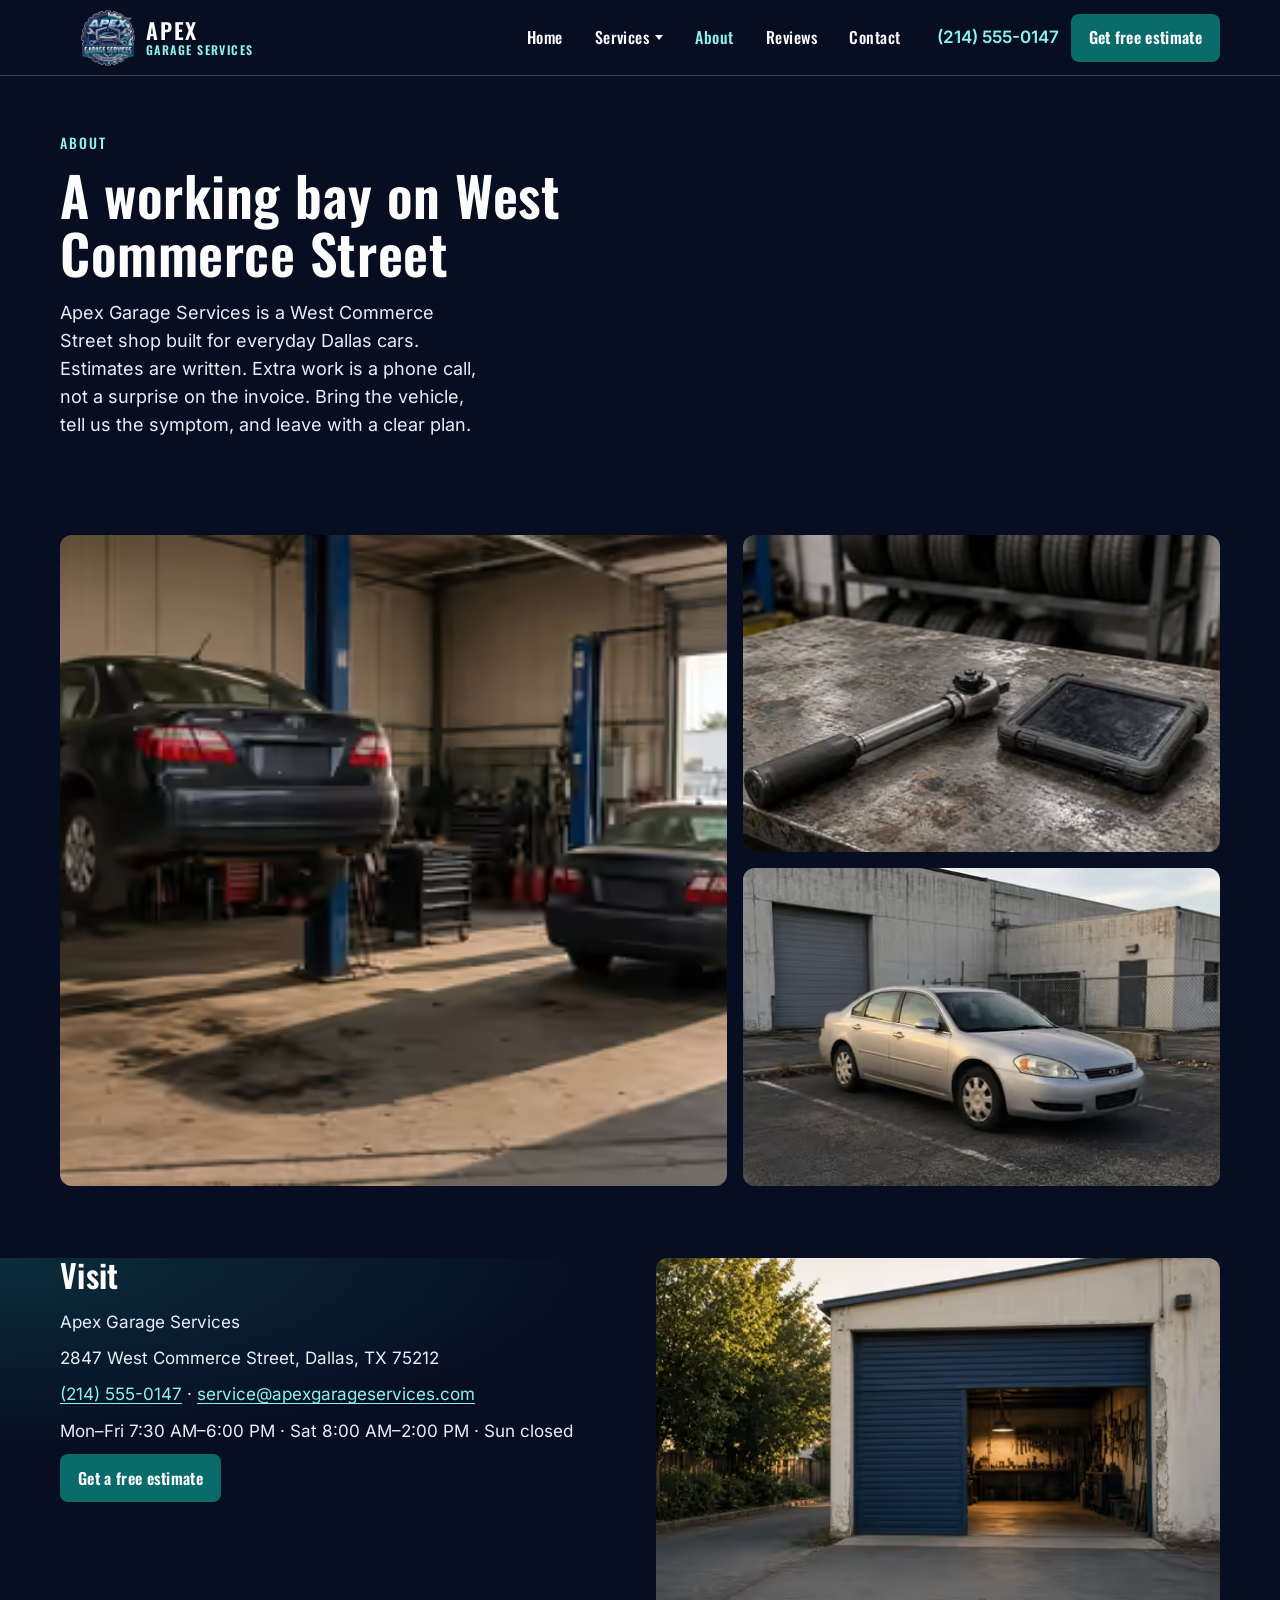
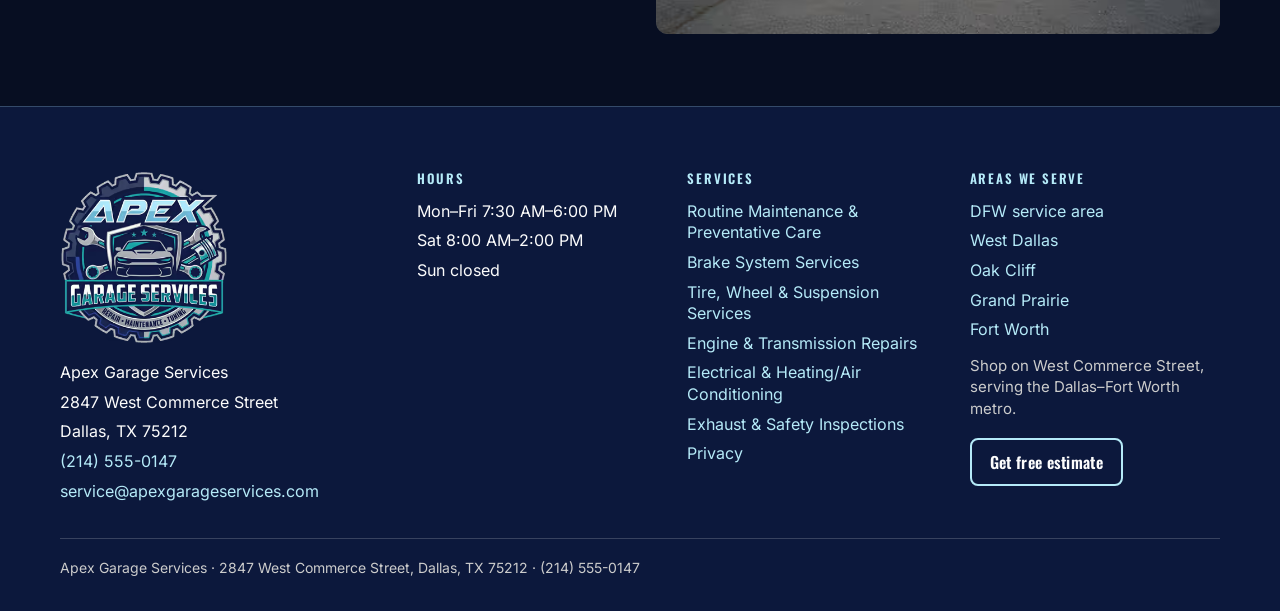
==== about/index.html @ 8681dbf9 "Show each service on a labeled cutaway of the sedan. The services stage opens on a cutaway with six " ====
<!DOCTYPE html>
<html lang="en">
<head>
<meta charset="utf-8">
<meta name="viewport" content="width=device-width, initial-scale=1">
<meta name="robots" content="noindex, nofollow">
<title>About the Shop in Dallas, TX | Apex Garage Services</title>
<meta name="description" content="Apex Garage Services is a Dallas auto shop at 2847 West Commerce Street. Maintenance, brakes, tires, engine work, electrical, and inspections, with insured work and a written estimate.">
<link rel="canonical" href="https://apex-garage-services.vercel.app/about/">
<meta property="og:title" content="About the Shop in Dallas, TX | Apex Garage Services">
<meta property="og:description" content="Apex Garage Services is a Dallas auto shop at 2847 West Commerce Street. Maintenance, brakes, tires, engine work, electrical, and inspections, with insured work and a written estimate.">
<meta property="og:type" content="website">
<meta property="og:url" content="https://apex-garage-services.vercel.app/about/">
<meta property="og:image" content="https://apex-garage-services.vercel.app/assets/img/og-default.jpg">
<meta name="twitter:card" content="summary_large_image">
<meta name="twitter:title" content="About the Shop in Dallas, TX | Apex Garage Services">
<meta name="twitter:description" content="Apex Garage Services is a Dallas auto shop at 2847 West Commerce Street. Maintenance, brakes, tires, engine work, electrical, and inspections, with insured work and a written estimate.">
<meta name="twitter:image" content="https://apex-garage-services.vercel.app/assets/img/og-default.jpg">
<meta name="theme-color" content="#0C183C">
<link rel="icon" href="../favicon.png" type="image/png">
<link rel="preload" as="image" type="image/avif" imagesrcset="../assets/img/about-bay-480.avif 480w, ../assets/img/about-bay-768.avif 768w, ../assets/img/about-bay-960.avif 960w, ../assets/img/about-bay.avif 1280w" imagesizes="(max-width: 900px) calc(100vw - 32px), 658px" fetchpriority="high">
<link rel="preload" href="../assets/fonts/oswald-latin.woff2" as="font" type="font/woff2" crossorigin>
<style id="apex-css">@keyframes hero-drift{0%{transform:scale(1.07)}to{transform:scale(1)}}@keyframes rise-in{0%{opacity:0;transform:translateY(16px)}to{opacity:1;transform:none}}@keyframes pin-pulse{0%{transform:scale(.7);opacity:.9}to{transform:scale(1.5);opacity:0}}@font-face{font-family:Inter;font-style:normal;font-weight:400 600;font-display:swap;src:url(/assets/fonts/inter-latin.woff2)format("woff2");unicode-range:U+0000-00FF,U+0131,U+0152-0153,U+02BB-02BC,U+02C6,U+02DA,U+02DC,U+0304,U+0308,U+0329,U+2000-206F,U+20AC,U+2122,U+2191,U+2193,U+2212,U+2215,U+FEFF,U+FFFD}@font-face{font-family:Oswald;font-style:normal;font-weight:500 600;font-display:swap;src:url(/assets/fonts/oswald-latin.woff2)format("woff2");unicode-range:U+0000-00FF,U+0131,U+0152-0153,U+02BB-02BC,U+02C6,U+02DA,U+02DC,U+0304,U+0308,U+0329,U+2000-206F,U+20AC,U+2122,U+2191,U+2193,U+2212,U+2215,U+FEFF,U+FFFD}:root{--apex-navy:#0c183c;--apex-slate:#30394a;--apex-cyan:#b5eaf8;--apex-teal:#189c9c;--apex-teal-deep:#0c8490;--apex-teal-text:#8cf3ec;--apex-teal-text-hover:#d8fbff;--apex-teal-btn:#0a6b6b;--apex-teal-btn-hover:#084f52;--apex-silver:#acb1b7;--apex-silver-light:#cccccc;--apex-white:#fcfcfc;--apex-ground:#070e22;--apex-surface:#1b2c54;--apex-surface-2:#243664;--apex-line:rgba(181, 234, 248, 0.24);--apex-ink:#e8eef6;--apex-muted:#c9d3e2;--apex-navy-hover:#08122c;--apex-danger:#ffb7c3;--shadow:0 12px 28px rgba(0, 0, 0, 0.4);--radius-card:12px;--radius-ctl:8px;--max:1160px;--header:76px;--ease-out:cubic-bezier(0.2, 0.7, 0.2, 1);--motion-hover:220ms;--motion-reveal:520ms;--motion-menu:200ms}*,::after,::before{box-sizing:border-box}body,html{overflow-x:clip}html{scroll-behavior:smooth;color-scheme:dark}body{margin:0;background:var(--apex-ground);color:var(--apex-ink);font-family:Inter,system-ui,-apple-system,"Segoe UI",sans-serif;font-size:17px;line-height:1.55}img{max-width:100%;display:block}a{text-underline-offset:.18em}.bay-show .lane.is-on .lane-main strong,.site-nav a[aria-current=page],.site-nav a[aria-current=true],a,a:visited{color:var(--apex-teal-text)}.card h2 a:hover,.card h3 a:hover,a:hover{color:var(--apex-teal-text-hover)}.btn,.eyebrow,.menu-btn,.site-nav a,h1,h2,h3{font-family:Oswald,"Arial Narrow",Impact,sans-serif}.skip,h1,h2,h3{color:var(--apex-white)}h1,h2,h3{margin:0 0 16px;font-weight:600;letter-spacing:.01em;line-height:1.08}h1{font-size:clamp(36px,5vw,56px);max-width:16ch}h2{font-size:clamp(28px,3vw,32px)}h3{font-size:22px}p{margin:0 0 16px}.skip{position:absolute;left:16px;top:-40px;z-index:20;background:var(--apex-surface);padding:8px 12px}.skip:focus{top:8px}:focus-visible{outline:2px solid var(--apex-cyan);outline-offset:3px}.wrap{width:min(var(--max),calc(100% - 32px));margin-inline:auto}.site-header{position:sticky;top:0;z-index:30;height:var(--header);background:var(--apex-ground);border-bottom:1px solid var(--apex-line)}.header-bar,.logo{display:flex;align-items:center}.header-bar{height:100%;gap:24px}.logo{flex:none;gap:10px;color:var(--apex-white);text-decoration:none}.logo img{width:56px;height:56px;object-fit:contain}.logo-text{display:flex;flex-direction:column;gap:3px;line-height:1;font-family:Oswald,"Arial Narrow",Impact,sans-serif;font-weight:600}.logo-text span:first-child{font-size:22px;letter-spacing:.08em;text-transform:uppercase}.logo-text span:last-child{font-size:12px;letter-spacing:.12em;text-transform:uppercase;color:var(--apex-teal-text)}.site-nav{display:flex;align-items:center;gap:8px;margin-left:auto}.site-nav a{color:var(--apex-white);text-decoration:none;font-size:16px;letter-spacing:.03em;padding:10px 12px;border-radius:var(--radius-ctl)}.site-nav a:hover{background:var(--apex-surface-2);color:var(--apex-white)}.nav-drop{position:relative}.nav-drop>a{display:inline-flex;align-items:center;gap:6px}.nav-drop>a::after{content:"";width:0;height:0;border-left:4px solid transparent;border-right:4px solid transparent;border-top:5px solid currentColor}.nav-menu{display:flex;flex-direction:column;gap:4px;position:absolute;top:calc(100% + 4px);left:0;z-index:5;width:max-content;min-width:260px;max-width:min(26rem,calc(100vw - 24px));padding:8px;background:var(--apex-surface);border:1px solid var(--apex-line);border-radius:var(--radius-card);box-shadow:var(--shadow);visibility:hidden;opacity:0;transform:translateY(4px);pointer-events:none}.nav-menu::before{content:"";position:absolute;left:0;right:0;top:-12px;height:12px}.nav-drop:focus-within .nav-menu,.nav-drop:hover .nav-menu,.nav-drop[data-open=true] .nav-menu{visibility:visible;opacity:1;transform:none;pointer-events:auto;transition:opacity var(--motion-menu) var(--ease-out),transform var(--motion-menu) var(--ease-out)}.nav-menu a{display:flex;padding:10px 18px;line-height:1.25;letter-spacing:.02em;white-space:normal}.header-actions{display:flex;align-items:center;gap:12px}.call,.nav-menu a{min-height:44px;align-items:center}.call{color:var(--apex-teal-text);font-weight:600;text-decoration:none;display:inline-flex}.btn,.menu-btn{min-height:48px;border-radius:var(--radius-ctl);color:var(--apex-white);font-size:16px}.menu-btn{display:none;min-width:48px;border:1px solid var(--apex-line);background:var(--apex-surface);letter-spacing:.04em}.btn{position:relative;isolation:isolate;display:inline-flex;align-items:center;justify-content:center;padding:0 18px;border:0;font-weight:600;letter-spacing:.02em;text-decoration:none;cursor:pointer}.btn-teal:hover,.btn:hover{background:var(--apex-teal-btn-hover);color:var(--apex-white)}.btn,.btn-teal{background:var(--apex-teal-btn)}.btn-ghost{background:0 0;color:var(--apex-cyan);border:2px solid var(--apex-cyan)}.btn-ghost:hover{background:rgba(181,234,248,.12);color:var(--apex-cyan)}.hero{display:grid;min-height:min(88vh,780px);background:var(--apex-navy);overflow:visible}.cards>*,.footer-grid>*,.gallery>*,.hero>*,.split>*,.steps>*{min-width:0}.hero-media{grid-area:1/1;min-height:100%;background:var(--apex-slate);overflow:hidden}.hero-shade{grid-area:1/1;z-index:1;background:linear-gradient(90deg,rgba(7,14,34,.92)0,rgba(7,14,34,.88) 40%,rgba(7,14,34,.28) 58%,rgba(7,14,34,0) 72%);pointer-events:none}.hero-media img{width:100%;height:100%;object-fit:cover}.hero-copy{grid-area:1/1;z-index:2;display:flex;flex-direction:column;justify-content:center;width:min(var(--max),calc(100% - 32px));margin-inline:auto;padding:56px 0 148px;background:0 0;color:var(--apex-white)}.hero-copy h1{font-size:clamp(2.75rem,4vw + 1rem,5rem);max-width:none;letter-spacing:.04em;line-height:1.24}.hero-copy h1 span{display:block}.hero-actions{display:flex;flex-wrap:wrap;align-items:center;gap:12px 20px;margin:4px 0 12px}.hero-actions .btn{margin:0}.hero-call{color:var(--apex-white);font-weight:600;text-decoration:none;min-height:48px;display:inline-flex;align-items:center}.hero-call:hover,.scroll-cue{color:var(--apex-cyan)}.scroll-cue{margin:12px 0 0;font-family:Oswald,"Arial Narrow",Impact,sans-serif;font-size:13px;letter-spacing:.18em;text-transform:uppercase}.chips a,.promise-card{background:var(--apex-surface)}.promise-card{grid-area:1/1;z-index:3;align-self:end;width:min(var(--max),calc(100% - 32px));margin:0 auto -36px;padding:18px 22px;color:var(--apex-ink);border:1px solid var(--apex-line);border-radius:var(--radius-card);box-shadow:var(--shadow)}.promise-card .trust li{padding-top:0;border-top:0;color:var(--apex-muted)}.promise-card .trust strong{color:var(--apex-white)}.area-band{padding:52px 0 16px;background:var(--apex-ground)}.area-band p{margin-block:0}.chips,.cta-band .wrap{display:flex;flex-wrap:wrap}.chips{gap:10px;margin:0;padding:0;list-style:none}.chips a{display:inline-flex;align-items:center;min-height:44px;padding:0 16px;border:1.5px solid var(--apex-teal);border-radius:999px;color:var(--apex-teal-text);font-weight:600;text-decoration:none}.chips a:hover{background:var(--apex-surface-2);color:var(--apex-teal-text-hover)}.cta-band{padding:36px 0}.cta-band .wrap{align-items:center;justify-content:space-between;gap:16px 24px}.cta-band h2{margin:0}#estimate{scroll-margin-top:calc(var(--header) + 8px)}.band .step h3,.band>.wrap>.section-head h2,.cta-band .btn,.cta-band h2,.hero-copy h1,.trust strong{color:var(--apex-white)}.band-navy{background:var(--apex-navy)}.band .step span{font-size:clamp(42px,5vw,68px);line-height:.85;margin-bottom:12px;color:transparent;-webkit-text-stroke:1.5px var(--apex-teal-text)}.band .step{color:var(--apex-ink);background:#3a4560;border-color:rgba(181,234,248,.28)}.eyebrow{margin:0 0 12px;color:var(--apex-teal-text);font-size:14px;letter-spacing:.14em;text-transform:uppercase}.hero-copy .eyebrow{color:var(--apex-cyan)}.lede{font-size:18px;max-width:38ch}.hero-copy .btn{align-self:flex-start;margin:8px 0 24px}.trust{display:grid;grid-template-columns:repeat(3,1fr);gap:12px;margin:0;padding:0;list-style:none}.trust li{margin:0;padding-top:12px;border-top:1px solid rgba(252,252,252,.28);color:var(--apex-silver-light);font-size:16px}.trust strong{display:block;font-size:16px}.section{padding:72px 0}.section-head{max-width:640px;margin-bottom:32px}.cards{display:grid;grid-template-columns:repeat(3,1fr);gap:24px}.lane-list{display:grid;grid-template-columns:1fr 1fr;gap:12px;margin:0;padding:0;list-style:none}.lane{display:flex;flex-direction:column;align-items:flex-start;gap:12px;position:relative;isolation:isolate;min-height:100%;padding:18px 18px 16px;background:var(--apex-surface);border:1px solid var(--apex-line);border-radius:var(--radius-card);box-shadow:var(--shadow);--spot-x:50%;--spot-y:20%}.lane::after,.lane::before{content:"";position:absolute;pointer-events:none}.lane::before{inset:0;border-radius:inherit;background:radial-gradient(240px circle at var(--spot-x) var(--spot-y),rgba(140,243,236,.22),transparent 70%);opacity:0}.lane::after{left:16px;right:16px;top:0;height:1px;background:linear-gradient(90deg,transparent,var(--apex-teal-text),transparent);opacity:0;transform:scaleX(.4);transform-origin:center}.lane:focus-within{border-color:rgba(140,243,236,.55)}.lane-est,.lane-main{position:relative;z-index:1}.lane-main{text-decoration:none}.lane-main strong{display:block;margin-bottom:6px;font-family:Oswald,"Arial Narrow",Impact,sans-serif;font-weight:600;font-size:22px;letter-spacing:.02em;line-height:1.2}.lane-main span{display:block;color:var(--apex-muted);font-size:16px;line-height:1.45}.lane-main,.lane-main:hover{color:var(--apex-white)}.lane-est{display:inline-flex;align-items:center;gap:6px;font-weight:600}.lane-est::after{content:"";width:7px;height:7px;border-top:1.5px solid currentColor;border-right:1.5px solid currentColor;transform:rotate(45deg)}@media (max-width:800px){.lane-list{grid-template-columns:1fr}}.card,.card>a{position:relative}.card{display:flex;flex-direction:column;isolation:isolate;background:var(--apex-surface);border:1px solid var(--apex-line);border-radius:var(--radius-card);box-shadow:var(--shadow);overflow:visible}.card>a{display:block;aspect-ratio:3/2;overflow:hidden;border-radius:calc(var(--radius-card) - 1px) calc(var(--radius-card) - 1px)0 0}.card img{position:absolute;inset:0;width:100%;height:100%;object-fit:cover}.card h2{margin:0;font-size:22px}.card h2 a,.card h3 a{color:inherit;text-decoration:none}.logo picture,.site-footer picture{display:contents}.card>a picture,.card>picture,.frame picture,.hero-media picture{display:block;height:100%}.lead-form button:disabled{opacity:.65;cursor:wait}.form-status{margin:0 0 12px}.card-body{padding:20px 20px 24px;display:flex;flex-direction:column;gap:8px;flex:1}.card-body p{flex:1}.icon{width:36px;height:36px;color:var(--apex-teal)}.faq,.gallery .stack,.quotes,.steps{display:grid;gap:16px}.steps{grid-template-columns:repeat(3,1fr)}.faq details,.note,.quote,.step{background:var(--apex-surface);border:1px solid var(--apex-line);border-radius:var(--radius-card);padding:20px}.step span{display:block;margin-bottom:8px;color:var(--apex-teal-text);font-family:Oswald,"Arial Narrow",sans-serif;font-size:20px}.band{background:var(--apex-slate);color:var(--apex-white)}.band a,.site-footer a{color:var(--apex-cyan)}.split{display:grid;grid-template-columns:1fr 1fr;gap:32px;align-items:start}.frame{border-radius:var(--radius-card);overflow:hidden;min-height:240px;background:var(--apex-slate)}.frame img{width:100%;height:100%;object-fit:cover;min-height:240px}.nap{margin:0;padding:0;list-style:none}.nap li{margin:0 0 10px}.lead-form{background:var(--apex-surface);border:1px solid var(--apex-line);border-radius:var(--radius-card);box-shadow:var(--shadow);padding:24px}.form-grid,label{display:grid;gap:14px}label{gap:6px;font-size:14px;font-weight:600}input,select,textarea{width:100%;min-height:48px;padding:10px 12px;border:1px solid var(--apex-line);border-radius:var(--radius-ctl);background:var(--apex-surface-2);color:var(--apex-ink);font:inherit;font-weight:400}textarea{min-height:112px;resize:vertical}input:focus,select:focus,textarea:focus{outline:2px solid var(--apex-cyan);outline-offset:1px;border-color:var(--apex-teal)}.check{grid-template-columns:20px 1fr;align-items:start;font-weight:400}.check input{width:20px;min-height:20px;margin-top:2px;accent-color:var(--apex-teal)}.hp{position:absolute;left:-9999px;height:0;overflow:hidden}.field-error{margin:0;color:var(--apex-danger);font-size:14px;font-weight:600}::placeholder{color:var(--apex-muted);opacity:1}::selection{background:var(--apex-cyan);color:var(--apex-navy)}input:-webkit-autofill,select:-webkit-autofill,textarea:-webkit-autofill{-webkit-text-fill-color:var(--apex-ink);caret-color:var(--apex-ink);box-shadow:0 0 0 1000px var(--apex-surface-2) inset}.is-invalid{border-color:var(--apex-danger)}.help{margin:0 0 16px;font-size:14px}.site-footer{background:var(--apex-navy);color:var(--apex-white);padding:64px 0 32px;border-top:1px solid var(--apex-line)}.footer-grid{display:grid;grid-template-columns:minmax(220px,1.3fr) minmax(190px,.95fr) minmax(200px,1fr) minmax(200px,1fr);gap:36px 32px;align-items:start}.lockup{width:168px;height:auto}.fine{margin-top:36px;padding-top:18px;border-top:1px solid rgba(252,252,252,.18);color:var(--apex-silver-light);font-size:14px}.mobile-bar{display:none}.page-hero{padding:56px 0 8px}.page-hero h1{max-width:18ch;font-size:clamp(2.25rem,3vw + 1rem,3.4rem)}.prose{max-width:68ch}.breadcrumbs ol,.related{display:flex;flex-wrap:wrap;gap:12px}.gallery{display:grid;grid-template-columns:1.4fr 1fr;gap:16px}details summary{cursor:pointer;font-weight:600;color:var(--apex-white)}details p{margin:12px 0 0}@media (max-width:900px){.cards,.footer-grid,.gallery,.split,.steps,.trust{grid-template-columns:1fr}.section{padding:48px 0}.nav-drop,.nav-menu,.site-nav{flex-direction:column;align-items:stretch}.site-nav{display:none;position:absolute;top:var(--header);left:0;right:0;gap:0;padding:8px 16px 16px;background:var(--apex-surface);border-bottom:1px solid var(--apex-line)}.site-nav[data-open=true]{display:flex}.nav-drop,.nav-menu{display:flex}.nav-menu{position:static;width:auto;min-width:0;margin:4px 0 8px;padding:6px;gap:4px;border:1px solid var(--apex-line);border-radius:var(--radius-ctl);box-shadow:none;background:var(--apex-ground);visibility:visible;opacity:1;transform:none;pointer-events:auto}.nav-menu a{white-space:normal}.menu-btn{display:inline-flex;align-items:center;justify-content:center}.logo img{width:44px;height:44px}.logo-text span:first-child{font-size:18px}.logo-text span:last-child{font-size:10px}.header-actions .btn,.header-actions .call{display:none}.mobile-bar{display:grid;grid-template-columns:1fr 1fr;gap:8px;position:fixed;left:0;right:0;bottom:0;z-index:40;padding:8px 12px calc(8px + env(safe-area-inset-bottom));background:var(--apex-surface);border-top:1px solid var(--apex-line)}html{scroll-padding-bottom:112px}body{padding-bottom:112px}#estimate,.lead-form,.lead-form button,.lead-form input,.lead-form select,.lead-form textarea{scroll-margin-bottom:112px}}@media (prefers-reduced-motion:reduce){html{scroll-behavior:auto}*,::after,::before{animation:none!important;transition:none!important}[data-reveal],[data-reveal].is-pending,[data-reveal].is-shown{opacity:1!important;transform:none!important}.nav-drop:focus-within .nav-menu,.nav-drop:hover .nav-menu,.nav-drop[data-open=true] .nav-menu{opacity:1!important;visibility:visible!important;transform:none!important}}.trust-line{margin:0 0 20px;color:var(--apex-cyan);font-size:16px;max-width:36ch}.breadcrumbs{padding:16px 0 0;font-size:14px}.breadcrumbs ol{gap:8px;margin:0;padding:0;list-style:none;color:var(--apex-muted)}.breadcrumbs li:not(:last-child)::after{content:"/";margin-left:8px;color:var(--apex-silver)}.breadcrumbs a{color:var(--apex-teal-text);text-decoration:none}.breadcrumbs a:hover,.site-footer a:hover{text-decoration:underline}.map-embed{margin:16px 0;border-radius:var(--radius-card);overflow:hidden;border:1px solid var(--apex-line);background:var(--apex-slate);aspect-ratio:4/3}.map-embed iframe{display:block;width:100%;height:100%;border:0}.neighborhoods{display:grid;gap:28px;max-width:72ch}.neighborhood h2{margin-bottom:10px}.bio-slots,.cert-slots{display:grid;gap:12px;margin:0 0 24px;padding:0}.cert-slots{list-style:disc;padding-left:1.2em}#google-reviews .prose,.bio-slot{padding:16px;border:1px dashed var(--apex-line);border-radius:var(--radius-card);background:var(--apex-surface)}.bio-slot h3{margin-bottom:8px;font-size:18px}.area-links a{white-space:nowrap}.mobile-bar.is-hidden{transform:translateY(110%);pointer-events:none}.mobile-bar{transition:transform .2s ease}.mobile-bar .btn{width:100%}@media (max-width:900px){.hero{display:flex;flex-direction:column;min-height:0}.hero-shade{display:none}.hero-media{position:relative;height:26vh;min-height:160px;max-height:220px}.hero-media img,.hero-media picture{max-height:none;height:100%;aspect-ratio:auto}.hero-copy{width:auto;margin:0;padding:22px 20px 16px;background:var(--apex-navy)}.hero-copy h1{font-size:clamp(1.85rem,7.2vw,2.5rem);max-width:none;letter-spacing:.03em;line-height:1.12}.hero-copy .lede{font-size:16.5px}.promise-card{position:relative;width:min(var(--max),calc(100% - 32px));margin:16px auto 0}.area-band{padding-top:28px}.scroll-cue{display:none}.trust-line{margin-bottom:12px}}@media (max-width:900px) and (max-height:700px){.hero-media{height:22vh;min-height:140px;max-height:180px}.hero-copy{padding-top:16px;padding-bottom:8px}}.site-footer h2{margin:0 0 14px;color:var(--apex-cyan);font-size:13px;font-weight:600;letter-spacing:.14em;text-transform:uppercase;line-height:1.2}.footer-list{display:grid;gap:8px;margin:0;padding:0;list-style:none}.footer-brand .footer-list{margin-top:18px}.site-footer .footer-list li{margin:0;color:var(--apex-white);font-size:16px;line-height:1.35}.site-footer a{text-decoration:none}.footer-note{margin:14px 0 0;color:var(--apex-silver-light);font-size:15px;line-height:1.45;max-width:32ch}.site-footer .btn{margin-top:18px;color:var(--apex-white)}.site-footer .btn:hover{text-decoration:none;color:var(--apex-white)}@media (max-width:1100px){.footer-grid{grid-template-columns:1fr 1fr}}@media (max-width:900px){.footer-grid{grid-template-columns:1fr}}#estimate{background:radial-gradient(820px 260px at 0% 0%,rgba(24,156,156,.22),transparent 72%),var(--apex-ground)}.reviews-hero{background:var(--apex-navy);padding:72px 0}.reviews-hero,.reviews-hero .lede,.reviews-hero h1{color:var(--apex-white)}.reviews-hero .eyebrow{color:var(--apex-cyan)}.reviews-hero .lede{max-width:40ch}#google-reviews{padding-top:0}#google-reviews .prose{border:1px solid var(--apex-line);box-shadow:var(--shadow);padding:32px 28px;margin-top:-36px}.nav-drop>a,.site-nav>a,details summary{position:relative}.nav-drop>a::before,.site-nav>a::before,details summary::after{content:"";position:absolute;left:12px;right:12px;bottom:4px;height:2px;background:var(--apex-teal);transform:scaleX(0);transform-origin:left center;pointer-events:none}.btn::before,.card::after{content:"";position:absolute;inset:0;border-radius:inherit;pointer-events:none;opacity:0}.btn::before{z-index:-1;box-shadow:0 8px 18px rgba(12,24,60,.18)}.card::after{z-index:-1;box-shadow:0 16px 32px rgba(12,24,60,.16)}details summary::after{left:0;right:0;bottom:0}.card>a:focus-visible{outline-offset:-4px}@media (hover:hover) and (pointer:fine){.btn,.card,.chips a{transition:transform var(--motion-hover) var(--ease-out)}.btn::before,.card::after,.lane-est::after,.lane::after,.lane::before,.nav-drop>a::before,.site-nav>a::before,details summary::after{transition:opacity var(--motion-hover) var(--ease-out),transform var(--motion-hover) var(--ease-out)}.card>a img{transition:transform 300ms var(--ease-out)}.chips a:hover{transform:translateY(-2px)}.btn:hover:not(:disabled){transform:translateY(-2px)}.btn:hover:not(:disabled)::before,.card:hover:not(.is-pending)::after{opacity:1}.btn-ghost:hover:not(:disabled){transform:translateY(-1px)}.btn:disabled,.btn:disabled:hover,.mobile-bar .btn,.mobile-bar .btn:hover{transform:none}.btn:disabled::before,.mobile-bar .btn::before{opacity:0}.nav-drop>a:hover::before,.site-nav>a:hover::before,details summary:hover::after{transform:scaleX(1)}.card:hover:not(.is-pending){transform:translateY(-4px)}.card:hover:not(.is-pending)>a img{transform:scale(1.025)}html.js-motion .card[data-reveal].is-shown:hover{transform:translateY(-4px);transition:transform var(--motion-hover) var(--ease-out),opacity var(--motion-reveal) var(--ease-out)}.lane{transition:transform var(--motion-hover) var(--ease-out),border-color var(--motion-hover) var(--ease-out)}.lane:focus-within:not(.is-pending),.lane:hover:not(.is-pending){transform:translateY(-6px);border-color:rgba(140,243,236,.55)}.lane:focus-within::after,.lane:focus-within::before,.lane:hover::after,.lane:hover::before{opacity:1}.lane:focus-within::after,.lane:hover::after{transform:scaleX(1)}.lane:focus-within .lane-est::after,.lane:hover .lane-est::after{transform:rotate(45deg) translate(2px,-2px)}html.js-motion .lane[data-reveal].is-shown:focus-within,html.js-motion .lane[data-reveal].is-shown:hover{transform:translateY(-6px);transition:transform var(--motion-hover) var(--ease-out),border-color var(--motion-hover) var(--ease-out),opacity var(--motion-reveal) var(--ease-out)}.frame img{transition:transform 420ms var(--ease-out)}.frame:hover img{transform:scale(1.035)}}@media (prefers-reduced-motion:no-preference){.hero-media img{transform-origin:68% 42%;animation:hero-drift 18s var(--ease-out) both}.hero-copy .eyebrow,.page-hero .wrap>*,.promise-card .trust li{animation:rise-in 520ms var(--ease-out) backwards}.hero-copy h1 span:nth-child(1),.page-hero .wrap>:nth-child(2){animation-delay:80ms}.page-hero .wrap>:nth-child(3){animation-delay:150ms}.hero-copy h1 span{animation:rise-in 560ms var(--ease-out) backwards}.hero-copy h1 span:nth-child(2){animation-delay:170ms}.hero-copy h1 span:nth-child(3){animation-delay:260ms}.hero-copy .lede{animation:rise-in 520ms var(--ease-out) 340ms backwards}.hero-actions{animation:rise-in 520ms var(--ease-out) 420ms backwards}.trust-line{animation:rise-in 520ms var(--ease-out) 500ms backwards}.scroll-cue{animation:rise-in 520ms var(--ease-out) 580ms backwards}.promise-card .trust li:nth-child(2){animation-delay:90ms}.promise-card .trust li:nth-child(3){animation-delay:170ms}.area-band p{animation:rise-in 520ms var(--ease-out) 180ms backwards}}html.js-motion [data-reveal].is-pending{opacity:0;transform:translateY(16px);transition:none}html.js-motion [data-reveal].is-shown{opacity:1;transform:none;transition:opacity var(--motion-reveal) var(--ease-out) var(--reveal-delay, 0ms),transform var(--motion-reveal) var(--ease-out) var(--reveal-delay, 0ms)}html.js-motion .lane[data-reveal].is-pending{transform:translateY(22px) scale(.98)}@media (max-width:900px){html.js-motion [data-reveal-group]>[data-reveal]{transition-delay:0ms!important}html.js-motion .lane-list>[data-reveal]{transition-delay:var(--reveal-delay, 0ms)!important}.nav-menu{visibility:visible;opacity:1;transform:none;pointer-events:auto}}#on-the-car{scroll-margin-top:calc(var(--header) + 8px)}.bay{display:grid;grid-template-columns:minmax(0,1fr) minmax(300px,460px);gap:28px;align-items:start}.bay-stage{position:sticky;top:calc(var(--header) + 12px);z-index:2}.bay-viewport{position:relative;overflow:hidden;aspect-ratio:16/9;border:1px solid var(--apex-line);border-radius:var(--radius-card);background:#15233f}.spin{position:absolute;inset:0;touch-action:pan-y;cursor:grab;user-select:none}.spin:focus-visible{outline:2px solid var(--apex-teal-text);outline-offset:-3px}.spin.is-dragging{cursor:grabbing}.spin-frame{position:absolute;inset:0;width:100%;height:100%;object-fit:cover;opacity:0;pointer-events:none;transition:opacity 420ms cubic-bezier(.4,0,.2,1)}.spin.is-dragging .spin-frame{transition-duration:70ms}.spin-frame.is-on{opacity:1}.spin-hint{margin:10px 0 0;color:var(--apex-muted);font-size:14px}.callout b,.pin{border-radius:50%}.pin{position:absolute;left:68%;top:63%;width:14px;height:14px;background:#8cf3ec;transform:translate(-50%,-50%);pointer-events:none;transition:opacity 320ms var(--ease-out)}.spin.is-dragging .cutaway,.spin.is-dragging .pin,.spin.is-free .cutaway,.spin.is-free .pin,.spin.is-turning .pin{opacity:0}.pin::after,.pin::before{content:"";position:absolute}.pin::before{left:50%;bottom:100%;width:2px;height:28px;background:#8cf3ec;transform:translateX(-50%)}.pin::after{inset:-8px;border:2px solid rgba(140,243,236,.7);border-radius:50%;animation:pin-pulse 1.6s var(--ease-out) infinite}.bay-status{margin:14px 0 0;min-height:3.4em}.bay-where{display:block;color:var(--apex-white);font-family:Oswald,"Arial Narrow",Impact,sans-serif;font-size:22px;font-weight:600;letter-spacing:.03em;line-height:1.15}.bay-name{display:block;margin-top:4px;color:var(--apex-cyan);font-size:15px}.svc-group{margin:0 0 22px;scroll-margin-top:calc(var(--header) + 12px)}.svc span,.svc strong,.svc-title span{display:block}.page-hero .svc-lede{max-width:48ch}.svc-group h3{margin:0 0 10px;color:var(--apex-cyan);font-size:18px;letter-spacing:.02em;line-height:1.25;text-transform:none}.cutaway img,.svc{width:100%;display:block}.svc{margin:0 0 6px;padding:10px 12px;border:1px solid transparent;border-radius:var(--radius-ctl);background:0 0;color:inherit;font:inherit;text-align:left;cursor:pointer}.svc strong{color:var(--apex-white);font-family:Oswald,"Arial Narrow",Impact,sans-serif;font-size:17px;font-weight:600;letter-spacing:.02em}.svc span{margin-top:2px;color:var(--apex-muted);font-size:14.5px;line-height:1.4}.svc:hover,.svc[aria-pressed=true]{background:var(--apex-surface-2);border-color:var(--apex-line);box-shadow:inset 3px 0 0 var(--apex-teal)}.bay-cta{margin:8px 0 0}@media (max-width:900px){.bay{grid-template-columns:1fr}.bay-stage{order:-1;position:sticky;top:calc(var(--header) + 4px);padding-bottom:8px;background:var(--apex-ground)}}.bay-show{display:flex;flex-direction:column;gap:22px}.bay-show .bay-stage{position:relative;top:auto;order:0;width:100%;padding:0;background:0 0}.bay-show .bay-viewport{aspect-ratio:auto;min-height:0;border-radius:20px;background:#152240;box-shadow:0 28px 70px rgba(0,0,0,.45)}.bay-show .spin-stage{position:relative;aspect-ratio:16/11;background:radial-gradient(70% 42%at 50% 100%,rgba(24,156,156,.22),transparent 70%),#152240}.bay-show .spin{top:auto;right:0;bottom:0;left:0;height:calc(100%*9/11)}.callout-lines,.cutaway{position:absolute;inset:0}.cutaway{z-index:2;margin:0;pointer-events:none;transition:opacity 320ms var(--ease-out)}.cutaway img{height:100%;object-fit:cover}.callout-lines{width:100%;height:100%;overflow:visible}.cline{stroke:rgba(181,234,248,.75);stroke-width:1.5px;vector-effect:non-scaling-stroke;fill:none}.cline.is-on{stroke:#8cf3ec;stroke-width:2px}.callout,.cdot{position:absolute}.cdot{z-index:3;width:10px;height:10px;margin:-5px 0 0-5px;border-radius:50%;background:#8cf3ec;box-shadow:0 0 0 4px rgba(140,243,236,.22)}.cdot.is-on{box-shadow:0 0 0 6px rgba(140,243,236,.38)}.callout{z-index:4;display:inline-flex;align-items:center;gap:8px;min-height:36px;margin:0;padding:4px 12px 4px 4px;border:1px solid transparent;border-radius:999px;background:#fff;color:#10203f;box-shadow:0 8px 18px rgba(0,0,0,.28);cursor:pointer;font-family:Oswald,"Arial Narrow",Impact,sans-serif;font-size:14px;font-weight:600;letter-spacing:.04em;line-height:1;text-transform:uppercase;pointer-events:auto}.callout b{display:grid;place-items:center;width:28px;height:28px;background:#149c9c;color:#fff;font-size:13px}.callout.is-on{border-color:#8cf3ec;box-shadow:0 0 0 3px rgba(140,243,236,.35),0 8px 18px rgba(0,0,0,.28)}.callout:focus-visible{outline:2px solid #10203f;outline-offset:3px}.bay-show .spin:not(.is-dragging):not(.is-free) .bay-status,.bay-show .spin:not(.is-dragging):not(.is-free) .pin{opacity:0}.bay-show .pin{width:16px;height:16px}.bay-show .pin::before{height:42px}.bay-show .bay-status,.bay-show .spin-hint{position:absolute;z-index:3;margin:0;pointer-events:none}.bay-show .spin-hint{top:16px;right:16px;padding:6px 12px;border:1px solid var(--apex-line);border-radius:999px;background:rgba(7,14,34,.62);color:var(--apex-cyan);font-size:13px;letter-spacing:.08em;text-transform:uppercase}.bay-show .bay-status{left:16px;bottom:16px;min-height:0;max-width:min(420px,calc(100% - 32px));padding:14px 16px;border:1px solid var(--apex-line);border-radius:14px;background:rgba(7,14,34,.78)}.job-dock{gap:10px}.job-dock,.job-sets{display:grid}.bay-show .job-dock{position:absolute;z-index:4;top:16px;left:16px;right:156px;width:auto;margin:0;padding:12px;border:1px solid rgba(181,234,248,.18);border-radius:16px;background:rgba(7,14,34,.58);backdrop-filter:blur(10px)}.bay-show .job-dock .svc{padding:8px 10px}.bay-show .job-dock .svc span{margin-top:1px;font-size:13.5px;line-height:1.35}.job-kicker{margin:0;color:var(--apex-cyan);font-family:Oswald,"Arial Narrow",Impact,sans-serif;font-size:13px;font-weight:600;letter-spacing:.14em;text-transform:uppercase}.job-set{display:grid;grid-template-columns:1fr 1fr;gap:8px;transition:opacity 400ms var(--ease-out)}.job-set.is-out,.job-set.is-shown{grid-area:1/1}.job-set.is-out{opacity:0;pointer-events:none}.job-set[hidden]{display:none}.bay-show .lane.svc-group,.job-set .svc{margin:0}.bay-show .pick-list{gap:14px}.bay-show .lane{align-items:stretch;padding:0;border-left-width:3px;border-left-color:rgba(181,234,248,.28);background:linear-gradient(180deg,rgba(181,234,248,.05),transparent 42%),var(--apex-surface);border-radius:18px}.bay-show .lane.is-on{border-color:rgba(140,243,236,.4);border-left-color:var(--apex-teal-text);background:linear-gradient(100deg,rgba(140,243,236,.12),transparent 48%),var(--apex-surface)}.bay-show .lane.is-on,.bay-show .lane:focus-within,.bay-show .lane:hover{border-left-color:var(--apex-teal-text)}.bay-show .lane::after{left:20px;right:20px;top:auto;bottom:0;width:auto;height:2px;opacity:1;transform:scaleX(0);transform-origin:left center;background:linear-gradient(90deg,var(--apex-teal-text),transparent 78%)}.bay-show .lane.is-on::after,.bay-show .lane:focus-within::after,.bay-show .lane:hover::after{transform:scaleX(1)}.bay-show .svc-lead,.bay-show .svc-lead:hover,.bay-show .svc-lead[aria-pressed=true]{display:grid;grid-template-columns:58px minmax(0,1fr);gap:10px 14px;align-items:start;width:100%;height:100%;margin:0;padding:22px 20px 20px;border:0;background:0 0;box-shadow:none;cursor:pointer}.pick-no{padding-top:2px;font-family:Oswald,"Arial Narrow",Impact,sans-serif;font-size:32px;font-weight:600;letter-spacing:.04em;line-height:1;color:#9bb6cc}.bay-show .lane.is-on .pick-no,.bay-show .lane.is-on .pick-where,.bay-show .lane:focus-within .pick-no,.bay-show .lane:focus-within .pick-where,.bay-show .lane:hover .pick-no,.bay-show .lane:hover .pick-where{color:var(--apex-teal-text)}.bay-show .pick-copy{display:block;min-width:0}.bay-show .pick-copy strong{margin-bottom:6px;font-size:22px;line-height:1.15}.bay-show .pick-copy>span{margin-top:0;font-size:16px;line-height:1.45}.pick-where{display:flex;align-items:center;gap:8px;margin-top:14px;color:var(--apex-muted);font-family:Oswald,"Arial Narrow",Impact,sans-serif;font-size:13px;font-style:normal;font-weight:600;letter-spacing:.14em;line-height:1;text-transform:uppercase}.pick-where::before{content:"";width:6px;height:6px;flex:0 0 6px;border-radius:50%;background:currentColor;box-shadow:0 0 0 3px rgba(140,243,236,.16)}@media (max-width:1000px){.bay-show .spin-stage{display:flex;flex-direction:column;aspect-ratio:auto;min-height:0;background:0 0}.bay-show .spin{position:relative;inset:auto;width:100%;height:auto;aspect-ratio:16/11;min-height:230px}.bay-show .spin-frame{object-fit:contain;object-position:center bottom}.bay-show .spin-hint{top:8px;right:8px}.callout{font-size:11px;gap:6px;padding:3px 8px 3px 3px}.callout b{width:22px;height:22px;font-size:11px}.bay-show .bay-status{max-width:46%;padding:10px 12px}.bay-show .bay-name{font-size:13px}.bay-show .job-dock{position:relative;top:auto;left:auto;right:auto;order:-1;margin:12px 12px 8px;padding:0;border:0;background:0 0;backdrop-filter:none}.job-set{grid-template-columns:1fr}.bay-show .bay-where{font-size:18px}.bay-show .svc-lead,.bay-show .svc-lead:hover,.bay-show .svc-lead[aria-pressed=true]{grid-template-columns:46px minmax(0,1fr);padding:18px 16px 16px}.pick-no{font-size:26px}.bay-show .pick-copy strong{font-size:20px}}</style>
<script type="application/ld+json">{"@context":"https://schema.org","@type":"AutoRepair","@id":"https://apex-garage-services.vercel.app/#business","name":"Apex Garage Services","url":"https://apex-garage-services.vercel.app/","image":"https://apex-garage-services.vercel.app/assets/img/og-default.jpg","telephone":"(214) 555-0147","email":"service@apexgarageservices.com","priceRange":"$$","address":{"@type":"PostalAddress","streetAddress":"2847 West Commerce Street","addressLocality":"Dallas","addressRegion":"TX","postalCode":"75212","addressCountry":"US"},"geo":{"@type":"GeoCoordinates","latitude":32.7767,"longitude":-96.851},"hasMap":"https://maps.google.com/?q=2847+West+Commerce+Street,+Dallas,+TX+75212","openingHoursSpecification":[{"@type":"OpeningHoursSpecification","dayOfWeek":["Monday","Tuesday","Wednesday","Thursday","Friday"],"opens":"07:30","closes":"18:00"},{"@type":"OpeningHoursSpecification","dayOfWeek":"Saturday","opens":"08:00","closes":"14:00"}],"areaServed":[{"@type":"City","name":"Dallas"},{"@type":"Place","name":"West Dallas"},{"@type":"Place","name":"Oak Cliff"},{"@type":"Place","name":"Grand Prairie"},{"@type":"City","name":"Fort Worth"}]}</script>

</head>
<body>
<a class="skip" href="#main">Skip to content</a>
<header class="site-header">
  <div class="wrap header-bar">
    <a class="logo" href="../"><picture><source srcset="../assets/logo-112.avif" type="image/avif"><source srcset="../assets/logo-112.webp" type="image/webp"><img src="../assets/logo-112.png" width="56" height="56" alt="Apex Garage Services"></picture><span class="logo-text"><span>Apex</span><span>Garage Services</span></span></a>
    <nav class="site-nav" id="site-nav" aria-label="Primary"><a href="../">Home</a><div class="nav-drop"><a href="../services/" aria-haspopup="true" aria-expanded="false">Services</a><div class="nav-menu"><a href="../services/#routine">Routine Maintenance &amp; Preventative Care</a><a href="../services/#brakes">Brake System Services</a><a href="../services/#tires">Tire, Wheel &amp; Suspension Services</a><a href="../services/#engine">Engine &amp; Transmission Repairs</a><a href="../services/#electrical">Electrical &amp; Heating/Air Conditioning</a><a href="../services/#exhaust">Exhaust &amp; Safety Inspections</a></div></div><a href="../about/" aria-current="page">About</a><a href="../reviews/">Reviews</a><a href="../contact/">Contact</a></nav>
    <div class="header-actions">
      <a class="call" href="tel:+12145550147">(214) 555-0147</a>
      <a class="btn" href="../contact/">Get free estimate</a>
      <button class="menu-btn" type="button" aria-expanded="false" aria-controls="site-nav">Menu</button>
    </div>
  </div>
</header>
<main id="main">

<section class="page-hero"><div class="wrap"><p class="eyebrow">About</p><h1>A working bay on West Commerce Street</h1><p class="lede">Apex Garage Services is a West Commerce Street shop built for everyday Dallas cars. Estimates are written. Extra work is a phone call, not a surprise on the invoice. Bring the vehicle, tell us the symptom, and leave with a clear plan.</p></div></section>
<section class="section">
  <div class="wrap gallery">
    <div class="frame"><picture><source type="image/avif" srcset="../assets/img/about-bay-480.avif 480w, ../assets/img/about-bay-768.avif 768w, ../assets/img/about-bay-960.avif 960w, ../assets/img/about-bay.avif 1280w" sizes="(max-width: 900px) calc(100vw - 32px), 658px"><source type="image/webp" srcset="../assets/img/about-bay-480.webp 480w, ../assets/img/about-bay-768.webp 768w, ../assets/img/about-bay-960.webp 960w, ../assets/img/about-bay.webp 1280w" sizes="(max-width: 900px) calc(100vw - 32px), 658px"><img src="../assets/img/about-bay.jpg" alt="The shop bay from the open door, with two sedans on the lifts" width="1280" height="720" fetchpriority="high"></picture></div>
    <div class="stack">
      <div class="frame"><picture><source type="image/avif" srcset="../assets/img/tools-480.avif 480w, ../assets/img/tools-768.avif 768w, ../assets/img/tools-960.avif 960w, ../assets/img/tools.avif 1248w" sizes="(max-width: 900px) calc(100vw - 32px), 470px"><source type="image/webp" srcset="../assets/img/tools-480.webp 480w, ../assets/img/tools-768.webp 768w, ../assets/img/tools-960.webp 960w, ../assets/img/tools.webp 1248w" sizes="(max-width: 900px) calc(100vw - 32px), 470px"><img src="../assets/img/tools.jpg" alt="A torque wrench and a diagnostic tablet on a steel bench" width="1248" height="832" loading="lazy" decoding="async"></picture></div>
      <div class="frame"><picture><source type="image/avif" srcset="../assets/img/lot-car-480.avif 480w, ../assets/img/lot-car-768.avif 768w, ../assets/img/lot-car-960.avif 960w, ../assets/img/lot-car.avif 1248w" sizes="(max-width: 900px) calc(100vw - 32px), 564px"><source type="image/webp" srcset="../assets/img/lot-car-480.webp 480w, ../assets/img/lot-car-768.webp 768w, ../assets/img/lot-car-960.webp 960w, ../assets/img/lot-car.webp 1248w" sizes="(max-width: 900px) calc(100vw - 32px), 564px"><img src="../assets/img/lot-car.jpg" alt="A silver sedan in the shop lot" width="1248" height="832" loading="lazy" decoding="async"></picture></div>
    </div>
  </div>
</section>
<section class="section" id="estimate" style="padding-top:0">
  <div class="wrap split">
    <div class="prose">
      <h2>Visit</h2>
      <ul class="nap">
        <li>Apex Garage Services</li>
        <li>2847 West Commerce Street, Dallas, TX 75212</li>
        <li><a href="tel:+12145550147">(214) 555-0147</a> · <a href="mailto:service@apexgarageservices.com">service@apexgarageservices.com</a></li>
        <li>Mon–Fri 7:30 AM–6:00 PM · Sat 8:00 AM–2:00 PM · Sun closed</li>
      </ul>
      <p><a class="btn" href="../contact/">Get a free estimate</a></p>
    </div>
    <div class="frame"><picture><source type="image/avif" srcset="../assets/img/visit-front-480.avif 480w, ../assets/img/visit-front-768.avif 768w, ../assets/img/visit-front-960.avif 960w, ../assets/img/visit-front.avif 1248w" sizes="(max-width: 900px) calc(100vw - 32px), 564px"><source type="image/webp" srcset="../assets/img/visit-front-480.webp 480w, ../assets/img/visit-front-768.webp 768w, ../assets/img/visit-front-960.webp 960w, ../assets/img/visit-front.webp 1248w" sizes="(max-width: 900px) calc(100vw - 32px), 564px"><img src="../assets/img/visit-front.jpg" alt="The shop roll-up door from the street" width="1248" height="832" loading="lazy" decoding="async"></picture></div>
  </div>
</section>
</main>
<footer class="site-footer">
  <div class="wrap footer-grid">
    <div class="footer-brand">
      <picture><source srcset="../assets/logo-lockup-300.avif" type="image/avif"><source srcset="../assets/logo-lockup-300.webp" type="image/webp"><img class="lockup" src="../assets/logo-lockup-300.png" width="168" height="174" loading="lazy" decoding="async" alt="Apex Garage Services"></picture>
      <ul class="footer-list">
        <li>Apex Garage Services</li>
        <li>2847 West Commerce Street</li>
        <li>Dallas, TX 75212</li>
        <li><a href="tel:+12145550147">(214) 555-0147</a></li>
        <li><a href="mailto:service@apexgarageservices.com">service@apexgarageservices.com</a></li>
      </ul>
    </div>
    <div>
      <h2>Hours</h2>
      <ul class="footer-list">
        <li>Mon–Fri 7:30 AM–6:00 PM</li>
        <li>Sat 8:00 AM–2:00 PM</li>
        <li>Sun closed</li>
      </ul>
    </div>
    <div>
      <h2>Services</h2>
      <ul class="footer-list">
        <li><a href="../services/#routine">Routine Maintenance &amp; Preventative Care</a></li>
        <li><a href="../services/#brakes">Brake System Services</a></li>
        <li><a href="../services/#tires">Tire, Wheel &amp; Suspension Services</a></li>
        <li><a href="../services/#engine">Engine &amp; Transmission Repairs</a></li>
        <li><a href="../services/#electrical">Electrical &amp; Heating/Air Conditioning</a></li>
        <li><a href="../services/#exhaust">Exhaust &amp; Safety Inspections</a></li>
        <li><a href="../privacy/">Privacy</a></li>
      </ul>
    </div>
    <div>
      <h2>Areas we serve</h2>
      <ul class="footer-list">
        <li><a href="../dallas-tx/">DFW service area</a></li>
        <li><a href="../locations/west-dallas/">West Dallas</a></li>
        <li><a href="../locations/oak-cliff/">Oak Cliff</a></li>
        <li><a href="../locations/grand-prairie/">Grand Prairie</a></li>
        <li><a href="../locations/fort-worth/">Fort Worth</a></li>
      </ul>
      <p class="footer-note">Shop on West Commerce Street, serving the Dallas–Fort Worth metro.</p>
      <a class="btn btn-ghost" href="../contact/">Get free estimate</a>
    </div>
  </div>
  <div class="wrap fine">Apex Garage Services · 2847 West Commerce Street, Dallas, TX 75212 · (214) 555-0147</div>
</footer>
<div class="mobile-bar" id="mobile-bar">
  <a class="btn btn-teal" href="tel:+12145550147">Call</a>
  <a class="btn" href="#estimate">Estimate</a>
</div>
<script src="../assets/js/main.js?v=d9a1d710" defer></script>
</body>
</html>
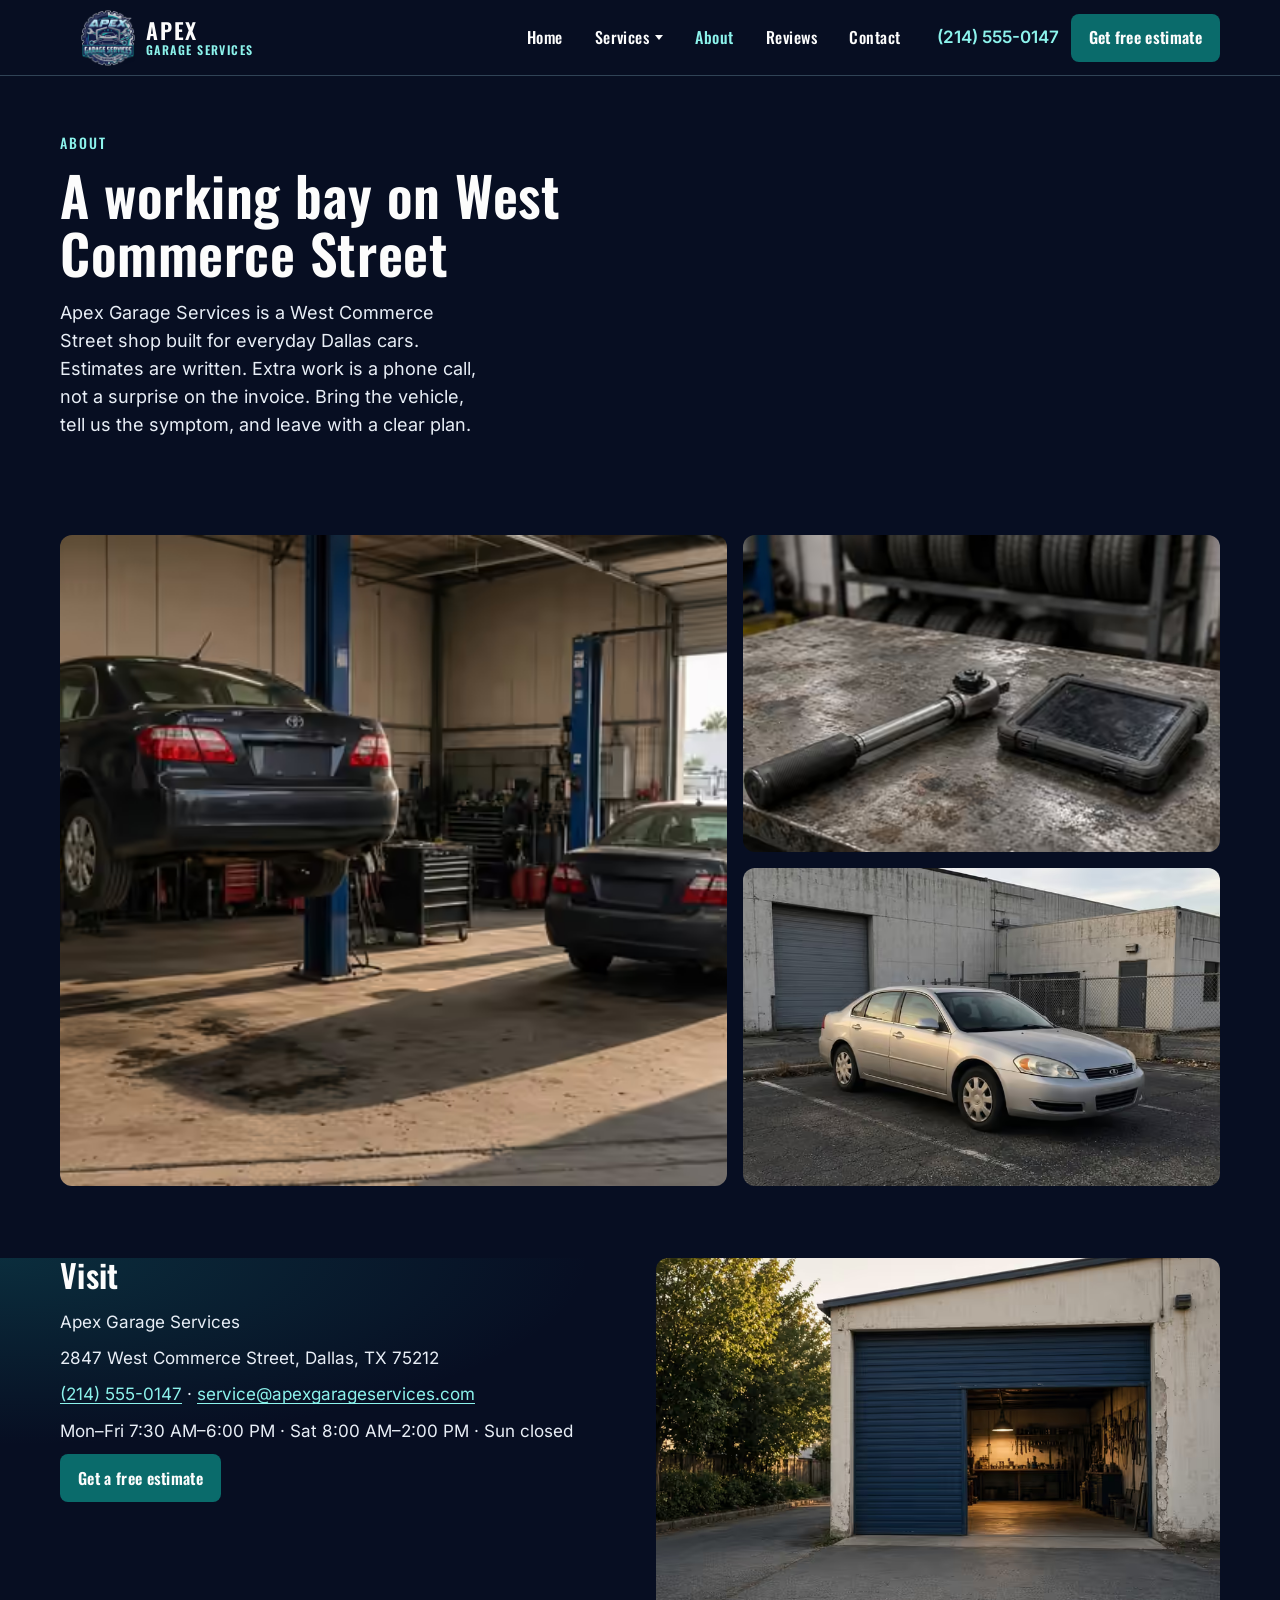
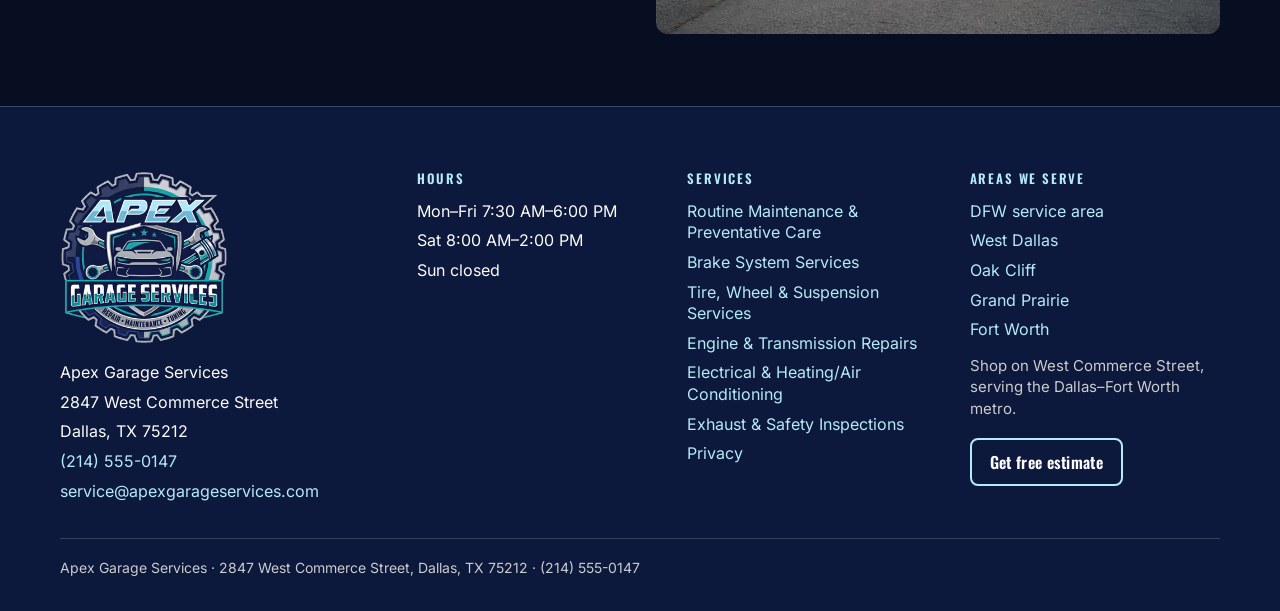
==== commit f9afd949: "Show the picked service's work on the car. Choosing a number opens that service's job list on the pi" ====
--- a/about/index.html
+++ b/about/index.html
@@ -20,7 +20,7 @@
 <link rel="icon" href="../favicon.png" type="image/png">
 <link rel="preload" as="image" type="image/avif" imagesrcset="../assets/img/about-bay-480.avif 480w, ../assets/img/about-bay-768.avif 768w, ../assets/img/about-bay-960.avif 960w, ../assets/img/about-bay.avif 1280w" imagesizes="(max-width: 900px) calc(100vw - 32px), 658px" fetchpriority="high">
 <link rel="preload" href="../assets/fonts/oswald-latin.woff2" as="font" type="font/woff2" crossorigin>
-<style id="apex-css">@keyframes hero-drift{0%{transform:scale(1.07)}to{transform:scale(1)}}@keyframes rise-in{0%{opacity:0;transform:translateY(16px)}to{opacity:1;transform:none}}@keyframes pin-pulse{0%{transform:scale(.7);opacity:.9}to{transform:scale(1.5);opacity:0}}@font-face{font-family:Inter;font-style:normal;font-weight:400 600;font-display:swap;src:url(/assets/fonts/inter-latin.woff2)format("woff2");unicode-range:U+0000-00FF,U+0131,U+0152-0153,U+02BB-02BC,U+02C6,U+02DA,U+02DC,U+0304,U+0308,U+0329,U+2000-206F,U+20AC,U+2122,U+2191,U+2193,U+2212,U+2215,U+FEFF,U+FFFD}@font-face{font-family:Oswald;font-style:normal;font-weight:500 600;font-display:swap;src:url(/assets/fonts/oswald-latin.woff2)format("woff2");unicode-range:U+0000-00FF,U+0131,U+0152-0153,U+02BB-02BC,U+02C6,U+02DA,U+02DC,U+0304,U+0308,U+0329,U+2000-206F,U+20AC,U+2122,U+2191,U+2193,U+2212,U+2215,U+FEFF,U+FFFD}:root{--apex-navy:#0c183c;--apex-slate:#30394a;--apex-cyan:#b5eaf8;--apex-teal:#189c9c;--apex-teal-deep:#0c8490;--apex-teal-text:#8cf3ec;--apex-teal-text-hover:#d8fbff;--apex-teal-btn:#0a6b6b;--apex-teal-btn-hover:#084f52;--apex-silver:#acb1b7;--apex-silver-light:#cccccc;--apex-white:#fcfcfc;--apex-ground:#070e22;--apex-surface:#1b2c54;--apex-surface-2:#243664;--apex-line:rgba(181, 234, 248, 0.24);--apex-ink:#e8eef6;--apex-muted:#c9d3e2;--apex-navy-hover:#08122c;--apex-danger:#ffb7c3;--shadow:0 12px 28px rgba(0, 0, 0, 0.4);--radius-card:12px;--radius-ctl:8px;--max:1160px;--header:76px;--ease-out:cubic-bezier(0.2, 0.7, 0.2, 1);--motion-hover:220ms;--motion-reveal:520ms;--motion-menu:200ms}*,::after,::before{box-sizing:border-box}body,html{overflow-x:clip}html{scroll-behavior:smooth;color-scheme:dark}body{margin:0;background:var(--apex-ground);color:var(--apex-ink);font-family:Inter,system-ui,-apple-system,"Segoe UI",sans-serif;font-size:17px;line-height:1.55}img{max-width:100%;display:block}a{text-underline-offset:.18em}.bay-show .lane.is-on .lane-main strong,.site-nav a[aria-current=page],.site-nav a[aria-current=true],a,a:visited{color:var(--apex-teal-text)}.card h2 a:hover,.card h3 a:hover,a:hover{color:var(--apex-teal-text-hover)}.btn,.eyebrow,.menu-btn,.site-nav a,h1,h2,h3{font-family:Oswald,"Arial Narrow",Impact,sans-serif}.skip,h1,h2,h3{color:var(--apex-white)}h1,h2,h3{margin:0 0 16px;font-weight:600;letter-spacing:.01em;line-height:1.08}h1{font-size:clamp(36px,5vw,56px);max-width:16ch}h2{font-size:clamp(28px,3vw,32px)}h3{font-size:22px}p{margin:0 0 16px}.skip{position:absolute;left:16px;top:-40px;z-index:20;background:var(--apex-surface);padding:8px 12px}.skip:focus{top:8px}:focus-visible{outline:2px solid var(--apex-cyan);outline-offset:3px}.wrap{width:min(var(--max),calc(100% - 32px));margin-inline:auto}.site-header{position:sticky;top:0;z-index:30;height:var(--header);background:var(--apex-ground);border-bottom:1px solid var(--apex-line)}.header-bar,.logo{display:flex;align-items:center}.header-bar{height:100%;gap:24px}.logo{flex:none;gap:10px;color:var(--apex-white);text-decoration:none}.logo img{width:56px;height:56px;object-fit:contain}.logo-text{display:flex;flex-direction:column;gap:3px;line-height:1;font-family:Oswald,"Arial Narrow",Impact,sans-serif;font-weight:600}.logo-text span:first-child{font-size:22px;letter-spacing:.08em;text-transform:uppercase}.logo-text span:last-child{font-size:12px;letter-spacing:.12em;text-transform:uppercase;color:var(--apex-teal-text)}.site-nav{display:flex;align-items:center;gap:8px;margin-left:auto}.site-nav a{color:var(--apex-white);text-decoration:none;font-size:16px;letter-spacing:.03em;padding:10px 12px;border-radius:var(--radius-ctl)}.site-nav a:hover{background:var(--apex-surface-2);color:var(--apex-white)}.nav-drop{position:relative}.nav-drop>a{display:inline-flex;align-items:center;gap:6px}.nav-drop>a::after{content:"";width:0;height:0;border-left:4px solid transparent;border-right:4px solid transparent;border-top:5px solid currentColor}.nav-menu{display:flex;flex-direction:column;gap:4px;position:absolute;top:calc(100% + 4px);left:0;z-index:5;width:max-content;min-width:260px;max-width:min(26rem,calc(100vw - 24px));padding:8px;background:var(--apex-surface);border:1px solid var(--apex-line);border-radius:var(--radius-card);box-shadow:var(--shadow);visibility:hidden;opacity:0;transform:translateY(4px);pointer-events:none}.nav-menu::before{content:"";position:absolute;left:0;right:0;top:-12px;height:12px}.nav-drop:focus-within .nav-menu,.nav-drop:hover .nav-menu,.nav-drop[data-open=true] .nav-menu{visibility:visible;opacity:1;transform:none;pointer-events:auto;transition:opacity var(--motion-menu) var(--ease-out),transform var(--motion-menu) var(--ease-out)}.nav-menu a{display:flex;padding:10px 18px;line-height:1.25;letter-spacing:.02em;white-space:normal}.header-actions{display:flex;align-items:center;gap:12px}.call,.nav-menu a{min-height:44px;align-items:center}.call{color:var(--apex-teal-text);font-weight:600;text-decoration:none;display:inline-flex}.btn,.menu-btn{min-height:48px;border-radius:var(--radius-ctl);color:var(--apex-white);font-size:16px}.menu-btn{display:none;min-width:48px;border:1px solid var(--apex-line);background:var(--apex-surface);letter-spacing:.04em}.btn{position:relative;isolation:isolate;display:inline-flex;align-items:center;justify-content:center;padding:0 18px;border:0;font-weight:600;letter-spacing:.02em;text-decoration:none;cursor:pointer}.btn-teal:hover,.btn:hover{background:var(--apex-teal-btn-hover);color:var(--apex-white)}.btn,.btn-teal{background:var(--apex-teal-btn)}.btn-ghost{background:0 0;color:var(--apex-cyan);border:2px solid var(--apex-cyan)}.btn-ghost:hover{background:rgba(181,234,248,.12);color:var(--apex-cyan)}.hero{display:grid;min-height:min(88vh,780px);background:var(--apex-navy);overflow:visible}.cards>*,.footer-grid>*,.gallery>*,.hero>*,.split>*,.steps>*{min-width:0}.hero-media{grid-area:1/1;min-height:100%;background:var(--apex-slate);overflow:hidden}.hero-shade{grid-area:1/1;z-index:1;background:linear-gradient(90deg,rgba(7,14,34,.92)0,rgba(7,14,34,.88) 40%,rgba(7,14,34,.28) 58%,rgba(7,14,34,0) 72%);pointer-events:none}.hero-media img{width:100%;height:100%;object-fit:cover}.hero-copy{grid-area:1/1;z-index:2;display:flex;flex-direction:column;justify-content:center;width:min(var(--max),calc(100% - 32px));margin-inline:auto;padding:56px 0 148px;background:0 0;color:var(--apex-white)}.hero-copy h1{font-size:clamp(2.75rem,4vw + 1rem,5rem);max-width:none;letter-spacing:.04em;line-height:1.24}.hero-copy h1 span{display:block}.hero-actions{display:flex;flex-wrap:wrap;align-items:center;gap:12px 20px;margin:4px 0 12px}.hero-actions .btn{margin:0}.hero-call{color:var(--apex-white);font-weight:600;text-decoration:none;min-height:48px;display:inline-flex;align-items:center}.hero-call:hover,.scroll-cue{color:var(--apex-cyan)}.scroll-cue{margin:12px 0 0;font-family:Oswald,"Arial Narrow",Impact,sans-serif;font-size:13px;letter-spacing:.18em;text-transform:uppercase}.chips a,.promise-card{background:var(--apex-surface)}.promise-card{grid-area:1/1;z-index:3;align-self:end;width:min(var(--max),calc(100% - 32px));margin:0 auto -36px;padding:18px 22px;color:var(--apex-ink);border:1px solid var(--apex-line);border-radius:var(--radius-card);box-shadow:var(--shadow)}.promise-card .trust li{padding-top:0;border-top:0;color:var(--apex-muted)}.promise-card .trust strong{color:var(--apex-white)}.area-band{padding:52px 0 16px;background:var(--apex-ground)}.area-band p{margin-block:0}.chips,.cta-band .wrap{display:flex;flex-wrap:wrap}.chips{gap:10px;margin:0;padding:0;list-style:none}.chips a{display:inline-flex;align-items:center;min-height:44px;padding:0 16px;border:1.5px solid var(--apex-teal);border-radius:999px;color:var(--apex-teal-text);font-weight:600;text-decoration:none}.chips a:hover{background:var(--apex-surface-2);color:var(--apex-teal-text-hover)}.cta-band{padding:36px 0}.cta-band .wrap{align-items:center;justify-content:space-between;gap:16px 24px}.cta-band h2{margin:0}#estimate{scroll-margin-top:calc(var(--header) + 8px)}.band .step h3,.band>.wrap>.section-head h2,.cta-band .btn,.cta-band h2,.hero-copy h1,.trust strong{color:var(--apex-white)}.band-navy{background:var(--apex-navy)}.band .step span{font-size:clamp(42px,5vw,68px);line-height:.85;margin-bottom:12px;color:transparent;-webkit-text-stroke:1.5px var(--apex-teal-text)}.band .step{color:var(--apex-ink);background:#3a4560;border-color:rgba(181,234,248,.28)}.eyebrow{margin:0 0 12px;color:var(--apex-teal-text);font-size:14px;letter-spacing:.14em;text-transform:uppercase}.hero-copy .eyebrow{color:var(--apex-cyan)}.lede{font-size:18px;max-width:38ch}.hero-copy .btn{align-self:flex-start;margin:8px 0 24px}.trust{display:grid;grid-template-columns:repeat(3,1fr);gap:12px;margin:0;padding:0;list-style:none}.trust li{margin:0;padding-top:12px;border-top:1px solid rgba(252,252,252,.28);color:var(--apex-silver-light);font-size:16px}.trust strong{display:block;font-size:16px}.section{padding:72px 0}.section-head{max-width:640px;margin-bottom:32px}.cards{display:grid;grid-template-columns:repeat(3,1fr);gap:24px}.lane-list{display:grid;grid-template-columns:1fr 1fr;gap:12px;margin:0;padding:0;list-style:none}.lane{display:flex;flex-direction:column;align-items:flex-start;gap:12px;position:relative;isolation:isolate;min-height:100%;padding:18px 18px 16px;background:var(--apex-surface);border:1px solid var(--apex-line);border-radius:var(--radius-card);box-shadow:var(--shadow);--spot-x:50%;--spot-y:20%}.lane::after,.lane::before{content:"";position:absolute;pointer-events:none}.lane::before{inset:0;border-radius:inherit;background:radial-gradient(240px circle at var(--spot-x) var(--spot-y),rgba(140,243,236,.22),transparent 70%);opacity:0}.lane::after{left:16px;right:16px;top:0;height:1px;background:linear-gradient(90deg,transparent,var(--apex-teal-text),transparent);opacity:0;transform:scaleX(.4);transform-origin:center}.lane:focus-within{border-color:rgba(140,243,236,.55)}.lane-est,.lane-main{position:relative;z-index:1}.lane-main{text-decoration:none}.lane-main strong{display:block;margin-bottom:6px;font-family:Oswald,"Arial Narrow",Impact,sans-serif;font-weight:600;font-size:22px;letter-spacing:.02em;line-height:1.2}.lane-main span{display:block;color:var(--apex-muted);font-size:16px;line-height:1.45}.lane-main,.lane-main:hover{color:var(--apex-white)}.lane-est{display:inline-flex;align-items:center;gap:6px;font-weight:600}.lane-est::after{content:"";width:7px;height:7px;border-top:1.5px solid currentColor;border-right:1.5px solid currentColor;transform:rotate(45deg)}@media (max-width:800px){.lane-list{grid-template-columns:1fr}}.card,.card>a{position:relative}.card{display:flex;flex-direction:column;isolation:isolate;background:var(--apex-surface);border:1px solid var(--apex-line);border-radius:var(--radius-card);box-shadow:var(--shadow);overflow:visible}.card>a{display:block;aspect-ratio:3/2;overflow:hidden;border-radius:calc(var(--radius-card) - 1px) calc(var(--radius-card) - 1px)0 0}.card img{position:absolute;inset:0;width:100%;height:100%;object-fit:cover}.card h2{margin:0;font-size:22px}.card h2 a,.card h3 a{color:inherit;text-decoration:none}.logo picture,.site-footer picture{display:contents}.card>a picture,.card>picture,.frame picture,.hero-media picture{display:block;height:100%}.lead-form button:disabled{opacity:.65;cursor:wait}.form-status{margin:0 0 12px}.card-body{padding:20px 20px 24px;display:flex;flex-direction:column;gap:8px;flex:1}.card-body p{flex:1}.icon{width:36px;height:36px;color:var(--apex-teal)}.faq,.gallery .stack,.quotes,.steps{display:grid;gap:16px}.steps{grid-template-columns:repeat(3,1fr)}.faq details,.note,.quote,.step{background:var(--apex-surface);border:1px solid var(--apex-line);border-radius:var(--radius-card);padding:20px}.step span{display:block;margin-bottom:8px;color:var(--apex-teal-text);font-family:Oswald,"Arial Narrow",sans-serif;font-size:20px}.band{background:var(--apex-slate);color:var(--apex-white)}.band a,.site-footer a{color:var(--apex-cyan)}.split{display:grid;grid-template-columns:1fr 1fr;gap:32px;align-items:start}.frame{border-radius:var(--radius-card);overflow:hidden;min-height:240px;background:var(--apex-slate)}.frame img{width:100%;height:100%;object-fit:cover;min-height:240px}.nap{margin:0;padding:0;list-style:none}.nap li{margin:0 0 10px}.lead-form{background:var(--apex-surface);border:1px solid var(--apex-line);border-radius:var(--radius-card);box-shadow:var(--shadow);padding:24px}.form-grid,label{display:grid;gap:14px}label{gap:6px;font-size:14px;font-weight:600}input,select,textarea{width:100%;min-height:48px;padding:10px 12px;border:1px solid var(--apex-line);border-radius:var(--radius-ctl);background:var(--apex-surface-2);color:var(--apex-ink);font:inherit;font-weight:400}textarea{min-height:112px;resize:vertical}input:focus,select:focus,textarea:focus{outline:2px solid var(--apex-cyan);outline-offset:1px;border-color:var(--apex-teal)}.check{grid-template-columns:20px 1fr;align-items:start;font-weight:400}.check input{width:20px;min-height:20px;margin-top:2px;accent-color:var(--apex-teal)}.hp{position:absolute;left:-9999px;height:0;overflow:hidden}.field-error{margin:0;color:var(--apex-danger);font-size:14px;font-weight:600}::placeholder{color:var(--apex-muted);opacity:1}::selection{background:var(--apex-cyan);color:var(--apex-navy)}input:-webkit-autofill,select:-webkit-autofill,textarea:-webkit-autofill{-webkit-text-fill-color:var(--apex-ink);caret-color:var(--apex-ink);box-shadow:0 0 0 1000px var(--apex-surface-2) inset}.is-invalid{border-color:var(--apex-danger)}.help{margin:0 0 16px;font-size:14px}.site-footer{background:var(--apex-navy);color:var(--apex-white);padding:64px 0 32px;border-top:1px solid var(--apex-line)}.footer-grid{display:grid;grid-template-columns:minmax(220px,1.3fr) minmax(190px,.95fr) minmax(200px,1fr) minmax(200px,1fr);gap:36px 32px;align-items:start}.lockup{width:168px;height:auto}.fine{margin-top:36px;padding-top:18px;border-top:1px solid rgba(252,252,252,.18);color:var(--apex-silver-light);font-size:14px}.mobile-bar{display:none}.page-hero{padding:56px 0 8px}.page-hero h1{max-width:18ch;font-size:clamp(2.25rem,3vw + 1rem,3.4rem)}.prose{max-width:68ch}.breadcrumbs ol,.related{display:flex;flex-wrap:wrap;gap:12px}.gallery{display:grid;grid-template-columns:1.4fr 1fr;gap:16px}details summary{cursor:pointer;font-weight:600;color:var(--apex-white)}details p{margin:12px 0 0}@media (max-width:900px){.cards,.footer-grid,.gallery,.split,.steps,.trust{grid-template-columns:1fr}.section{padding:48px 0}.nav-drop,.nav-menu,.site-nav{flex-direction:column;align-items:stretch}.site-nav{display:none;position:absolute;top:var(--header);left:0;right:0;gap:0;padding:8px 16px 16px;background:var(--apex-surface);border-bottom:1px solid var(--apex-line)}.site-nav[data-open=true]{display:flex}.nav-drop,.nav-menu{display:flex}.nav-menu{position:static;width:auto;min-width:0;margin:4px 0 8px;padding:6px;gap:4px;border:1px solid var(--apex-line);border-radius:var(--radius-ctl);box-shadow:none;background:var(--apex-ground);visibility:visible;opacity:1;transform:none;pointer-events:auto}.nav-menu a{white-space:normal}.menu-btn{display:inline-flex;align-items:center;justify-content:center}.logo img{width:44px;height:44px}.logo-text span:first-child{font-size:18px}.logo-text span:last-child{font-size:10px}.header-actions .btn,.header-actions .call{display:none}.mobile-bar{display:grid;grid-template-columns:1fr 1fr;gap:8px;position:fixed;left:0;right:0;bottom:0;z-index:40;padding:8px 12px calc(8px + env(safe-area-inset-bottom));background:var(--apex-surface);border-top:1px solid var(--apex-line)}html{scroll-padding-bottom:112px}body{padding-bottom:112px}#estimate,.lead-form,.lead-form button,.lead-form input,.lead-form select,.lead-form textarea{scroll-margin-bottom:112px}}@media (prefers-reduced-motion:reduce){html{scroll-behavior:auto}*,::after,::before{animation:none!important;transition:none!important}[data-reveal],[data-reveal].is-pending,[data-reveal].is-shown{opacity:1!important;transform:none!important}.nav-drop:focus-within .nav-menu,.nav-drop:hover .nav-menu,.nav-drop[data-open=true] .nav-menu{opacity:1!important;visibility:visible!important;transform:none!important}}.trust-line{margin:0 0 20px;color:var(--apex-cyan);font-size:16px;max-width:36ch}.breadcrumbs{padding:16px 0 0;font-size:14px}.breadcrumbs ol{gap:8px;margin:0;padding:0;list-style:none;color:var(--apex-muted)}.breadcrumbs li:not(:last-child)::after{content:"/";margin-left:8px;color:var(--apex-silver)}.breadcrumbs a{color:var(--apex-teal-text);text-decoration:none}.breadcrumbs a:hover,.site-footer a:hover{text-decoration:underline}.map-embed{margin:16px 0;border-radius:var(--radius-card);overflow:hidden;border:1px solid var(--apex-line);background:var(--apex-slate);aspect-ratio:4/3}.map-embed iframe{display:block;width:100%;height:100%;border:0}.neighborhoods{display:grid;gap:28px;max-width:72ch}.neighborhood h2{margin-bottom:10px}.bio-slots,.cert-slots{display:grid;gap:12px;margin:0 0 24px;padding:0}.cert-slots{list-style:disc;padding-left:1.2em}#google-reviews .prose,.bio-slot{padding:16px;border:1px dashed var(--apex-line);border-radius:var(--radius-card);background:var(--apex-surface)}.bio-slot h3{margin-bottom:8px;font-size:18px}.area-links a{white-space:nowrap}.mobile-bar.is-hidden{transform:translateY(110%);pointer-events:none}.mobile-bar{transition:transform .2s ease}.mobile-bar .btn{width:100%}@media (max-width:900px){.hero{display:flex;flex-direction:column;min-height:0}.hero-shade{display:none}.hero-media{position:relative;height:26vh;min-height:160px;max-height:220px}.hero-media img,.hero-media picture{max-height:none;height:100%;aspect-ratio:auto}.hero-copy{width:auto;margin:0;padding:22px 20px 16px;background:var(--apex-navy)}.hero-copy h1{font-size:clamp(1.85rem,7.2vw,2.5rem);max-width:none;letter-spacing:.03em;line-height:1.12}.hero-copy .lede{font-size:16.5px}.promise-card{position:relative;width:min(var(--max),calc(100% - 32px));margin:16px auto 0}.area-band{padding-top:28px}.scroll-cue{display:none}.trust-line{margin-bottom:12px}}@media (max-width:900px) and (max-height:700px){.hero-media{height:22vh;min-height:140px;max-height:180px}.hero-copy{padding-top:16px;padding-bottom:8px}}.site-footer h2{margin:0 0 14px;color:var(--apex-cyan);font-size:13px;font-weight:600;letter-spacing:.14em;text-transform:uppercase;line-height:1.2}.footer-list{display:grid;gap:8px;margin:0;padding:0;list-style:none}.footer-brand .footer-list{margin-top:18px}.site-footer .footer-list li{margin:0;color:var(--apex-white);font-size:16px;line-height:1.35}.site-footer a{text-decoration:none}.footer-note{margin:14px 0 0;color:var(--apex-silver-light);font-size:15px;line-height:1.45;max-width:32ch}.site-footer .btn{margin-top:18px;color:var(--apex-white)}.site-footer .btn:hover{text-decoration:none;color:var(--apex-white)}@media (max-width:1100px){.footer-grid{grid-template-columns:1fr 1fr}}@media (max-width:900px){.footer-grid{grid-template-columns:1fr}}#estimate{background:radial-gradient(820px 260px at 0% 0%,rgba(24,156,156,.22),transparent 72%),var(--apex-ground)}.reviews-hero{background:var(--apex-navy);padding:72px 0}.reviews-hero,.reviews-hero .lede,.reviews-hero h1{color:var(--apex-white)}.reviews-hero .eyebrow{color:var(--apex-cyan)}.reviews-hero .lede{max-width:40ch}#google-reviews{padding-top:0}#google-reviews .prose{border:1px solid var(--apex-line);box-shadow:var(--shadow);padding:32px 28px;margin-top:-36px}.nav-drop>a,.site-nav>a,details summary{position:relative}.nav-drop>a::before,.site-nav>a::before,details summary::after{content:"";position:absolute;left:12px;right:12px;bottom:4px;height:2px;background:var(--apex-teal);transform:scaleX(0);transform-origin:left center;pointer-events:none}.btn::before,.card::after{content:"";position:absolute;inset:0;border-radius:inherit;pointer-events:none;opacity:0}.btn::before{z-index:-1;box-shadow:0 8px 18px rgba(12,24,60,.18)}.card::after{z-index:-1;box-shadow:0 16px 32px rgba(12,24,60,.16)}details summary::after{left:0;right:0;bottom:0}.card>a:focus-visible{outline-offset:-4px}@media (hover:hover) and (pointer:fine){.btn,.card,.chips a{transition:transform var(--motion-hover) var(--ease-out)}.btn::before,.card::after,.lane-est::after,.lane::after,.lane::before,.nav-drop>a::before,.site-nav>a::before,details summary::after{transition:opacity var(--motion-hover) var(--ease-out),transform var(--motion-hover) var(--ease-out)}.card>a img{transition:transform 300ms var(--ease-out)}.chips a:hover{transform:translateY(-2px)}.btn:hover:not(:disabled){transform:translateY(-2px)}.btn:hover:not(:disabled)::before,.card:hover:not(.is-pending)::after{opacity:1}.btn-ghost:hover:not(:disabled){transform:translateY(-1px)}.btn:disabled,.btn:disabled:hover,.mobile-bar .btn,.mobile-bar .btn:hover{transform:none}.btn:disabled::before,.mobile-bar .btn::before{opacity:0}.nav-drop>a:hover::before,.site-nav>a:hover::before,details summary:hover::after{transform:scaleX(1)}.card:hover:not(.is-pending){transform:translateY(-4px)}.card:hover:not(.is-pending)>a img{transform:scale(1.025)}html.js-motion .card[data-reveal].is-shown:hover{transform:translateY(-4px);transition:transform var(--motion-hover) var(--ease-out),opacity var(--motion-reveal) var(--ease-out)}.lane{transition:transform var(--motion-hover) var(--ease-out),border-color var(--motion-hover) var(--ease-out)}.lane:focus-within:not(.is-pending),.lane:hover:not(.is-pending){transform:translateY(-6px);border-color:rgba(140,243,236,.55)}.lane:focus-within::after,.lane:focus-within::before,.lane:hover::after,.lane:hover::before{opacity:1}.lane:focus-within::after,.lane:hover::after{transform:scaleX(1)}.lane:focus-within .lane-est::after,.lane:hover .lane-est::after{transform:rotate(45deg) translate(2px,-2px)}html.js-motion .lane[data-reveal].is-shown:focus-within,html.js-motion .lane[data-reveal].is-shown:hover{transform:translateY(-6px);transition:transform var(--motion-hover) var(--ease-out),border-color var(--motion-hover) var(--ease-out),opacity var(--motion-reveal) var(--ease-out)}.frame img{transition:transform 420ms var(--ease-out)}.frame:hover img{transform:scale(1.035)}}@media (prefers-reduced-motion:no-preference){.hero-media img{transform-origin:68% 42%;animation:hero-drift 18s var(--ease-out) both}.hero-copy .eyebrow,.page-hero .wrap>*,.promise-card .trust li{animation:rise-in 520ms var(--ease-out) backwards}.hero-copy h1 span:nth-child(1),.page-hero .wrap>:nth-child(2){animation-delay:80ms}.page-hero .wrap>:nth-child(3){animation-delay:150ms}.hero-copy h1 span{animation:rise-in 560ms var(--ease-out) backwards}.hero-copy h1 span:nth-child(2){animation-delay:170ms}.hero-copy h1 span:nth-child(3){animation-delay:260ms}.hero-copy .lede{animation:rise-in 520ms var(--ease-out) 340ms backwards}.hero-actions{animation:rise-in 520ms var(--ease-out) 420ms backwards}.trust-line{animation:rise-in 520ms var(--ease-out) 500ms backwards}.scroll-cue{animation:rise-in 520ms var(--ease-out) 580ms backwards}.promise-card .trust li:nth-child(2){animation-delay:90ms}.promise-card .trust li:nth-child(3){animation-delay:170ms}.area-band p{animation:rise-in 520ms var(--ease-out) 180ms backwards}}html.js-motion [data-reveal].is-pending{opacity:0;transform:translateY(16px);transition:none}html.js-motion [data-reveal].is-shown{opacity:1;transform:none;transition:opacity var(--motion-reveal) var(--ease-out) var(--reveal-delay, 0ms),transform var(--motion-reveal) var(--ease-out) var(--reveal-delay, 0ms)}html.js-motion .lane[data-reveal].is-pending{transform:translateY(22px) scale(.98)}@media (max-width:900px){html.js-motion [data-reveal-group]>[data-reveal]{transition-delay:0ms!important}html.js-motion .lane-list>[data-reveal]{transition-delay:var(--reveal-delay, 0ms)!important}.nav-menu{visibility:visible;opacity:1;transform:none;pointer-events:auto}}#on-the-car{scroll-margin-top:calc(var(--header) + 8px)}.bay{display:grid;grid-template-columns:minmax(0,1fr) minmax(300px,460px);gap:28px;align-items:start}.bay-stage{position:sticky;top:calc(var(--header) + 12px);z-index:2}.bay-viewport{position:relative;overflow:hidden;aspect-ratio:16/9;border:1px solid var(--apex-line);border-radius:var(--radius-card);background:#15233f}.spin{position:absolute;inset:0;touch-action:pan-y;cursor:grab;user-select:none}.spin:focus-visible{outline:2px solid var(--apex-teal-text);outline-offset:-3px}.spin.is-dragging{cursor:grabbing}.spin-frame{position:absolute;inset:0;width:100%;height:100%;object-fit:cover;opacity:0;pointer-events:none;transition:opacity 420ms cubic-bezier(.4,0,.2,1)}.spin.is-dragging .spin-frame{transition-duration:70ms}.spin-frame.is-on{opacity:1}.spin-hint{margin:10px 0 0;color:var(--apex-muted);font-size:14px}.callout b,.pin{border-radius:50%}.pin{position:absolute;left:68%;top:63%;width:14px;height:14px;background:#8cf3ec;transform:translate(-50%,-50%);pointer-events:none;transition:opacity 320ms var(--ease-out)}.spin.is-dragging .cutaway,.spin.is-dragging .pin,.spin.is-free .cutaway,.spin.is-free .pin,.spin.is-turning .pin{opacity:0}.pin::after,.pin::before{content:"";position:absolute}.pin::before{left:50%;bottom:100%;width:2px;height:28px;background:#8cf3ec;transform:translateX(-50%)}.pin::after{inset:-8px;border:2px solid rgba(140,243,236,.7);border-radius:50%;animation:pin-pulse 1.6s var(--ease-out) infinite}.bay-status{margin:14px 0 0;min-height:3.4em}.bay-where{display:block;color:var(--apex-white);font-family:Oswald,"Arial Narrow",Impact,sans-serif;font-size:22px;font-weight:600;letter-spacing:.03em;line-height:1.15}.bay-name{display:block;margin-top:4px;color:var(--apex-cyan);font-size:15px}.svc-group{margin:0 0 22px;scroll-margin-top:calc(var(--header) + 12px)}.svc span,.svc strong,.svc-title span{display:block}.page-hero .svc-lede{max-width:48ch}.svc-group h3{margin:0 0 10px;color:var(--apex-cyan);font-size:18px;letter-spacing:.02em;line-height:1.25;text-transform:none}.cutaway img,.svc{width:100%;display:block}.svc{margin:0 0 6px;padding:10px 12px;border:1px solid transparent;border-radius:var(--radius-ctl);background:0 0;color:inherit;font:inherit;text-align:left;cursor:pointer}.svc strong{color:var(--apex-white);font-family:Oswald,"Arial Narrow",Impact,sans-serif;font-size:17px;font-weight:600;letter-spacing:.02em}.svc span{margin-top:2px;color:var(--apex-muted);font-size:14.5px;line-height:1.4}.svc:hover,.svc[aria-pressed=true]{background:var(--apex-surface-2);border-color:var(--apex-line);box-shadow:inset 3px 0 0 var(--apex-teal)}.bay-cta{margin:8px 0 0}@media (max-width:900px){.bay{grid-template-columns:1fr}.bay-stage{order:-1;position:sticky;top:calc(var(--header) + 4px);padding-bottom:8px;background:var(--apex-ground)}}.bay-show{display:flex;flex-direction:column;gap:22px}.bay-show .bay-stage{position:relative;top:auto;order:0;width:100%;padding:0;background:0 0}.bay-show .bay-viewport{aspect-ratio:auto;min-height:0;border-radius:20px;background:#152240;box-shadow:0 28px 70px rgba(0,0,0,.45)}.bay-show .spin-stage{position:relative;aspect-ratio:16/11;background:radial-gradient(70% 42%at 50% 100%,rgba(24,156,156,.22),transparent 70%),#152240}.bay-show .spin{top:auto;right:0;bottom:0;left:0;height:calc(100%*9/11)}.callout-lines,.cutaway{position:absolute;inset:0}.cutaway{z-index:2;margin:0;pointer-events:none;transition:opacity 320ms var(--ease-out)}.cutaway img{height:100%;object-fit:cover}.callout-lines{width:100%;height:100%;overflow:visible}.cline{stroke:rgba(181,234,248,.75);stroke-width:1.5px;vector-effect:non-scaling-stroke;fill:none}.cline.is-on{stroke:#8cf3ec;stroke-width:2px}.callout,.cdot{position:absolute}.cdot{z-index:3;width:10px;height:10px;margin:-5px 0 0-5px;border-radius:50%;background:#8cf3ec;box-shadow:0 0 0 4px rgba(140,243,236,.22)}.cdot.is-on{box-shadow:0 0 0 6px rgba(140,243,236,.38)}.callout{z-index:4;display:inline-flex;align-items:center;gap:8px;min-height:36px;margin:0;padding:4px 12px 4px 4px;border:1px solid transparent;border-radius:999px;background:#fff;color:#10203f;box-shadow:0 8px 18px rgba(0,0,0,.28);cursor:pointer;font-family:Oswald,"Arial Narrow",Impact,sans-serif;font-size:14px;font-weight:600;letter-spacing:.04em;line-height:1;text-transform:uppercase;pointer-events:auto}.callout b{display:grid;place-items:center;width:28px;height:28px;background:#149c9c;color:#fff;font-size:13px}.callout.is-on{border-color:#8cf3ec;box-shadow:0 0 0 3px rgba(140,243,236,.35),0 8px 18px rgba(0,0,0,.28)}.callout:focus-visible{outline:2px solid #10203f;outline-offset:3px}.bay-show .spin:not(.is-dragging):not(.is-free) .bay-status,.bay-show .spin:not(.is-dragging):not(.is-free) .pin{opacity:0}.bay-show .pin{width:16px;height:16px}.bay-show .pin::before{height:42px}.bay-show .bay-status,.bay-show .spin-hint{position:absolute;z-index:3;margin:0;pointer-events:none}.bay-show .spin-hint{top:16px;right:16px;padding:6px 12px;border:1px solid var(--apex-line);border-radius:999px;background:rgba(7,14,34,.62);color:var(--apex-cyan);font-size:13px;letter-spacing:.08em;text-transform:uppercase}.bay-show .bay-status{left:16px;bottom:16px;min-height:0;max-width:min(420px,calc(100% - 32px));padding:14px 16px;border:1px solid var(--apex-line);border-radius:14px;background:rgba(7,14,34,.78)}.job-dock{gap:10px}.job-dock,.job-sets{display:grid}.bay-show .job-dock{position:absolute;z-index:4;top:16px;left:16px;right:156px;width:auto;margin:0;padding:12px;border:1px solid rgba(181,234,248,.18);border-radius:16px;background:rgba(7,14,34,.58);backdrop-filter:blur(10px)}.bay-show .job-dock .svc{padding:8px 10px}.bay-show .job-dock .svc span{margin-top:1px;font-size:13.5px;line-height:1.35}.job-kicker{margin:0;color:var(--apex-cyan);font-family:Oswald,"Arial Narrow",Impact,sans-serif;font-size:13px;font-weight:600;letter-spacing:.14em;text-transform:uppercase}.job-set{display:grid;grid-template-columns:1fr 1fr;gap:8px;transition:opacity 400ms var(--ease-out)}.job-set.is-out,.job-set.is-shown{grid-area:1/1}.job-set.is-out{opacity:0;pointer-events:none}.job-set[hidden]{display:none}.bay-show .lane.svc-group,.job-set .svc{margin:0}.bay-show .pick-list{gap:14px}.bay-show .lane{align-items:stretch;padding:0;border-left-width:3px;border-left-color:rgba(181,234,248,.28);background:linear-gradient(180deg,rgba(181,234,248,.05),transparent 42%),var(--apex-surface);border-radius:18px}.bay-show .lane.is-on{border-color:rgba(140,243,236,.4);border-left-color:var(--apex-teal-text);background:linear-gradient(100deg,rgba(140,243,236,.12),transparent 48%),var(--apex-surface)}.bay-show .lane.is-on,.bay-show .lane:focus-within,.bay-show .lane:hover{border-left-color:var(--apex-teal-text)}.bay-show .lane::after{left:20px;right:20px;top:auto;bottom:0;width:auto;height:2px;opacity:1;transform:scaleX(0);transform-origin:left center;background:linear-gradient(90deg,var(--apex-teal-text),transparent 78%)}.bay-show .lane.is-on::after,.bay-show .lane:focus-within::after,.bay-show .lane:hover::after{transform:scaleX(1)}.bay-show .svc-lead,.bay-show .svc-lead:hover,.bay-show .svc-lead[aria-pressed=true]{display:grid;grid-template-columns:58px minmax(0,1fr);gap:10px 14px;align-items:start;width:100%;height:100%;margin:0;padding:22px 20px 20px;border:0;background:0 0;box-shadow:none;cursor:pointer}.pick-no{padding-top:2px;font-family:Oswald,"Arial Narrow",Impact,sans-serif;font-size:32px;font-weight:600;letter-spacing:.04em;line-height:1;color:#9bb6cc}.bay-show .lane.is-on .pick-no,.bay-show .lane.is-on .pick-where,.bay-show .lane:focus-within .pick-no,.bay-show .lane:focus-within .pick-where,.bay-show .lane:hover .pick-no,.bay-show .lane:hover .pick-where{color:var(--apex-teal-text)}.bay-show .pick-copy{display:block;min-width:0}.bay-show .pick-copy strong{margin-bottom:6px;font-size:22px;line-height:1.15}.bay-show .pick-copy>span{margin-top:0;font-size:16px;line-height:1.45}.pick-where{display:flex;align-items:center;gap:8px;margin-top:14px;color:var(--apex-muted);font-family:Oswald,"Arial Narrow",Impact,sans-serif;font-size:13px;font-style:normal;font-weight:600;letter-spacing:.14em;line-height:1;text-transform:uppercase}.pick-where::before{content:"";width:6px;height:6px;flex:0 0 6px;border-radius:50%;background:currentColor;box-shadow:0 0 0 3px rgba(140,243,236,.16)}@media (max-width:1000px){.bay-show .spin-stage{display:flex;flex-direction:column;aspect-ratio:auto;min-height:0;background:0 0}.bay-show .spin{position:relative;inset:auto;width:100%;height:auto;aspect-ratio:16/11;min-height:230px}.bay-show .spin-frame{object-fit:contain;object-position:center bottom}.bay-show .spin-hint{top:8px;right:8px}.callout{font-size:11px;gap:6px;padding:3px 8px 3px 3px}.callout b{width:22px;height:22px;font-size:11px}.bay-show .bay-status{max-width:46%;padding:10px 12px}.bay-show .bay-name{font-size:13px}.bay-show .job-dock{position:relative;top:auto;left:auto;right:auto;order:-1;margin:12px 12px 8px;padding:0;border:0;background:0 0;backdrop-filter:none}.job-set{grid-template-columns:1fr}.bay-show .bay-where{font-size:18px}.bay-show .svc-lead,.bay-show .svc-lead:hover,.bay-show .svc-lead[aria-pressed=true]{grid-template-columns:46px minmax(0,1fr);padding:18px 16px 16px}.pick-no{font-size:26px}.bay-show .pick-copy strong{font-size:20px}}</style>
+<style id="apex-css">@keyframes hero-drift{0%{transform:scale(1.07)}to{transform:scale(1)}}@keyframes rise-in{0%{opacity:0;transform:translateY(16px)}to{opacity:1;transform:none}}@keyframes pin-pulse{0%{transform:scale(.7);opacity:.9}to{transform:scale(1.5);opacity:0}}@font-face{font-family:Inter;font-style:normal;font-weight:400 600;font-display:swap;src:url(/assets/fonts/inter-latin.woff2)format("woff2");unicode-range:U+0000-00FF,U+0131,U+0152-0153,U+02BB-02BC,U+02C6,U+02DA,U+02DC,U+0304,U+0308,U+0329,U+2000-206F,U+20AC,U+2122,U+2191,U+2193,U+2212,U+2215,U+FEFF,U+FFFD}@font-face{font-family:Oswald;font-style:normal;font-weight:500 600;font-display:swap;src:url(/assets/fonts/oswald-latin.woff2)format("woff2");unicode-range:U+0000-00FF,U+0131,U+0152-0153,U+02BB-02BC,U+02C6,U+02DA,U+02DC,U+0304,U+0308,U+0329,U+2000-206F,U+20AC,U+2122,U+2191,U+2193,U+2212,U+2215,U+FEFF,U+FFFD}:root{--apex-navy:#0c183c;--apex-slate:#30394a;--apex-cyan:#b5eaf8;--apex-teal:#189c9c;--apex-teal-deep:#0c8490;--apex-teal-text:#8cf3ec;--apex-teal-text-hover:#d8fbff;--apex-teal-btn:#0a6b6b;--apex-teal-btn-hover:#084f52;--apex-silver:#acb1b7;--apex-silver-light:#cccccc;--apex-white:#fcfcfc;--apex-ground:#070e22;--apex-surface:#1b2c54;--apex-surface-2:#243664;--apex-line:rgba(181, 234, 248, 0.24);--apex-ink:#e8eef6;--apex-muted:#c9d3e2;--apex-navy-hover:#08122c;--apex-danger:#ffb7c3;--shadow:0 12px 28px rgba(0, 0, 0, 0.4);--radius-card:12px;--radius-ctl:8px;--max:1160px;--header:76px;--ease-out:cubic-bezier(0.2, 0.7, 0.2, 1);--motion-hover:220ms;--motion-reveal:520ms;--motion-menu:200ms}*,::after,::before{box-sizing:border-box}body,html{overflow-x:clip}html{scroll-behavior:smooth;color-scheme:dark}body{margin:0;background:var(--apex-ground);color:var(--apex-ink);font-family:Inter,system-ui,-apple-system,"Segoe UI",sans-serif;font-size:17px;line-height:1.55}img{max-width:100%;display:block}a{text-underline-offset:.18em}.bay-show .lane.is-on .lane-main strong,.site-nav a[aria-current=page],.site-nav a[aria-current=true],a,a:visited{color:var(--apex-teal-text)}.card h2 a:hover,.card h3 a:hover,a:hover{color:var(--apex-teal-text-hover)}.btn,.eyebrow,.menu-btn,.site-nav a,h1,h2,h3{font-family:Oswald,"Arial Narrow",Impact,sans-serif}.skip,h1,h2,h3{color:var(--apex-white)}h1,h2,h3{margin:0 0 16px;font-weight:600;letter-spacing:.01em;line-height:1.08}h1{font-size:clamp(36px,5vw,56px);max-width:16ch}h2{font-size:clamp(28px,3vw,32px)}h3{font-size:22px}p{margin:0 0 16px}.skip{position:absolute;left:16px;top:-40px;z-index:20;background:var(--apex-surface);padding:8px 12px}.skip:focus{top:8px}:focus-visible{outline:2px solid var(--apex-cyan);outline-offset:3px}.wrap{width:min(var(--max),calc(100% - 32px));margin-inline:auto}.site-header{position:sticky;top:0;z-index:30;height:var(--header);background:var(--apex-ground);border-bottom:1px solid var(--apex-line)}.header-bar,.logo{display:flex;align-items:center}.header-bar{height:100%;gap:24px}.logo{flex:none;gap:10px;color:var(--apex-white);text-decoration:none}.logo img{width:56px;height:56px;object-fit:contain}.logo-text{display:flex;flex-direction:column;gap:3px;line-height:1;font-family:Oswald,"Arial Narrow",Impact,sans-serif;font-weight:600}.logo-text span:first-child{font-size:22px;letter-spacing:.08em;text-transform:uppercase}.logo-text span:last-child{font-size:12px;letter-spacing:.12em;text-transform:uppercase;color:var(--apex-teal-text)}.site-nav{display:flex;align-items:center;gap:8px;margin-left:auto}.site-nav a{color:var(--apex-white);text-decoration:none;font-size:16px;letter-spacing:.03em;padding:10px 12px;border-radius:var(--radius-ctl)}.site-nav a:hover{background:var(--apex-surface-2);color:var(--apex-white)}.nav-drop{position:relative}.nav-drop>a{display:inline-flex;align-items:center;gap:6px}.nav-drop>a::after{content:"";width:0;height:0;border-left:4px solid transparent;border-right:4px solid transparent;border-top:5px solid currentColor}.nav-menu{display:flex;flex-direction:column;gap:4px;position:absolute;top:calc(100% + 4px);left:0;z-index:5;width:max-content;min-width:260px;max-width:min(26rem,calc(100vw - 24px));padding:8px;background:var(--apex-surface);border:1px solid var(--apex-line);border-radius:var(--radius-card);box-shadow:var(--shadow);visibility:hidden;opacity:0;transform:translateY(4px);pointer-events:none}.nav-menu::before{content:"";position:absolute;left:0;right:0;top:-12px;height:12px}.nav-drop:focus-within .nav-menu,.nav-drop:hover .nav-menu,.nav-drop[data-open=true] .nav-menu{visibility:visible;opacity:1;transform:none;pointer-events:auto;transition:opacity var(--motion-menu) var(--ease-out),transform var(--motion-menu) var(--ease-out)}.nav-menu a{display:flex;padding:10px 18px;line-height:1.25;letter-spacing:.02em;white-space:normal}.header-actions{display:flex;align-items:center;gap:12px}.call,.nav-menu a{min-height:44px;align-items:center}.call{color:var(--apex-teal-text);font-weight:600;text-decoration:none;display:inline-flex}.btn,.menu-btn{min-height:48px;border-radius:var(--radius-ctl);color:var(--apex-white);font-size:16px}.menu-btn{display:none;min-width:48px;border:1px solid var(--apex-line);background:var(--apex-surface);letter-spacing:.04em}.btn{position:relative;isolation:isolate;display:inline-flex;align-items:center;justify-content:center;padding:0 18px;border:0;font-weight:600;letter-spacing:.02em;text-decoration:none;cursor:pointer}.btn-teal:hover,.btn:hover{background:var(--apex-teal-btn-hover);color:var(--apex-white)}.btn,.btn-teal{background:var(--apex-teal-btn)}.btn-ghost{background:0 0;color:var(--apex-cyan);border:2px solid var(--apex-cyan)}.btn-ghost:hover{background:rgba(181,234,248,.12);color:var(--apex-cyan)}.hero{display:grid;min-height:min(88vh,780px);background:var(--apex-navy);overflow:visible}.cards>*,.footer-grid>*,.gallery>*,.hero>*,.split>*,.steps>*{min-width:0}.hero-media{grid-area:1/1;min-height:100%;background:var(--apex-slate);overflow:hidden}.hero-shade{grid-area:1/1;z-index:1;background:linear-gradient(90deg,rgba(7,14,34,.92)0,rgba(7,14,34,.88) 40%,rgba(7,14,34,.28) 58%,rgba(7,14,34,0) 72%);pointer-events:none}.hero-media img{width:100%;height:100%;object-fit:cover}.hero-copy{grid-area:1/1;z-index:2;display:flex;flex-direction:column;justify-content:center;width:min(var(--max),calc(100% - 32px));margin-inline:auto;padding:56px 0 148px;background:0 0;color:var(--apex-white)}.hero-copy h1{font-size:clamp(2.75rem,4vw + 1rem,5rem);max-width:none;letter-spacing:.04em;line-height:1.24}.hero-copy h1 span{display:block}.hero-actions{display:flex;flex-wrap:wrap;align-items:center;gap:12px 20px;margin:4px 0 12px}.hero-actions .btn{margin:0}.hero-call{color:var(--apex-white);font-weight:600;text-decoration:none;min-height:48px;display:inline-flex;align-items:center}.hero-call:hover,.scroll-cue{color:var(--apex-cyan)}.scroll-cue{margin:12px 0 0;font-family:Oswald,"Arial Narrow",Impact,sans-serif;font-size:13px;letter-spacing:.18em;text-transform:uppercase}.chips a,.promise-card{background:var(--apex-surface)}.promise-card{grid-area:1/1;z-index:3;align-self:end;width:min(var(--max),calc(100% - 32px));margin:0 auto -36px;padding:18px 22px;color:var(--apex-ink);border:1px solid var(--apex-line);border-radius:var(--radius-card);box-shadow:var(--shadow)}.promise-card .trust li{padding-top:0;border-top:0;color:var(--apex-muted)}.promise-card .trust strong{color:var(--apex-white)}.area-band{padding:52px 0 16px;background:var(--apex-ground)}.area-band p{margin-block:0}.chips,.cta-band .wrap{display:flex;flex-wrap:wrap}.chips{gap:10px;margin:0;padding:0;list-style:none}.chips a{display:inline-flex;align-items:center;min-height:44px;padding:0 16px;border:1.5px solid var(--apex-teal);border-radius:999px;color:var(--apex-teal-text);font-weight:600;text-decoration:none}.chips a:hover{background:var(--apex-surface-2);color:var(--apex-teal-text-hover)}.cta-band{padding:36px 0}.cta-band .wrap{align-items:center;justify-content:space-between;gap:16px 24px}.cta-band h2{margin:0}#estimate{scroll-margin-top:calc(var(--header) + 8px)}.band .step h3,.band>.wrap>.section-head h2,.cta-band .btn,.cta-band h2,.hero-copy h1,.trust strong{color:var(--apex-white)}.band-navy{background:var(--apex-navy)}.band .step span{font-size:clamp(42px,5vw,68px);line-height:.85;margin-bottom:12px;color:transparent;-webkit-text-stroke:1.5px var(--apex-teal-text)}.band .step{color:var(--apex-ink);background:#3a4560;border-color:rgba(181,234,248,.28)}.eyebrow{margin:0 0 12px;color:var(--apex-teal-text);font-size:14px;letter-spacing:.14em;text-transform:uppercase}.hero-copy .eyebrow{color:var(--apex-cyan)}.lede{font-size:18px;max-width:38ch}.hero-copy .btn{align-self:flex-start;margin:8px 0 24px}.trust{display:grid;grid-template-columns:repeat(3,1fr);gap:12px;margin:0;padding:0;list-style:none}.trust li{margin:0;padding-top:12px;border-top:1px solid rgba(252,252,252,.28);color:var(--apex-silver-light);font-size:16px}.trust strong{display:block;font-size:16px}.section{padding:72px 0}.section-head{max-width:640px;margin-bottom:32px}.cards{display:grid;grid-template-columns:repeat(3,1fr);gap:24px}.lane-list{display:grid;grid-template-columns:1fr 1fr;gap:12px;margin:0;padding:0;list-style:none}.lane{display:flex;flex-direction:column;align-items:flex-start;gap:12px;position:relative;isolation:isolate;min-height:100%;padding:18px 18px 16px;background:var(--apex-surface);border:1px solid var(--apex-line);border-radius:var(--radius-card);box-shadow:var(--shadow);--spot-x:50%;--spot-y:20%}.lane::after,.lane::before{content:"";position:absolute;pointer-events:none}.lane::before{inset:0;border-radius:inherit;background:radial-gradient(240px circle at var(--spot-x) var(--spot-y),rgba(140,243,236,.22),transparent 70%);opacity:0}.lane::after{left:16px;right:16px;top:0;height:1px;background:linear-gradient(90deg,transparent,var(--apex-teal-text),transparent);opacity:0;transform:scaleX(.4);transform-origin:center}.lane:focus-within{border-color:rgba(140,243,236,.55)}.lane-est,.lane-main{position:relative;z-index:1}.lane-main{text-decoration:none}.lane-main strong{display:block;margin-bottom:6px;font-family:Oswald,"Arial Narrow",Impact,sans-serif;font-weight:600;font-size:22px;letter-spacing:.02em;line-height:1.2}.lane-main span{display:block;color:var(--apex-muted);font-size:16px;line-height:1.45}.lane-main,.lane-main:hover{color:var(--apex-white)}.lane-est{display:inline-flex;align-items:center;gap:6px;font-weight:600}.lane-est::after{content:"";width:7px;height:7px;border-top:1.5px solid currentColor;border-right:1.5px solid currentColor;transform:rotate(45deg)}@media (max-width:800px){.lane-list{grid-template-columns:1fr}}.card,.card>a{position:relative}.card{display:flex;flex-direction:column;isolation:isolate;background:var(--apex-surface);border:1px solid var(--apex-line);border-radius:var(--radius-card);box-shadow:var(--shadow);overflow:visible}.card>a{display:block;aspect-ratio:3/2;overflow:hidden;border-radius:calc(var(--radius-card) - 1px) calc(var(--radius-card) - 1px)0 0}.card img{position:absolute;inset:0;width:100%;height:100%;object-fit:cover}.card h2{margin:0;font-size:22px}.card h2 a,.card h3 a{color:inherit;text-decoration:none}.logo picture,.site-footer picture{display:contents}.card>a picture,.card>picture,.frame picture,.hero-media picture{display:block;height:100%}.lead-form button:disabled{opacity:.65;cursor:wait}.form-status{margin:0 0 12px}.card-body{padding:20px 20px 24px;display:flex;flex-direction:column;gap:8px;flex:1}.card-body p{flex:1}.icon{width:36px;height:36px;color:var(--apex-teal)}.faq,.gallery .stack,.quotes,.steps{display:grid;gap:16px}.steps{grid-template-columns:repeat(3,1fr)}.faq details,.note,.quote,.step{background:var(--apex-surface);border:1px solid var(--apex-line);border-radius:var(--radius-card);padding:20px}.step span{display:block;margin-bottom:8px;color:var(--apex-teal-text);font-family:Oswald,"Arial Narrow",sans-serif;font-size:20px}.band{background:var(--apex-slate);color:var(--apex-white)}.band a,.site-footer a{color:var(--apex-cyan)}.split{display:grid;grid-template-columns:1fr 1fr;gap:32px;align-items:start}.frame{border-radius:var(--radius-card);overflow:hidden;min-height:240px;background:var(--apex-slate)}.frame img{width:100%;height:100%;object-fit:cover;min-height:240px}.nap{margin:0;padding:0;list-style:none}.nap li{margin:0 0 10px}.lead-form{background:var(--apex-surface);border:1px solid var(--apex-line);border-radius:var(--radius-card);box-shadow:var(--shadow);padding:24px}.form-grid,label{display:grid;gap:14px}label{gap:6px;font-size:14px;font-weight:600}input,select,textarea{width:100%;min-height:48px;padding:10px 12px;border:1px solid var(--apex-line);border-radius:var(--radius-ctl);background:var(--apex-surface-2);color:var(--apex-ink);font:inherit;font-weight:400}textarea{min-height:112px;resize:vertical}input:focus,select:focus,textarea:focus{outline:2px solid var(--apex-cyan);outline-offset:1px;border-color:var(--apex-teal)}.check{grid-template-columns:20px 1fr;align-items:start;font-weight:400}.check input{width:20px;min-height:20px;margin-top:2px;accent-color:var(--apex-teal)}.hp{position:absolute;left:-9999px;height:0;overflow:hidden}.field-error{margin:0;color:var(--apex-danger);font-size:14px;font-weight:600}::placeholder{color:var(--apex-muted);opacity:1}::selection{background:var(--apex-cyan);color:var(--apex-navy)}input:-webkit-autofill,select:-webkit-autofill,textarea:-webkit-autofill{-webkit-text-fill-color:var(--apex-ink);caret-color:var(--apex-ink);box-shadow:0 0 0 1000px var(--apex-surface-2) inset}.is-invalid{border-color:var(--apex-danger)}.help{margin:0 0 16px;font-size:14px}.site-footer{background:var(--apex-navy);color:var(--apex-white);padding:64px 0 32px;border-top:1px solid var(--apex-line)}.footer-grid{display:grid;grid-template-columns:minmax(220px,1.3fr) minmax(190px,.95fr) minmax(200px,1fr) minmax(200px,1fr);gap:36px 32px;align-items:start}.lockup{width:168px;height:auto}.fine{margin-top:36px;padding-top:18px;border-top:1px solid rgba(252,252,252,.18);color:var(--apex-silver-light);font-size:14px}.mobile-bar{display:none}.page-hero{padding:56px 0 8px}.page-hero h1{max-width:18ch;font-size:clamp(2.25rem,3vw + 1rem,3.4rem)}.prose{max-width:68ch}.breadcrumbs ol,.related{display:flex;flex-wrap:wrap;gap:12px}.gallery{display:grid;grid-template-columns:1.4fr 1fr;gap:16px}details summary{cursor:pointer;font-weight:600;color:var(--apex-white)}details p{margin:12px 0 0}@media (max-width:900px){.cards,.footer-grid,.gallery,.split,.steps,.trust{grid-template-columns:1fr}.section{padding:48px 0}.nav-drop,.nav-menu,.site-nav{flex-direction:column;align-items:stretch}.site-nav{display:none;position:absolute;top:var(--header);left:0;right:0;gap:0;padding:8px 16px 16px;background:var(--apex-surface);border-bottom:1px solid var(--apex-line)}.site-nav[data-open=true]{display:flex}.nav-drop,.nav-menu{display:flex}.nav-menu{position:static;width:auto;min-width:0;margin:4px 0 8px;padding:6px;gap:4px;border:1px solid var(--apex-line);border-radius:var(--radius-ctl);box-shadow:none;background:var(--apex-ground);visibility:visible;opacity:1;transform:none;pointer-events:auto}.nav-menu a{white-space:normal}.menu-btn{display:inline-flex;align-items:center;justify-content:center}.logo img{width:44px;height:44px}.logo-text span:first-child{font-size:18px}.logo-text span:last-child{font-size:10px}.header-actions .btn,.header-actions .call{display:none}.mobile-bar{display:grid;grid-template-columns:1fr 1fr;gap:8px;position:fixed;left:0;right:0;bottom:0;z-index:40;padding:8px 12px calc(8px + env(safe-area-inset-bottom));background:var(--apex-surface);border-top:1px solid var(--apex-line)}html{scroll-padding-bottom:112px}body{padding-bottom:112px}#estimate,.lead-form,.lead-form button,.lead-form input,.lead-form select,.lead-form textarea{scroll-margin-bottom:112px}}@media (prefers-reduced-motion:reduce){html{scroll-behavior:auto}*,::after,::before{animation:none!important;transition:none!important}[data-reveal],[data-reveal].is-pending,[data-reveal].is-shown{opacity:1!important;transform:none!important}.nav-drop:focus-within .nav-menu,.nav-drop:hover .nav-menu,.nav-drop[data-open=true] .nav-menu{opacity:1!important;visibility:visible!important;transform:none!important}}.trust-line{margin:0 0 20px;color:var(--apex-cyan);font-size:16px;max-width:36ch}.breadcrumbs{padding:16px 0 0;font-size:14px}.breadcrumbs ol{gap:8px;margin:0;padding:0;list-style:none;color:var(--apex-muted)}.breadcrumbs li:not(:last-child)::after{content:"/";margin-left:8px;color:var(--apex-silver)}.breadcrumbs a{color:var(--apex-teal-text);text-decoration:none}.breadcrumbs a:hover,.site-footer a:hover{text-decoration:underline}.map-embed{margin:16px 0;border-radius:var(--radius-card);overflow:hidden;border:1px solid var(--apex-line);background:var(--apex-slate);aspect-ratio:4/3}.map-embed iframe{display:block;width:100%;height:100%;border:0}.neighborhoods{display:grid;gap:28px;max-width:72ch}.neighborhood h2{margin-bottom:10px}.bio-slots,.cert-slots{display:grid;gap:12px;margin:0 0 24px;padding:0}.cert-slots{list-style:disc;padding-left:1.2em}#google-reviews .prose,.bio-slot{padding:16px;border:1px dashed var(--apex-line);border-radius:var(--radius-card);background:var(--apex-surface)}.bio-slot h3{margin-bottom:8px;font-size:18px}.area-links a{white-space:nowrap}.mobile-bar.is-hidden{transform:translateY(110%);pointer-events:none}.mobile-bar{transition:transform .2s ease}.mobile-bar .btn{width:100%}@media (max-width:900px){.hero{display:flex;flex-direction:column;min-height:0}.hero-shade{display:none}.hero-media{position:relative;height:26vh;min-height:160px;max-height:220px}.hero-media img,.hero-media picture{max-height:none;height:100%;aspect-ratio:auto}.hero-copy{width:auto;margin:0;padding:22px 20px 16px;background:var(--apex-navy)}.hero-copy h1{font-size:clamp(1.85rem,7.2vw,2.5rem);max-width:none;letter-spacing:.03em;line-height:1.12}.hero-copy .lede{font-size:16.5px}.promise-card{position:relative;width:min(var(--max),calc(100% - 32px));margin:16px auto 0}.area-band{padding-top:28px}.scroll-cue{display:none}.trust-line{margin-bottom:12px}}@media (max-width:900px) and (max-height:700px){.hero-media{height:22vh;min-height:140px;max-height:180px}.hero-copy{padding-top:16px;padding-bottom:8px}}.site-footer h2{margin:0 0 14px;color:var(--apex-cyan);font-size:13px;font-weight:600;letter-spacing:.14em;text-transform:uppercase;line-height:1.2}.footer-list{display:grid;gap:8px;margin:0;padding:0;list-style:none}.footer-brand .footer-list{margin-top:18px}.site-footer .footer-list li{margin:0;color:var(--apex-white);font-size:16px;line-height:1.35}.site-footer a{text-decoration:none}.footer-note{margin:14px 0 0;color:var(--apex-silver-light);font-size:15px;line-height:1.45;max-width:32ch}.site-footer .btn{margin-top:18px;color:var(--apex-white)}.site-footer .btn:hover{text-decoration:none;color:var(--apex-white)}@media (max-width:1100px){.footer-grid{grid-template-columns:1fr 1fr}}@media (max-width:900px){.footer-grid{grid-template-columns:1fr}}#estimate{background:radial-gradient(820px 260px at 0% 0%,rgba(24,156,156,.22),transparent 72%),var(--apex-ground)}.reviews-hero{background:var(--apex-navy);padding:72px 0}.reviews-hero,.reviews-hero .lede,.reviews-hero h1{color:var(--apex-white)}.reviews-hero .eyebrow{color:var(--apex-cyan)}.reviews-hero .lede{max-width:40ch}#google-reviews{padding-top:0}#google-reviews .prose{border:1px solid var(--apex-line);box-shadow:var(--shadow);padding:32px 28px;margin-top:-36px}.nav-drop>a,.site-nav>a,details summary{position:relative}.nav-drop>a::before,.site-nav>a::before,details summary::after{content:"";position:absolute;left:12px;right:12px;bottom:4px;height:2px;background:var(--apex-teal);transform:scaleX(0);transform-origin:left center;pointer-events:none}.btn::before,.card::after{content:"";position:absolute;inset:0;border-radius:inherit;pointer-events:none;opacity:0}.btn::before{z-index:-1;box-shadow:0 8px 18px rgba(12,24,60,.18)}.card::after{z-index:-1;box-shadow:0 16px 32px rgba(12,24,60,.16)}details summary::after{left:0;right:0;bottom:0}.card>a:focus-visible{outline-offset:-4px}@media (hover:hover) and (pointer:fine){.btn,.card,.chips a{transition:transform var(--motion-hover) var(--ease-out)}.btn::before,.card::after,.lane-est::after,.lane::after,.lane::before,.nav-drop>a::before,.site-nav>a::before,details summary::after{transition:opacity var(--motion-hover) var(--ease-out),transform var(--motion-hover) var(--ease-out)}.card>a img{transition:transform 300ms var(--ease-out)}.chips a:hover{transform:translateY(-2px)}.btn:hover:not(:disabled){transform:translateY(-2px)}.btn:hover:not(:disabled)::before,.card:hover:not(.is-pending)::after{opacity:1}.btn-ghost:hover:not(:disabled){transform:translateY(-1px)}.btn:disabled,.btn:disabled:hover,.mobile-bar .btn,.mobile-bar .btn:hover{transform:none}.btn:disabled::before,.mobile-bar .btn::before{opacity:0}.nav-drop>a:hover::before,.site-nav>a:hover::before,details summary:hover::after{transform:scaleX(1)}.card:hover:not(.is-pending){transform:translateY(-4px)}.card:hover:not(.is-pending)>a img{transform:scale(1.025)}html.js-motion .card[data-reveal].is-shown:hover{transform:translateY(-4px);transition:transform var(--motion-hover) var(--ease-out),opacity var(--motion-reveal) var(--ease-out)}.lane{transition:transform var(--motion-hover) var(--ease-out),border-color var(--motion-hover) var(--ease-out)}.lane:focus-within:not(.is-pending),.lane:hover:not(.is-pending){transform:translateY(-6px);border-color:rgba(140,243,236,.55)}.lane:focus-within::after,.lane:focus-within::before,.lane:hover::after,.lane:hover::before{opacity:1}.lane:focus-within::after,.lane:hover::after{transform:scaleX(1)}.lane:focus-within .lane-est::after,.lane:hover .lane-est::after{transform:rotate(45deg) translate(2px,-2px)}html.js-motion .lane[data-reveal].is-shown:focus-within,html.js-motion .lane[data-reveal].is-shown:hover{transform:translateY(-6px);transition:transform var(--motion-hover) var(--ease-out),border-color var(--motion-hover) var(--ease-out),opacity var(--motion-reveal) var(--ease-out)}.frame img{transition:transform 420ms var(--ease-out)}.frame:hover img{transform:scale(1.035)}}@media (prefers-reduced-motion:no-preference){.hero-media img{transform-origin:68% 42%;animation:hero-drift 18s var(--ease-out) both}.hero-copy .eyebrow,.page-hero .wrap>*,.promise-card .trust li{animation:rise-in 520ms var(--ease-out) backwards}.hero-copy h1 span:nth-child(1),.page-hero .wrap>:nth-child(2){animation-delay:80ms}.page-hero .wrap>:nth-child(3){animation-delay:150ms}.hero-copy h1 span{animation:rise-in 560ms var(--ease-out) backwards}.hero-copy h1 span:nth-child(2){animation-delay:170ms}.hero-copy h1 span:nth-child(3){animation-delay:260ms}.hero-copy .lede{animation:rise-in 520ms var(--ease-out) 340ms backwards}.hero-actions{animation:rise-in 520ms var(--ease-out) 420ms backwards}.trust-line{animation:rise-in 520ms var(--ease-out) 500ms backwards}.scroll-cue{animation:rise-in 520ms var(--ease-out) 580ms backwards}.promise-card .trust li:nth-child(2){animation-delay:90ms}.promise-card .trust li:nth-child(3){animation-delay:170ms}.area-band p{animation:rise-in 520ms var(--ease-out) 180ms backwards}}html.js-motion [data-reveal].is-pending{opacity:0;transform:translateY(16px);transition:none}html.js-motion [data-reveal].is-shown{opacity:1;transform:none;transition:opacity var(--motion-reveal) var(--ease-out) var(--reveal-delay, 0ms),transform var(--motion-reveal) var(--ease-out) var(--reveal-delay, 0ms)}html.js-motion .lane[data-reveal].is-pending{transform:translateY(22px) scale(.98)}@media (max-width:900px){html.js-motion [data-reveal-group]>[data-reveal]{transition-delay:0ms!important}html.js-motion .lane-list>[data-reveal]{transition-delay:var(--reveal-delay, 0ms)!important}.nav-menu{visibility:visible;opacity:1;transform:none;pointer-events:auto}}#on-the-car{scroll-margin-top:calc(var(--header) + 8px)}.bay{display:grid;grid-template-columns:minmax(0,1fr) minmax(300px,460px);gap:28px;align-items:start}.bay-stage{position:sticky;top:calc(var(--header) + 12px);z-index:2}.bay-viewport{position:relative;overflow:hidden;aspect-ratio:16/9;border:1px solid var(--apex-line);border-radius:var(--radius-card);background:#15233f}.spin{position:absolute;inset:0;touch-action:pan-y;cursor:grab;user-select:none}.spin:focus-visible{outline:2px solid var(--apex-teal-text);outline-offset:-3px}.spin.is-dragging{cursor:grabbing}.spin-frame{position:absolute;inset:0;width:100%;height:100%;object-fit:cover;opacity:0;pointer-events:none;transition:opacity 420ms cubic-bezier(.4,0,.2,1)}.spin.is-dragging .spin-frame{transition-duration:70ms}.spin-frame.is-on{opacity:1}.spin-hint{margin:10px 0 0;color:var(--apex-muted);font-size:14px}.callout b,.pin{border-radius:50%}.pin{position:absolute;left:68%;top:63%;width:14px;height:14px;background:#8cf3ec;transform:translate(-50%,-50%);pointer-events:none;transition:opacity 320ms var(--ease-out)}.spin.is-dragging .cutaway,.spin.is-dragging .pin,.spin.is-free .cutaway,.spin.is-free .pin,.spin.is-turning .pin{opacity:0}.pin::after,.pin::before{content:"";position:absolute}.pin::before{left:50%;bottom:100%;width:2px;height:28px;background:#8cf3ec;transform:translateX(-50%)}.pin::after{inset:-8px;border:2px solid rgba(140,243,236,.7);border-radius:50%;animation:pin-pulse 1.6s var(--ease-out) infinite}.bay-status{margin:14px 0 0;min-height:3.4em}.bay-where{display:block;color:var(--apex-white);font-family:Oswald,"Arial Narrow",Impact,sans-serif;font-size:22px;font-weight:600;letter-spacing:.03em;line-height:1.15}.bay-name{display:block;margin-top:4px;color:var(--apex-cyan);font-size:15px}.svc-group{margin:0 0 22px;scroll-margin-top:calc(var(--header) + 12px)}.svc span,.svc strong,.svc-title span{display:block}.page-hero .svc-lede{max-width:48ch}.svc-group h3{margin:0 0 10px;color:var(--apex-cyan);font-size:18px;letter-spacing:.02em;line-height:1.25;text-transform:none}.cutaway img,.svc{width:100%;display:block}.svc{margin:0 0 6px;padding:10px 12px;border:1px solid transparent;border-radius:var(--radius-ctl);background:0 0;color:inherit;font:inherit;text-align:left;cursor:pointer}.svc strong{color:var(--apex-white);font-family:Oswald,"Arial Narrow",Impact,sans-serif;font-size:17px;font-weight:600;letter-spacing:.02em}.svc span{margin-top:2px;color:var(--apex-muted);font-size:14.5px;line-height:1.4}.svc:hover,.svc[aria-pressed=true]{background:var(--apex-surface-2);border-color:var(--apex-line);box-shadow:inset 3px 0 0 var(--apex-teal)}.bay-cta{margin:8px 0 0}@media (max-width:900px){.bay{grid-template-columns:1fr}.bay-stage{order:-1;position:sticky;top:calc(var(--header) + 4px);padding-bottom:8px;background:var(--apex-ground)}}.bay-show{display:flex;flex-direction:column;gap:22px}.bay-show .bay-stage{position:relative;top:auto;order:0;width:100%;padding:0;background:0 0}.bay-show .bay-viewport{aspect-ratio:auto;min-height:0;border-radius:20px;background:#152240;box-shadow:0 28px 70px rgba(0,0,0,.45)}.bay-show .spin-stage{position:relative;aspect-ratio:16/11;background:radial-gradient(70% 42%at 50% 100%,rgba(24,156,156,.22),transparent 70%),#152240}.bay-show .spin{top:auto;right:0;bottom:0;left:0;height:calc(100%*9/11)}.callout-lines,.cutaway{position:absolute;inset:0}.cutaway{z-index:2;margin:0;pointer-events:none;transition:opacity 320ms var(--ease-out)}.cutaway img{height:100%;object-fit:cover}.callout-lines{width:100%;height:100%;overflow:visible}.cline{stroke:rgba(181,234,248,.75);stroke-width:1.5px;vector-effect:non-scaling-stroke;fill:none}.cline.is-on{stroke:#8cf3ec;stroke-width:2px}.callout,.cdot{position:absolute}.cdot{z-index:3;width:10px;height:10px;margin:-5px 0 0-5px;border-radius:50%;background:#8cf3ec;box-shadow:0 0 0 4px rgba(140,243,236,.22)}.cdot.is-on{box-shadow:0 0 0 6px rgba(140,243,236,.38)}.callout{z-index:4;display:inline-flex;align-items:center;gap:8px;min-height:36px;margin:0;padding:4px 12px 4px 4px;border:1px solid transparent;border-radius:999px;background:#fff;color:#10203f;box-shadow:0 8px 18px rgba(0,0,0,.28);cursor:pointer;font-family:Oswald,"Arial Narrow",Impact,sans-serif;font-size:14px;font-weight:600;letter-spacing:.04em;line-height:1;text-transform:uppercase;pointer-events:auto}.callout b{display:grid;place-items:center;width:28px;height:28px;background:#149c9c;color:#fff;font-size:13px}.bay-show .callout{gap:0;padding:4px}.bay-show .callout>span{position:absolute;width:1px;height:1px;padding:0;margin:-1px;overflow:hidden;clip:rect(0,0,0,0);white-space:nowrap;border:0}.callout.is-on{border-color:#8cf3ec;box-shadow:0 0 0 3px rgba(140,243,236,.35),0 8px 18px rgba(0,0,0,.28)}.callout:focus-visible{outline:2px solid #10203f;outline-offset:3px}.bay-show .spin:not(.is-dragging):not(.is-free) .bay-status,.bay-show .spin:not(.is-dragging):not(.is-free) .pin{opacity:0}.bay-show .pin{width:16px;height:16px}.bay-show .pin::before{height:42px}.bay-show .bay-status,.bay-show .spin-hint{position:absolute;z-index:3;margin:0;pointer-events:none;bottom:16px;border:1px solid var(--apex-line)}.bay-show .spin-hint{top:auto;right:16px;padding:6px 12px;border-radius:999px;background:rgba(7,14,34,.62);color:var(--apex-cyan);font-size:13px;letter-spacing:.08em;text-transform:uppercase}.bay-show .bay-status{left:16px;min-height:0;max-width:min(420px,calc(100% - 32px));padding:14px 16px;border-radius:14px;background:rgba(7,14,34,.78)}.job-dock{gap:10px}.job-dock,.job-sets{display:grid}.bay-show .job-dock{position:absolute;z-index:4;top:14px;left:72px;right:220px;width:auto;max-height:62%;margin:0;padding:12px 12px 10px;overflow:auto;border:1px solid rgba(181,234,248,.18);border-radius:16px;background:rgba(7,14,34,.78);backdrop-filter:blur(10px);transition:opacity 320ms var(--ease-out)}.bay-show .spin.is-dragging .job-dock,.bay-show .spin.is-free .job-dock{opacity:0;pointer-events:none}.bay-show .job-dock .svc{padding:8px 10px}.bay-show .job-dock .svc span{margin-top:1px;font-size:13.5px;line-height:1.35}.job-kicker{margin:0;color:var(--apex-cyan);font-family:Oswald,"Arial Narrow",Impact,sans-serif;font-size:13px;font-weight:600;letter-spacing:.14em;text-transform:uppercase}.job-set{display:grid;grid-template-columns:1fr 1fr;gap:8px;transition:opacity 400ms var(--ease-out),transform 400ms var(--ease-out)}.job-set.is-out,.job-set.is-shown{grid-area:1/1}.job-set.is-out{opacity:0;transform:translateY(10px);pointer-events:none}.job-set[hidden]{display:none}.bay-show .lane.svc-group,.job-set .svc{margin:0}.bay-show .pick-list{gap:14px}.bay-show .lane{align-items:stretch;padding:0;border-left-width:3px;border-left-color:rgba(181,234,248,.28);background:linear-gradient(180deg,rgba(181,234,248,.05),transparent 42%),var(--apex-surface);border-radius:18px}.bay-show .lane.is-on{border-color:rgba(140,243,236,.4);border-left-color:var(--apex-teal-text);background:linear-gradient(100deg,rgba(140,243,236,.12),transparent 48%),var(--apex-surface)}.bay-show .lane.is-on,.bay-show .lane:focus-within,.bay-show .lane:hover{border-left-color:var(--apex-teal-text)}.bay-show .lane::after{left:20px;right:20px;top:auto;bottom:0;width:auto;height:2px;opacity:1;transform:scaleX(0);transform-origin:left center;background:linear-gradient(90deg,var(--apex-teal-text),transparent 78%)}.bay-show .lane.is-on::after,.bay-show .lane:focus-within::after,.bay-show .lane:hover::after{transform:scaleX(1)}.bay-show .svc-lead,.bay-show .svc-lead:hover,.bay-show .svc-lead[aria-pressed=true]{display:grid;grid-template-columns:58px minmax(0,1fr);gap:10px 14px;align-items:start;width:100%;height:100%;margin:0;padding:22px 20px 20px;border:0;background:0 0;box-shadow:none;cursor:pointer}.pick-no{padding-top:2px;font-family:Oswald,"Arial Narrow",Impact,sans-serif;font-size:32px;font-weight:600;letter-spacing:.04em;line-height:1;color:#9bb6cc}.bay-show .lane.is-on .pick-no,.bay-show .lane.is-on .pick-where,.bay-show .lane:focus-within .pick-no,.bay-show .lane:focus-within .pick-where,.bay-show .lane:hover .pick-no,.bay-show .lane:hover .pick-where{color:var(--apex-teal-text)}.bay-show .pick-copy{display:block;min-width:0}.bay-show .pick-copy strong{margin-bottom:6px;font-size:22px;line-height:1.15}.bay-show .pick-copy>span{margin-top:0;font-size:16px;line-height:1.45}.pick-where{display:flex;align-items:center;gap:8px;margin-top:14px;color:var(--apex-muted);font-family:Oswald,"Arial Narrow",Impact,sans-serif;font-size:13px;font-style:normal;font-weight:600;letter-spacing:.14em;line-height:1;text-transform:uppercase}.pick-where::before{content:"";width:6px;height:6px;flex:0 0 6px;border-radius:50%;background:currentColor;box-shadow:0 0 0 3px rgba(140,243,236,.16)}@media (max-width:1000px){.bay-show .spin-stage{display:flex;flex-direction:column;aspect-ratio:auto;min-height:0;background:0 0}.bay-show .spin{position:relative;inset:auto;width:100%;height:auto;aspect-ratio:16/9;min-height:0}.bay-show .spin-frame{object-fit:contain;object-position:center bottom}.bay-show .spin-hint{display:none}.callout{font-size:11px;gap:0;padding:3px}.callout b{width:22px;height:22px;font-size:11px}.bay-show .bay-status{max-width:46%;padding:10px 12px}.bay-show .bay-name{font-size:13px}.bay-show .job-dock{top:8px;left:46px;right:78px;max-height:48%;padding:8px;border-radius:12px}.bay-show .job-dock .svc strong{font-size:14px}.bay-show .job-dock .svc span{font-size:12px}.job-set{grid-template-columns:1fr}.bay-show .bay-where{font-size:18px}.bay-show .svc-lead,.bay-show .svc-lead:hover,.bay-show .svc-lead[aria-pressed=true]{grid-template-columns:46px minmax(0,1fr);padding:18px 16px 16px}.pick-no{font-size:26px}.bay-show .pick-copy strong{font-size:20px}}</style>
 <script type="application/ld+json">{"@context":"https://schema.org","@type":"AutoRepair","@id":"https://apex-garage-services.vercel.app/#business","name":"Apex Garage Services","url":"https://apex-garage-services.vercel.app/","image":"https://apex-garage-services.vercel.app/assets/img/og-default.jpg","telephone":"(214) 555-0147","email":"service@apexgarageservices.com","priceRange":"$$","address":{"@type":"PostalAddress","streetAddress":"2847 West Commerce Street","addressLocality":"Dallas","addressRegion":"TX","postalCode":"75212","addressCountry":"US"},"geo":{"@type":"GeoCoordinates","latitude":32.7767,"longitude":-96.851},"hasMap":"https://maps.google.com/?q=2847+West+Commerce+Street,+Dallas,+TX+75212","openingHoursSpecification":[{"@type":"OpeningHoursSpecification","dayOfWeek":["Monday","Tuesday","Wednesday","Thursday","Friday"],"opens":"07:30","closes":"18:00"},{"@type":"OpeningHoursSpecification","dayOfWeek":"Saturday","opens":"08:00","closes":"14:00"}],"areaServed":[{"@type":"City","name":"Dallas"},{"@type":"Place","name":"West Dallas"},{"@type":"Place","name":"Oak Cliff"},{"@type":"Place","name":"Grand Prairie"},{"@type":"City","name":"Fort Worth"}]}</script>
 
 </head>
@@ -116,6 +116,6 @@
   <a class="btn btn-teal" href="tel:+12145550147">Call</a>
   <a class="btn" href="#estimate">Estimate</a>
 </div>
-<script src="../assets/js/main.js?v=d9a1d710" defer></script>
+<script src="../assets/js/main.js?v=85a1f63a" defer></script>
 </body>
 </html>
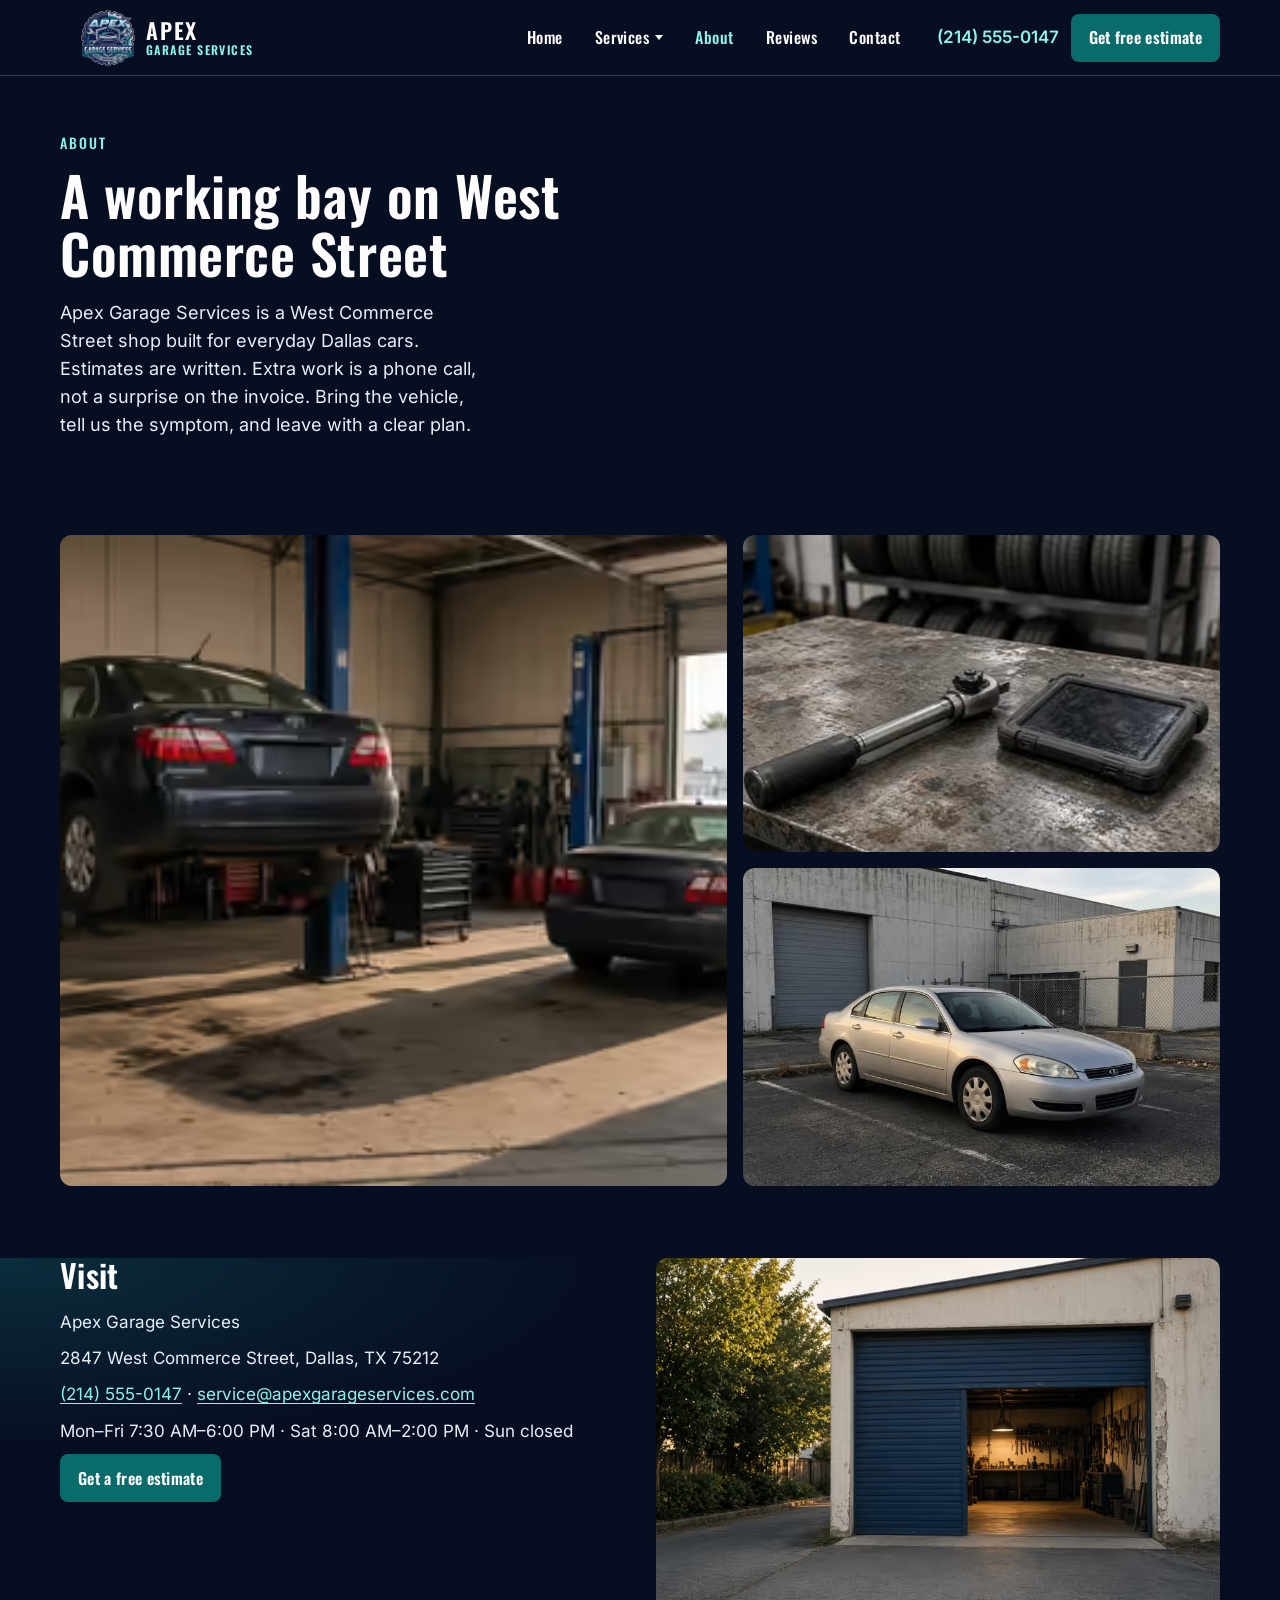
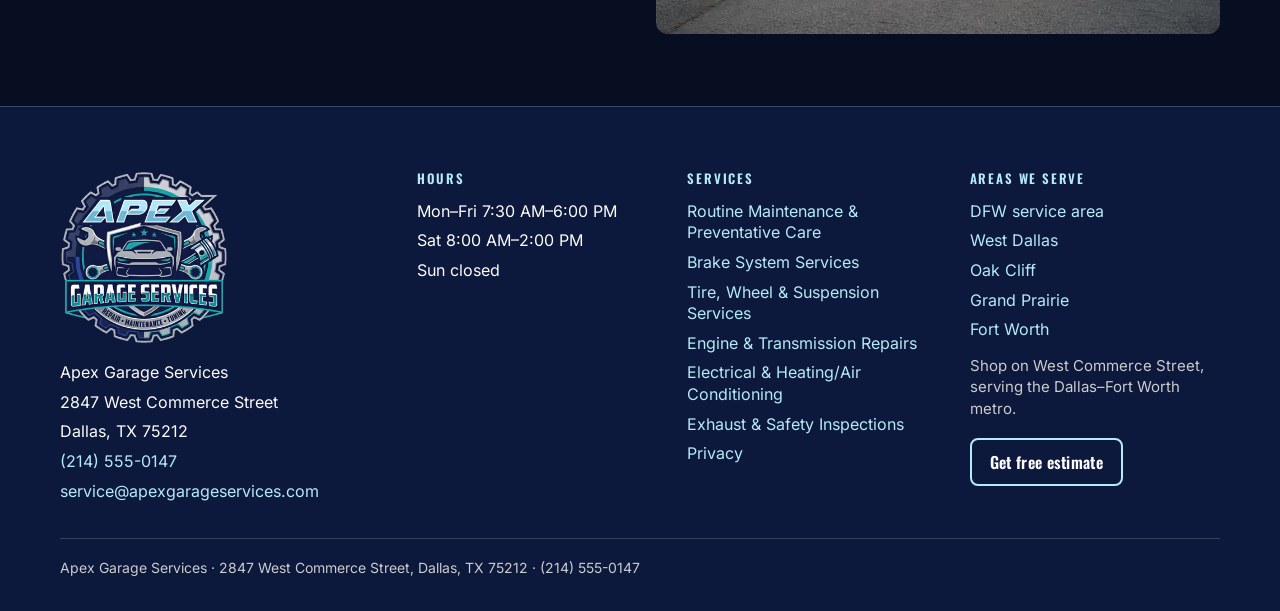
==== commit a86bbbd0: "Move the service list under the numbered cards. The job lines no longer cover the car. Picking a num" ====
--- a/about/index.html
+++ b/about/index.html
@@ -20,7 +20,7 @@
 <link rel="icon" href="../favicon.png" type="image/png">
 <link rel="preload" as="image" type="image/avif" imagesrcset="../assets/img/about-bay-480.avif 480w, ../assets/img/about-bay-768.avif 768w, ../assets/img/about-bay-960.avif 960w, ../assets/img/about-bay.avif 1280w" imagesizes="(max-width: 900px) calc(100vw - 32px), 658px" fetchpriority="high">
 <link rel="preload" href="../assets/fonts/oswald-latin.woff2" as="font" type="font/woff2" crossorigin>
-<style id="apex-css">@keyframes hero-drift{0%{transform:scale(1.07)}to{transform:scale(1)}}@keyframes rise-in{0%{opacity:0;transform:translateY(16px)}to{opacity:1;transform:none}}@keyframes pin-pulse{0%{transform:scale(.7);opacity:.9}to{transform:scale(1.5);opacity:0}}@font-face{font-family:Inter;font-style:normal;font-weight:400 600;font-display:swap;src:url(/assets/fonts/inter-latin.woff2)format("woff2");unicode-range:U+0000-00FF,U+0131,U+0152-0153,U+02BB-02BC,U+02C6,U+02DA,U+02DC,U+0304,U+0308,U+0329,U+2000-206F,U+20AC,U+2122,U+2191,U+2193,U+2212,U+2215,U+FEFF,U+FFFD}@font-face{font-family:Oswald;font-style:normal;font-weight:500 600;font-display:swap;src:url(/assets/fonts/oswald-latin.woff2)format("woff2");unicode-range:U+0000-00FF,U+0131,U+0152-0153,U+02BB-02BC,U+02C6,U+02DA,U+02DC,U+0304,U+0308,U+0329,U+2000-206F,U+20AC,U+2122,U+2191,U+2193,U+2212,U+2215,U+FEFF,U+FFFD}:root{--apex-navy:#0c183c;--apex-slate:#30394a;--apex-cyan:#b5eaf8;--apex-teal:#189c9c;--apex-teal-deep:#0c8490;--apex-teal-text:#8cf3ec;--apex-teal-text-hover:#d8fbff;--apex-teal-btn:#0a6b6b;--apex-teal-btn-hover:#084f52;--apex-silver:#acb1b7;--apex-silver-light:#cccccc;--apex-white:#fcfcfc;--apex-ground:#070e22;--apex-surface:#1b2c54;--apex-surface-2:#243664;--apex-line:rgba(181, 234, 248, 0.24);--apex-ink:#e8eef6;--apex-muted:#c9d3e2;--apex-navy-hover:#08122c;--apex-danger:#ffb7c3;--shadow:0 12px 28px rgba(0, 0, 0, 0.4);--radius-card:12px;--radius-ctl:8px;--max:1160px;--header:76px;--ease-out:cubic-bezier(0.2, 0.7, 0.2, 1);--motion-hover:220ms;--motion-reveal:520ms;--motion-menu:200ms}*,::after,::before{box-sizing:border-box}body,html{overflow-x:clip}html{scroll-behavior:smooth;color-scheme:dark}body{margin:0;background:var(--apex-ground);color:var(--apex-ink);font-family:Inter,system-ui,-apple-system,"Segoe UI",sans-serif;font-size:17px;line-height:1.55}img{max-width:100%;display:block}a{text-underline-offset:.18em}.bay-show .lane.is-on .lane-main strong,.site-nav a[aria-current=page],.site-nav a[aria-current=true],a,a:visited{color:var(--apex-teal-text)}.card h2 a:hover,.card h3 a:hover,a:hover{color:var(--apex-teal-text-hover)}.btn,.eyebrow,.menu-btn,.site-nav a,h1,h2,h3{font-family:Oswald,"Arial Narrow",Impact,sans-serif}.skip,h1,h2,h3{color:var(--apex-white)}h1,h2,h3{margin:0 0 16px;font-weight:600;letter-spacing:.01em;line-height:1.08}h1{font-size:clamp(36px,5vw,56px);max-width:16ch}h2{font-size:clamp(28px,3vw,32px)}h3{font-size:22px}p{margin:0 0 16px}.skip{position:absolute;left:16px;top:-40px;z-index:20;background:var(--apex-surface);padding:8px 12px}.skip:focus{top:8px}:focus-visible{outline:2px solid var(--apex-cyan);outline-offset:3px}.wrap{width:min(var(--max),calc(100% - 32px));margin-inline:auto}.site-header{position:sticky;top:0;z-index:30;height:var(--header);background:var(--apex-ground);border-bottom:1px solid var(--apex-line)}.header-bar,.logo{display:flex;align-items:center}.header-bar{height:100%;gap:24px}.logo{flex:none;gap:10px;color:var(--apex-white);text-decoration:none}.logo img{width:56px;height:56px;object-fit:contain}.logo-text{display:flex;flex-direction:column;gap:3px;line-height:1;font-family:Oswald,"Arial Narrow",Impact,sans-serif;font-weight:600}.logo-text span:first-child{font-size:22px;letter-spacing:.08em;text-transform:uppercase}.logo-text span:last-child{font-size:12px;letter-spacing:.12em;text-transform:uppercase;color:var(--apex-teal-text)}.site-nav{display:flex;align-items:center;gap:8px;margin-left:auto}.site-nav a{color:var(--apex-white);text-decoration:none;font-size:16px;letter-spacing:.03em;padding:10px 12px;border-radius:var(--radius-ctl)}.site-nav a:hover{background:var(--apex-surface-2);color:var(--apex-white)}.nav-drop{position:relative}.nav-drop>a{display:inline-flex;align-items:center;gap:6px}.nav-drop>a::after{content:"";width:0;height:0;border-left:4px solid transparent;border-right:4px solid transparent;border-top:5px solid currentColor}.nav-menu{display:flex;flex-direction:column;gap:4px;position:absolute;top:calc(100% + 4px);left:0;z-index:5;width:max-content;min-width:260px;max-width:min(26rem,calc(100vw - 24px));padding:8px;background:var(--apex-surface);border:1px solid var(--apex-line);border-radius:var(--radius-card);box-shadow:var(--shadow);visibility:hidden;opacity:0;transform:translateY(4px);pointer-events:none}.nav-menu::before{content:"";position:absolute;left:0;right:0;top:-12px;height:12px}.nav-drop:focus-within .nav-menu,.nav-drop:hover .nav-menu,.nav-drop[data-open=true] .nav-menu{visibility:visible;opacity:1;transform:none;pointer-events:auto;transition:opacity var(--motion-menu) var(--ease-out),transform var(--motion-menu) var(--ease-out)}.nav-menu a{display:flex;padding:10px 18px;line-height:1.25;letter-spacing:.02em;white-space:normal}.header-actions{display:flex;align-items:center;gap:12px}.call,.nav-menu a{min-height:44px;align-items:center}.call{color:var(--apex-teal-text);font-weight:600;text-decoration:none;display:inline-flex}.btn,.menu-btn{min-height:48px;border-radius:var(--radius-ctl);color:var(--apex-white);font-size:16px}.menu-btn{display:none;min-width:48px;border:1px solid var(--apex-line);background:var(--apex-surface);letter-spacing:.04em}.btn{position:relative;isolation:isolate;display:inline-flex;align-items:center;justify-content:center;padding:0 18px;border:0;font-weight:600;letter-spacing:.02em;text-decoration:none;cursor:pointer}.btn-teal:hover,.btn:hover{background:var(--apex-teal-btn-hover);color:var(--apex-white)}.btn,.btn-teal{background:var(--apex-teal-btn)}.btn-ghost{background:0 0;color:var(--apex-cyan);border:2px solid var(--apex-cyan)}.btn-ghost:hover{background:rgba(181,234,248,.12);color:var(--apex-cyan)}.hero{display:grid;min-height:min(88vh,780px);background:var(--apex-navy);overflow:visible}.cards>*,.footer-grid>*,.gallery>*,.hero>*,.split>*,.steps>*{min-width:0}.hero-media{grid-area:1/1;min-height:100%;background:var(--apex-slate);overflow:hidden}.hero-shade{grid-area:1/1;z-index:1;background:linear-gradient(90deg,rgba(7,14,34,.92)0,rgba(7,14,34,.88) 40%,rgba(7,14,34,.28) 58%,rgba(7,14,34,0) 72%);pointer-events:none}.hero-media img{width:100%;height:100%;object-fit:cover}.hero-copy{grid-area:1/1;z-index:2;display:flex;flex-direction:column;justify-content:center;width:min(var(--max),calc(100% - 32px));margin-inline:auto;padding:56px 0 148px;background:0 0;color:var(--apex-white)}.hero-copy h1{font-size:clamp(2.75rem,4vw + 1rem,5rem);max-width:none;letter-spacing:.04em;line-height:1.24}.hero-copy h1 span{display:block}.hero-actions{display:flex;flex-wrap:wrap;align-items:center;gap:12px 20px;margin:4px 0 12px}.hero-actions .btn{margin:0}.hero-call{color:var(--apex-white);font-weight:600;text-decoration:none;min-height:48px;display:inline-flex;align-items:center}.hero-call:hover,.scroll-cue{color:var(--apex-cyan)}.scroll-cue{margin:12px 0 0;font-family:Oswald,"Arial Narrow",Impact,sans-serif;font-size:13px;letter-spacing:.18em;text-transform:uppercase}.chips a,.promise-card{background:var(--apex-surface)}.promise-card{grid-area:1/1;z-index:3;align-self:end;width:min(var(--max),calc(100% - 32px));margin:0 auto -36px;padding:18px 22px;color:var(--apex-ink);border:1px solid var(--apex-line);border-radius:var(--radius-card);box-shadow:var(--shadow)}.promise-card .trust li{padding-top:0;border-top:0;color:var(--apex-muted)}.promise-card .trust strong{color:var(--apex-white)}.area-band{padding:52px 0 16px;background:var(--apex-ground)}.area-band p{margin-block:0}.chips,.cta-band .wrap{display:flex;flex-wrap:wrap}.chips{gap:10px;margin:0;padding:0;list-style:none}.chips a{display:inline-flex;align-items:center;min-height:44px;padding:0 16px;border:1.5px solid var(--apex-teal);border-radius:999px;color:var(--apex-teal-text);font-weight:600;text-decoration:none}.chips a:hover{background:var(--apex-surface-2);color:var(--apex-teal-text-hover)}.cta-band{padding:36px 0}.cta-band .wrap{align-items:center;justify-content:space-between;gap:16px 24px}.cta-band h2{margin:0}#estimate{scroll-margin-top:calc(var(--header) + 8px)}.band .step h3,.band>.wrap>.section-head h2,.cta-band .btn,.cta-band h2,.hero-copy h1,.trust strong{color:var(--apex-white)}.band-navy{background:var(--apex-navy)}.band .step span{font-size:clamp(42px,5vw,68px);line-height:.85;margin-bottom:12px;color:transparent;-webkit-text-stroke:1.5px var(--apex-teal-text)}.band .step{color:var(--apex-ink);background:#3a4560;border-color:rgba(181,234,248,.28)}.eyebrow{margin:0 0 12px;color:var(--apex-teal-text);font-size:14px;letter-spacing:.14em;text-transform:uppercase}.hero-copy .eyebrow{color:var(--apex-cyan)}.lede{font-size:18px;max-width:38ch}.hero-copy .btn{align-self:flex-start;margin:8px 0 24px}.trust{display:grid;grid-template-columns:repeat(3,1fr);gap:12px;margin:0;padding:0;list-style:none}.trust li{margin:0;padding-top:12px;border-top:1px solid rgba(252,252,252,.28);color:var(--apex-silver-light);font-size:16px}.trust strong{display:block;font-size:16px}.section{padding:72px 0}.section-head{max-width:640px;margin-bottom:32px}.cards{display:grid;grid-template-columns:repeat(3,1fr);gap:24px}.lane-list{display:grid;grid-template-columns:1fr 1fr;gap:12px;margin:0;padding:0;list-style:none}.lane{display:flex;flex-direction:column;align-items:flex-start;gap:12px;position:relative;isolation:isolate;min-height:100%;padding:18px 18px 16px;background:var(--apex-surface);border:1px solid var(--apex-line);border-radius:var(--radius-card);box-shadow:var(--shadow);--spot-x:50%;--spot-y:20%}.lane::after,.lane::before{content:"";position:absolute;pointer-events:none}.lane::before{inset:0;border-radius:inherit;background:radial-gradient(240px circle at var(--spot-x) var(--spot-y),rgba(140,243,236,.22),transparent 70%);opacity:0}.lane::after{left:16px;right:16px;top:0;height:1px;background:linear-gradient(90deg,transparent,var(--apex-teal-text),transparent);opacity:0;transform:scaleX(.4);transform-origin:center}.lane:focus-within{border-color:rgba(140,243,236,.55)}.lane-est,.lane-main{position:relative;z-index:1}.lane-main{text-decoration:none}.lane-main strong{display:block;margin-bottom:6px;font-family:Oswald,"Arial Narrow",Impact,sans-serif;font-weight:600;font-size:22px;letter-spacing:.02em;line-height:1.2}.lane-main span{display:block;color:var(--apex-muted);font-size:16px;line-height:1.45}.lane-main,.lane-main:hover{color:var(--apex-white)}.lane-est{display:inline-flex;align-items:center;gap:6px;font-weight:600}.lane-est::after{content:"";width:7px;height:7px;border-top:1.5px solid currentColor;border-right:1.5px solid currentColor;transform:rotate(45deg)}@media (max-width:800px){.lane-list{grid-template-columns:1fr}}.card,.card>a{position:relative}.card{display:flex;flex-direction:column;isolation:isolate;background:var(--apex-surface);border:1px solid var(--apex-line);border-radius:var(--radius-card);box-shadow:var(--shadow);overflow:visible}.card>a{display:block;aspect-ratio:3/2;overflow:hidden;border-radius:calc(var(--radius-card) - 1px) calc(var(--radius-card) - 1px)0 0}.card img{position:absolute;inset:0;width:100%;height:100%;object-fit:cover}.card h2{margin:0;font-size:22px}.card h2 a,.card h3 a{color:inherit;text-decoration:none}.logo picture,.site-footer picture{display:contents}.card>a picture,.card>picture,.frame picture,.hero-media picture{display:block;height:100%}.lead-form button:disabled{opacity:.65;cursor:wait}.form-status{margin:0 0 12px}.card-body{padding:20px 20px 24px;display:flex;flex-direction:column;gap:8px;flex:1}.card-body p{flex:1}.icon{width:36px;height:36px;color:var(--apex-teal)}.faq,.gallery .stack,.quotes,.steps{display:grid;gap:16px}.steps{grid-template-columns:repeat(3,1fr)}.faq details,.note,.quote,.step{background:var(--apex-surface);border:1px solid var(--apex-line);border-radius:var(--radius-card);padding:20px}.step span{display:block;margin-bottom:8px;color:var(--apex-teal-text);font-family:Oswald,"Arial Narrow",sans-serif;font-size:20px}.band{background:var(--apex-slate);color:var(--apex-white)}.band a,.site-footer a{color:var(--apex-cyan)}.split{display:grid;grid-template-columns:1fr 1fr;gap:32px;align-items:start}.frame{border-radius:var(--radius-card);overflow:hidden;min-height:240px;background:var(--apex-slate)}.frame img{width:100%;height:100%;object-fit:cover;min-height:240px}.nap{margin:0;padding:0;list-style:none}.nap li{margin:0 0 10px}.lead-form{background:var(--apex-surface);border:1px solid var(--apex-line);border-radius:var(--radius-card);box-shadow:var(--shadow);padding:24px}.form-grid,label{display:grid;gap:14px}label{gap:6px;font-size:14px;font-weight:600}input,select,textarea{width:100%;min-height:48px;padding:10px 12px;border:1px solid var(--apex-line);border-radius:var(--radius-ctl);background:var(--apex-surface-2);color:var(--apex-ink);font:inherit;font-weight:400}textarea{min-height:112px;resize:vertical}input:focus,select:focus,textarea:focus{outline:2px solid var(--apex-cyan);outline-offset:1px;border-color:var(--apex-teal)}.check{grid-template-columns:20px 1fr;align-items:start;font-weight:400}.check input{width:20px;min-height:20px;margin-top:2px;accent-color:var(--apex-teal)}.hp{position:absolute;left:-9999px;height:0;overflow:hidden}.field-error{margin:0;color:var(--apex-danger);font-size:14px;font-weight:600}::placeholder{color:var(--apex-muted);opacity:1}::selection{background:var(--apex-cyan);color:var(--apex-navy)}input:-webkit-autofill,select:-webkit-autofill,textarea:-webkit-autofill{-webkit-text-fill-color:var(--apex-ink);caret-color:var(--apex-ink);box-shadow:0 0 0 1000px var(--apex-surface-2) inset}.is-invalid{border-color:var(--apex-danger)}.help{margin:0 0 16px;font-size:14px}.site-footer{background:var(--apex-navy);color:var(--apex-white);padding:64px 0 32px;border-top:1px solid var(--apex-line)}.footer-grid{display:grid;grid-template-columns:minmax(220px,1.3fr) minmax(190px,.95fr) minmax(200px,1fr) minmax(200px,1fr);gap:36px 32px;align-items:start}.lockup{width:168px;height:auto}.fine{margin-top:36px;padding-top:18px;border-top:1px solid rgba(252,252,252,.18);color:var(--apex-silver-light);font-size:14px}.mobile-bar{display:none}.page-hero{padding:56px 0 8px}.page-hero h1{max-width:18ch;font-size:clamp(2.25rem,3vw + 1rem,3.4rem)}.prose{max-width:68ch}.breadcrumbs ol,.related{display:flex;flex-wrap:wrap;gap:12px}.gallery{display:grid;grid-template-columns:1.4fr 1fr;gap:16px}details summary{cursor:pointer;font-weight:600;color:var(--apex-white)}details p{margin:12px 0 0}@media (max-width:900px){.cards,.footer-grid,.gallery,.split,.steps,.trust{grid-template-columns:1fr}.section{padding:48px 0}.nav-drop,.nav-menu,.site-nav{flex-direction:column;align-items:stretch}.site-nav{display:none;position:absolute;top:var(--header);left:0;right:0;gap:0;padding:8px 16px 16px;background:var(--apex-surface);border-bottom:1px solid var(--apex-line)}.site-nav[data-open=true]{display:flex}.nav-drop,.nav-menu{display:flex}.nav-menu{position:static;width:auto;min-width:0;margin:4px 0 8px;padding:6px;gap:4px;border:1px solid var(--apex-line);border-radius:var(--radius-ctl);box-shadow:none;background:var(--apex-ground);visibility:visible;opacity:1;transform:none;pointer-events:auto}.nav-menu a{white-space:normal}.menu-btn{display:inline-flex;align-items:center;justify-content:center}.logo img{width:44px;height:44px}.logo-text span:first-child{font-size:18px}.logo-text span:last-child{font-size:10px}.header-actions .btn,.header-actions .call{display:none}.mobile-bar{display:grid;grid-template-columns:1fr 1fr;gap:8px;position:fixed;left:0;right:0;bottom:0;z-index:40;padding:8px 12px calc(8px + env(safe-area-inset-bottom));background:var(--apex-surface);border-top:1px solid var(--apex-line)}html{scroll-padding-bottom:112px}body{padding-bottom:112px}#estimate,.lead-form,.lead-form button,.lead-form input,.lead-form select,.lead-form textarea{scroll-margin-bottom:112px}}@media (prefers-reduced-motion:reduce){html{scroll-behavior:auto}*,::after,::before{animation:none!important;transition:none!important}[data-reveal],[data-reveal].is-pending,[data-reveal].is-shown{opacity:1!important;transform:none!important}.nav-drop:focus-within .nav-menu,.nav-drop:hover .nav-menu,.nav-drop[data-open=true] .nav-menu{opacity:1!important;visibility:visible!important;transform:none!important}}.trust-line{margin:0 0 20px;color:var(--apex-cyan);font-size:16px;max-width:36ch}.breadcrumbs{padding:16px 0 0;font-size:14px}.breadcrumbs ol{gap:8px;margin:0;padding:0;list-style:none;color:var(--apex-muted)}.breadcrumbs li:not(:last-child)::after{content:"/";margin-left:8px;color:var(--apex-silver)}.breadcrumbs a{color:var(--apex-teal-text);text-decoration:none}.breadcrumbs a:hover,.site-footer a:hover{text-decoration:underline}.map-embed{margin:16px 0;border-radius:var(--radius-card);overflow:hidden;border:1px solid var(--apex-line);background:var(--apex-slate);aspect-ratio:4/3}.map-embed iframe{display:block;width:100%;height:100%;border:0}.neighborhoods{display:grid;gap:28px;max-width:72ch}.neighborhood h2{margin-bottom:10px}.bio-slots,.cert-slots{display:grid;gap:12px;margin:0 0 24px;padding:0}.cert-slots{list-style:disc;padding-left:1.2em}#google-reviews .prose,.bio-slot{padding:16px;border:1px dashed var(--apex-line);border-radius:var(--radius-card);background:var(--apex-surface)}.bio-slot h3{margin-bottom:8px;font-size:18px}.area-links a{white-space:nowrap}.mobile-bar.is-hidden{transform:translateY(110%);pointer-events:none}.mobile-bar{transition:transform .2s ease}.mobile-bar .btn{width:100%}@media (max-width:900px){.hero{display:flex;flex-direction:column;min-height:0}.hero-shade{display:none}.hero-media{position:relative;height:26vh;min-height:160px;max-height:220px}.hero-media img,.hero-media picture{max-height:none;height:100%;aspect-ratio:auto}.hero-copy{width:auto;margin:0;padding:22px 20px 16px;background:var(--apex-navy)}.hero-copy h1{font-size:clamp(1.85rem,7.2vw,2.5rem);max-width:none;letter-spacing:.03em;line-height:1.12}.hero-copy .lede{font-size:16.5px}.promise-card{position:relative;width:min(var(--max),calc(100% - 32px));margin:16px auto 0}.area-band{padding-top:28px}.scroll-cue{display:none}.trust-line{margin-bottom:12px}}@media (max-width:900px) and (max-height:700px){.hero-media{height:22vh;min-height:140px;max-height:180px}.hero-copy{padding-top:16px;padding-bottom:8px}}.site-footer h2{margin:0 0 14px;color:var(--apex-cyan);font-size:13px;font-weight:600;letter-spacing:.14em;text-transform:uppercase;line-height:1.2}.footer-list{display:grid;gap:8px;margin:0;padding:0;list-style:none}.footer-brand .footer-list{margin-top:18px}.site-footer .footer-list li{margin:0;color:var(--apex-white);font-size:16px;line-height:1.35}.site-footer a{text-decoration:none}.footer-note{margin:14px 0 0;color:var(--apex-silver-light);font-size:15px;line-height:1.45;max-width:32ch}.site-footer .btn{margin-top:18px;color:var(--apex-white)}.site-footer .btn:hover{text-decoration:none;color:var(--apex-white)}@media (max-width:1100px){.footer-grid{grid-template-columns:1fr 1fr}}@media (max-width:900px){.footer-grid{grid-template-columns:1fr}}#estimate{background:radial-gradient(820px 260px at 0% 0%,rgba(24,156,156,.22),transparent 72%),var(--apex-ground)}.reviews-hero{background:var(--apex-navy);padding:72px 0}.reviews-hero,.reviews-hero .lede,.reviews-hero h1{color:var(--apex-white)}.reviews-hero .eyebrow{color:var(--apex-cyan)}.reviews-hero .lede{max-width:40ch}#google-reviews{padding-top:0}#google-reviews .prose{border:1px solid var(--apex-line);box-shadow:var(--shadow);padding:32px 28px;margin-top:-36px}.nav-drop>a,.site-nav>a,details summary{position:relative}.nav-drop>a::before,.site-nav>a::before,details summary::after{content:"";position:absolute;left:12px;right:12px;bottom:4px;height:2px;background:var(--apex-teal);transform:scaleX(0);transform-origin:left center;pointer-events:none}.btn::before,.card::after{content:"";position:absolute;inset:0;border-radius:inherit;pointer-events:none;opacity:0}.btn::before{z-index:-1;box-shadow:0 8px 18px rgba(12,24,60,.18)}.card::after{z-index:-1;box-shadow:0 16px 32px rgba(12,24,60,.16)}details summary::after{left:0;right:0;bottom:0}.card>a:focus-visible{outline-offset:-4px}@media (hover:hover) and (pointer:fine){.btn,.card,.chips a{transition:transform var(--motion-hover) var(--ease-out)}.btn::before,.card::after,.lane-est::after,.lane::after,.lane::before,.nav-drop>a::before,.site-nav>a::before,details summary::after{transition:opacity var(--motion-hover) var(--ease-out),transform var(--motion-hover) var(--ease-out)}.card>a img{transition:transform 300ms var(--ease-out)}.chips a:hover{transform:translateY(-2px)}.btn:hover:not(:disabled){transform:translateY(-2px)}.btn:hover:not(:disabled)::before,.card:hover:not(.is-pending)::after{opacity:1}.btn-ghost:hover:not(:disabled){transform:translateY(-1px)}.btn:disabled,.btn:disabled:hover,.mobile-bar .btn,.mobile-bar .btn:hover{transform:none}.btn:disabled::before,.mobile-bar .btn::before{opacity:0}.nav-drop>a:hover::before,.site-nav>a:hover::before,details summary:hover::after{transform:scaleX(1)}.card:hover:not(.is-pending){transform:translateY(-4px)}.card:hover:not(.is-pending)>a img{transform:scale(1.025)}html.js-motion .card[data-reveal].is-shown:hover{transform:translateY(-4px);transition:transform var(--motion-hover) var(--ease-out),opacity var(--motion-reveal) var(--ease-out)}.lane{transition:transform var(--motion-hover) var(--ease-out),border-color var(--motion-hover) var(--ease-out)}.lane:focus-within:not(.is-pending),.lane:hover:not(.is-pending){transform:translateY(-6px);border-color:rgba(140,243,236,.55)}.lane:focus-within::after,.lane:focus-within::before,.lane:hover::after,.lane:hover::before{opacity:1}.lane:focus-within::after,.lane:hover::after{transform:scaleX(1)}.lane:focus-within .lane-est::after,.lane:hover .lane-est::after{transform:rotate(45deg) translate(2px,-2px)}html.js-motion .lane[data-reveal].is-shown:focus-within,html.js-motion .lane[data-reveal].is-shown:hover{transform:translateY(-6px);transition:transform var(--motion-hover) var(--ease-out),border-color var(--motion-hover) var(--ease-out),opacity var(--motion-reveal) var(--ease-out)}.frame img{transition:transform 420ms var(--ease-out)}.frame:hover img{transform:scale(1.035)}}@media (prefers-reduced-motion:no-preference){.hero-media img{transform-origin:68% 42%;animation:hero-drift 18s var(--ease-out) both}.hero-copy .eyebrow,.page-hero .wrap>*,.promise-card .trust li{animation:rise-in 520ms var(--ease-out) backwards}.hero-copy h1 span:nth-child(1),.page-hero .wrap>:nth-child(2){animation-delay:80ms}.page-hero .wrap>:nth-child(3){animation-delay:150ms}.hero-copy h1 span{animation:rise-in 560ms var(--ease-out) backwards}.hero-copy h1 span:nth-child(2){animation-delay:170ms}.hero-copy h1 span:nth-child(3){animation-delay:260ms}.hero-copy .lede{animation:rise-in 520ms var(--ease-out) 340ms backwards}.hero-actions{animation:rise-in 520ms var(--ease-out) 420ms backwards}.trust-line{animation:rise-in 520ms var(--ease-out) 500ms backwards}.scroll-cue{animation:rise-in 520ms var(--ease-out) 580ms backwards}.promise-card .trust li:nth-child(2){animation-delay:90ms}.promise-card .trust li:nth-child(3){animation-delay:170ms}.area-band p{animation:rise-in 520ms var(--ease-out) 180ms backwards}}html.js-motion [data-reveal].is-pending{opacity:0;transform:translateY(16px);transition:none}html.js-motion [data-reveal].is-shown{opacity:1;transform:none;transition:opacity var(--motion-reveal) var(--ease-out) var(--reveal-delay, 0ms),transform var(--motion-reveal) var(--ease-out) var(--reveal-delay, 0ms)}html.js-motion .lane[data-reveal].is-pending{transform:translateY(22px) scale(.98)}@media (max-width:900px){html.js-motion [data-reveal-group]>[data-reveal]{transition-delay:0ms!important}html.js-motion .lane-list>[data-reveal]{transition-delay:var(--reveal-delay, 0ms)!important}.nav-menu{visibility:visible;opacity:1;transform:none;pointer-events:auto}}#on-the-car{scroll-margin-top:calc(var(--header) + 8px)}.bay{display:grid;grid-template-columns:minmax(0,1fr) minmax(300px,460px);gap:28px;align-items:start}.bay-stage{position:sticky;top:calc(var(--header) + 12px);z-index:2}.bay-viewport{position:relative;overflow:hidden;aspect-ratio:16/9;border:1px solid var(--apex-line);border-radius:var(--radius-card);background:#15233f}.spin{position:absolute;inset:0;touch-action:pan-y;cursor:grab;user-select:none}.spin:focus-visible{outline:2px solid var(--apex-teal-text);outline-offset:-3px}.spin.is-dragging{cursor:grabbing}.spin-frame{position:absolute;inset:0;width:100%;height:100%;object-fit:cover;opacity:0;pointer-events:none;transition:opacity 420ms cubic-bezier(.4,0,.2,1)}.spin.is-dragging .spin-frame{transition-duration:70ms}.spin-frame.is-on{opacity:1}.spin-hint{margin:10px 0 0;color:var(--apex-muted);font-size:14px}.callout b,.pin{border-radius:50%}.pin{position:absolute;left:68%;top:63%;width:14px;height:14px;background:#8cf3ec;transform:translate(-50%,-50%);pointer-events:none;transition:opacity 320ms var(--ease-out)}.spin.is-dragging .cutaway,.spin.is-dragging .pin,.spin.is-free .cutaway,.spin.is-free .pin,.spin.is-turning .pin{opacity:0}.pin::after,.pin::before{content:"";position:absolute}.pin::before{left:50%;bottom:100%;width:2px;height:28px;background:#8cf3ec;transform:translateX(-50%)}.pin::after{inset:-8px;border:2px solid rgba(140,243,236,.7);border-radius:50%;animation:pin-pulse 1.6s var(--ease-out) infinite}.bay-status{margin:14px 0 0;min-height:3.4em}.bay-where{display:block;color:var(--apex-white);font-family:Oswald,"Arial Narrow",Impact,sans-serif;font-size:22px;font-weight:600;letter-spacing:.03em;line-height:1.15}.bay-name{display:block;margin-top:4px;color:var(--apex-cyan);font-size:15px}.svc-group{margin:0 0 22px;scroll-margin-top:calc(var(--header) + 12px)}.svc span,.svc strong,.svc-title span{display:block}.page-hero .svc-lede{max-width:48ch}.svc-group h3{margin:0 0 10px;color:var(--apex-cyan);font-size:18px;letter-spacing:.02em;line-height:1.25;text-transform:none}.cutaway img,.svc{width:100%;display:block}.svc{margin:0 0 6px;padding:10px 12px;border:1px solid transparent;border-radius:var(--radius-ctl);background:0 0;color:inherit;font:inherit;text-align:left;cursor:pointer}.svc strong{color:var(--apex-white);font-family:Oswald,"Arial Narrow",Impact,sans-serif;font-size:17px;font-weight:600;letter-spacing:.02em}.svc span{margin-top:2px;color:var(--apex-muted);font-size:14.5px;line-height:1.4}.svc:hover,.svc[aria-pressed=true]{background:var(--apex-surface-2);border-color:var(--apex-line);box-shadow:inset 3px 0 0 var(--apex-teal)}.bay-cta{margin:8px 0 0}@media (max-width:900px){.bay{grid-template-columns:1fr}.bay-stage{order:-1;position:sticky;top:calc(var(--header) + 4px);padding-bottom:8px;background:var(--apex-ground)}}.bay-show{display:flex;flex-direction:column;gap:22px}.bay-show .bay-stage{position:relative;top:auto;order:0;width:100%;padding:0;background:0 0}.bay-show .bay-viewport{aspect-ratio:auto;min-height:0;border-radius:20px;background:#152240;box-shadow:0 28px 70px rgba(0,0,0,.45)}.bay-show .spin-stage{position:relative;aspect-ratio:16/11;background:radial-gradient(70% 42%at 50% 100%,rgba(24,156,156,.22),transparent 70%),#152240}.bay-show .spin{top:auto;right:0;bottom:0;left:0;height:calc(100%*9/11)}.callout-lines,.cutaway{position:absolute;inset:0}.cutaway{z-index:2;margin:0;pointer-events:none;transition:opacity 320ms var(--ease-out)}.cutaway img{height:100%;object-fit:cover}.callout-lines{width:100%;height:100%;overflow:visible}.cline{stroke:rgba(181,234,248,.75);stroke-width:1.5px;vector-effect:non-scaling-stroke;fill:none}.cline.is-on{stroke:#8cf3ec;stroke-width:2px}.callout,.cdot{position:absolute}.cdot{z-index:3;width:10px;height:10px;margin:-5px 0 0-5px;border-radius:50%;background:#8cf3ec;box-shadow:0 0 0 4px rgba(140,243,236,.22)}.cdot.is-on{box-shadow:0 0 0 6px rgba(140,243,236,.38)}.callout{z-index:4;display:inline-flex;align-items:center;gap:8px;min-height:36px;margin:0;padding:4px 12px 4px 4px;border:1px solid transparent;border-radius:999px;background:#fff;color:#10203f;box-shadow:0 8px 18px rgba(0,0,0,.28);cursor:pointer;font-family:Oswald,"Arial Narrow",Impact,sans-serif;font-size:14px;font-weight:600;letter-spacing:.04em;line-height:1;text-transform:uppercase;pointer-events:auto}.callout b{display:grid;place-items:center;width:28px;height:28px;background:#149c9c;color:#fff;font-size:13px}.bay-show .callout{gap:0;padding:4px}.bay-show .callout>span{position:absolute;width:1px;height:1px;padding:0;margin:-1px;overflow:hidden;clip:rect(0,0,0,0);white-space:nowrap;border:0}.callout.is-on{border-color:#8cf3ec;box-shadow:0 0 0 3px rgba(140,243,236,.35),0 8px 18px rgba(0,0,0,.28)}.callout:focus-visible{outline:2px solid #10203f;outline-offset:3px}.bay-show .spin:not(.is-dragging):not(.is-free) .bay-status,.bay-show .spin:not(.is-dragging):not(.is-free) .pin{opacity:0}.bay-show .pin{width:16px;height:16px}.bay-show .pin::before{height:42px}.bay-show .bay-status,.bay-show .spin-hint{position:absolute;z-index:3;margin:0;pointer-events:none;bottom:16px;border:1px solid var(--apex-line)}.bay-show .spin-hint{top:auto;right:16px;padding:6px 12px;border-radius:999px;background:rgba(7,14,34,.62);color:var(--apex-cyan);font-size:13px;letter-spacing:.08em;text-transform:uppercase}.bay-show .bay-status{left:16px;min-height:0;max-width:min(420px,calc(100% - 32px));padding:14px 16px;border-radius:14px;background:rgba(7,14,34,.78)}.job-dock{gap:10px}.job-dock,.job-sets{display:grid}.bay-show .job-dock{position:absolute;z-index:4;top:14px;left:72px;right:220px;width:auto;max-height:62%;margin:0;padding:12px 12px 10px;overflow:auto;border:1px solid rgba(181,234,248,.18);border-radius:16px;background:rgba(7,14,34,.78);backdrop-filter:blur(10px);transition:opacity 320ms var(--ease-out)}.bay-show .spin.is-dragging .job-dock,.bay-show .spin.is-free .job-dock{opacity:0;pointer-events:none}.bay-show .job-dock .svc{padding:8px 10px}.bay-show .job-dock .svc span{margin-top:1px;font-size:13.5px;line-height:1.35}.job-kicker{margin:0;color:var(--apex-cyan);font-family:Oswald,"Arial Narrow",Impact,sans-serif;font-size:13px;font-weight:600;letter-spacing:.14em;text-transform:uppercase}.job-set{display:grid;grid-template-columns:1fr 1fr;gap:8px;transition:opacity 400ms var(--ease-out),transform 400ms var(--ease-out)}.job-set.is-out,.job-set.is-shown{grid-area:1/1}.job-set.is-out{opacity:0;transform:translateY(10px);pointer-events:none}.job-set[hidden]{display:none}.bay-show .lane.svc-group,.job-set .svc{margin:0}.bay-show .pick-list{gap:14px}.bay-show .lane{align-items:stretch;padding:0;border-left-width:3px;border-left-color:rgba(181,234,248,.28);background:linear-gradient(180deg,rgba(181,234,248,.05),transparent 42%),var(--apex-surface);border-radius:18px}.bay-show .lane.is-on{border-color:rgba(140,243,236,.4);border-left-color:var(--apex-teal-text);background:linear-gradient(100deg,rgba(140,243,236,.12),transparent 48%),var(--apex-surface)}.bay-show .lane.is-on,.bay-show .lane:focus-within,.bay-show .lane:hover{border-left-color:var(--apex-teal-text)}.bay-show .lane::after{left:20px;right:20px;top:auto;bottom:0;width:auto;height:2px;opacity:1;transform:scaleX(0);transform-origin:left center;background:linear-gradient(90deg,var(--apex-teal-text),transparent 78%)}.bay-show .lane.is-on::after,.bay-show .lane:focus-within::after,.bay-show .lane:hover::after{transform:scaleX(1)}.bay-show .svc-lead,.bay-show .svc-lead:hover,.bay-show .svc-lead[aria-pressed=true]{display:grid;grid-template-columns:58px minmax(0,1fr);gap:10px 14px;align-items:start;width:100%;height:100%;margin:0;padding:22px 20px 20px;border:0;background:0 0;box-shadow:none;cursor:pointer}.pick-no{padding-top:2px;font-family:Oswald,"Arial Narrow",Impact,sans-serif;font-size:32px;font-weight:600;letter-spacing:.04em;line-height:1;color:#9bb6cc}.bay-show .lane.is-on .pick-no,.bay-show .lane.is-on .pick-where,.bay-show .lane:focus-within .pick-no,.bay-show .lane:focus-within .pick-where,.bay-show .lane:hover .pick-no,.bay-show .lane:hover .pick-where{color:var(--apex-teal-text)}.bay-show .pick-copy{display:block;min-width:0}.bay-show .pick-copy strong{margin-bottom:6px;font-size:22px;line-height:1.15}.bay-show .pick-copy>span{margin-top:0;font-size:16px;line-height:1.45}.pick-where{display:flex;align-items:center;gap:8px;margin-top:14px;color:var(--apex-muted);font-family:Oswald,"Arial Narrow",Impact,sans-serif;font-size:13px;font-style:normal;font-weight:600;letter-spacing:.14em;line-height:1;text-transform:uppercase}.pick-where::before{content:"";width:6px;height:6px;flex:0 0 6px;border-radius:50%;background:currentColor;box-shadow:0 0 0 3px rgba(140,243,236,.16)}@media (max-width:1000px){.bay-show .spin-stage{display:flex;flex-direction:column;aspect-ratio:auto;min-height:0;background:0 0}.bay-show .spin{position:relative;inset:auto;width:100%;height:auto;aspect-ratio:16/9;min-height:0}.bay-show .spin-frame{object-fit:contain;object-position:center bottom}.bay-show .spin-hint{display:none}.callout{font-size:11px;gap:0;padding:3px}.callout b{width:22px;height:22px;font-size:11px}.bay-show .bay-status{max-width:46%;padding:10px 12px}.bay-show .bay-name{font-size:13px}.bay-show .job-dock{top:8px;left:46px;right:78px;max-height:48%;padding:8px;border-radius:12px}.bay-show .job-dock .svc strong{font-size:14px}.bay-show .job-dock .svc span{font-size:12px}.job-set{grid-template-columns:1fr}.bay-show .bay-where{font-size:18px}.bay-show .svc-lead,.bay-show .svc-lead:hover,.bay-show .svc-lead[aria-pressed=true]{grid-template-columns:46px minmax(0,1fr);padding:18px 16px 16px}.pick-no{font-size:26px}.bay-show .pick-copy strong{font-size:20px}}</style>
+<style id="apex-css">@keyframes hero-drift{0%{transform:scale(1.07)}to{transform:scale(1)}}@keyframes rise-in{0%{opacity:0;transform:translateY(16px)}to{opacity:1;transform:none}}@keyframes pin-pulse{0%{transform:scale(.7);opacity:.9}to{transform:scale(1.5);opacity:0}}@font-face{font-family:Inter;font-style:normal;font-weight:400 600;font-display:swap;src:url(/assets/fonts/inter-latin.woff2)format("woff2");unicode-range:U+0000-00FF,U+0131,U+0152-0153,U+02BB-02BC,U+02C6,U+02DA,U+02DC,U+0304,U+0308,U+0329,U+2000-206F,U+20AC,U+2122,U+2191,U+2193,U+2212,U+2215,U+FEFF,U+FFFD}@font-face{font-family:Oswald;font-style:normal;font-weight:500 600;font-display:swap;src:url(/assets/fonts/oswald-latin.woff2)format("woff2");unicode-range:U+0000-00FF,U+0131,U+0152-0153,U+02BB-02BC,U+02C6,U+02DA,U+02DC,U+0304,U+0308,U+0329,U+2000-206F,U+20AC,U+2122,U+2191,U+2193,U+2212,U+2215,U+FEFF,U+FFFD}:root{--apex-navy:#0c183c;--apex-slate:#30394a;--apex-cyan:#b5eaf8;--apex-teal:#189c9c;--apex-teal-deep:#0c8490;--apex-teal-text:#8cf3ec;--apex-teal-text-hover:#d8fbff;--apex-teal-btn:#0a6b6b;--apex-teal-btn-hover:#084f52;--apex-silver:#acb1b7;--apex-silver-light:#cccccc;--apex-white:#fcfcfc;--apex-ground:#070e22;--apex-surface:#1b2c54;--apex-surface-2:#243664;--apex-line:rgba(181, 234, 248, 0.24);--apex-ink:#e8eef6;--apex-muted:#c9d3e2;--apex-navy-hover:#08122c;--apex-danger:#ffb7c3;--shadow:0 12px 28px rgba(0, 0, 0, 0.4);--radius-card:12px;--radius-ctl:8px;--max:1160px;--header:76px;--ease-out:cubic-bezier(0.2, 0.7, 0.2, 1);--motion-hover:220ms;--motion-reveal:520ms;--motion-menu:200ms}*,::after,::before{box-sizing:border-box}body,html{overflow-x:clip}html{scroll-behavior:smooth;color-scheme:dark}body{margin:0;background:var(--apex-ground);color:var(--apex-ink);font-family:Inter,system-ui,-apple-system,"Segoe UI",sans-serif;font-size:17px;line-height:1.55}img{max-width:100%;display:block}a{text-underline-offset:.18em}.bay-show .lane.is-on .lane-main strong,.site-nav a[aria-current=page],.site-nav a[aria-current=true],a,a:visited{color:var(--apex-teal-text)}.card h2 a:hover,.card h3 a:hover,a:hover{color:var(--apex-teal-text-hover)}.btn,.eyebrow,.menu-btn,.site-nav a,h1,h2,h3{font-family:Oswald,"Arial Narrow",Impact,sans-serif}.skip,h1,h2,h3{color:var(--apex-white)}h1,h2,h3{margin:0 0 16px;font-weight:600;letter-spacing:.01em;line-height:1.08}h1{font-size:clamp(36px,5vw,56px);max-width:16ch}h2{font-size:clamp(28px,3vw,32px)}h3{font-size:22px}p{margin:0 0 16px}.skip{position:absolute;left:16px;top:-40px;z-index:20;background:var(--apex-surface);padding:8px 12px}.skip:focus{top:8px}:focus-visible{outline:2px solid var(--apex-cyan);outline-offset:3px}.wrap{width:min(var(--max),calc(100% - 32px));margin-inline:auto}.site-header{position:sticky;top:0;z-index:30;height:var(--header);background:var(--apex-ground);border-bottom:1px solid var(--apex-line)}.header-bar,.logo{display:flex;align-items:center}.header-bar{height:100%;gap:24px}.logo{flex:none;gap:10px;color:var(--apex-white);text-decoration:none}.logo img{width:56px;height:56px;object-fit:contain}.logo-text{display:flex;flex-direction:column;gap:3px;line-height:1;font-family:Oswald,"Arial Narrow",Impact,sans-serif;font-weight:600}.logo-text span:first-child{font-size:22px;letter-spacing:.08em;text-transform:uppercase}.logo-text span:last-child{font-size:12px;letter-spacing:.12em;text-transform:uppercase;color:var(--apex-teal-text)}.site-nav{display:flex;align-items:center;gap:8px;margin-left:auto}.site-nav a{color:var(--apex-white);text-decoration:none;font-size:16px;letter-spacing:.03em;padding:10px 12px;border-radius:var(--radius-ctl)}.site-nav a:hover{background:var(--apex-surface-2);color:var(--apex-white)}.nav-drop{position:relative}.nav-drop>a{display:inline-flex;align-items:center;gap:6px}.nav-drop>a::after{content:"";width:0;height:0;border-left:4px solid transparent;border-right:4px solid transparent;border-top:5px solid currentColor}.nav-menu{display:flex;flex-direction:column;gap:4px;position:absolute;top:calc(100% + 4px);left:0;z-index:5;width:max-content;min-width:260px;max-width:min(26rem,calc(100vw - 24px));padding:8px;background:var(--apex-surface);border:1px solid var(--apex-line);border-radius:var(--radius-card);box-shadow:var(--shadow);visibility:hidden;opacity:0;transform:translateY(4px);pointer-events:none}.nav-menu::before{content:"";position:absolute;left:0;right:0;top:-12px;height:12px}.nav-drop:focus-within .nav-menu,.nav-drop:hover .nav-menu,.nav-drop[data-open=true] .nav-menu{visibility:visible;opacity:1;transform:none;pointer-events:auto;transition:opacity var(--motion-menu) var(--ease-out),transform var(--motion-menu) var(--ease-out)}.nav-menu a{display:flex;padding:10px 18px;line-height:1.25;letter-spacing:.02em;white-space:normal}.header-actions{display:flex;align-items:center;gap:12px}.call,.nav-menu a{min-height:44px;align-items:center}.call{color:var(--apex-teal-text);font-weight:600;text-decoration:none;display:inline-flex}.btn,.menu-btn{min-height:48px;border-radius:var(--radius-ctl);color:var(--apex-white);font-size:16px}.menu-btn{display:none;min-width:48px;border:1px solid var(--apex-line);background:var(--apex-surface);letter-spacing:.04em}.btn{position:relative;isolation:isolate;display:inline-flex;align-items:center;justify-content:center;padding:0 18px;border:0;font-weight:600;letter-spacing:.02em;text-decoration:none;cursor:pointer}.btn-teal:hover,.btn:hover{background:var(--apex-teal-btn-hover);color:var(--apex-white)}.btn,.btn-teal{background:var(--apex-teal-btn)}.btn-ghost{background:0 0;color:var(--apex-cyan);border:2px solid var(--apex-cyan)}.btn-ghost:hover{background:rgba(181,234,248,.12);color:var(--apex-cyan)}.hero{display:grid;min-height:min(88vh,780px);background:var(--apex-navy);overflow:visible}.cards>*,.footer-grid>*,.gallery>*,.hero>*,.split>*,.steps>*{min-width:0}.hero-media{grid-area:1/1;min-height:100%;background:var(--apex-slate);overflow:hidden}.hero-shade{grid-area:1/1;z-index:1;background:linear-gradient(90deg,rgba(7,14,34,.92)0,rgba(7,14,34,.88) 40%,rgba(7,14,34,.28) 58%,rgba(7,14,34,0) 72%);pointer-events:none}.hero-media img{width:100%;height:100%;object-fit:cover}.hero-copy{grid-area:1/1;z-index:2;display:flex;flex-direction:column;justify-content:center;width:min(var(--max),calc(100% - 32px));margin-inline:auto;padding:56px 0 148px;background:0 0;color:var(--apex-white)}.hero-copy h1{font-size:clamp(2.75rem,4vw + 1rem,5rem);max-width:none;letter-spacing:.04em;line-height:1.24}.hero-copy h1 span{display:block}.hero-actions{display:flex;flex-wrap:wrap;align-items:center;gap:12px 20px;margin:4px 0 12px}.hero-actions .btn{margin:0}.hero-call{color:var(--apex-white);font-weight:600;text-decoration:none;min-height:48px;display:inline-flex;align-items:center}.hero-call:hover,.scroll-cue{color:var(--apex-cyan)}.scroll-cue{margin:12px 0 0;font-family:Oswald,"Arial Narrow",Impact,sans-serif;font-size:13px;letter-spacing:.18em;text-transform:uppercase}.chips a,.promise-card{background:var(--apex-surface)}.promise-card{grid-area:1/1;z-index:3;align-self:end;width:min(var(--max),calc(100% - 32px));margin:0 auto -36px;padding:18px 22px;color:var(--apex-ink);border:1px solid var(--apex-line);border-radius:var(--radius-card);box-shadow:var(--shadow)}.promise-card .trust li{padding-top:0;border-top:0;color:var(--apex-muted)}.promise-card .trust strong{color:var(--apex-white)}.area-band{padding:52px 0 16px;background:var(--apex-ground)}.area-band p{margin-block:0}.chips,.cta-band .wrap{display:flex;flex-wrap:wrap}.chips{gap:10px;margin:0;padding:0;list-style:none}.chips a{display:inline-flex;align-items:center;min-height:44px;padding:0 16px;border:1.5px solid var(--apex-teal);border-radius:999px;color:var(--apex-teal-text);font-weight:600;text-decoration:none}.chips a:hover{background:var(--apex-surface-2);color:var(--apex-teal-text-hover)}.cta-band{padding:36px 0}.cta-band .wrap{align-items:center;justify-content:space-between;gap:16px 24px}.cta-band h2{margin:0}#estimate{scroll-margin-top:calc(var(--header) + 8px)}.band .step h3,.band>.wrap>.section-head h2,.cta-band .btn,.cta-band h2,.hero-copy h1,.trust strong{color:var(--apex-white)}.band-navy{background:var(--apex-navy)}.band .step span{font-size:clamp(42px,5vw,68px);line-height:.85;margin-bottom:12px;color:transparent;-webkit-text-stroke:1.5px var(--apex-teal-text)}.band .step{color:var(--apex-ink);background:#3a4560;border-color:rgba(181,234,248,.28)}.eyebrow{margin:0 0 12px;color:var(--apex-teal-text);font-size:14px;letter-spacing:.14em;text-transform:uppercase}.hero-copy .eyebrow{color:var(--apex-cyan)}.lede{font-size:18px;max-width:38ch}.hero-copy .btn{align-self:flex-start;margin:8px 0 24px}.trust{display:grid;grid-template-columns:repeat(3,1fr);gap:12px;margin:0;padding:0;list-style:none}.trust li{margin:0;padding-top:12px;border-top:1px solid rgba(252,252,252,.28);color:var(--apex-silver-light);font-size:16px}.trust strong{display:block;font-size:16px}.section{padding:72px 0}.section-head{max-width:640px;margin-bottom:32px}.cards{display:grid;grid-template-columns:repeat(3,1fr);gap:24px}.lane-list{display:grid;grid-template-columns:1fr 1fr;gap:12px;margin:0;padding:0;list-style:none}.lane{display:flex;flex-direction:column;align-items:flex-start;gap:12px;position:relative;isolation:isolate;min-height:100%;padding:18px 18px 16px;background:var(--apex-surface);border:1px solid var(--apex-line);border-radius:var(--radius-card);box-shadow:var(--shadow);--spot-x:50%;--spot-y:20%}.lane::after,.lane::before{content:"";position:absolute;pointer-events:none}.lane::before{inset:0;border-radius:inherit;background:radial-gradient(240px circle at var(--spot-x) var(--spot-y),rgba(140,243,236,.22),transparent 70%);opacity:0}.lane::after{left:16px;right:16px;top:0;height:1px;background:linear-gradient(90deg,transparent,var(--apex-teal-text),transparent);opacity:0;transform:scaleX(.4);transform-origin:center}.lane:focus-within{border-color:rgba(140,243,236,.55)}.lane-est,.lane-main{position:relative;z-index:1}.lane-main{text-decoration:none}.lane-main strong{display:block;margin-bottom:6px;font-family:Oswald,"Arial Narrow",Impact,sans-serif;font-weight:600;font-size:22px;letter-spacing:.02em;line-height:1.2}.lane-main span{display:block;color:var(--apex-muted);font-size:16px;line-height:1.45}.lane-main,.lane-main:hover{color:var(--apex-white)}.lane-est{display:inline-flex;align-items:center;gap:6px;font-weight:600}.lane-est::after{content:"";width:7px;height:7px;border-top:1.5px solid currentColor;border-right:1.5px solid currentColor;transform:rotate(45deg)}@media (max-width:800px){.lane-list{grid-template-columns:1fr}}.card,.card>a{position:relative}.card{display:flex;flex-direction:column;isolation:isolate;background:var(--apex-surface);border:1px solid var(--apex-line);border-radius:var(--radius-card);box-shadow:var(--shadow);overflow:visible}.card>a{display:block;aspect-ratio:3/2;overflow:hidden;border-radius:calc(var(--radius-card) - 1px) calc(var(--radius-card) - 1px)0 0}.card img{position:absolute;inset:0;width:100%;height:100%;object-fit:cover}.card h2{margin:0;font-size:22px}.card h2 a,.card h3 a{color:inherit;text-decoration:none}.logo picture,.site-footer picture{display:contents}.card>a picture,.card>picture,.frame picture,.hero-media picture{display:block;height:100%}.lead-form button:disabled{opacity:.65;cursor:wait}.form-status{margin:0 0 12px}.card-body{padding:20px 20px 24px;display:flex;flex-direction:column;gap:8px;flex:1}.card-body p{flex:1}.icon{width:36px;height:36px;color:var(--apex-teal)}.faq,.gallery .stack,.quotes,.steps{display:grid;gap:16px}.steps{grid-template-columns:repeat(3,1fr)}.faq details,.note,.quote,.step{background:var(--apex-surface);border:1px solid var(--apex-line);border-radius:var(--radius-card);padding:20px}.step span{display:block;margin-bottom:8px;color:var(--apex-teal-text);font-family:Oswald,"Arial Narrow",sans-serif;font-size:20px}.band{background:var(--apex-slate);color:var(--apex-white)}.band a,.site-footer a{color:var(--apex-cyan)}.split{display:grid;grid-template-columns:1fr 1fr;gap:32px;align-items:start}.frame{border-radius:var(--radius-card);overflow:hidden;min-height:240px;background:var(--apex-slate)}.frame img{width:100%;height:100%;object-fit:cover;min-height:240px}.nap{margin:0;padding:0;list-style:none}.nap li{margin:0 0 10px}.lead-form{background:var(--apex-surface);border:1px solid var(--apex-line);border-radius:var(--radius-card);box-shadow:var(--shadow);padding:24px}.form-grid,label{display:grid;gap:14px}label{gap:6px;font-size:14px;font-weight:600}input,select,textarea{width:100%;min-height:48px;padding:10px 12px;border:1px solid var(--apex-line);border-radius:var(--radius-ctl);background:var(--apex-surface-2);color:var(--apex-ink);font:inherit;font-weight:400}textarea{min-height:112px;resize:vertical}input:focus,select:focus,textarea:focus{outline:2px solid var(--apex-cyan);outline-offset:1px;border-color:var(--apex-teal)}.check{grid-template-columns:20px 1fr;align-items:start;font-weight:400}.check input{width:20px;min-height:20px;margin-top:2px;accent-color:var(--apex-teal)}.hp{position:absolute;left:-9999px;height:0;overflow:hidden}.field-error{margin:0;color:var(--apex-danger);font-size:14px;font-weight:600}::placeholder{color:var(--apex-muted);opacity:1}::selection{background:var(--apex-cyan);color:var(--apex-navy)}input:-webkit-autofill,select:-webkit-autofill,textarea:-webkit-autofill{-webkit-text-fill-color:var(--apex-ink);caret-color:var(--apex-ink);box-shadow:0 0 0 1000px var(--apex-surface-2) inset}.is-invalid{border-color:var(--apex-danger)}.help{margin:0 0 16px;font-size:14px}.site-footer{background:var(--apex-navy);color:var(--apex-white);padding:64px 0 32px;border-top:1px solid var(--apex-line)}.footer-grid{display:grid;grid-template-columns:minmax(220px,1.3fr) minmax(190px,.95fr) minmax(200px,1fr) minmax(200px,1fr);gap:36px 32px;align-items:start}.lockup{width:168px;height:auto}.fine{margin-top:36px;padding-top:18px;border-top:1px solid rgba(252,252,252,.18);color:var(--apex-silver-light);font-size:14px}.mobile-bar{display:none}.page-hero{padding:56px 0 8px}.page-hero h1{max-width:18ch;font-size:clamp(2.25rem,3vw + 1rem,3.4rem)}.prose{max-width:68ch}.breadcrumbs ol,.related{display:flex;flex-wrap:wrap;gap:12px}.gallery{display:grid;grid-template-columns:1.4fr 1fr;gap:16px}details summary{cursor:pointer;font-weight:600;color:var(--apex-white)}details p{margin:12px 0 0}@media (max-width:900px){.cards,.footer-grid,.gallery,.split,.steps,.trust{grid-template-columns:1fr}.section{padding:48px 0}.nav-drop,.nav-menu,.site-nav{flex-direction:column;align-items:stretch}.site-nav{display:none;position:absolute;top:var(--header);left:0;right:0;gap:0;padding:8px 16px 16px;background:var(--apex-surface);border-bottom:1px solid var(--apex-line)}.site-nav[data-open=true]{display:flex}.nav-drop,.nav-menu{display:flex}.nav-menu{position:static;width:auto;min-width:0;margin:4px 0 8px;padding:6px;gap:4px;border:1px solid var(--apex-line);border-radius:var(--radius-ctl);box-shadow:none;background:var(--apex-ground);visibility:visible;opacity:1;transform:none;pointer-events:auto}.nav-menu a{white-space:normal}.menu-btn{display:inline-flex;align-items:center;justify-content:center}.logo img{width:44px;height:44px}.logo-text span:first-child{font-size:18px}.logo-text span:last-child{font-size:10px}.header-actions .btn,.header-actions .call{display:none}.mobile-bar{display:grid;grid-template-columns:1fr 1fr;gap:8px;position:fixed;left:0;right:0;bottom:0;z-index:40;padding:8px 12px calc(8px + env(safe-area-inset-bottom));background:var(--apex-surface);border-top:1px solid var(--apex-line)}html{scroll-padding-bottom:112px}body{padding-bottom:112px}#estimate,.lead-form,.lead-form button,.lead-form input,.lead-form select,.lead-form textarea{scroll-margin-bottom:112px}}@media (prefers-reduced-motion:reduce){html{scroll-behavior:auto}*,::after,::before{animation:none!important;transition:none!important}[data-reveal],[data-reveal].is-pending,[data-reveal].is-shown{opacity:1!important;transform:none!important}.nav-drop:focus-within .nav-menu,.nav-drop:hover .nav-menu,.nav-drop[data-open=true] .nav-menu{opacity:1!important;visibility:visible!important;transform:none!important}}.trust-line{margin:0 0 20px;color:var(--apex-cyan);font-size:16px;max-width:36ch}.breadcrumbs{padding:16px 0 0;font-size:14px}.breadcrumbs ol{gap:8px;margin:0;padding:0;list-style:none;color:var(--apex-muted)}.breadcrumbs li:not(:last-child)::after{content:"/";margin-left:8px;color:var(--apex-silver)}.breadcrumbs a{color:var(--apex-teal-text);text-decoration:none}.breadcrumbs a:hover,.site-footer a:hover{text-decoration:underline}.map-embed{margin:16px 0;border-radius:var(--radius-card);overflow:hidden;border:1px solid var(--apex-line);background:var(--apex-slate);aspect-ratio:4/3}.map-embed iframe{display:block;width:100%;height:100%;border:0}.neighborhoods{display:grid;gap:28px;max-width:72ch}.neighborhood h2{margin-bottom:10px}.bio-slots,.cert-slots{display:grid;gap:12px;margin:0 0 24px;padding:0}.cert-slots{list-style:disc;padding-left:1.2em}#google-reviews .prose,.bio-slot{padding:16px;border:1px dashed var(--apex-line);border-radius:var(--radius-card);background:var(--apex-surface)}.bio-slot h3{margin-bottom:8px;font-size:18px}.area-links a{white-space:nowrap}.mobile-bar.is-hidden{transform:translateY(110%);pointer-events:none}.mobile-bar{transition:transform .2s ease}.mobile-bar .btn{width:100%}@media (max-width:900px){.hero{display:flex;flex-direction:column;min-height:0}.hero-shade{display:none}.hero-media{position:relative;height:26vh;min-height:160px;max-height:220px}.hero-media img,.hero-media picture{max-height:none;height:100%;aspect-ratio:auto}.hero-copy{width:auto;margin:0;padding:22px 20px 16px;background:var(--apex-navy)}.hero-copy h1{font-size:clamp(1.85rem,7.2vw,2.5rem);max-width:none;letter-spacing:.03em;line-height:1.12}.hero-copy .lede{font-size:16.5px}.promise-card{position:relative;width:min(var(--max),calc(100% - 32px));margin:16px auto 0}.area-band{padding-top:28px}.scroll-cue{display:none}.trust-line{margin-bottom:12px}}@media (max-width:900px) and (max-height:700px){.hero-media{height:22vh;min-height:140px;max-height:180px}.hero-copy{padding-top:16px;padding-bottom:8px}}.site-footer h2{margin:0 0 14px;color:var(--apex-cyan);font-size:13px;font-weight:600;letter-spacing:.14em;text-transform:uppercase;line-height:1.2}.footer-list{display:grid;gap:8px;margin:0;padding:0;list-style:none}.footer-brand .footer-list{margin-top:18px}.site-footer .footer-list li{margin:0;color:var(--apex-white);font-size:16px;line-height:1.35}.site-footer a{text-decoration:none}.footer-note{margin:14px 0 0;color:var(--apex-silver-light);font-size:15px;line-height:1.45;max-width:32ch}.site-footer .btn{margin-top:18px;color:var(--apex-white)}.site-footer .btn:hover{text-decoration:none;color:var(--apex-white)}@media (max-width:1100px){.footer-grid{grid-template-columns:1fr 1fr}}@media (max-width:900px){.footer-grid{grid-template-columns:1fr}}#estimate{background:radial-gradient(820px 260px at 0% 0%,rgba(24,156,156,.22),transparent 72%),var(--apex-ground)}.reviews-hero{background:var(--apex-navy);padding:72px 0}.reviews-hero,.reviews-hero .lede,.reviews-hero h1{color:var(--apex-white)}.reviews-hero .eyebrow{color:var(--apex-cyan)}.reviews-hero .lede{max-width:40ch}#google-reviews{padding-top:0}#google-reviews .prose{border:1px solid var(--apex-line);box-shadow:var(--shadow);padding:32px 28px;margin-top:-36px}.nav-drop>a,.site-nav>a,details summary{position:relative}.nav-drop>a::before,.site-nav>a::before,details summary::after{content:"";position:absolute;left:12px;right:12px;bottom:4px;height:2px;background:var(--apex-teal);transform:scaleX(0);transform-origin:left center;pointer-events:none}.btn::before,.card::after{content:"";position:absolute;inset:0;border-radius:inherit;pointer-events:none;opacity:0}.btn::before{z-index:-1;box-shadow:0 8px 18px rgba(12,24,60,.18)}.card::after{z-index:-1;box-shadow:0 16px 32px rgba(12,24,60,.16)}details summary::after{left:0;right:0;bottom:0}.card>a:focus-visible{outline-offset:-4px}@media (hover:hover) and (pointer:fine){.btn,.card,.chips a{transition:transform var(--motion-hover) var(--ease-out)}.btn::before,.card::after,.lane-est::after,.lane::after,.lane::before,.nav-drop>a::before,.site-nav>a::before,details summary::after{transition:opacity var(--motion-hover) var(--ease-out),transform var(--motion-hover) var(--ease-out)}.card>a img{transition:transform 300ms var(--ease-out)}.chips a:hover{transform:translateY(-2px)}.btn:hover:not(:disabled){transform:translateY(-2px)}.btn:hover:not(:disabled)::before,.card:hover:not(.is-pending)::after{opacity:1}.btn-ghost:hover:not(:disabled){transform:translateY(-1px)}.btn:disabled,.btn:disabled:hover,.mobile-bar .btn,.mobile-bar .btn:hover{transform:none}.btn:disabled::before,.mobile-bar .btn::before{opacity:0}.nav-drop>a:hover::before,.site-nav>a:hover::before,details summary:hover::after{transform:scaleX(1)}.card:hover:not(.is-pending){transform:translateY(-4px)}.card:hover:not(.is-pending)>a img{transform:scale(1.025)}html.js-motion .card[data-reveal].is-shown:hover{transform:translateY(-4px);transition:transform var(--motion-hover) var(--ease-out),opacity var(--motion-reveal) var(--ease-out)}.lane{transition:transform var(--motion-hover) var(--ease-out),border-color var(--motion-hover) var(--ease-out)}.lane:focus-within:not(.is-pending),.lane:hover:not(.is-pending){transform:translateY(-6px);border-color:rgba(140,243,236,.55)}.lane:focus-within::after,.lane:focus-within::before,.lane:hover::after,.lane:hover::before{opacity:1}.lane:focus-within::after,.lane:hover::after{transform:scaleX(1)}.lane:focus-within .lane-est::after,.lane:hover .lane-est::after{transform:rotate(45deg) translate(2px,-2px)}html.js-motion .lane[data-reveal].is-shown:focus-within,html.js-motion .lane[data-reveal].is-shown:hover{transform:translateY(-6px);transition:transform var(--motion-hover) var(--ease-out),border-color var(--motion-hover) var(--ease-out),opacity var(--motion-reveal) var(--ease-out)}.frame img{transition:transform 420ms var(--ease-out)}.frame:hover img{transform:scale(1.035)}}@media (prefers-reduced-motion:no-preference){.hero-media img{transform-origin:68% 42%;animation:hero-drift 18s var(--ease-out) both}.hero-copy .eyebrow,.page-hero .wrap>*,.promise-card .trust li{animation:rise-in 520ms var(--ease-out) backwards}.hero-copy h1 span:nth-child(1),.page-hero .wrap>:nth-child(2){animation-delay:80ms}.page-hero .wrap>:nth-child(3){animation-delay:150ms}.hero-copy h1 span{animation:rise-in 560ms var(--ease-out) backwards}.hero-copy h1 span:nth-child(2){animation-delay:170ms}.hero-copy h1 span:nth-child(3){animation-delay:260ms}.hero-copy .lede{animation:rise-in 520ms var(--ease-out) 340ms backwards}.hero-actions{animation:rise-in 520ms var(--ease-out) 420ms backwards}.trust-line{animation:rise-in 520ms var(--ease-out) 500ms backwards}.scroll-cue{animation:rise-in 520ms var(--ease-out) 580ms backwards}.promise-card .trust li:nth-child(2){animation-delay:90ms}.promise-card .trust li:nth-child(3){animation-delay:170ms}.area-band p{animation:rise-in 520ms var(--ease-out) 180ms backwards}}html.js-motion [data-reveal].is-pending{opacity:0;transform:translateY(16px);transition:none}html.js-motion [data-reveal].is-shown{opacity:1;transform:none;transition:opacity var(--motion-reveal) var(--ease-out) var(--reveal-delay, 0ms),transform var(--motion-reveal) var(--ease-out) var(--reveal-delay, 0ms)}html.js-motion .lane[data-reveal].is-pending{transform:translateY(22px) scale(.98)}@media (max-width:900px){html.js-motion [data-reveal-group]>[data-reveal]{transition-delay:0ms!important}html.js-motion .lane-list>[data-reveal]{transition-delay:var(--reveal-delay, 0ms)!important}.nav-menu{visibility:visible;opacity:1;transform:none;pointer-events:auto}}#on-the-car{scroll-margin-top:calc(var(--header) + 8px)}.bay{display:grid;grid-template-columns:minmax(0,1fr) minmax(300px,460px);gap:28px;align-items:start}.bay-stage{position:sticky;top:calc(var(--header) + 12px);z-index:2}.bay-viewport{position:relative;overflow:hidden;aspect-ratio:16/9;border:1px solid var(--apex-line);border-radius:var(--radius-card);background:#15233f}.spin{position:absolute;inset:0;touch-action:pan-y;cursor:grab;user-select:none}.spin:focus-visible{outline:2px solid var(--apex-teal-text);outline-offset:-3px}.spin.is-dragging{cursor:grabbing}.spin-frame{position:absolute;inset:0;width:100%;height:100%;object-fit:cover;opacity:0;pointer-events:none;transition:opacity 420ms cubic-bezier(.4,0,.2,1)}.spin.is-dragging .spin-frame{transition-duration:70ms}.spin-frame.is-on{opacity:1}.spin-hint{margin:10px 0 0;color:var(--apex-muted);font-size:14px}.callout b,.pin{border-radius:50%}.pin{position:absolute;left:68%;top:63%;width:14px;height:14px;background:#8cf3ec;transform:translate(-50%,-50%);pointer-events:none;transition:opacity 320ms var(--ease-out)}.spin.is-dragging .cutaway,.spin.is-dragging .pin,.spin.is-free .cutaway,.spin.is-free .pin,.spin.is-turning .pin{opacity:0}.pin::after,.pin::before{content:"";position:absolute}.pin::before{left:50%;bottom:100%;width:2px;height:28px;background:#8cf3ec;transform:translateX(-50%)}.pin::after{inset:-8px;border:2px solid rgba(140,243,236,.7);border-radius:50%;animation:pin-pulse 1.6s var(--ease-out) infinite}.bay-status{margin:14px 0 0;min-height:3.4em}.bay-where{display:block;color:var(--apex-white);font-family:Oswald,"Arial Narrow",Impact,sans-serif;font-size:22px;font-weight:600;letter-spacing:.03em;line-height:1.15}.bay-name{display:block;margin-top:4px;color:var(--apex-cyan);font-size:15px}.svc-group{margin:0 0 22px;scroll-margin-top:calc(var(--header) + 12px)}.svc span,.svc strong,.svc-title span{display:block}.page-hero .svc-lede{max-width:48ch}.svc-group h3{margin:0 0 10px;color:var(--apex-cyan);font-size:18px;letter-spacing:.02em;line-height:1.25;text-transform:none}.cutaway img,.svc{width:100%;display:block}.svc{margin:0 0 6px;padding:10px 12px;border:1px solid transparent;border-radius:var(--radius-ctl);background:0 0;color:inherit;font:inherit;text-align:left;cursor:pointer}.svc strong{color:var(--apex-white);font-family:Oswald,"Arial Narrow",Impact,sans-serif;font-size:17px;font-weight:600;letter-spacing:.02em}.svc span{margin-top:2px;color:var(--apex-muted);font-size:14.5px;line-height:1.4}.svc:hover,.svc[aria-pressed=true]{background:var(--apex-surface-2);border-color:var(--apex-line);box-shadow:inset 3px 0 0 var(--apex-teal)}.bay-cta{margin:8px 0 0}@media (max-width:900px){.bay{grid-template-columns:1fr}.bay-stage{order:-1;position:sticky;top:calc(var(--header) + 4px);padding-bottom:8px;background:var(--apex-ground)}}.bay-show{display:flex;flex-direction:column;gap:22px}.bay-show .bay-stage{position:relative;top:auto;order:0;width:100%;padding:0;background:0 0}.bay-show .bay-viewport{aspect-ratio:auto;min-height:0;border-radius:20px;background:#152240;box-shadow:0 28px 70px rgba(0,0,0,.45)}.bay-show .spin-stage{position:relative;aspect-ratio:16/11;background:radial-gradient(70% 42%at 50% 100%,rgba(24,156,156,.22),transparent 70%),#152240}.bay-show .spin{top:auto;right:0;bottom:0;left:0;height:calc(100%*9/11)}.callout-lines,.cutaway{position:absolute;inset:0}.cutaway{z-index:2;margin:0;pointer-events:none;transition:opacity 320ms var(--ease-out)}.cutaway img{height:100%;object-fit:cover}.callout-lines{width:100%;height:100%;overflow:visible}.cline{stroke:rgba(181,234,248,.75);stroke-width:1.5px;vector-effect:non-scaling-stroke;fill:none}.cline.is-on{stroke:#8cf3ec;stroke-width:2px}.callout,.cdot{position:absolute}.cdot{z-index:3;width:10px;height:10px;margin:-5px 0 0-5px;border-radius:50%;background:#8cf3ec;box-shadow:0 0 0 4px rgba(140,243,236,.22)}.cdot.is-on{box-shadow:0 0 0 6px rgba(140,243,236,.38)}.callout{z-index:4;display:inline-flex;align-items:center;gap:8px;min-height:36px;margin:0;padding:4px 12px 4px 4px;border:1px solid transparent;border-radius:999px;background:#fff;color:#10203f;box-shadow:0 8px 18px rgba(0,0,0,.28);cursor:pointer;font-family:Oswald,"Arial Narrow",Impact,sans-serif;font-size:14px;font-weight:600;letter-spacing:.04em;line-height:1;text-transform:uppercase;pointer-events:auto}.callout b{display:grid;place-items:center;width:28px;height:28px;background:#149c9c;color:#fff;font-size:13px}.bay-show .callout{gap:0;padding:4px}.bay-show .callout>span{position:absolute;width:1px;height:1px;padding:0;margin:-1px;overflow:hidden;clip:rect(0,0,0,0);white-space:nowrap;border:0}.callout.is-on{border-color:#8cf3ec;box-shadow:0 0 0 3px rgba(140,243,236,.35),0 8px 18px rgba(0,0,0,.28)}.callout:focus-visible{outline:2px solid #10203f;outline-offset:3px}.bay-show .spin:not(.is-dragging):not(.is-free) .bay-status,.bay-show .spin:not(.is-dragging):not(.is-free) .pin{opacity:0}.bay-show .pin{width:16px;height:16px}.bay-show .pin::before{height:42px}.bay-show .bay-status,.bay-show .spin-hint{position:absolute;z-index:3;margin:0;pointer-events:none;bottom:16px;border:1px solid var(--apex-line)}.bay-show .spin-hint{top:auto;right:16px;padding:6px 12px;border-radius:999px;background:rgba(7,14,34,.62);color:var(--apex-cyan);font-size:13px;letter-spacing:.08em;text-transform:uppercase}.bay-show .bay-status{left:16px;min-height:0;max-width:min(420px,calc(100% - 32px));padding:14px 16px;border-radius:14px;background:rgba(7,14,34,.78)}.job-dock{gap:10px}.job-dock,.job-sets{display:grid}.bay-show .job-dock{position:relative;z-index:1;width:auto;margin:0;padding:16px 16px 8px;border:1px solid rgba(181,234,248,.18);border-radius:16px;background:rgba(7,14,34,.55);transition:opacity 320ms var(--ease-out)}.bay-show:has(.spin.is-dragging) .job-dock,.bay-show:has(.spin.is-free) .job-dock{opacity:0;pointer-events:none}.bay-show .job-dock .svc{padding:8px 10px}.bay-show .job-dock .svc span{margin-top:1px;font-size:13.5px;line-height:1.35}.job-kicker{margin:0;color:var(--apex-cyan);font-family:Oswald,"Arial Narrow",Impact,sans-serif;font-size:13px;font-weight:600;letter-spacing:.14em;text-transform:uppercase}.job-set{display:grid;grid-template-columns:1fr 1fr;gap:8px;transition:opacity 400ms var(--ease-out),transform 400ms var(--ease-out)}.job-set.is-out,.job-set.is-shown{grid-area:1/1}.job-set.is-out{opacity:0;transform:translateY(10px);pointer-events:none}.job-set[hidden]{display:none}.bay-show .lane.svc-group,.job-set .svc{margin:0}.bay-show .pick-list{gap:14px}.bay-show .lane{align-items:stretch;padding:0;border-left-width:3px;border-left-color:rgba(181,234,248,.28);background:linear-gradient(180deg,rgba(181,234,248,.05),transparent 42%),var(--apex-surface);border-radius:18px}.bay-show .lane.is-on{border-color:rgba(140,243,236,.4);border-left-color:var(--apex-teal-text);background:linear-gradient(100deg,rgba(140,243,236,.12),transparent 48%),var(--apex-surface)}.bay-show .lane.is-on,.bay-show .lane:focus-within,.bay-show .lane:hover{border-left-color:var(--apex-teal-text)}.bay-show .lane::after{left:20px;right:20px;top:auto;bottom:0;width:auto;height:2px;opacity:1;transform:scaleX(0);transform-origin:left center;background:linear-gradient(90deg,var(--apex-teal-text),transparent 78%)}.bay-show .lane.is-on::after,.bay-show .lane:focus-within::after,.bay-show .lane:hover::after{transform:scaleX(1)}.bay-show .svc-lead,.bay-show .svc-lead:hover,.bay-show .svc-lead[aria-pressed=true]{display:grid;grid-template-columns:58px minmax(0,1fr);gap:10px 14px;align-items:start;width:100%;height:100%;margin:0;padding:22px 20px 20px;border:0;background:0 0;box-shadow:none;cursor:pointer}.pick-no{padding-top:2px;font-family:Oswald,"Arial Narrow",Impact,sans-serif;font-size:32px;font-weight:600;letter-spacing:.04em;line-height:1;color:#9bb6cc}.bay-show .lane.is-on .pick-no,.bay-show .lane.is-on .pick-where,.bay-show .lane:focus-within .pick-no,.bay-show .lane:focus-within .pick-where,.bay-show .lane:hover .pick-no,.bay-show .lane:hover .pick-where{color:var(--apex-teal-text)}.bay-show .pick-copy{display:block;min-width:0}.bay-show .pick-copy strong{margin-bottom:6px;font-size:22px;line-height:1.15}.bay-show .pick-copy>span{margin-top:0;font-size:16px;line-height:1.45}.pick-where{display:flex;align-items:center;gap:8px;margin-top:14px;color:var(--apex-muted);font-family:Oswald,"Arial Narrow",Impact,sans-serif;font-size:13px;font-style:normal;font-weight:600;letter-spacing:.14em;line-height:1;text-transform:uppercase}.pick-where::before{content:"";width:6px;height:6px;flex:0 0 6px;border-radius:50%;background:currentColor;box-shadow:0 0 0 3px rgba(140,243,236,.16)}@media (max-width:1000px){.bay-show .spin-stage{display:flex;flex-direction:column;aspect-ratio:auto;min-height:0;background:0 0}.bay-show .spin{position:relative;inset:auto;width:100%;height:auto;aspect-ratio:16/9;min-height:0}.bay-show .spin-frame{object-fit:contain;object-position:center bottom}.bay-show .spin-hint{top:8px;right:8px;bottom:auto}.callout{font-size:11px;gap:0;padding:3px}.callout b{width:22px;height:22px;font-size:11px}.bay-show .bay-status{max-width:46%;padding:10px 12px}.bay-show .bay-name{font-size:13px}.bay-show .job-dock{padding:12px 12px 6px;border-radius:12px}.bay-show .job-dock .svc strong{font-size:14px}.bay-show .job-dock .svc span{font-size:12px}.job-set{grid-template-columns:1fr}.bay-show .bay-where{font-size:18px}.bay-show .svc-lead,.bay-show .svc-lead:hover,.bay-show .svc-lead[aria-pressed=true]{grid-template-columns:46px minmax(0,1fr);padding:18px 16px 16px}.pick-no{font-size:26px}.bay-show .pick-copy strong{font-size:20px}}</style>
 <script type="application/ld+json">{"@context":"https://schema.org","@type":"AutoRepair","@id":"https://apex-garage-services.vercel.app/#business","name":"Apex Garage Services","url":"https://apex-garage-services.vercel.app/","image":"https://apex-garage-services.vercel.app/assets/img/og-default.jpg","telephone":"(214) 555-0147","email":"service@apexgarageservices.com","priceRange":"$$","address":{"@type":"PostalAddress","streetAddress":"2847 West Commerce Street","addressLocality":"Dallas","addressRegion":"TX","postalCode":"75212","addressCountry":"US"},"geo":{"@type":"GeoCoordinates","latitude":32.7767,"longitude":-96.851},"hasMap":"https://maps.google.com/?q=2847+West+Commerce+Street,+Dallas,+TX+75212","openingHoursSpecification":[{"@type":"OpeningHoursSpecification","dayOfWeek":["Monday","Tuesday","Wednesday","Thursday","Friday"],"opens":"07:30","closes":"18:00"},{"@type":"OpeningHoursSpecification","dayOfWeek":"Saturday","opens":"08:00","closes":"14:00"}],"areaServed":[{"@type":"City","name":"Dallas"},{"@type":"Place","name":"West Dallas"},{"@type":"Place","name":"Oak Cliff"},{"@type":"Place","name":"Grand Prairie"},{"@type":"City","name":"Fort Worth"}]}</script>
 
 </head>
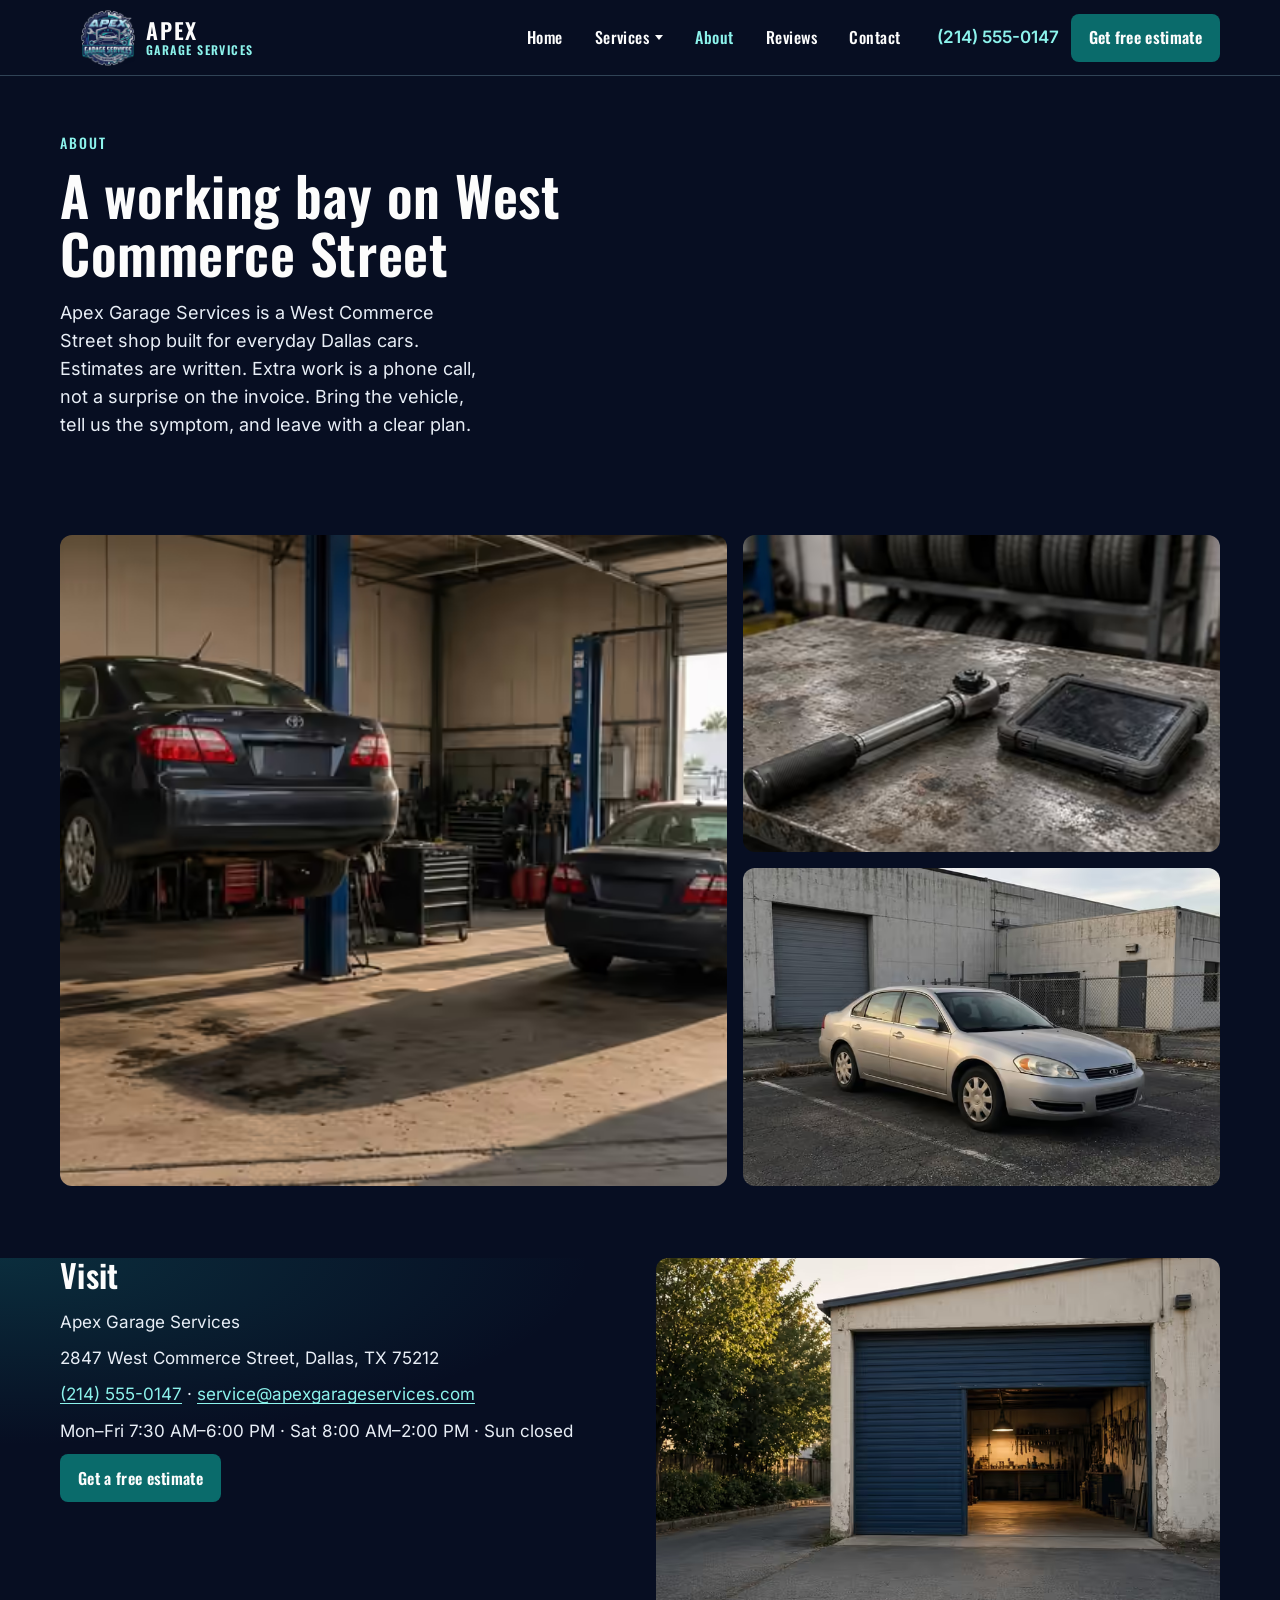
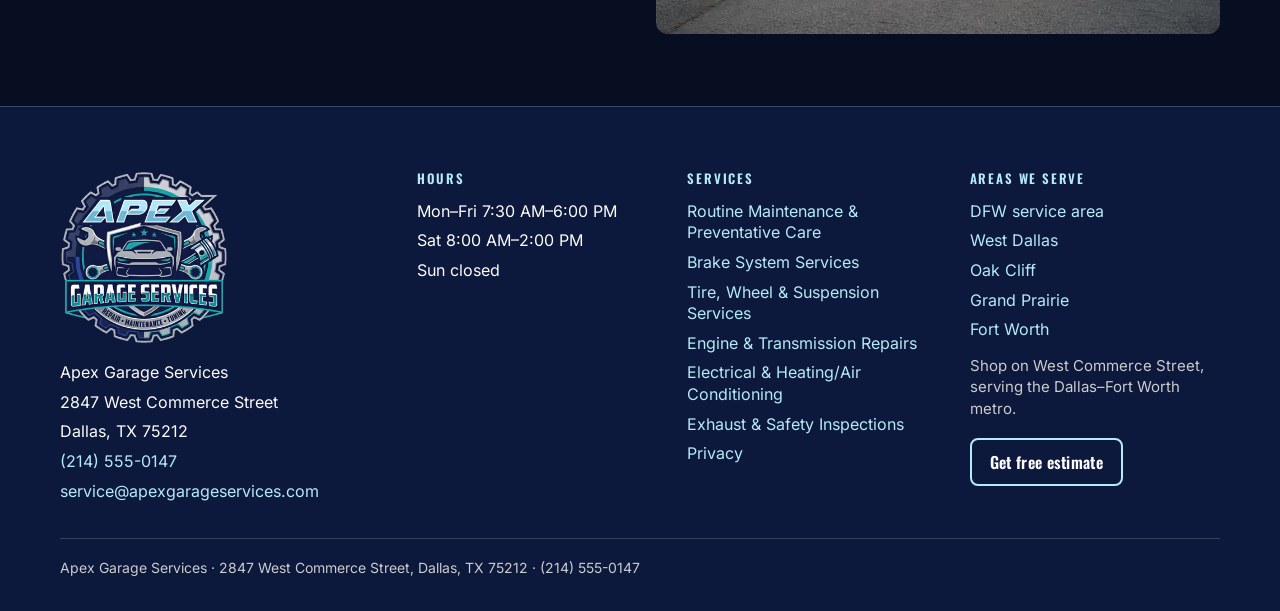
==== commit 570bdac2: "Show the picked service under its number on the car. Choosing a number opens that service's work dir" ====
--- a/about/index.html
+++ b/about/index.html
@@ -20,7 +20,7 @@
 <link rel="icon" href="../favicon.png" type="image/png">
 <link rel="preload" as="image" type="image/avif" imagesrcset="../assets/img/about-bay-480.avif 480w, ../assets/img/about-bay-768.avif 768w, ../assets/img/about-bay-960.avif 960w, ../assets/img/about-bay.avif 1280w" imagesizes="(max-width: 900px) calc(100vw - 32px), 658px" fetchpriority="high">
 <link rel="preload" href="../assets/fonts/oswald-latin.woff2" as="font" type="font/woff2" crossorigin>
-<style id="apex-css">@keyframes hero-drift{0%{transform:scale(1.07)}to{transform:scale(1)}}@keyframes rise-in{0%{opacity:0;transform:translateY(16px)}to{opacity:1;transform:none}}@keyframes pin-pulse{0%{transform:scale(.7);opacity:.9}to{transform:scale(1.5);opacity:0}}@font-face{font-family:Inter;font-style:normal;font-weight:400 600;font-display:swap;src:url(/assets/fonts/inter-latin.woff2)format("woff2");unicode-range:U+0000-00FF,U+0131,U+0152-0153,U+02BB-02BC,U+02C6,U+02DA,U+02DC,U+0304,U+0308,U+0329,U+2000-206F,U+20AC,U+2122,U+2191,U+2193,U+2212,U+2215,U+FEFF,U+FFFD}@font-face{font-family:Oswald;font-style:normal;font-weight:500 600;font-display:swap;src:url(/assets/fonts/oswald-latin.woff2)format("woff2");unicode-range:U+0000-00FF,U+0131,U+0152-0153,U+02BB-02BC,U+02C6,U+02DA,U+02DC,U+0304,U+0308,U+0329,U+2000-206F,U+20AC,U+2122,U+2191,U+2193,U+2212,U+2215,U+FEFF,U+FFFD}:root{--apex-navy:#0c183c;--apex-slate:#30394a;--apex-cyan:#b5eaf8;--apex-teal:#189c9c;--apex-teal-deep:#0c8490;--apex-teal-text:#8cf3ec;--apex-teal-text-hover:#d8fbff;--apex-teal-btn:#0a6b6b;--apex-teal-btn-hover:#084f52;--apex-silver:#acb1b7;--apex-silver-light:#cccccc;--apex-white:#fcfcfc;--apex-ground:#070e22;--apex-surface:#1b2c54;--apex-surface-2:#243664;--apex-line:rgba(181, 234, 248, 0.24);--apex-ink:#e8eef6;--apex-muted:#c9d3e2;--apex-navy-hover:#08122c;--apex-danger:#ffb7c3;--shadow:0 12px 28px rgba(0, 0, 0, 0.4);--radius-card:12px;--radius-ctl:8px;--max:1160px;--header:76px;--ease-out:cubic-bezier(0.2, 0.7, 0.2, 1);--motion-hover:220ms;--motion-reveal:520ms;--motion-menu:200ms}*,::after,::before{box-sizing:border-box}body,html{overflow-x:clip}html{scroll-behavior:smooth;color-scheme:dark}body{margin:0;background:var(--apex-ground);color:var(--apex-ink);font-family:Inter,system-ui,-apple-system,"Segoe UI",sans-serif;font-size:17px;line-height:1.55}img{max-width:100%;display:block}a{text-underline-offset:.18em}.bay-show .lane.is-on .lane-main strong,.site-nav a[aria-current=page],.site-nav a[aria-current=true],a,a:visited{color:var(--apex-teal-text)}.card h2 a:hover,.card h3 a:hover,a:hover{color:var(--apex-teal-text-hover)}.btn,.eyebrow,.menu-btn,.site-nav a,h1,h2,h3{font-family:Oswald,"Arial Narrow",Impact,sans-serif}.skip,h1,h2,h3{color:var(--apex-white)}h1,h2,h3{margin:0 0 16px;font-weight:600;letter-spacing:.01em;line-height:1.08}h1{font-size:clamp(36px,5vw,56px);max-width:16ch}h2{font-size:clamp(28px,3vw,32px)}h3{font-size:22px}p{margin:0 0 16px}.skip{position:absolute;left:16px;top:-40px;z-index:20;background:var(--apex-surface);padding:8px 12px}.skip:focus{top:8px}:focus-visible{outline:2px solid var(--apex-cyan);outline-offset:3px}.wrap{width:min(var(--max),calc(100% - 32px));margin-inline:auto}.site-header{position:sticky;top:0;z-index:30;height:var(--header);background:var(--apex-ground);border-bottom:1px solid var(--apex-line)}.header-bar,.logo{display:flex;align-items:center}.header-bar{height:100%;gap:24px}.logo{flex:none;gap:10px;color:var(--apex-white);text-decoration:none}.logo img{width:56px;height:56px;object-fit:contain}.logo-text{display:flex;flex-direction:column;gap:3px;line-height:1;font-family:Oswald,"Arial Narrow",Impact,sans-serif;font-weight:600}.logo-text span:first-child{font-size:22px;letter-spacing:.08em;text-transform:uppercase}.logo-text span:last-child{font-size:12px;letter-spacing:.12em;text-transform:uppercase;color:var(--apex-teal-text)}.site-nav{display:flex;align-items:center;gap:8px;margin-left:auto}.site-nav a{color:var(--apex-white);text-decoration:none;font-size:16px;letter-spacing:.03em;padding:10px 12px;border-radius:var(--radius-ctl)}.site-nav a:hover{background:var(--apex-surface-2);color:var(--apex-white)}.nav-drop{position:relative}.nav-drop>a{display:inline-flex;align-items:center;gap:6px}.nav-drop>a::after{content:"";width:0;height:0;border-left:4px solid transparent;border-right:4px solid transparent;border-top:5px solid currentColor}.nav-menu{display:flex;flex-direction:column;gap:4px;position:absolute;top:calc(100% + 4px);left:0;z-index:5;width:max-content;min-width:260px;max-width:min(26rem,calc(100vw - 24px));padding:8px;background:var(--apex-surface);border:1px solid var(--apex-line);border-radius:var(--radius-card);box-shadow:var(--shadow);visibility:hidden;opacity:0;transform:translateY(4px);pointer-events:none}.nav-menu::before{content:"";position:absolute;left:0;right:0;top:-12px;height:12px}.nav-drop:focus-within .nav-menu,.nav-drop:hover .nav-menu,.nav-drop[data-open=true] .nav-menu{visibility:visible;opacity:1;transform:none;pointer-events:auto;transition:opacity var(--motion-menu) var(--ease-out),transform var(--motion-menu) var(--ease-out)}.nav-menu a{display:flex;padding:10px 18px;line-height:1.25;letter-spacing:.02em;white-space:normal}.header-actions{display:flex;align-items:center;gap:12px}.call,.nav-menu a{min-height:44px;align-items:center}.call{color:var(--apex-teal-text);font-weight:600;text-decoration:none;display:inline-flex}.btn,.menu-btn{min-height:48px;border-radius:var(--radius-ctl);color:var(--apex-white);font-size:16px}.menu-btn{display:none;min-width:48px;border:1px solid var(--apex-line);background:var(--apex-surface);letter-spacing:.04em}.btn{position:relative;isolation:isolate;display:inline-flex;align-items:center;justify-content:center;padding:0 18px;border:0;font-weight:600;letter-spacing:.02em;text-decoration:none;cursor:pointer}.btn-teal:hover,.btn:hover{background:var(--apex-teal-btn-hover);color:var(--apex-white)}.btn,.btn-teal{background:var(--apex-teal-btn)}.btn-ghost{background:0 0;color:var(--apex-cyan);border:2px solid var(--apex-cyan)}.btn-ghost:hover{background:rgba(181,234,248,.12);color:var(--apex-cyan)}.hero{display:grid;min-height:min(88vh,780px);background:var(--apex-navy);overflow:visible}.cards>*,.footer-grid>*,.gallery>*,.hero>*,.split>*,.steps>*{min-width:0}.hero-media{grid-area:1/1;min-height:100%;background:var(--apex-slate);overflow:hidden}.hero-shade{grid-area:1/1;z-index:1;background:linear-gradient(90deg,rgba(7,14,34,.92)0,rgba(7,14,34,.88) 40%,rgba(7,14,34,.28) 58%,rgba(7,14,34,0) 72%);pointer-events:none}.hero-media img{width:100%;height:100%;object-fit:cover}.hero-copy{grid-area:1/1;z-index:2;display:flex;flex-direction:column;justify-content:center;width:min(var(--max),calc(100% - 32px));margin-inline:auto;padding:56px 0 148px;background:0 0;color:var(--apex-white)}.hero-copy h1{font-size:clamp(2.75rem,4vw + 1rem,5rem);max-width:none;letter-spacing:.04em;line-height:1.24}.hero-copy h1 span{display:block}.hero-actions{display:flex;flex-wrap:wrap;align-items:center;gap:12px 20px;margin:4px 0 12px}.hero-actions .btn{margin:0}.hero-call{color:var(--apex-white);font-weight:600;text-decoration:none;min-height:48px;display:inline-flex;align-items:center}.hero-call:hover,.scroll-cue{color:var(--apex-cyan)}.scroll-cue{margin:12px 0 0;font-family:Oswald,"Arial Narrow",Impact,sans-serif;font-size:13px;letter-spacing:.18em;text-transform:uppercase}.chips a,.promise-card{background:var(--apex-surface)}.promise-card{grid-area:1/1;z-index:3;align-self:end;width:min(var(--max),calc(100% - 32px));margin:0 auto -36px;padding:18px 22px;color:var(--apex-ink);border:1px solid var(--apex-line);border-radius:var(--radius-card);box-shadow:var(--shadow)}.promise-card .trust li{padding-top:0;border-top:0;color:var(--apex-muted)}.promise-card .trust strong{color:var(--apex-white)}.area-band{padding:52px 0 16px;background:var(--apex-ground)}.area-band p{margin-block:0}.chips,.cta-band .wrap{display:flex;flex-wrap:wrap}.chips{gap:10px;margin:0;padding:0;list-style:none}.chips a{display:inline-flex;align-items:center;min-height:44px;padding:0 16px;border:1.5px solid var(--apex-teal);border-radius:999px;color:var(--apex-teal-text);font-weight:600;text-decoration:none}.chips a:hover{background:var(--apex-surface-2);color:var(--apex-teal-text-hover)}.cta-band{padding:36px 0}.cta-band .wrap{align-items:center;justify-content:space-between;gap:16px 24px}.cta-band h2{margin:0}#estimate{scroll-margin-top:calc(var(--header) + 8px)}.band .step h3,.band>.wrap>.section-head h2,.cta-band .btn,.cta-band h2,.hero-copy h1,.trust strong{color:var(--apex-white)}.band-navy{background:var(--apex-navy)}.band .step span{font-size:clamp(42px,5vw,68px);line-height:.85;margin-bottom:12px;color:transparent;-webkit-text-stroke:1.5px var(--apex-teal-text)}.band .step{color:var(--apex-ink);background:#3a4560;border-color:rgba(181,234,248,.28)}.eyebrow{margin:0 0 12px;color:var(--apex-teal-text);font-size:14px;letter-spacing:.14em;text-transform:uppercase}.hero-copy .eyebrow{color:var(--apex-cyan)}.lede{font-size:18px;max-width:38ch}.hero-copy .btn{align-self:flex-start;margin:8px 0 24px}.trust{display:grid;grid-template-columns:repeat(3,1fr);gap:12px;margin:0;padding:0;list-style:none}.trust li{margin:0;padding-top:12px;border-top:1px solid rgba(252,252,252,.28);color:var(--apex-silver-light);font-size:16px}.trust strong{display:block;font-size:16px}.section{padding:72px 0}.section-head{max-width:640px;margin-bottom:32px}.cards{display:grid;grid-template-columns:repeat(3,1fr);gap:24px}.lane-list{display:grid;grid-template-columns:1fr 1fr;gap:12px;margin:0;padding:0;list-style:none}.lane{display:flex;flex-direction:column;align-items:flex-start;gap:12px;position:relative;isolation:isolate;min-height:100%;padding:18px 18px 16px;background:var(--apex-surface);border:1px solid var(--apex-line);border-radius:var(--radius-card);box-shadow:var(--shadow);--spot-x:50%;--spot-y:20%}.lane::after,.lane::before{content:"";position:absolute;pointer-events:none}.lane::before{inset:0;border-radius:inherit;background:radial-gradient(240px circle at var(--spot-x) var(--spot-y),rgba(140,243,236,.22),transparent 70%);opacity:0}.lane::after{left:16px;right:16px;top:0;height:1px;background:linear-gradient(90deg,transparent,var(--apex-teal-text),transparent);opacity:0;transform:scaleX(.4);transform-origin:center}.lane:focus-within{border-color:rgba(140,243,236,.55)}.lane-est,.lane-main{position:relative;z-index:1}.lane-main{text-decoration:none}.lane-main strong{display:block;margin-bottom:6px;font-family:Oswald,"Arial Narrow",Impact,sans-serif;font-weight:600;font-size:22px;letter-spacing:.02em;line-height:1.2}.lane-main span{display:block;color:var(--apex-muted);font-size:16px;line-height:1.45}.lane-main,.lane-main:hover{color:var(--apex-white)}.lane-est{display:inline-flex;align-items:center;gap:6px;font-weight:600}.lane-est::after{content:"";width:7px;height:7px;border-top:1.5px solid currentColor;border-right:1.5px solid currentColor;transform:rotate(45deg)}@media (max-width:800px){.lane-list{grid-template-columns:1fr}}.card,.card>a{position:relative}.card{display:flex;flex-direction:column;isolation:isolate;background:var(--apex-surface);border:1px solid var(--apex-line);border-radius:var(--radius-card);box-shadow:var(--shadow);overflow:visible}.card>a{display:block;aspect-ratio:3/2;overflow:hidden;border-radius:calc(var(--radius-card) - 1px) calc(var(--radius-card) - 1px)0 0}.card img{position:absolute;inset:0;width:100%;height:100%;object-fit:cover}.card h2{margin:0;font-size:22px}.card h2 a,.card h3 a{color:inherit;text-decoration:none}.logo picture,.site-footer picture{display:contents}.card>a picture,.card>picture,.frame picture,.hero-media picture{display:block;height:100%}.lead-form button:disabled{opacity:.65;cursor:wait}.form-status{margin:0 0 12px}.card-body{padding:20px 20px 24px;display:flex;flex-direction:column;gap:8px;flex:1}.card-body p{flex:1}.icon{width:36px;height:36px;color:var(--apex-teal)}.faq,.gallery .stack,.quotes,.steps{display:grid;gap:16px}.steps{grid-template-columns:repeat(3,1fr)}.faq details,.note,.quote,.step{background:var(--apex-surface);border:1px solid var(--apex-line);border-radius:var(--radius-card);padding:20px}.step span{display:block;margin-bottom:8px;color:var(--apex-teal-text);font-family:Oswald,"Arial Narrow",sans-serif;font-size:20px}.band{background:var(--apex-slate);color:var(--apex-white)}.band a,.site-footer a{color:var(--apex-cyan)}.split{display:grid;grid-template-columns:1fr 1fr;gap:32px;align-items:start}.frame{border-radius:var(--radius-card);overflow:hidden;min-height:240px;background:var(--apex-slate)}.frame img{width:100%;height:100%;object-fit:cover;min-height:240px}.nap{margin:0;padding:0;list-style:none}.nap li{margin:0 0 10px}.lead-form{background:var(--apex-surface);border:1px solid var(--apex-line);border-radius:var(--radius-card);box-shadow:var(--shadow);padding:24px}.form-grid,label{display:grid;gap:14px}label{gap:6px;font-size:14px;font-weight:600}input,select,textarea{width:100%;min-height:48px;padding:10px 12px;border:1px solid var(--apex-line);border-radius:var(--radius-ctl);background:var(--apex-surface-2);color:var(--apex-ink);font:inherit;font-weight:400}textarea{min-height:112px;resize:vertical}input:focus,select:focus,textarea:focus{outline:2px solid var(--apex-cyan);outline-offset:1px;border-color:var(--apex-teal)}.check{grid-template-columns:20px 1fr;align-items:start;font-weight:400}.check input{width:20px;min-height:20px;margin-top:2px;accent-color:var(--apex-teal)}.hp{position:absolute;left:-9999px;height:0;overflow:hidden}.field-error{margin:0;color:var(--apex-danger);font-size:14px;font-weight:600}::placeholder{color:var(--apex-muted);opacity:1}::selection{background:var(--apex-cyan);color:var(--apex-navy)}input:-webkit-autofill,select:-webkit-autofill,textarea:-webkit-autofill{-webkit-text-fill-color:var(--apex-ink);caret-color:var(--apex-ink);box-shadow:0 0 0 1000px var(--apex-surface-2) inset}.is-invalid{border-color:var(--apex-danger)}.help{margin:0 0 16px;font-size:14px}.site-footer{background:var(--apex-navy);color:var(--apex-white);padding:64px 0 32px;border-top:1px solid var(--apex-line)}.footer-grid{display:grid;grid-template-columns:minmax(220px,1.3fr) minmax(190px,.95fr) minmax(200px,1fr) minmax(200px,1fr);gap:36px 32px;align-items:start}.lockup{width:168px;height:auto}.fine{margin-top:36px;padding-top:18px;border-top:1px solid rgba(252,252,252,.18);color:var(--apex-silver-light);font-size:14px}.mobile-bar{display:none}.page-hero{padding:56px 0 8px}.page-hero h1{max-width:18ch;font-size:clamp(2.25rem,3vw + 1rem,3.4rem)}.prose{max-width:68ch}.breadcrumbs ol,.related{display:flex;flex-wrap:wrap;gap:12px}.gallery{display:grid;grid-template-columns:1.4fr 1fr;gap:16px}details summary{cursor:pointer;font-weight:600;color:var(--apex-white)}details p{margin:12px 0 0}@media (max-width:900px){.cards,.footer-grid,.gallery,.split,.steps,.trust{grid-template-columns:1fr}.section{padding:48px 0}.nav-drop,.nav-menu,.site-nav{flex-direction:column;align-items:stretch}.site-nav{display:none;position:absolute;top:var(--header);left:0;right:0;gap:0;padding:8px 16px 16px;background:var(--apex-surface);border-bottom:1px solid var(--apex-line)}.site-nav[data-open=true]{display:flex}.nav-drop,.nav-menu{display:flex}.nav-menu{position:static;width:auto;min-width:0;margin:4px 0 8px;padding:6px;gap:4px;border:1px solid var(--apex-line);border-radius:var(--radius-ctl);box-shadow:none;background:var(--apex-ground);visibility:visible;opacity:1;transform:none;pointer-events:auto}.nav-menu a{white-space:normal}.menu-btn{display:inline-flex;align-items:center;justify-content:center}.logo img{width:44px;height:44px}.logo-text span:first-child{font-size:18px}.logo-text span:last-child{font-size:10px}.header-actions .btn,.header-actions .call{display:none}.mobile-bar{display:grid;grid-template-columns:1fr 1fr;gap:8px;position:fixed;left:0;right:0;bottom:0;z-index:40;padding:8px 12px calc(8px + env(safe-area-inset-bottom));background:var(--apex-surface);border-top:1px solid var(--apex-line)}html{scroll-padding-bottom:112px}body{padding-bottom:112px}#estimate,.lead-form,.lead-form button,.lead-form input,.lead-form select,.lead-form textarea{scroll-margin-bottom:112px}}@media (prefers-reduced-motion:reduce){html{scroll-behavior:auto}*,::after,::before{animation:none!important;transition:none!important}[data-reveal],[data-reveal].is-pending,[data-reveal].is-shown{opacity:1!important;transform:none!important}.nav-drop:focus-within .nav-menu,.nav-drop:hover .nav-menu,.nav-drop[data-open=true] .nav-menu{opacity:1!important;visibility:visible!important;transform:none!important}}.trust-line{margin:0 0 20px;color:var(--apex-cyan);font-size:16px;max-width:36ch}.breadcrumbs{padding:16px 0 0;font-size:14px}.breadcrumbs ol{gap:8px;margin:0;padding:0;list-style:none;color:var(--apex-muted)}.breadcrumbs li:not(:last-child)::after{content:"/";margin-left:8px;color:var(--apex-silver)}.breadcrumbs a{color:var(--apex-teal-text);text-decoration:none}.breadcrumbs a:hover,.site-footer a:hover{text-decoration:underline}.map-embed{margin:16px 0;border-radius:var(--radius-card);overflow:hidden;border:1px solid var(--apex-line);background:var(--apex-slate);aspect-ratio:4/3}.map-embed iframe{display:block;width:100%;height:100%;border:0}.neighborhoods{display:grid;gap:28px;max-width:72ch}.neighborhood h2{margin-bottom:10px}.bio-slots,.cert-slots{display:grid;gap:12px;margin:0 0 24px;padding:0}.cert-slots{list-style:disc;padding-left:1.2em}#google-reviews .prose,.bio-slot{padding:16px;border:1px dashed var(--apex-line);border-radius:var(--radius-card);background:var(--apex-surface)}.bio-slot h3{margin-bottom:8px;font-size:18px}.area-links a{white-space:nowrap}.mobile-bar.is-hidden{transform:translateY(110%);pointer-events:none}.mobile-bar{transition:transform .2s ease}.mobile-bar .btn{width:100%}@media (max-width:900px){.hero{display:flex;flex-direction:column;min-height:0}.hero-shade{display:none}.hero-media{position:relative;height:26vh;min-height:160px;max-height:220px}.hero-media img,.hero-media picture{max-height:none;height:100%;aspect-ratio:auto}.hero-copy{width:auto;margin:0;padding:22px 20px 16px;background:var(--apex-navy)}.hero-copy h1{font-size:clamp(1.85rem,7.2vw,2.5rem);max-width:none;letter-spacing:.03em;line-height:1.12}.hero-copy .lede{font-size:16.5px}.promise-card{position:relative;width:min(var(--max),calc(100% - 32px));margin:16px auto 0}.area-band{padding-top:28px}.scroll-cue{display:none}.trust-line{margin-bottom:12px}}@media (max-width:900px) and (max-height:700px){.hero-media{height:22vh;min-height:140px;max-height:180px}.hero-copy{padding-top:16px;padding-bottom:8px}}.site-footer h2{margin:0 0 14px;color:var(--apex-cyan);font-size:13px;font-weight:600;letter-spacing:.14em;text-transform:uppercase;line-height:1.2}.footer-list{display:grid;gap:8px;margin:0;padding:0;list-style:none}.footer-brand .footer-list{margin-top:18px}.site-footer .footer-list li{margin:0;color:var(--apex-white);font-size:16px;line-height:1.35}.site-footer a{text-decoration:none}.footer-note{margin:14px 0 0;color:var(--apex-silver-light);font-size:15px;line-height:1.45;max-width:32ch}.site-footer .btn{margin-top:18px;color:var(--apex-white)}.site-footer .btn:hover{text-decoration:none;color:var(--apex-white)}@media (max-width:1100px){.footer-grid{grid-template-columns:1fr 1fr}}@media (max-width:900px){.footer-grid{grid-template-columns:1fr}}#estimate{background:radial-gradient(820px 260px at 0% 0%,rgba(24,156,156,.22),transparent 72%),var(--apex-ground)}.reviews-hero{background:var(--apex-navy);padding:72px 0}.reviews-hero,.reviews-hero .lede,.reviews-hero h1{color:var(--apex-white)}.reviews-hero .eyebrow{color:var(--apex-cyan)}.reviews-hero .lede{max-width:40ch}#google-reviews{padding-top:0}#google-reviews .prose{border:1px solid var(--apex-line);box-shadow:var(--shadow);padding:32px 28px;margin-top:-36px}.nav-drop>a,.site-nav>a,details summary{position:relative}.nav-drop>a::before,.site-nav>a::before,details summary::after{content:"";position:absolute;left:12px;right:12px;bottom:4px;height:2px;background:var(--apex-teal);transform:scaleX(0);transform-origin:left center;pointer-events:none}.btn::before,.card::after{content:"";position:absolute;inset:0;border-radius:inherit;pointer-events:none;opacity:0}.btn::before{z-index:-1;box-shadow:0 8px 18px rgba(12,24,60,.18)}.card::after{z-index:-1;box-shadow:0 16px 32px rgba(12,24,60,.16)}details summary::after{left:0;right:0;bottom:0}.card>a:focus-visible{outline-offset:-4px}@media (hover:hover) and (pointer:fine){.btn,.card,.chips a{transition:transform var(--motion-hover) var(--ease-out)}.btn::before,.card::after,.lane-est::after,.lane::after,.lane::before,.nav-drop>a::before,.site-nav>a::before,details summary::after{transition:opacity var(--motion-hover) var(--ease-out),transform var(--motion-hover) var(--ease-out)}.card>a img{transition:transform 300ms var(--ease-out)}.chips a:hover{transform:translateY(-2px)}.btn:hover:not(:disabled){transform:translateY(-2px)}.btn:hover:not(:disabled)::before,.card:hover:not(.is-pending)::after{opacity:1}.btn-ghost:hover:not(:disabled){transform:translateY(-1px)}.btn:disabled,.btn:disabled:hover,.mobile-bar .btn,.mobile-bar .btn:hover{transform:none}.btn:disabled::before,.mobile-bar .btn::before{opacity:0}.nav-drop>a:hover::before,.site-nav>a:hover::before,details summary:hover::after{transform:scaleX(1)}.card:hover:not(.is-pending){transform:translateY(-4px)}.card:hover:not(.is-pending)>a img{transform:scale(1.025)}html.js-motion .card[data-reveal].is-shown:hover{transform:translateY(-4px);transition:transform var(--motion-hover) var(--ease-out),opacity var(--motion-reveal) var(--ease-out)}.lane{transition:transform var(--motion-hover) var(--ease-out),border-color var(--motion-hover) var(--ease-out)}.lane:focus-within:not(.is-pending),.lane:hover:not(.is-pending){transform:translateY(-6px);border-color:rgba(140,243,236,.55)}.lane:focus-within::after,.lane:focus-within::before,.lane:hover::after,.lane:hover::before{opacity:1}.lane:focus-within::after,.lane:hover::after{transform:scaleX(1)}.lane:focus-within .lane-est::after,.lane:hover .lane-est::after{transform:rotate(45deg) translate(2px,-2px)}html.js-motion .lane[data-reveal].is-shown:focus-within,html.js-motion .lane[data-reveal].is-shown:hover{transform:translateY(-6px);transition:transform var(--motion-hover) var(--ease-out),border-color var(--motion-hover) var(--ease-out),opacity var(--motion-reveal) var(--ease-out)}.frame img{transition:transform 420ms var(--ease-out)}.frame:hover img{transform:scale(1.035)}}@media (prefers-reduced-motion:no-preference){.hero-media img{transform-origin:68% 42%;animation:hero-drift 18s var(--ease-out) both}.hero-copy .eyebrow,.page-hero .wrap>*,.promise-card .trust li{animation:rise-in 520ms var(--ease-out) backwards}.hero-copy h1 span:nth-child(1),.page-hero .wrap>:nth-child(2){animation-delay:80ms}.page-hero .wrap>:nth-child(3){animation-delay:150ms}.hero-copy h1 span{animation:rise-in 560ms var(--ease-out) backwards}.hero-copy h1 span:nth-child(2){animation-delay:170ms}.hero-copy h1 span:nth-child(3){animation-delay:260ms}.hero-copy .lede{animation:rise-in 520ms var(--ease-out) 340ms backwards}.hero-actions{animation:rise-in 520ms var(--ease-out) 420ms backwards}.trust-line{animation:rise-in 520ms var(--ease-out) 500ms backwards}.scroll-cue{animation:rise-in 520ms var(--ease-out) 580ms backwards}.promise-card .trust li:nth-child(2){animation-delay:90ms}.promise-card .trust li:nth-child(3){animation-delay:170ms}.area-band p{animation:rise-in 520ms var(--ease-out) 180ms backwards}}html.js-motion [data-reveal].is-pending{opacity:0;transform:translateY(16px);transition:none}html.js-motion [data-reveal].is-shown{opacity:1;transform:none;transition:opacity var(--motion-reveal) var(--ease-out) var(--reveal-delay, 0ms),transform var(--motion-reveal) var(--ease-out) var(--reveal-delay, 0ms)}html.js-motion .lane[data-reveal].is-pending{transform:translateY(22px) scale(.98)}@media (max-width:900px){html.js-motion [data-reveal-group]>[data-reveal]{transition-delay:0ms!important}html.js-motion .lane-list>[data-reveal]{transition-delay:var(--reveal-delay, 0ms)!important}.nav-menu{visibility:visible;opacity:1;transform:none;pointer-events:auto}}#on-the-car{scroll-margin-top:calc(var(--header) + 8px)}.bay{display:grid;grid-template-columns:minmax(0,1fr) minmax(300px,460px);gap:28px;align-items:start}.bay-stage{position:sticky;top:calc(var(--header) + 12px);z-index:2}.bay-viewport{position:relative;overflow:hidden;aspect-ratio:16/9;border:1px solid var(--apex-line);border-radius:var(--radius-card);background:#15233f}.spin{position:absolute;inset:0;touch-action:pan-y;cursor:grab;user-select:none}.spin:focus-visible{outline:2px solid var(--apex-teal-text);outline-offset:-3px}.spin.is-dragging{cursor:grabbing}.spin-frame{position:absolute;inset:0;width:100%;height:100%;object-fit:cover;opacity:0;pointer-events:none;transition:opacity 420ms cubic-bezier(.4,0,.2,1)}.spin.is-dragging .spin-frame{transition-duration:70ms}.spin-frame.is-on{opacity:1}.spin-hint{margin:10px 0 0;color:var(--apex-muted);font-size:14px}.callout b,.pin{border-radius:50%}.pin{position:absolute;left:68%;top:63%;width:14px;height:14px;background:#8cf3ec;transform:translate(-50%,-50%);pointer-events:none;transition:opacity 320ms var(--ease-out)}.spin.is-dragging .cutaway,.spin.is-dragging .pin,.spin.is-free .cutaway,.spin.is-free .pin,.spin.is-turning .pin{opacity:0}.pin::after,.pin::before{content:"";position:absolute}.pin::before{left:50%;bottom:100%;width:2px;height:28px;background:#8cf3ec;transform:translateX(-50%)}.pin::after{inset:-8px;border:2px solid rgba(140,243,236,.7);border-radius:50%;animation:pin-pulse 1.6s var(--ease-out) infinite}.bay-status{margin:14px 0 0;min-height:3.4em}.bay-where{display:block;color:var(--apex-white);font-family:Oswald,"Arial Narrow",Impact,sans-serif;font-size:22px;font-weight:600;letter-spacing:.03em;line-height:1.15}.bay-name{display:block;margin-top:4px;color:var(--apex-cyan);font-size:15px}.svc-group{margin:0 0 22px;scroll-margin-top:calc(var(--header) + 12px)}.svc span,.svc strong,.svc-title span{display:block}.page-hero .svc-lede{max-width:48ch}.svc-group h3{margin:0 0 10px;color:var(--apex-cyan);font-size:18px;letter-spacing:.02em;line-height:1.25;text-transform:none}.cutaway img,.svc{width:100%;display:block}.svc{margin:0 0 6px;padding:10px 12px;border:1px solid transparent;border-radius:var(--radius-ctl);background:0 0;color:inherit;font:inherit;text-align:left;cursor:pointer}.svc strong{color:var(--apex-white);font-family:Oswald,"Arial Narrow",Impact,sans-serif;font-size:17px;font-weight:600;letter-spacing:.02em}.svc span{margin-top:2px;color:var(--apex-muted);font-size:14.5px;line-height:1.4}.svc:hover,.svc[aria-pressed=true]{background:var(--apex-surface-2);border-color:var(--apex-line);box-shadow:inset 3px 0 0 var(--apex-teal)}.bay-cta{margin:8px 0 0}@media (max-width:900px){.bay{grid-template-columns:1fr}.bay-stage{order:-1;position:sticky;top:calc(var(--header) + 4px);padding-bottom:8px;background:var(--apex-ground)}}.bay-show{display:flex;flex-direction:column;gap:22px}.bay-show .bay-stage{position:relative;top:auto;order:0;width:100%;padding:0;background:0 0}.bay-show .bay-viewport{aspect-ratio:auto;min-height:0;border-radius:20px;background:#152240;box-shadow:0 28px 70px rgba(0,0,0,.45)}.bay-show .spin-stage{position:relative;aspect-ratio:16/11;background:radial-gradient(70% 42%at 50% 100%,rgba(24,156,156,.22),transparent 70%),#152240}.bay-show .spin{top:auto;right:0;bottom:0;left:0;height:calc(100%*9/11)}.callout-lines,.cutaway{position:absolute;inset:0}.cutaway{z-index:2;margin:0;pointer-events:none;transition:opacity 320ms var(--ease-out)}.cutaway img{height:100%;object-fit:cover}.callout-lines{width:100%;height:100%;overflow:visible}.cline{stroke:rgba(181,234,248,.75);stroke-width:1.5px;vector-effect:non-scaling-stroke;fill:none}.cline.is-on{stroke:#8cf3ec;stroke-width:2px}.callout,.cdot{position:absolute}.cdot{z-index:3;width:10px;height:10px;margin:-5px 0 0-5px;border-radius:50%;background:#8cf3ec;box-shadow:0 0 0 4px rgba(140,243,236,.22)}.cdot.is-on{box-shadow:0 0 0 6px rgba(140,243,236,.38)}.callout{z-index:4;display:inline-flex;align-items:center;gap:8px;min-height:36px;margin:0;padding:4px 12px 4px 4px;border:1px solid transparent;border-radius:999px;background:#fff;color:#10203f;box-shadow:0 8px 18px rgba(0,0,0,.28);cursor:pointer;font-family:Oswald,"Arial Narrow",Impact,sans-serif;font-size:14px;font-weight:600;letter-spacing:.04em;line-height:1;text-transform:uppercase;pointer-events:auto}.callout b{display:grid;place-items:center;width:28px;height:28px;background:#149c9c;color:#fff;font-size:13px}.bay-show .callout{gap:0;padding:4px}.bay-show .callout>span{position:absolute;width:1px;height:1px;padding:0;margin:-1px;overflow:hidden;clip:rect(0,0,0,0);white-space:nowrap;border:0}.callout.is-on{border-color:#8cf3ec;box-shadow:0 0 0 3px rgba(140,243,236,.35),0 8px 18px rgba(0,0,0,.28)}.callout:focus-visible{outline:2px solid #10203f;outline-offset:3px}.bay-show .spin:not(.is-dragging):not(.is-free) .bay-status,.bay-show .spin:not(.is-dragging):not(.is-free) .pin{opacity:0}.bay-show .pin{width:16px;height:16px}.bay-show .pin::before{height:42px}.bay-show .bay-status,.bay-show .spin-hint{position:absolute;z-index:3;margin:0;pointer-events:none;bottom:16px;border:1px solid var(--apex-line)}.bay-show .spin-hint{top:auto;right:16px;padding:6px 12px;border-radius:999px;background:rgba(7,14,34,.62);color:var(--apex-cyan);font-size:13px;letter-spacing:.08em;text-transform:uppercase}.bay-show .bay-status{left:16px;min-height:0;max-width:min(420px,calc(100% - 32px));padding:14px 16px;border-radius:14px;background:rgba(7,14,34,.78)}.job-dock{gap:10px}.job-dock,.job-sets{display:grid}.bay-show .job-dock{position:relative;z-index:1;width:auto;margin:0;padding:16px 16px 8px;border:1px solid rgba(181,234,248,.18);border-radius:16px;background:rgba(7,14,34,.55);transition:opacity 320ms var(--ease-out)}.bay-show:has(.spin.is-dragging) .job-dock,.bay-show:has(.spin.is-free) .job-dock{opacity:0;pointer-events:none}.bay-show .job-dock .svc{padding:8px 10px}.bay-show .job-dock .svc span{margin-top:1px;font-size:13.5px;line-height:1.35}.job-kicker{margin:0;color:var(--apex-cyan);font-family:Oswald,"Arial Narrow",Impact,sans-serif;font-size:13px;font-weight:600;letter-spacing:.14em;text-transform:uppercase}.job-set{display:grid;grid-template-columns:1fr 1fr;gap:8px;transition:opacity 400ms var(--ease-out),transform 400ms var(--ease-out)}.job-set.is-out,.job-set.is-shown{grid-area:1/1}.job-set.is-out{opacity:0;transform:translateY(10px);pointer-events:none}.job-set[hidden]{display:none}.bay-show .lane.svc-group,.job-set .svc{margin:0}.bay-show .pick-list{gap:14px}.bay-show .lane{align-items:stretch;padding:0;border-left-width:3px;border-left-color:rgba(181,234,248,.28);background:linear-gradient(180deg,rgba(181,234,248,.05),transparent 42%),var(--apex-surface);border-radius:18px}.bay-show .lane.is-on{border-color:rgba(140,243,236,.4);border-left-color:var(--apex-teal-text);background:linear-gradient(100deg,rgba(140,243,236,.12),transparent 48%),var(--apex-surface)}.bay-show .lane.is-on,.bay-show .lane:focus-within,.bay-show .lane:hover{border-left-color:var(--apex-teal-text)}.bay-show .lane::after{left:20px;right:20px;top:auto;bottom:0;width:auto;height:2px;opacity:1;transform:scaleX(0);transform-origin:left center;background:linear-gradient(90deg,var(--apex-teal-text),transparent 78%)}.bay-show .lane.is-on::after,.bay-show .lane:focus-within::after,.bay-show .lane:hover::after{transform:scaleX(1)}.bay-show .svc-lead,.bay-show .svc-lead:hover,.bay-show .svc-lead[aria-pressed=true]{display:grid;grid-template-columns:58px minmax(0,1fr);gap:10px 14px;align-items:start;width:100%;height:100%;margin:0;padding:22px 20px 20px;border:0;background:0 0;box-shadow:none;cursor:pointer}.pick-no{padding-top:2px;font-family:Oswald,"Arial Narrow",Impact,sans-serif;font-size:32px;font-weight:600;letter-spacing:.04em;line-height:1;color:#9bb6cc}.bay-show .lane.is-on .pick-no,.bay-show .lane.is-on .pick-where,.bay-show .lane:focus-within .pick-no,.bay-show .lane:focus-within .pick-where,.bay-show .lane:hover .pick-no,.bay-show .lane:hover .pick-where{color:var(--apex-teal-text)}.bay-show .pick-copy{display:block;min-width:0}.bay-show .pick-copy strong{margin-bottom:6px;font-size:22px;line-height:1.15}.bay-show .pick-copy>span{margin-top:0;font-size:16px;line-height:1.45}.pick-where{display:flex;align-items:center;gap:8px;margin-top:14px;color:var(--apex-muted);font-family:Oswald,"Arial Narrow",Impact,sans-serif;font-size:13px;font-style:normal;font-weight:600;letter-spacing:.14em;line-height:1;text-transform:uppercase}.pick-where::before{content:"";width:6px;height:6px;flex:0 0 6px;border-radius:50%;background:currentColor;box-shadow:0 0 0 3px rgba(140,243,236,.16)}@media (max-width:1000px){.bay-show .spin-stage{display:flex;flex-direction:column;aspect-ratio:auto;min-height:0;background:0 0}.bay-show .spin{position:relative;inset:auto;width:100%;height:auto;aspect-ratio:16/9;min-height:0}.bay-show .spin-frame{object-fit:contain;object-position:center bottom}.bay-show .spin-hint{top:8px;right:8px;bottom:auto}.callout{font-size:11px;gap:0;padding:3px}.callout b{width:22px;height:22px;font-size:11px}.bay-show .bay-status{max-width:46%;padding:10px 12px}.bay-show .bay-name{font-size:13px}.bay-show .job-dock{padding:12px 12px 6px;border-radius:12px}.bay-show .job-dock .svc strong{font-size:14px}.bay-show .job-dock .svc span{font-size:12px}.job-set{grid-template-columns:1fr}.bay-show .bay-where{font-size:18px}.bay-show .svc-lead,.bay-show .svc-lead:hover,.bay-show .svc-lead[aria-pressed=true]{grid-template-columns:46px minmax(0,1fr);padding:18px 16px 16px}.pick-no{font-size:26px}.bay-show .pick-copy strong{font-size:20px}}</style>
+<style id="apex-css">@keyframes hero-drift{0%{transform:scale(1.07)}to{transform:scale(1)}}@keyframes rise-in{0%{opacity:0;transform:translateY(16px)}to{opacity:1;transform:none}}@keyframes pin-pulse{0%{transform:scale(.7);opacity:.9}to{transform:scale(1.5);opacity:0}}@font-face{font-family:Inter;font-style:normal;font-weight:400 600;font-display:swap;src:url(/assets/fonts/inter-latin.woff2)format("woff2");unicode-range:U+0000-00FF,U+0131,U+0152-0153,U+02BB-02BC,U+02C6,U+02DA,U+02DC,U+0304,U+0308,U+0329,U+2000-206F,U+20AC,U+2122,U+2191,U+2193,U+2212,U+2215,U+FEFF,U+FFFD}@font-face{font-family:Oswald;font-style:normal;font-weight:500 600;font-display:swap;src:url(/assets/fonts/oswald-latin.woff2)format("woff2");unicode-range:U+0000-00FF,U+0131,U+0152-0153,U+02BB-02BC,U+02C6,U+02DA,U+02DC,U+0304,U+0308,U+0329,U+2000-206F,U+20AC,U+2122,U+2191,U+2193,U+2212,U+2215,U+FEFF,U+FFFD}:root{--apex-navy:#0c183c;--apex-slate:#30394a;--apex-cyan:#b5eaf8;--apex-teal:#189c9c;--apex-teal-deep:#0c8490;--apex-teal-text:#8cf3ec;--apex-teal-text-hover:#d8fbff;--apex-teal-btn:#0a6b6b;--apex-teal-btn-hover:#084f52;--apex-silver:#acb1b7;--apex-silver-light:#cccccc;--apex-white:#fcfcfc;--apex-ground:#070e22;--apex-surface:#1b2c54;--apex-surface-2:#243664;--apex-line:rgba(181, 234, 248, 0.24);--apex-ink:#e8eef6;--apex-muted:#c9d3e2;--apex-navy-hover:#08122c;--apex-danger:#ffb7c3;--shadow:0 12px 28px rgba(0, 0, 0, 0.4);--radius-card:12px;--radius-ctl:8px;--max:1160px;--header:76px;--ease-out:cubic-bezier(0.2, 0.7, 0.2, 1);--motion-hover:220ms;--motion-reveal:520ms;--motion-menu:200ms}*,::after,::before{box-sizing:border-box}body,html{overflow-x:clip}html{scroll-behavior:smooth;color-scheme:dark}body{margin:0;background:var(--apex-ground);color:var(--apex-ink);font-family:Inter,system-ui,-apple-system,"Segoe UI",sans-serif;font-size:17px;line-height:1.55}img{max-width:100%;display:block}a{text-underline-offset:.18em}.bay-show .lane.is-on .lane-main strong,.site-nav a[aria-current=page],.site-nav a[aria-current=true],a,a:visited{color:var(--apex-teal-text)}.card h2 a:hover,.card h3 a:hover,a:hover{color:var(--apex-teal-text-hover)}.btn,.eyebrow,.menu-btn,.site-nav a,h1,h2,h3{font-family:Oswald,"Arial Narrow",Impact,sans-serif}.skip,h1,h2,h3{color:var(--apex-white)}h1,h2,h3{margin:0 0 16px;font-weight:600;letter-spacing:.01em;line-height:1.08}h1{font-size:clamp(36px,5vw,56px);max-width:16ch}h2{font-size:clamp(28px,3vw,32px)}h3{font-size:22px}p{margin:0 0 16px}.skip{position:absolute;left:16px;top:-40px;z-index:20;background:var(--apex-surface);padding:8px 12px}.skip:focus{top:8px}:focus-visible{outline:2px solid var(--apex-cyan);outline-offset:3px}.wrap{width:min(var(--max),calc(100% - 32px));margin-inline:auto}.site-header{position:sticky;top:0;z-index:30;height:var(--header);background:var(--apex-ground);border-bottom:1px solid var(--apex-line)}.header-bar,.logo{display:flex;align-items:center}.header-bar{height:100%;gap:24px}.logo{flex:none;gap:10px;color:var(--apex-white);text-decoration:none}.logo img{width:56px;height:56px;object-fit:contain}.logo-text{display:flex;flex-direction:column;gap:3px;line-height:1;font-family:Oswald,"Arial Narrow",Impact,sans-serif;font-weight:600}.logo-text span:first-child{font-size:22px;letter-spacing:.08em;text-transform:uppercase}.logo-text span:last-child{font-size:12px;letter-spacing:.12em;text-transform:uppercase;color:var(--apex-teal-text)}.site-nav{display:flex;align-items:center;gap:8px;margin-left:auto}.site-nav a{color:var(--apex-white);text-decoration:none;font-size:16px;letter-spacing:.03em;padding:10px 12px;border-radius:var(--radius-ctl)}.site-nav a:hover{background:var(--apex-surface-2);color:var(--apex-white)}.nav-drop{position:relative}.nav-drop>a{display:inline-flex;align-items:center;gap:6px}.nav-drop>a::after{content:"";width:0;height:0;border-left:4px solid transparent;border-right:4px solid transparent;border-top:5px solid currentColor}.nav-menu{display:flex;flex-direction:column;gap:4px;position:absolute;top:calc(100% + 4px);left:0;z-index:5;width:max-content;min-width:260px;max-width:min(26rem,calc(100vw - 24px));padding:8px;background:var(--apex-surface);border:1px solid var(--apex-line);border-radius:var(--radius-card);box-shadow:var(--shadow);visibility:hidden;opacity:0;transform:translateY(4px);pointer-events:none}.nav-menu::before{content:"";position:absolute;left:0;right:0;top:-12px;height:12px}.nav-drop:focus-within .nav-menu,.nav-drop:hover .nav-menu,.nav-drop[data-open=true] .nav-menu{visibility:visible;opacity:1;transform:none;pointer-events:auto;transition:opacity var(--motion-menu) var(--ease-out),transform var(--motion-menu) var(--ease-out)}.nav-menu a{display:flex;padding:10px 18px;line-height:1.25;letter-spacing:.02em;white-space:normal}.header-actions{display:flex;align-items:center;gap:12px}.call,.nav-menu a{min-height:44px;align-items:center}.call{color:var(--apex-teal-text);font-weight:600;text-decoration:none;display:inline-flex}.btn,.menu-btn{min-height:48px;border-radius:var(--radius-ctl);color:var(--apex-white);font-size:16px}.menu-btn{display:none;min-width:48px;border:1px solid var(--apex-line);background:var(--apex-surface);letter-spacing:.04em}.btn{position:relative;isolation:isolate;display:inline-flex;align-items:center;justify-content:center;padding:0 18px;border:0;font-weight:600;letter-spacing:.02em;text-decoration:none;cursor:pointer}.btn-teal:hover,.btn:hover{background:var(--apex-teal-btn-hover);color:var(--apex-white)}.btn,.btn-teal{background:var(--apex-teal-btn)}.btn-ghost{background:0 0;color:var(--apex-cyan);border:2px solid var(--apex-cyan)}.btn-ghost:hover{background:rgba(181,234,248,.12);color:var(--apex-cyan)}.hero{display:grid;min-height:min(88vh,780px);background:var(--apex-navy);overflow:visible}.cards>*,.footer-grid>*,.gallery>*,.hero>*,.split>*,.steps>*{min-width:0}.hero-media{grid-area:1/1;min-height:100%;background:var(--apex-slate);overflow:hidden}.hero-shade{grid-area:1/1;z-index:1;background:linear-gradient(90deg,rgba(7,14,34,.92)0,rgba(7,14,34,.88) 40%,rgba(7,14,34,.28) 58%,rgba(7,14,34,0) 72%);pointer-events:none}.hero-media img{width:100%;height:100%;object-fit:cover}.hero-copy{grid-area:1/1;z-index:2;display:flex;flex-direction:column;justify-content:center;width:min(var(--max),calc(100% - 32px));margin-inline:auto;padding:56px 0 148px;background:0 0;color:var(--apex-white)}.hero-copy h1{font-size:clamp(2.75rem,4vw + 1rem,5rem);max-width:none;letter-spacing:.04em;line-height:1.24}.hero-copy h1 span{display:block}.hero-actions{display:flex;flex-wrap:wrap;align-items:center;gap:12px 20px;margin:4px 0 12px}.hero-actions .btn{margin:0}.hero-call{color:var(--apex-white);font-weight:600;text-decoration:none;min-height:48px;display:inline-flex;align-items:center}.hero-call:hover,.scroll-cue{color:var(--apex-cyan)}.scroll-cue{margin:12px 0 0;font-family:Oswald,"Arial Narrow",Impact,sans-serif;font-size:13px;letter-spacing:.18em;text-transform:uppercase}.chips a,.promise-card{background:var(--apex-surface)}.promise-card{grid-area:1/1;z-index:3;align-self:end;width:min(var(--max),calc(100% - 32px));margin:0 auto -36px;padding:18px 22px;color:var(--apex-ink);border:1px solid var(--apex-line);border-radius:var(--radius-card);box-shadow:var(--shadow)}.promise-card .trust li{padding-top:0;border-top:0;color:var(--apex-muted)}.promise-card .trust strong{color:var(--apex-white)}.area-band{padding:52px 0 16px;background:var(--apex-ground)}.area-band p{margin-block:0}.chips,.cta-band .wrap{display:flex;flex-wrap:wrap}.chips{gap:10px;margin:0;padding:0;list-style:none}.chips a{display:inline-flex;align-items:center;min-height:44px;padding:0 16px;border:1.5px solid var(--apex-teal);border-radius:999px;color:var(--apex-teal-text);font-weight:600;text-decoration:none}.chips a:hover{background:var(--apex-surface-2);color:var(--apex-teal-text-hover)}.cta-band{padding:36px 0}.cta-band .wrap{align-items:center;justify-content:space-between;gap:16px 24px}.cta-band h2{margin:0}#estimate{scroll-margin-top:calc(var(--header) + 8px)}.band .step h3,.band>.wrap>.section-head h2,.cta-band .btn,.cta-band h2,.hero-copy h1,.trust strong{color:var(--apex-white)}.band-navy{background:var(--apex-navy)}.band .step span{font-size:clamp(42px,5vw,68px);line-height:.85;margin-bottom:12px;color:transparent;-webkit-text-stroke:1.5px var(--apex-teal-text)}.band .step{color:var(--apex-ink);background:#3a4560;border-color:rgba(181,234,248,.28)}.eyebrow{margin:0 0 12px;color:var(--apex-teal-text);font-size:14px;letter-spacing:.14em;text-transform:uppercase}.hero-copy .eyebrow{color:var(--apex-cyan)}.lede{font-size:18px;max-width:38ch}.hero-copy .btn{align-self:flex-start;margin:8px 0 24px}.trust{display:grid;grid-template-columns:repeat(3,1fr);gap:12px;margin:0;padding:0;list-style:none}.trust li{margin:0;padding-top:12px;border-top:1px solid rgba(252,252,252,.28);color:var(--apex-silver-light);font-size:16px}.trust strong{display:block;font-size:16px}.section{padding:72px 0}.section-head{max-width:640px;margin-bottom:32px}.cards{display:grid;grid-template-columns:repeat(3,1fr);gap:24px}.lane-list{display:grid;grid-template-columns:1fr 1fr;gap:12px;margin:0;padding:0;list-style:none}.lane{display:flex;flex-direction:column;align-items:flex-start;gap:12px;position:relative;isolation:isolate;min-height:100%;padding:18px 18px 16px;background:var(--apex-surface);border:1px solid var(--apex-line);border-radius:var(--radius-card);box-shadow:var(--shadow);--spot-x:50%;--spot-y:20%}.lane::after,.lane::before{content:"";position:absolute;pointer-events:none}.lane::before{inset:0;border-radius:inherit;background:radial-gradient(240px circle at var(--spot-x) var(--spot-y),rgba(140,243,236,.22),transparent 70%);opacity:0}.lane::after{left:16px;right:16px;top:0;height:1px;background:linear-gradient(90deg,transparent,var(--apex-teal-text),transparent);opacity:0;transform:scaleX(.4);transform-origin:center}.lane:focus-within{border-color:rgba(140,243,236,.55)}.lane-est,.lane-main{position:relative;z-index:1}.lane-main{text-decoration:none}.lane-main strong{display:block;margin-bottom:6px;font-family:Oswald,"Arial Narrow",Impact,sans-serif;font-weight:600;font-size:22px;letter-spacing:.02em;line-height:1.2}.lane-main span{display:block;color:var(--apex-muted);font-size:16px;line-height:1.45}.lane-main,.lane-main:hover{color:var(--apex-white)}.lane-est{display:inline-flex;align-items:center;gap:6px;font-weight:600}.lane-est::after{content:"";width:7px;height:7px;border-top:1.5px solid currentColor;border-right:1.5px solid currentColor;transform:rotate(45deg)}@media (max-width:800px){.lane-list{grid-template-columns:1fr}}.card,.card>a{position:relative}.card{display:flex;flex-direction:column;isolation:isolate;background:var(--apex-surface);border:1px solid var(--apex-line);border-radius:var(--radius-card);box-shadow:var(--shadow);overflow:visible}.card>a{display:block;aspect-ratio:3/2;overflow:hidden;border-radius:calc(var(--radius-card) - 1px) calc(var(--radius-card) - 1px)0 0}.card img{position:absolute;inset:0;width:100%;height:100%;object-fit:cover}.card h2{margin:0;font-size:22px}.card h2 a,.card h3 a{color:inherit;text-decoration:none}.logo picture,.site-footer picture{display:contents}.card>a picture,.card>picture,.frame picture,.hero-media picture{display:block;height:100%}.lead-form button:disabled{opacity:.65;cursor:wait}.form-status{margin:0 0 12px}.card-body{padding:20px 20px 24px;display:flex;flex-direction:column;gap:8px;flex:1}.card-body p{flex:1}.icon{width:36px;height:36px;color:var(--apex-teal)}.faq,.gallery .stack,.quotes,.steps{display:grid;gap:16px}.steps{grid-template-columns:repeat(3,1fr)}.faq details,.note,.quote,.step{background:var(--apex-surface);border:1px solid var(--apex-line);border-radius:var(--radius-card);padding:20px}.step span{display:block;margin-bottom:8px;color:var(--apex-teal-text);font-family:Oswald,"Arial Narrow",sans-serif;font-size:20px}.band{background:var(--apex-slate);color:var(--apex-white)}.band a,.site-footer a{color:var(--apex-cyan)}.split{display:grid;grid-template-columns:1fr 1fr;gap:32px;align-items:start}.frame{border-radius:var(--radius-card);overflow:hidden;min-height:240px;background:var(--apex-slate)}.frame img{width:100%;height:100%;object-fit:cover;min-height:240px}.nap{margin:0;padding:0;list-style:none}.nap li{margin:0 0 10px}.lead-form{background:var(--apex-surface);border:1px solid var(--apex-line);border-radius:var(--radius-card);box-shadow:var(--shadow);padding:24px}.form-grid,label{display:grid;gap:14px}label{gap:6px;font-size:14px;font-weight:600}input,select,textarea{width:100%;min-height:48px;padding:10px 12px;border:1px solid var(--apex-line);border-radius:var(--radius-ctl);background:var(--apex-surface-2);color:var(--apex-ink);font:inherit;font-weight:400}textarea{min-height:112px;resize:vertical}input:focus,select:focus,textarea:focus{outline:2px solid var(--apex-cyan);outline-offset:1px;border-color:var(--apex-teal)}.check{grid-template-columns:20px 1fr;align-items:start;font-weight:400}.check input{width:20px;min-height:20px;margin-top:2px;accent-color:var(--apex-teal)}.hp{position:absolute;left:-9999px;height:0;overflow:hidden}.field-error{margin:0;color:var(--apex-danger);font-size:14px;font-weight:600}::placeholder{color:var(--apex-muted);opacity:1}::selection{background:var(--apex-cyan);color:var(--apex-navy)}input:-webkit-autofill,select:-webkit-autofill,textarea:-webkit-autofill{-webkit-text-fill-color:var(--apex-ink);caret-color:var(--apex-ink);box-shadow:0 0 0 1000px var(--apex-surface-2) inset}.is-invalid{border-color:var(--apex-danger)}.help{margin:0 0 16px;font-size:14px}.site-footer{background:var(--apex-navy);color:var(--apex-white);padding:64px 0 32px;border-top:1px solid var(--apex-line)}.footer-grid{display:grid;grid-template-columns:minmax(220px,1.3fr) minmax(190px,.95fr) minmax(200px,1fr) minmax(200px,1fr);gap:36px 32px;align-items:start}.lockup{width:168px;height:auto}.fine{margin-top:36px;padding-top:18px;border-top:1px solid rgba(252,252,252,.18);color:var(--apex-silver-light);font-size:14px}.mobile-bar{display:none}.page-hero{padding:56px 0 8px}.page-hero h1{max-width:18ch;font-size:clamp(2.25rem,3vw + 1rem,3.4rem)}.prose{max-width:68ch}.breadcrumbs ol,.related{display:flex;flex-wrap:wrap;gap:12px}.gallery{display:grid;grid-template-columns:1.4fr 1fr;gap:16px}details summary{cursor:pointer;font-weight:600;color:var(--apex-white)}details p{margin:12px 0 0}@media (max-width:900px){.cards,.footer-grid,.gallery,.split,.steps,.trust{grid-template-columns:1fr}.section{padding:48px 0}.nav-drop,.nav-menu,.site-nav{flex-direction:column;align-items:stretch}.site-nav{display:none;position:absolute;top:var(--header);left:0;right:0;gap:0;padding:8px 16px 16px;background:var(--apex-surface);border-bottom:1px solid var(--apex-line)}.site-nav[data-open=true]{display:flex}.nav-drop,.nav-menu{display:flex}.nav-menu{position:static;width:auto;min-width:0;margin:4px 0 8px;padding:6px;gap:4px;border:1px solid var(--apex-line);border-radius:var(--radius-ctl);box-shadow:none;background:var(--apex-ground);visibility:visible;opacity:1;transform:none;pointer-events:auto}.nav-menu a{white-space:normal}.menu-btn{display:inline-flex;align-items:center;justify-content:center}.logo img{width:44px;height:44px}.logo-text span:first-child{font-size:18px}.logo-text span:last-child{font-size:10px}.header-actions .btn,.header-actions .call{display:none}.mobile-bar{display:grid;grid-template-columns:1fr 1fr;gap:8px;position:fixed;left:0;right:0;bottom:0;z-index:40;padding:8px 12px calc(8px + env(safe-area-inset-bottom));background:var(--apex-surface);border-top:1px solid var(--apex-line)}html{scroll-padding-bottom:112px}body{padding-bottom:112px}#estimate,.lead-form,.lead-form button,.lead-form input,.lead-form select,.lead-form textarea{scroll-margin-bottom:112px}}@media (prefers-reduced-motion:reduce){html{scroll-behavior:auto}*,::after,::before{animation:none!important;transition:none!important}[data-reveal],[data-reveal].is-pending,[data-reveal].is-shown{opacity:1!important;transform:none!important}.nav-drop:focus-within .nav-menu,.nav-drop:hover .nav-menu,.nav-drop[data-open=true] .nav-menu{opacity:1!important;visibility:visible!important;transform:none!important}}.trust-line{margin:0 0 20px;color:var(--apex-cyan);font-size:16px;max-width:36ch}.breadcrumbs{padding:16px 0 0;font-size:14px}.breadcrumbs ol{gap:8px;margin:0;padding:0;list-style:none;color:var(--apex-muted)}.breadcrumbs li:not(:last-child)::after{content:"/";margin-left:8px;color:var(--apex-silver)}.breadcrumbs a{color:var(--apex-teal-text);text-decoration:none}.breadcrumbs a:hover,.site-footer a:hover{text-decoration:underline}.map-embed{margin:16px 0;border-radius:var(--radius-card);overflow:hidden;border:1px solid var(--apex-line);background:var(--apex-slate);aspect-ratio:4/3}.map-embed iframe{display:block;width:100%;height:100%;border:0}.neighborhoods{display:grid;gap:28px;max-width:72ch}.neighborhood h2{margin-bottom:10px}.bio-slots,.cert-slots{display:grid;gap:12px;margin:0 0 24px;padding:0}.cert-slots{list-style:disc;padding-left:1.2em}#google-reviews .prose,.bio-slot{padding:16px;border:1px dashed var(--apex-line);border-radius:var(--radius-card);background:var(--apex-surface)}.bio-slot h3{margin-bottom:8px;font-size:18px}.area-links a{white-space:nowrap}.mobile-bar.is-hidden{transform:translateY(110%);pointer-events:none}.mobile-bar{transition:transform .2s ease}.mobile-bar .btn{width:100%}@media (max-width:900px){.hero{display:flex;flex-direction:column;min-height:0}.hero-shade{display:none}.hero-media{position:relative;height:26vh;min-height:160px;max-height:220px}.hero-media img,.hero-media picture{max-height:none;height:100%;aspect-ratio:auto}.hero-copy{width:auto;margin:0;padding:22px 20px 16px;background:var(--apex-navy)}.hero-copy h1{font-size:clamp(1.85rem,7.2vw,2.5rem);max-width:none;letter-spacing:.03em;line-height:1.12}.hero-copy .lede{font-size:16.5px}.promise-card{position:relative;width:min(var(--max),calc(100% - 32px));margin:16px auto 0}.area-band{padding-top:28px}.scroll-cue{display:none}.trust-line{margin-bottom:12px}}@media (max-width:900px) and (max-height:700px){.hero-media{height:22vh;min-height:140px;max-height:180px}.hero-copy{padding-top:16px;padding-bottom:8px}}.site-footer h2{margin:0 0 14px;color:var(--apex-cyan);font-size:13px;font-weight:600;letter-spacing:.14em;text-transform:uppercase;line-height:1.2}.footer-list{display:grid;gap:8px;margin:0;padding:0;list-style:none}.footer-brand .footer-list{margin-top:18px}.site-footer .footer-list li{margin:0;color:var(--apex-white);font-size:16px;line-height:1.35}.site-footer a{text-decoration:none}.footer-note{margin:14px 0 0;color:var(--apex-silver-light);font-size:15px;line-height:1.45;max-width:32ch}.site-footer .btn{margin-top:18px;color:var(--apex-white)}.site-footer .btn:hover{text-decoration:none;color:var(--apex-white)}@media (max-width:1100px){.footer-grid{grid-template-columns:1fr 1fr}}@media (max-width:900px){.footer-grid{grid-template-columns:1fr}}#estimate{background:radial-gradient(820px 260px at 0% 0%,rgba(24,156,156,.22),transparent 72%),var(--apex-ground)}.reviews-hero{background:var(--apex-navy);padding:72px 0}.reviews-hero,.reviews-hero .lede,.reviews-hero h1{color:var(--apex-white)}.reviews-hero .eyebrow{color:var(--apex-cyan)}.reviews-hero .lede{max-width:40ch}#google-reviews{padding-top:0}#google-reviews .prose{border:1px solid var(--apex-line);box-shadow:var(--shadow);padding:32px 28px;margin-top:-36px}.nav-drop>a,.site-nav>a,details summary{position:relative}.nav-drop>a::before,.site-nav>a::before,details summary::after{content:"";position:absolute;left:12px;right:12px;bottom:4px;height:2px;background:var(--apex-teal);transform:scaleX(0);transform-origin:left center;pointer-events:none}.btn::before,.card::after{content:"";position:absolute;inset:0;border-radius:inherit;pointer-events:none;opacity:0}.btn::before{z-index:-1;box-shadow:0 8px 18px rgba(12,24,60,.18)}.card::after{z-index:-1;box-shadow:0 16px 32px rgba(12,24,60,.16)}details summary::after{left:0;right:0;bottom:0}.card>a:focus-visible{outline-offset:-4px}@media (hover:hover) and (pointer:fine){.btn,.card,.chips a{transition:transform var(--motion-hover) var(--ease-out)}.btn::before,.card::after,.lane-est::after,.lane::after,.lane::before,.nav-drop>a::before,.site-nav>a::before,details summary::after{transition:opacity var(--motion-hover) var(--ease-out),transform var(--motion-hover) var(--ease-out)}.card>a img{transition:transform 300ms var(--ease-out)}.chips a:hover{transform:translateY(-2px)}.btn:hover:not(:disabled){transform:translateY(-2px)}.btn:hover:not(:disabled)::before,.card:hover:not(.is-pending)::after{opacity:1}.btn-ghost:hover:not(:disabled){transform:translateY(-1px)}.btn:disabled,.btn:disabled:hover,.mobile-bar .btn,.mobile-bar .btn:hover{transform:none}.btn:disabled::before,.mobile-bar .btn::before{opacity:0}.nav-drop>a:hover::before,.site-nav>a:hover::before,details summary:hover::after{transform:scaleX(1)}.card:hover:not(.is-pending){transform:translateY(-4px)}.card:hover:not(.is-pending)>a img{transform:scale(1.025)}html.js-motion .card[data-reveal].is-shown:hover{transform:translateY(-4px);transition:transform var(--motion-hover) var(--ease-out),opacity var(--motion-reveal) var(--ease-out)}.lane{transition:transform var(--motion-hover) var(--ease-out),border-color var(--motion-hover) var(--ease-out)}.lane:focus-within:not(.is-pending),.lane:hover:not(.is-pending){transform:translateY(-6px);border-color:rgba(140,243,236,.55)}.lane:focus-within::after,.lane:focus-within::before,.lane:hover::after,.lane:hover::before{opacity:1}.lane:focus-within::after,.lane:hover::after{transform:scaleX(1)}.lane:focus-within .lane-est::after,.lane:hover .lane-est::after{transform:rotate(45deg) translate(2px,-2px)}html.js-motion .lane[data-reveal].is-shown:focus-within,html.js-motion .lane[data-reveal].is-shown:hover{transform:translateY(-6px);transition:transform var(--motion-hover) var(--ease-out),border-color var(--motion-hover) var(--ease-out),opacity var(--motion-reveal) var(--ease-out)}.frame img{transition:transform 420ms var(--ease-out)}.frame:hover img{transform:scale(1.035)}}@media (prefers-reduced-motion:no-preference){.hero-media img{transform-origin:68% 42%;animation:hero-drift 18s var(--ease-out) both}.hero-copy .eyebrow,.page-hero .wrap>*,.promise-card .trust li{animation:rise-in 520ms var(--ease-out) backwards}.hero-copy h1 span:nth-child(1),.page-hero .wrap>:nth-child(2){animation-delay:80ms}.page-hero .wrap>:nth-child(3){animation-delay:150ms}.hero-copy h1 span{animation:rise-in 560ms var(--ease-out) backwards}.hero-copy h1 span:nth-child(2){animation-delay:170ms}.hero-copy h1 span:nth-child(3){animation-delay:260ms}.hero-copy .lede{animation:rise-in 520ms var(--ease-out) 340ms backwards}.hero-actions{animation:rise-in 520ms var(--ease-out) 420ms backwards}.trust-line{animation:rise-in 520ms var(--ease-out) 500ms backwards}.scroll-cue{animation:rise-in 520ms var(--ease-out) 580ms backwards}.promise-card .trust li:nth-child(2){animation-delay:90ms}.promise-card .trust li:nth-child(3){animation-delay:170ms}.area-band p{animation:rise-in 520ms var(--ease-out) 180ms backwards}}html.js-motion [data-reveal].is-pending{opacity:0;transform:translateY(16px);transition:none}html.js-motion [data-reveal].is-shown{opacity:1;transform:none;transition:opacity var(--motion-reveal) var(--ease-out) var(--reveal-delay, 0ms),transform var(--motion-reveal) var(--ease-out) var(--reveal-delay, 0ms)}html.js-motion .lane[data-reveal].is-pending{transform:translateY(22px) scale(.98)}@media (max-width:900px){html.js-motion [data-reveal-group]>[data-reveal]{transition-delay:0ms!important}html.js-motion .lane-list>[data-reveal]{transition-delay:var(--reveal-delay, 0ms)!important}.nav-menu{visibility:visible;opacity:1;transform:none;pointer-events:auto}}#on-the-car{scroll-margin-top:calc(var(--header) + 8px)}.bay{display:grid;grid-template-columns:minmax(0,1fr) minmax(300px,460px);gap:28px;align-items:start}.bay-stage{position:sticky;top:calc(var(--header) + 12px);z-index:2}.bay-viewport{position:relative;overflow:hidden;aspect-ratio:16/9;border:1px solid var(--apex-line);border-radius:var(--radius-card);background:#15233f}.spin{position:absolute;inset:0;touch-action:pan-y;cursor:grab;user-select:none}.spin:focus-visible{outline:2px solid var(--apex-teal-text);outline-offset:-3px}.spin.is-dragging{cursor:grabbing}.spin-frame{position:absolute;inset:0;width:100%;height:100%;object-fit:cover;opacity:0;pointer-events:none;transition:opacity 420ms cubic-bezier(.4,0,.2,1)}.spin.is-dragging .spin-frame{transition-duration:70ms}.spin-frame.is-on{opacity:1}.spin-hint{margin:10px 0 0;color:var(--apex-muted);font-size:14px}.callout b,.pin{border-radius:50%}.pin{position:absolute;left:68%;top:63%;width:14px;height:14px;background:#8cf3ec;transform:translate(-50%,-50%);pointer-events:none;transition:opacity 320ms var(--ease-out)}.spin.is-dragging .cutaway,.spin.is-dragging .pin,.spin.is-free .cutaway,.spin.is-free .pin,.spin.is-turning .pin{opacity:0}.pin::after,.pin::before{content:"";position:absolute}.pin::before{left:50%;bottom:100%;width:2px;height:28px;background:#8cf3ec;transform:translateX(-50%)}.pin::after{inset:-8px;border:2px solid rgba(140,243,236,.7);border-radius:50%;animation:pin-pulse 1.6s var(--ease-out) infinite}.bay-status{margin:14px 0 0;min-height:3.4em}.bay-where{display:block;color:var(--apex-white);font-family:Oswald,"Arial Narrow",Impact,sans-serif;font-size:22px;font-weight:600;letter-spacing:.03em;line-height:1.15}.bay-name{display:block;margin-top:4px;color:var(--apex-cyan);font-size:15px}.svc-group{margin:0 0 22px;scroll-margin-top:calc(var(--header) + 12px)}.svc span,.svc strong,.svc-title span{display:block}.page-hero .svc-lede{max-width:48ch}.svc-group h3{margin:0 0 10px;color:var(--apex-cyan);font-size:18px;letter-spacing:.02em;line-height:1.25;text-transform:none}.cutaway img,.svc{width:100%;display:block}.svc{margin:0 0 6px;padding:10px 12px;border:1px solid transparent;border-radius:var(--radius-ctl);background:0 0;color:inherit;font:inherit;text-align:left;cursor:pointer}.svc strong{color:var(--apex-white);font-family:Oswald,"Arial Narrow",Impact,sans-serif;font-size:17px;font-weight:600;letter-spacing:.02em}.svc span{margin-top:2px;color:var(--apex-muted);font-size:14.5px;line-height:1.4}.svc:hover,.svc[aria-pressed=true]{background:var(--apex-surface-2);border-color:var(--apex-line);box-shadow:inset 3px 0 0 var(--apex-teal)}.bay-cta{margin:8px 0 0}@media (max-width:900px){.bay{grid-template-columns:1fr}.bay-stage{order:-1;position:sticky;top:calc(var(--header) + 4px);padding-bottom:8px;background:var(--apex-ground)}}.bay-show{display:flex;flex-direction:column;gap:22px}.bay-show .bay-stage{position:relative;top:auto;order:0;width:100%;padding:0;background:0 0}.bay-show .bay-viewport{aspect-ratio:auto;min-height:0;border-radius:20px;background:#152240;box-shadow:0 28px 70px rgba(0,0,0,.45)}.bay-show .spin-stage{position:relative;aspect-ratio:16/11;background:radial-gradient(70% 42%at 50% 100%,rgba(24,156,156,.22),transparent 70%),#152240}.bay-show .spin{top:auto;right:0;bottom:0;left:0;height:calc(100%*9/11)}.callout-lines,.cutaway{position:absolute;inset:0}.cutaway{z-index:2;margin:0;pointer-events:none;transition:opacity 320ms var(--ease-out)}.cutaway img{height:100%;object-fit:cover}.callout-lines{width:100%;height:100%;overflow:visible}.cline{stroke:rgba(181,234,248,.75);stroke-width:1.5px;vector-effect:non-scaling-stroke;fill:none}.cline.is-on{stroke:#8cf3ec;stroke-width:2px}.callout,.cdot{position:absolute}.cdot{z-index:3;width:10px;height:10px;margin:-5px 0 0-5px;border-radius:50%;background:#8cf3ec;box-shadow:0 0 0 4px rgba(140,243,236,.22)}.cdot.is-on{box-shadow:0 0 0 6px rgba(140,243,236,.38)}.callout{z-index:4;display:inline-flex;align-items:center;gap:8px;min-height:36px;margin:0;padding:4px 12px 4px 4px;border:1px solid transparent;border-radius:999px;background:#fff;color:#10203f;box-shadow:0 8px 18px rgba(0,0,0,.28);cursor:pointer;font-family:Oswald,"Arial Narrow",Impact,sans-serif;font-size:14px;font-weight:600;letter-spacing:.04em;line-height:1;text-transform:uppercase;pointer-events:auto}.callout b{display:grid;place-items:center;width:28px;height:28px;background:#149c9c;color:#fff;font-size:13px}.bay-show .callout{z-index:6;gap:0;padding:4px}.bay-show .callout>span{position:absolute;width:1px;height:1px;padding:0;margin:-1px;overflow:hidden;clip:rect(0,0,0,0);white-space:nowrap;border:0}.callout.is-on{border-color:#8cf3ec;box-shadow:0 0 0 3px rgba(140,243,236,.35),0 8px 18px rgba(0,0,0,.28)}.callout:focus-visible{outline:2px solid #10203f;outline-offset:3px}.bay-show .spin:not(.is-dragging):not(.is-free) .bay-status,.bay-show .spin:not(.is-dragging):not(.is-free) .pin{opacity:0}.bay-show .pin{width:16px;height:16px}.bay-show .pin::before{height:42px}.bay-show .bay-status,.bay-show .spin-hint{position:absolute;z-index:3;margin:0;pointer-events:none;bottom:16px;border:1px solid var(--apex-line)}.bay-show .spin-hint{top:auto;right:16px;padding:6px 12px;border-radius:999px;background:rgba(7,14,34,.62);color:var(--apex-cyan);font-size:13px;letter-spacing:.08em;text-transform:uppercase}.bay-show .bay-status{left:16px;min-height:0;max-width:min(420px,calc(100% - 32px));padding:14px 16px;border-radius:14px;background:rgba(7,14,34,.78)}.job-dock{gap:10px}.job-dock,.job-sets{display:grid}.bay-show .job-dock{position:absolute;z-index:4;width:min(300px,46%);max-height:52%;margin:0;padding:8px 10px 6px;overflow:auto;border:1px solid rgba(181,234,248,.22);border-radius:14px;background:rgba(7,14,34,.9);box-shadow:0 12px 28px rgba(0,0,0,.4);transition:opacity 320ms var(--ease-out)}.bay-show .spin.is-dragging .job-dock,.bay-show .spin.is-free .job-dock{opacity:0;pointer-events:none}.bay-show .job-kicker{display:none}.bay-show .job-set{grid-template-columns:1fr}.bay-show .job-dock .svc{padding:8px 10px}.bay-show .job-dock .svc span{margin-top:1px;font-size:13.5px;line-height:1.35}.job-kicker{margin:0;color:var(--apex-cyan);font-family:Oswald,"Arial Narrow",Impact,sans-serif;font-size:13px;font-weight:600;letter-spacing:.14em;text-transform:uppercase}.job-set{display:grid;grid-template-columns:1fr 1fr;gap:8px;transition:opacity 400ms var(--ease-out),transform 400ms var(--ease-out)}.job-set.is-out,.job-set.is-shown{grid-area:1/1}.job-set.is-out{opacity:0;transform:translateY(10px);pointer-events:none}.job-set[hidden]{display:none}.bay-show .lane.svc-group,.job-set .svc{margin:0}.bay-show .pick-list{gap:14px}.bay-show .lane{align-items:stretch;padding:0;border-left-width:3px;border-left-color:rgba(181,234,248,.28);background:linear-gradient(180deg,rgba(181,234,248,.05),transparent 42%),var(--apex-surface);border-radius:18px}.bay-show .lane.is-on{border-color:rgba(140,243,236,.4);border-left-color:var(--apex-teal-text);background:linear-gradient(100deg,rgba(140,243,236,.12),transparent 48%),var(--apex-surface)}.bay-show .lane.is-on,.bay-show .lane:focus-within,.bay-show .lane:hover{border-left-color:var(--apex-teal-text)}.bay-show .lane::after{left:20px;right:20px;top:auto;bottom:0;width:auto;height:2px;opacity:1;transform:scaleX(0);transform-origin:left center;background:linear-gradient(90deg,var(--apex-teal-text),transparent 78%)}.bay-show .lane.is-on::after,.bay-show .lane:focus-within::after,.bay-show .lane:hover::after{transform:scaleX(1)}.bay-show .svc-lead,.bay-show .svc-lead:hover,.bay-show .svc-lead[aria-pressed=true]{display:grid;grid-template-columns:58px minmax(0,1fr);gap:10px 14px;align-items:start;width:100%;height:100%;margin:0;padding:22px 20px 20px;border:0;background:0 0;box-shadow:none;cursor:pointer}.pick-no{padding-top:2px;font-family:Oswald,"Arial Narrow",Impact,sans-serif;font-size:32px;font-weight:600;letter-spacing:.04em;line-height:1;color:#9bb6cc}.bay-show .lane.is-on .pick-no,.bay-show .lane.is-on .pick-where,.bay-show .lane:focus-within .pick-no,.bay-show .lane:focus-within .pick-where,.bay-show .lane:hover .pick-no,.bay-show .lane:hover .pick-where{color:var(--apex-teal-text)}.bay-show .pick-copy{display:block;min-width:0}.bay-show .pick-copy strong{margin-bottom:6px;font-size:22px;line-height:1.15}.bay-show .pick-copy>span{margin-top:0;font-size:16px;line-height:1.45}.pick-where{display:flex;align-items:center;gap:8px;margin-top:14px;color:var(--apex-muted);font-family:Oswald,"Arial Narrow",Impact,sans-serif;font-size:13px;font-style:normal;font-weight:600;letter-spacing:.14em;line-height:1;text-transform:uppercase}.pick-where::before{content:"";width:6px;height:6px;flex:0 0 6px;border-radius:50%;background:currentColor;box-shadow:0 0 0 3px rgba(140,243,236,.16)}@media (max-width:1000px){.bay-show .spin-stage{display:flex;flex-direction:column;aspect-ratio:auto;min-height:0;background:0 0}.bay-show .spin{position:relative;inset:auto;width:100%;height:auto;aspect-ratio:16/9;min-height:0}.bay-show .spin-frame{object-fit:contain;object-position:center bottom}.bay-show .spin-hint{top:8px;right:8px;bottom:auto}.callout{font-size:11px;gap:0;padding:3px}.callout b{width:22px;height:22px;font-size:11px}.bay-show .bay-status{max-width:46%;padding:10px 12px}.bay-show .bay-name{font-size:13px}.bay-show .job-dock{padding:12px 12px 6px;border-radius:12px}.bay-show .job-dock .svc strong{font-size:14px}.bay-show .job-dock .svc span{font-size:12px}.job-set{grid-template-columns:1fr}.bay-show .bay-where{font-size:18px}.bay-show .svc-lead,.bay-show .svc-lead:hover,.bay-show .svc-lead[aria-pressed=true]{grid-template-columns:46px minmax(0,1fr);padding:18px 16px 16px}.pick-no{font-size:26px}.bay-show .pick-copy strong{font-size:20px}}</style>
 <script type="application/ld+json">{"@context":"https://schema.org","@type":"AutoRepair","@id":"https://apex-garage-services.vercel.app/#business","name":"Apex Garage Services","url":"https://apex-garage-services.vercel.app/","image":"https://apex-garage-services.vercel.app/assets/img/og-default.jpg","telephone":"(214) 555-0147","email":"service@apexgarageservices.com","priceRange":"$$","address":{"@type":"PostalAddress","streetAddress":"2847 West Commerce Street","addressLocality":"Dallas","addressRegion":"TX","postalCode":"75212","addressCountry":"US"},"geo":{"@type":"GeoCoordinates","latitude":32.7767,"longitude":-96.851},"hasMap":"https://maps.google.com/?q=2847+West+Commerce+Street,+Dallas,+TX+75212","openingHoursSpecification":[{"@type":"OpeningHoursSpecification","dayOfWeek":["Monday","Tuesday","Wednesday","Thursday","Friday"],"opens":"07:30","closes":"18:00"},{"@type":"OpeningHoursSpecification","dayOfWeek":"Saturday","opens":"08:00","closes":"14:00"}],"areaServed":[{"@type":"City","name":"Dallas"},{"@type":"Place","name":"West Dallas"},{"@type":"Place","name":"Oak Cliff"},{"@type":"Place","name":"Grand Prairie"},{"@type":"City","name":"Fort Worth"}]}</script>
 
 </head>
@@ -116,6 +116,6 @@
   <a class="btn btn-teal" href="tel:+12145550147">Call</a>
   <a class="btn" href="#estimate">Estimate</a>
 </div>
-<script src="../assets/js/main.js?v=85a1f63a" defer></script>
+<script src="../assets/js/main.js?v=8daa9601" defer></script>
 </body>
 </html>
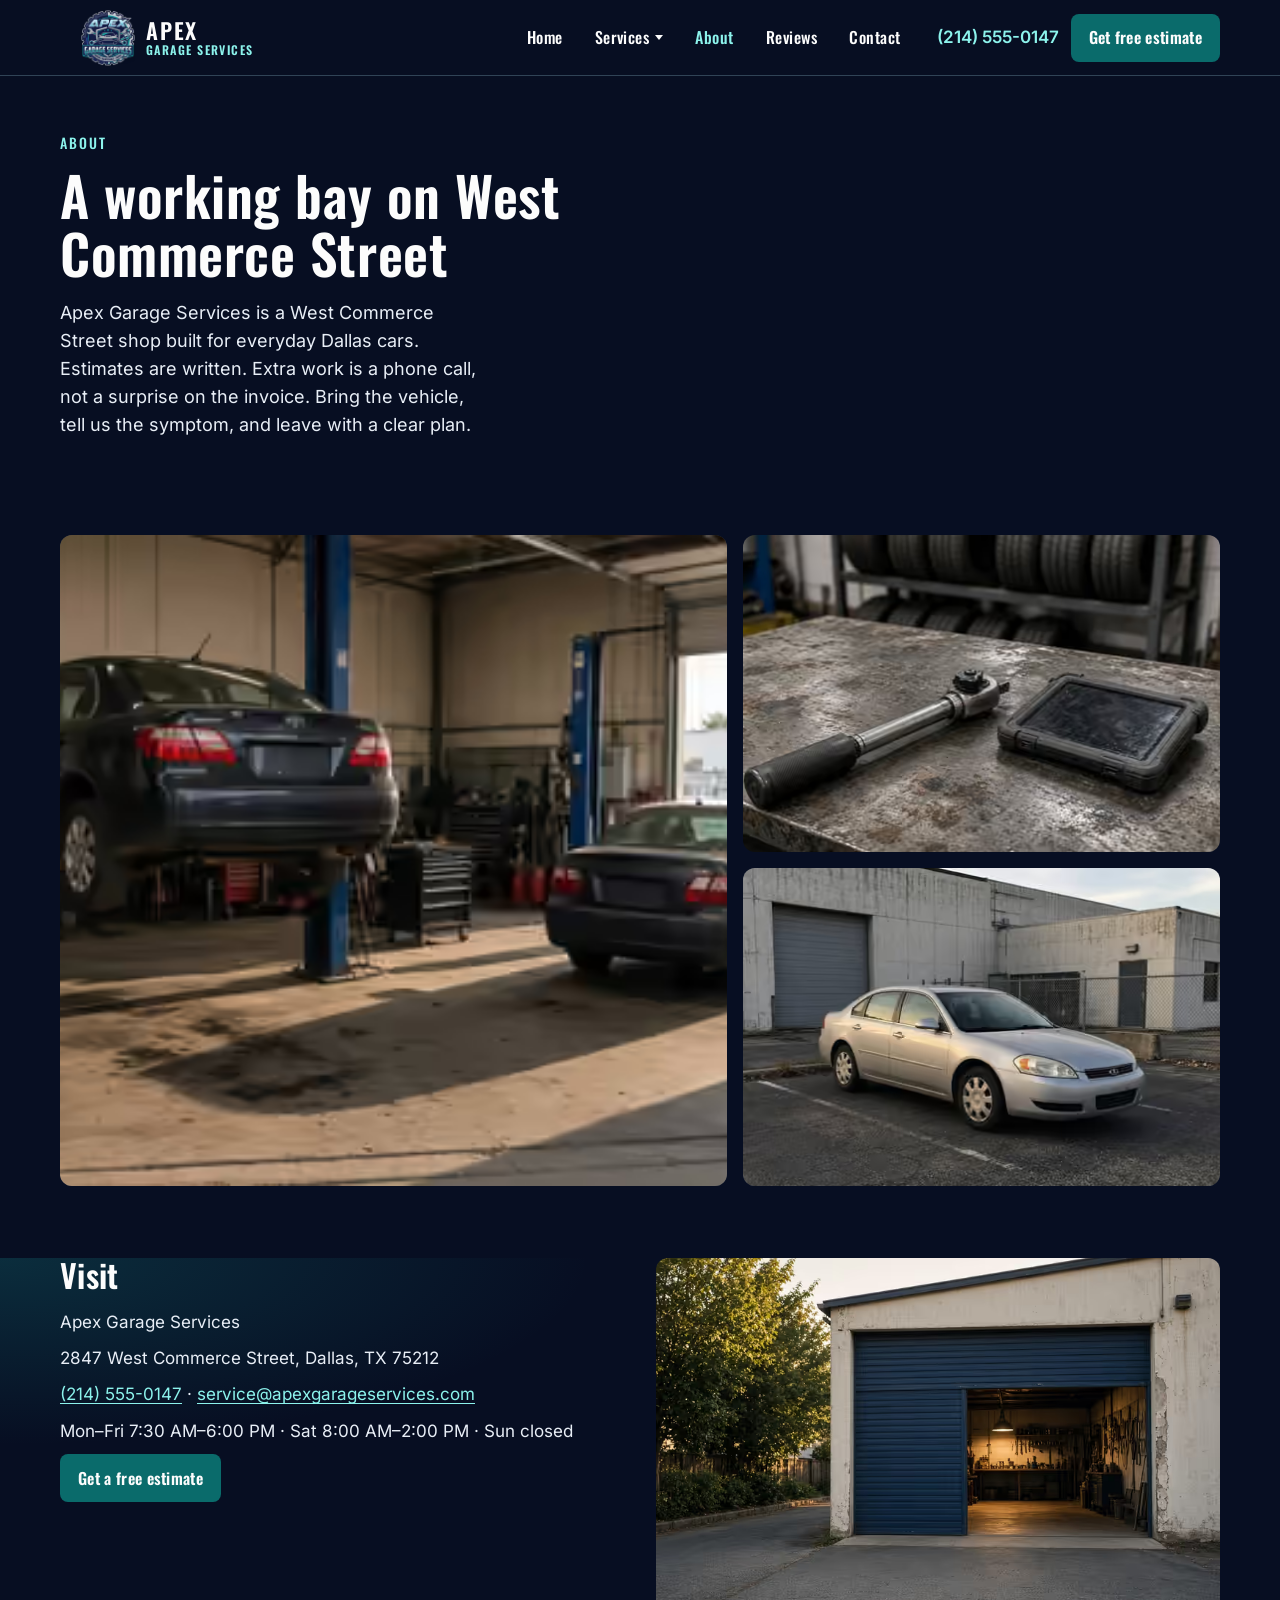
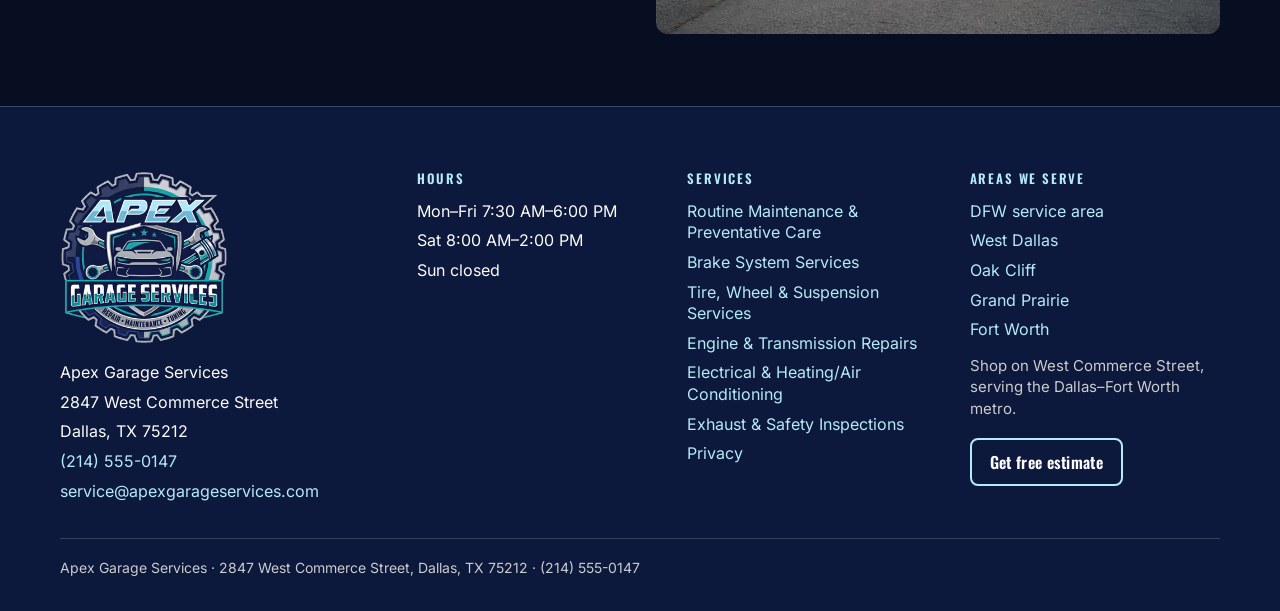
==== commit 6c34d497: "Remove drag-to-turn from the services car. The cutaway stays in place. Clicking a number still opens" ====
--- a/about/index.html
+++ b/about/index.html
@@ -20,7 +20,7 @@
 <link rel="icon" href="../favicon.png" type="image/png">
 <link rel="preload" as="image" type="image/avif" imagesrcset="../assets/img/about-bay-480.avif 480w, ../assets/img/about-bay-768.avif 768w, ../assets/img/about-bay-960.avif 960w, ../assets/img/about-bay.avif 1280w" imagesizes="(max-width: 900px) calc(100vw - 32px), 658px" fetchpriority="high">
 <link rel="preload" href="../assets/fonts/oswald-latin.woff2" as="font" type="font/woff2" crossorigin>
-<style id="apex-css">@keyframes hero-drift{0%{transform:scale(1.07)}to{transform:scale(1)}}@keyframes rise-in{0%{opacity:0;transform:translateY(16px)}to{opacity:1;transform:none}}@keyframes pin-pulse{0%{transform:scale(.7);opacity:.9}to{transform:scale(1.5);opacity:0}}@font-face{font-family:Inter;font-style:normal;font-weight:400 600;font-display:swap;src:url(/assets/fonts/inter-latin.woff2)format("woff2");unicode-range:U+0000-00FF,U+0131,U+0152-0153,U+02BB-02BC,U+02C6,U+02DA,U+02DC,U+0304,U+0308,U+0329,U+2000-206F,U+20AC,U+2122,U+2191,U+2193,U+2212,U+2215,U+FEFF,U+FFFD}@font-face{font-family:Oswald;font-style:normal;font-weight:500 600;font-display:swap;src:url(/assets/fonts/oswald-latin.woff2)format("woff2");unicode-range:U+0000-00FF,U+0131,U+0152-0153,U+02BB-02BC,U+02C6,U+02DA,U+02DC,U+0304,U+0308,U+0329,U+2000-206F,U+20AC,U+2122,U+2191,U+2193,U+2212,U+2215,U+FEFF,U+FFFD}:root{--apex-navy:#0c183c;--apex-slate:#30394a;--apex-cyan:#b5eaf8;--apex-teal:#189c9c;--apex-teal-deep:#0c8490;--apex-teal-text:#8cf3ec;--apex-teal-text-hover:#d8fbff;--apex-teal-btn:#0a6b6b;--apex-teal-btn-hover:#084f52;--apex-silver:#acb1b7;--apex-silver-light:#cccccc;--apex-white:#fcfcfc;--apex-ground:#070e22;--apex-surface:#1b2c54;--apex-surface-2:#243664;--apex-line:rgba(181, 234, 248, 0.24);--apex-ink:#e8eef6;--apex-muted:#c9d3e2;--apex-navy-hover:#08122c;--apex-danger:#ffb7c3;--shadow:0 12px 28px rgba(0, 0, 0, 0.4);--radius-card:12px;--radius-ctl:8px;--max:1160px;--header:76px;--ease-out:cubic-bezier(0.2, 0.7, 0.2, 1);--motion-hover:220ms;--motion-reveal:520ms;--motion-menu:200ms}*,::after,::before{box-sizing:border-box}body,html{overflow-x:clip}html{scroll-behavior:smooth;color-scheme:dark}body{margin:0;background:var(--apex-ground);color:var(--apex-ink);font-family:Inter,system-ui,-apple-system,"Segoe UI",sans-serif;font-size:17px;line-height:1.55}img{max-width:100%;display:block}a{text-underline-offset:.18em}.bay-show .lane.is-on .lane-main strong,.site-nav a[aria-current=page],.site-nav a[aria-current=true],a,a:visited{color:var(--apex-teal-text)}.card h2 a:hover,.card h3 a:hover,a:hover{color:var(--apex-teal-text-hover)}.btn,.eyebrow,.menu-btn,.site-nav a,h1,h2,h3{font-family:Oswald,"Arial Narrow",Impact,sans-serif}.skip,h1,h2,h3{color:var(--apex-white)}h1,h2,h3{margin:0 0 16px;font-weight:600;letter-spacing:.01em;line-height:1.08}h1{font-size:clamp(36px,5vw,56px);max-width:16ch}h2{font-size:clamp(28px,3vw,32px)}h3{font-size:22px}p{margin:0 0 16px}.skip{position:absolute;left:16px;top:-40px;z-index:20;background:var(--apex-surface);padding:8px 12px}.skip:focus{top:8px}:focus-visible{outline:2px solid var(--apex-cyan);outline-offset:3px}.wrap{width:min(var(--max),calc(100% - 32px));margin-inline:auto}.site-header{position:sticky;top:0;z-index:30;height:var(--header);background:var(--apex-ground);border-bottom:1px solid var(--apex-line)}.header-bar,.logo{display:flex;align-items:center}.header-bar{height:100%;gap:24px}.logo{flex:none;gap:10px;color:var(--apex-white);text-decoration:none}.logo img{width:56px;height:56px;object-fit:contain}.logo-text{display:flex;flex-direction:column;gap:3px;line-height:1;font-family:Oswald,"Arial Narrow",Impact,sans-serif;font-weight:600}.logo-text span:first-child{font-size:22px;letter-spacing:.08em;text-transform:uppercase}.logo-text span:last-child{font-size:12px;letter-spacing:.12em;text-transform:uppercase;color:var(--apex-teal-text)}.site-nav{display:flex;align-items:center;gap:8px;margin-left:auto}.site-nav a{color:var(--apex-white);text-decoration:none;font-size:16px;letter-spacing:.03em;padding:10px 12px;border-radius:var(--radius-ctl)}.site-nav a:hover{background:var(--apex-surface-2);color:var(--apex-white)}.nav-drop{position:relative}.nav-drop>a{display:inline-flex;align-items:center;gap:6px}.nav-drop>a::after{content:"";width:0;height:0;border-left:4px solid transparent;border-right:4px solid transparent;border-top:5px solid currentColor}.nav-menu{display:flex;flex-direction:column;gap:4px;position:absolute;top:calc(100% + 4px);left:0;z-index:5;width:max-content;min-width:260px;max-width:min(26rem,calc(100vw - 24px));padding:8px;background:var(--apex-surface);border:1px solid var(--apex-line);border-radius:var(--radius-card);box-shadow:var(--shadow);visibility:hidden;opacity:0;transform:translateY(4px);pointer-events:none}.nav-menu::before{content:"";position:absolute;left:0;right:0;top:-12px;height:12px}.nav-drop:focus-within .nav-menu,.nav-drop:hover .nav-menu,.nav-drop[data-open=true] .nav-menu{visibility:visible;opacity:1;transform:none;pointer-events:auto;transition:opacity var(--motion-menu) var(--ease-out),transform var(--motion-menu) var(--ease-out)}.nav-menu a{display:flex;padding:10px 18px;line-height:1.25;letter-spacing:.02em;white-space:normal}.header-actions{display:flex;align-items:center;gap:12px}.call,.nav-menu a{min-height:44px;align-items:center}.call{color:var(--apex-teal-text);font-weight:600;text-decoration:none;display:inline-flex}.btn,.menu-btn{min-height:48px;border-radius:var(--radius-ctl);color:var(--apex-white);font-size:16px}.menu-btn{display:none;min-width:48px;border:1px solid var(--apex-line);background:var(--apex-surface);letter-spacing:.04em}.btn{position:relative;isolation:isolate;display:inline-flex;align-items:center;justify-content:center;padding:0 18px;border:0;font-weight:600;letter-spacing:.02em;text-decoration:none;cursor:pointer}.btn-teal:hover,.btn:hover{background:var(--apex-teal-btn-hover);color:var(--apex-white)}.btn,.btn-teal{background:var(--apex-teal-btn)}.btn-ghost{background:0 0;color:var(--apex-cyan);border:2px solid var(--apex-cyan)}.btn-ghost:hover{background:rgba(181,234,248,.12);color:var(--apex-cyan)}.hero{display:grid;min-height:min(88vh,780px);background:var(--apex-navy);overflow:visible}.cards>*,.footer-grid>*,.gallery>*,.hero>*,.split>*,.steps>*{min-width:0}.hero-media{grid-area:1/1;min-height:100%;background:var(--apex-slate);overflow:hidden}.hero-shade{grid-area:1/1;z-index:1;background:linear-gradient(90deg,rgba(7,14,34,.92)0,rgba(7,14,34,.88) 40%,rgba(7,14,34,.28) 58%,rgba(7,14,34,0) 72%);pointer-events:none}.hero-media img{width:100%;height:100%;object-fit:cover}.hero-copy{grid-area:1/1;z-index:2;display:flex;flex-direction:column;justify-content:center;width:min(var(--max),calc(100% - 32px));margin-inline:auto;padding:56px 0 148px;background:0 0;color:var(--apex-white)}.hero-copy h1{font-size:clamp(2.75rem,4vw + 1rem,5rem);max-width:none;letter-spacing:.04em;line-height:1.24}.hero-copy h1 span{display:block}.hero-actions{display:flex;flex-wrap:wrap;align-items:center;gap:12px 20px;margin:4px 0 12px}.hero-actions .btn{margin:0}.hero-call{color:var(--apex-white);font-weight:600;text-decoration:none;min-height:48px;display:inline-flex;align-items:center}.hero-call:hover,.scroll-cue{color:var(--apex-cyan)}.scroll-cue{margin:12px 0 0;font-family:Oswald,"Arial Narrow",Impact,sans-serif;font-size:13px;letter-spacing:.18em;text-transform:uppercase}.chips a,.promise-card{background:var(--apex-surface)}.promise-card{grid-area:1/1;z-index:3;align-self:end;width:min(var(--max),calc(100% - 32px));margin:0 auto -36px;padding:18px 22px;color:var(--apex-ink);border:1px solid var(--apex-line);border-radius:var(--radius-card);box-shadow:var(--shadow)}.promise-card .trust li{padding-top:0;border-top:0;color:var(--apex-muted)}.promise-card .trust strong{color:var(--apex-white)}.area-band{padding:52px 0 16px;background:var(--apex-ground)}.area-band p{margin-block:0}.chips,.cta-band .wrap{display:flex;flex-wrap:wrap}.chips{gap:10px;margin:0;padding:0;list-style:none}.chips a{display:inline-flex;align-items:center;min-height:44px;padding:0 16px;border:1.5px solid var(--apex-teal);border-radius:999px;color:var(--apex-teal-text);font-weight:600;text-decoration:none}.chips a:hover{background:var(--apex-surface-2);color:var(--apex-teal-text-hover)}.cta-band{padding:36px 0}.cta-band .wrap{align-items:center;justify-content:space-between;gap:16px 24px}.cta-band h2{margin:0}#estimate{scroll-margin-top:calc(var(--header) + 8px)}.band .step h3,.band>.wrap>.section-head h2,.cta-band .btn,.cta-band h2,.hero-copy h1,.trust strong{color:var(--apex-white)}.band-navy{background:var(--apex-navy)}.band .step span{font-size:clamp(42px,5vw,68px);line-height:.85;margin-bottom:12px;color:transparent;-webkit-text-stroke:1.5px var(--apex-teal-text)}.band .step{color:var(--apex-ink);background:#3a4560;border-color:rgba(181,234,248,.28)}.eyebrow{margin:0 0 12px;color:var(--apex-teal-text);font-size:14px;letter-spacing:.14em;text-transform:uppercase}.hero-copy .eyebrow{color:var(--apex-cyan)}.lede{font-size:18px;max-width:38ch}.hero-copy .btn{align-self:flex-start;margin:8px 0 24px}.trust{display:grid;grid-template-columns:repeat(3,1fr);gap:12px;margin:0;padding:0;list-style:none}.trust li{margin:0;padding-top:12px;border-top:1px solid rgba(252,252,252,.28);color:var(--apex-silver-light);font-size:16px}.trust strong{display:block;font-size:16px}.section{padding:72px 0}.section-head{max-width:640px;margin-bottom:32px}.cards{display:grid;grid-template-columns:repeat(3,1fr);gap:24px}.lane-list{display:grid;grid-template-columns:1fr 1fr;gap:12px;margin:0;padding:0;list-style:none}.lane{display:flex;flex-direction:column;align-items:flex-start;gap:12px;position:relative;isolation:isolate;min-height:100%;padding:18px 18px 16px;background:var(--apex-surface);border:1px solid var(--apex-line);border-radius:var(--radius-card);box-shadow:var(--shadow);--spot-x:50%;--spot-y:20%}.lane::after,.lane::before{content:"";position:absolute;pointer-events:none}.lane::before{inset:0;border-radius:inherit;background:radial-gradient(240px circle at var(--spot-x) var(--spot-y),rgba(140,243,236,.22),transparent 70%);opacity:0}.lane::after{left:16px;right:16px;top:0;height:1px;background:linear-gradient(90deg,transparent,var(--apex-teal-text),transparent);opacity:0;transform:scaleX(.4);transform-origin:center}.lane:focus-within{border-color:rgba(140,243,236,.55)}.lane-est,.lane-main{position:relative;z-index:1}.lane-main{text-decoration:none}.lane-main strong{display:block;margin-bottom:6px;font-family:Oswald,"Arial Narrow",Impact,sans-serif;font-weight:600;font-size:22px;letter-spacing:.02em;line-height:1.2}.lane-main span{display:block;color:var(--apex-muted);font-size:16px;line-height:1.45}.lane-main,.lane-main:hover{color:var(--apex-white)}.lane-est{display:inline-flex;align-items:center;gap:6px;font-weight:600}.lane-est::after{content:"";width:7px;height:7px;border-top:1.5px solid currentColor;border-right:1.5px solid currentColor;transform:rotate(45deg)}@media (max-width:800px){.lane-list{grid-template-columns:1fr}}.card,.card>a{position:relative}.card{display:flex;flex-direction:column;isolation:isolate;background:var(--apex-surface);border:1px solid var(--apex-line);border-radius:var(--radius-card);box-shadow:var(--shadow);overflow:visible}.card>a{display:block;aspect-ratio:3/2;overflow:hidden;border-radius:calc(var(--radius-card) - 1px) calc(var(--radius-card) - 1px)0 0}.card img{position:absolute;inset:0;width:100%;height:100%;object-fit:cover}.card h2{margin:0;font-size:22px}.card h2 a,.card h3 a{color:inherit;text-decoration:none}.logo picture,.site-footer picture{display:contents}.card>a picture,.card>picture,.frame picture,.hero-media picture{display:block;height:100%}.lead-form button:disabled{opacity:.65;cursor:wait}.form-status{margin:0 0 12px}.card-body{padding:20px 20px 24px;display:flex;flex-direction:column;gap:8px;flex:1}.card-body p{flex:1}.icon{width:36px;height:36px;color:var(--apex-teal)}.faq,.gallery .stack,.quotes,.steps{display:grid;gap:16px}.steps{grid-template-columns:repeat(3,1fr)}.faq details,.note,.quote,.step{background:var(--apex-surface);border:1px solid var(--apex-line);border-radius:var(--radius-card);padding:20px}.step span{display:block;margin-bottom:8px;color:var(--apex-teal-text);font-family:Oswald,"Arial Narrow",sans-serif;font-size:20px}.band{background:var(--apex-slate);color:var(--apex-white)}.band a,.site-footer a{color:var(--apex-cyan)}.split{display:grid;grid-template-columns:1fr 1fr;gap:32px;align-items:start}.frame{border-radius:var(--radius-card);overflow:hidden;min-height:240px;background:var(--apex-slate)}.frame img{width:100%;height:100%;object-fit:cover;min-height:240px}.nap{margin:0;padding:0;list-style:none}.nap li{margin:0 0 10px}.lead-form{background:var(--apex-surface);border:1px solid var(--apex-line);border-radius:var(--radius-card);box-shadow:var(--shadow);padding:24px}.form-grid,label{display:grid;gap:14px}label{gap:6px;font-size:14px;font-weight:600}input,select,textarea{width:100%;min-height:48px;padding:10px 12px;border:1px solid var(--apex-line);border-radius:var(--radius-ctl);background:var(--apex-surface-2);color:var(--apex-ink);font:inherit;font-weight:400}textarea{min-height:112px;resize:vertical}input:focus,select:focus,textarea:focus{outline:2px solid var(--apex-cyan);outline-offset:1px;border-color:var(--apex-teal)}.check{grid-template-columns:20px 1fr;align-items:start;font-weight:400}.check input{width:20px;min-height:20px;margin-top:2px;accent-color:var(--apex-teal)}.hp{position:absolute;left:-9999px;height:0;overflow:hidden}.field-error{margin:0;color:var(--apex-danger);font-size:14px;font-weight:600}::placeholder{color:var(--apex-muted);opacity:1}::selection{background:var(--apex-cyan);color:var(--apex-navy)}input:-webkit-autofill,select:-webkit-autofill,textarea:-webkit-autofill{-webkit-text-fill-color:var(--apex-ink);caret-color:var(--apex-ink);box-shadow:0 0 0 1000px var(--apex-surface-2) inset}.is-invalid{border-color:var(--apex-danger)}.help{margin:0 0 16px;font-size:14px}.site-footer{background:var(--apex-navy);color:var(--apex-white);padding:64px 0 32px;border-top:1px solid var(--apex-line)}.footer-grid{display:grid;grid-template-columns:minmax(220px,1.3fr) minmax(190px,.95fr) minmax(200px,1fr) minmax(200px,1fr);gap:36px 32px;align-items:start}.lockup{width:168px;height:auto}.fine{margin-top:36px;padding-top:18px;border-top:1px solid rgba(252,252,252,.18);color:var(--apex-silver-light);font-size:14px}.mobile-bar{display:none}.page-hero{padding:56px 0 8px}.page-hero h1{max-width:18ch;font-size:clamp(2.25rem,3vw + 1rem,3.4rem)}.prose{max-width:68ch}.breadcrumbs ol,.related{display:flex;flex-wrap:wrap;gap:12px}.gallery{display:grid;grid-template-columns:1.4fr 1fr;gap:16px}details summary{cursor:pointer;font-weight:600;color:var(--apex-white)}details p{margin:12px 0 0}@media (max-width:900px){.cards,.footer-grid,.gallery,.split,.steps,.trust{grid-template-columns:1fr}.section{padding:48px 0}.nav-drop,.nav-menu,.site-nav{flex-direction:column;align-items:stretch}.site-nav{display:none;position:absolute;top:var(--header);left:0;right:0;gap:0;padding:8px 16px 16px;background:var(--apex-surface);border-bottom:1px solid var(--apex-line)}.site-nav[data-open=true]{display:flex}.nav-drop,.nav-menu{display:flex}.nav-menu{position:static;width:auto;min-width:0;margin:4px 0 8px;padding:6px;gap:4px;border:1px solid var(--apex-line);border-radius:var(--radius-ctl);box-shadow:none;background:var(--apex-ground);visibility:visible;opacity:1;transform:none;pointer-events:auto}.nav-menu a{white-space:normal}.menu-btn{display:inline-flex;align-items:center;justify-content:center}.logo img{width:44px;height:44px}.logo-text span:first-child{font-size:18px}.logo-text span:last-child{font-size:10px}.header-actions .btn,.header-actions .call{display:none}.mobile-bar{display:grid;grid-template-columns:1fr 1fr;gap:8px;position:fixed;left:0;right:0;bottom:0;z-index:40;padding:8px 12px calc(8px + env(safe-area-inset-bottom));background:var(--apex-surface);border-top:1px solid var(--apex-line)}html{scroll-padding-bottom:112px}body{padding-bottom:112px}#estimate,.lead-form,.lead-form button,.lead-form input,.lead-form select,.lead-form textarea{scroll-margin-bottom:112px}}@media (prefers-reduced-motion:reduce){html{scroll-behavior:auto}*,::after,::before{animation:none!important;transition:none!important}[data-reveal],[data-reveal].is-pending,[data-reveal].is-shown{opacity:1!important;transform:none!important}.nav-drop:focus-within .nav-menu,.nav-drop:hover .nav-menu,.nav-drop[data-open=true] .nav-menu{opacity:1!important;visibility:visible!important;transform:none!important}}.trust-line{margin:0 0 20px;color:var(--apex-cyan);font-size:16px;max-width:36ch}.breadcrumbs{padding:16px 0 0;font-size:14px}.breadcrumbs ol{gap:8px;margin:0;padding:0;list-style:none;color:var(--apex-muted)}.breadcrumbs li:not(:last-child)::after{content:"/";margin-left:8px;color:var(--apex-silver)}.breadcrumbs a{color:var(--apex-teal-text);text-decoration:none}.breadcrumbs a:hover,.site-footer a:hover{text-decoration:underline}.map-embed{margin:16px 0;border-radius:var(--radius-card);overflow:hidden;border:1px solid var(--apex-line);background:var(--apex-slate);aspect-ratio:4/3}.map-embed iframe{display:block;width:100%;height:100%;border:0}.neighborhoods{display:grid;gap:28px;max-width:72ch}.neighborhood h2{margin-bottom:10px}.bio-slots,.cert-slots{display:grid;gap:12px;margin:0 0 24px;padding:0}.cert-slots{list-style:disc;padding-left:1.2em}#google-reviews .prose,.bio-slot{padding:16px;border:1px dashed var(--apex-line);border-radius:var(--radius-card);background:var(--apex-surface)}.bio-slot h3{margin-bottom:8px;font-size:18px}.area-links a{white-space:nowrap}.mobile-bar.is-hidden{transform:translateY(110%);pointer-events:none}.mobile-bar{transition:transform .2s ease}.mobile-bar .btn{width:100%}@media (max-width:900px){.hero{display:flex;flex-direction:column;min-height:0}.hero-shade{display:none}.hero-media{position:relative;height:26vh;min-height:160px;max-height:220px}.hero-media img,.hero-media picture{max-height:none;height:100%;aspect-ratio:auto}.hero-copy{width:auto;margin:0;padding:22px 20px 16px;background:var(--apex-navy)}.hero-copy h1{font-size:clamp(1.85rem,7.2vw,2.5rem);max-width:none;letter-spacing:.03em;line-height:1.12}.hero-copy .lede{font-size:16.5px}.promise-card{position:relative;width:min(var(--max),calc(100% - 32px));margin:16px auto 0}.area-band{padding-top:28px}.scroll-cue{display:none}.trust-line{margin-bottom:12px}}@media (max-width:900px) and (max-height:700px){.hero-media{height:22vh;min-height:140px;max-height:180px}.hero-copy{padding-top:16px;padding-bottom:8px}}.site-footer h2{margin:0 0 14px;color:var(--apex-cyan);font-size:13px;font-weight:600;letter-spacing:.14em;text-transform:uppercase;line-height:1.2}.footer-list{display:grid;gap:8px;margin:0;padding:0;list-style:none}.footer-brand .footer-list{margin-top:18px}.site-footer .footer-list li{margin:0;color:var(--apex-white);font-size:16px;line-height:1.35}.site-footer a{text-decoration:none}.footer-note{margin:14px 0 0;color:var(--apex-silver-light);font-size:15px;line-height:1.45;max-width:32ch}.site-footer .btn{margin-top:18px;color:var(--apex-white)}.site-footer .btn:hover{text-decoration:none;color:var(--apex-white)}@media (max-width:1100px){.footer-grid{grid-template-columns:1fr 1fr}}@media (max-width:900px){.footer-grid{grid-template-columns:1fr}}#estimate{background:radial-gradient(820px 260px at 0% 0%,rgba(24,156,156,.22),transparent 72%),var(--apex-ground)}.reviews-hero{background:var(--apex-navy);padding:72px 0}.reviews-hero,.reviews-hero .lede,.reviews-hero h1{color:var(--apex-white)}.reviews-hero .eyebrow{color:var(--apex-cyan)}.reviews-hero .lede{max-width:40ch}#google-reviews{padding-top:0}#google-reviews .prose{border:1px solid var(--apex-line);box-shadow:var(--shadow);padding:32px 28px;margin-top:-36px}.nav-drop>a,.site-nav>a,details summary{position:relative}.nav-drop>a::before,.site-nav>a::before,details summary::after{content:"";position:absolute;left:12px;right:12px;bottom:4px;height:2px;background:var(--apex-teal);transform:scaleX(0);transform-origin:left center;pointer-events:none}.btn::before,.card::after{content:"";position:absolute;inset:0;border-radius:inherit;pointer-events:none;opacity:0}.btn::before{z-index:-1;box-shadow:0 8px 18px rgba(12,24,60,.18)}.card::after{z-index:-1;box-shadow:0 16px 32px rgba(12,24,60,.16)}details summary::after{left:0;right:0;bottom:0}.card>a:focus-visible{outline-offset:-4px}@media (hover:hover) and (pointer:fine){.btn,.card,.chips a{transition:transform var(--motion-hover) var(--ease-out)}.btn::before,.card::after,.lane-est::after,.lane::after,.lane::before,.nav-drop>a::before,.site-nav>a::before,details summary::after{transition:opacity var(--motion-hover) var(--ease-out),transform var(--motion-hover) var(--ease-out)}.card>a img{transition:transform 300ms var(--ease-out)}.chips a:hover{transform:translateY(-2px)}.btn:hover:not(:disabled){transform:translateY(-2px)}.btn:hover:not(:disabled)::before,.card:hover:not(.is-pending)::after{opacity:1}.btn-ghost:hover:not(:disabled){transform:translateY(-1px)}.btn:disabled,.btn:disabled:hover,.mobile-bar .btn,.mobile-bar .btn:hover{transform:none}.btn:disabled::before,.mobile-bar .btn::before{opacity:0}.nav-drop>a:hover::before,.site-nav>a:hover::before,details summary:hover::after{transform:scaleX(1)}.card:hover:not(.is-pending){transform:translateY(-4px)}.card:hover:not(.is-pending)>a img{transform:scale(1.025)}html.js-motion .card[data-reveal].is-shown:hover{transform:translateY(-4px);transition:transform var(--motion-hover) var(--ease-out),opacity var(--motion-reveal) var(--ease-out)}.lane{transition:transform var(--motion-hover) var(--ease-out),border-color var(--motion-hover) var(--ease-out)}.lane:focus-within:not(.is-pending),.lane:hover:not(.is-pending){transform:translateY(-6px);border-color:rgba(140,243,236,.55)}.lane:focus-within::after,.lane:focus-within::before,.lane:hover::after,.lane:hover::before{opacity:1}.lane:focus-within::after,.lane:hover::after{transform:scaleX(1)}.lane:focus-within .lane-est::after,.lane:hover .lane-est::after{transform:rotate(45deg) translate(2px,-2px)}html.js-motion .lane[data-reveal].is-shown:focus-within,html.js-motion .lane[data-reveal].is-shown:hover{transform:translateY(-6px);transition:transform var(--motion-hover) var(--ease-out),border-color var(--motion-hover) var(--ease-out),opacity var(--motion-reveal) var(--ease-out)}.frame img{transition:transform 420ms var(--ease-out)}.frame:hover img{transform:scale(1.035)}}@media (prefers-reduced-motion:no-preference){.hero-media img{transform-origin:68% 42%;animation:hero-drift 18s var(--ease-out) both}.hero-copy .eyebrow,.page-hero .wrap>*,.promise-card .trust li{animation:rise-in 520ms var(--ease-out) backwards}.hero-copy h1 span:nth-child(1),.page-hero .wrap>:nth-child(2){animation-delay:80ms}.page-hero .wrap>:nth-child(3){animation-delay:150ms}.hero-copy h1 span{animation:rise-in 560ms var(--ease-out) backwards}.hero-copy h1 span:nth-child(2){animation-delay:170ms}.hero-copy h1 span:nth-child(3){animation-delay:260ms}.hero-copy .lede{animation:rise-in 520ms var(--ease-out) 340ms backwards}.hero-actions{animation:rise-in 520ms var(--ease-out) 420ms backwards}.trust-line{animation:rise-in 520ms var(--ease-out) 500ms backwards}.scroll-cue{animation:rise-in 520ms var(--ease-out) 580ms backwards}.promise-card .trust li:nth-child(2){animation-delay:90ms}.promise-card .trust li:nth-child(3){animation-delay:170ms}.area-band p{animation:rise-in 520ms var(--ease-out) 180ms backwards}}html.js-motion [data-reveal].is-pending{opacity:0;transform:translateY(16px);transition:none}html.js-motion [data-reveal].is-shown{opacity:1;transform:none;transition:opacity var(--motion-reveal) var(--ease-out) var(--reveal-delay, 0ms),transform var(--motion-reveal) var(--ease-out) var(--reveal-delay, 0ms)}html.js-motion .lane[data-reveal].is-pending{transform:translateY(22px) scale(.98)}@media (max-width:900px){html.js-motion [data-reveal-group]>[data-reveal]{transition-delay:0ms!important}html.js-motion .lane-list>[data-reveal]{transition-delay:var(--reveal-delay, 0ms)!important}.nav-menu{visibility:visible;opacity:1;transform:none;pointer-events:auto}}#on-the-car{scroll-margin-top:calc(var(--header) + 8px)}.bay{display:grid;grid-template-columns:minmax(0,1fr) minmax(300px,460px);gap:28px;align-items:start}.bay-stage{position:sticky;top:calc(var(--header) + 12px);z-index:2}.bay-viewport{position:relative;overflow:hidden;aspect-ratio:16/9;border:1px solid var(--apex-line);border-radius:var(--radius-card);background:#15233f}.spin{position:absolute;inset:0;touch-action:pan-y;cursor:grab;user-select:none}.spin:focus-visible{outline:2px solid var(--apex-teal-text);outline-offset:-3px}.spin.is-dragging{cursor:grabbing}.spin-frame{position:absolute;inset:0;width:100%;height:100%;object-fit:cover;opacity:0;pointer-events:none;transition:opacity 420ms cubic-bezier(.4,0,.2,1)}.spin.is-dragging .spin-frame{transition-duration:70ms}.spin-frame.is-on{opacity:1}.spin-hint{margin:10px 0 0;color:var(--apex-muted);font-size:14px}.callout b,.pin{border-radius:50%}.pin{position:absolute;left:68%;top:63%;width:14px;height:14px;background:#8cf3ec;transform:translate(-50%,-50%);pointer-events:none;transition:opacity 320ms var(--ease-out)}.spin.is-dragging .cutaway,.spin.is-dragging .pin,.spin.is-free .cutaway,.spin.is-free .pin,.spin.is-turning .pin{opacity:0}.pin::after,.pin::before{content:"";position:absolute}.pin::before{left:50%;bottom:100%;width:2px;height:28px;background:#8cf3ec;transform:translateX(-50%)}.pin::after{inset:-8px;border:2px solid rgba(140,243,236,.7);border-radius:50%;animation:pin-pulse 1.6s var(--ease-out) infinite}.bay-status{margin:14px 0 0;min-height:3.4em}.bay-where{display:block;color:var(--apex-white);font-family:Oswald,"Arial Narrow",Impact,sans-serif;font-size:22px;font-weight:600;letter-spacing:.03em;line-height:1.15}.bay-name{display:block;margin-top:4px;color:var(--apex-cyan);font-size:15px}.svc-group{margin:0 0 22px;scroll-margin-top:calc(var(--header) + 12px)}.svc span,.svc strong,.svc-title span{display:block}.page-hero .svc-lede{max-width:48ch}.svc-group h3{margin:0 0 10px;color:var(--apex-cyan);font-size:18px;letter-spacing:.02em;line-height:1.25;text-transform:none}.cutaway img,.svc{width:100%;display:block}.svc{margin:0 0 6px;padding:10px 12px;border:1px solid transparent;border-radius:var(--radius-ctl);background:0 0;color:inherit;font:inherit;text-align:left;cursor:pointer}.svc strong{color:var(--apex-white);font-family:Oswald,"Arial Narrow",Impact,sans-serif;font-size:17px;font-weight:600;letter-spacing:.02em}.svc span{margin-top:2px;color:var(--apex-muted);font-size:14.5px;line-height:1.4}.svc:hover,.svc[aria-pressed=true]{background:var(--apex-surface-2);border-color:var(--apex-line);box-shadow:inset 3px 0 0 var(--apex-teal)}.bay-cta{margin:8px 0 0}@media (max-width:900px){.bay{grid-template-columns:1fr}.bay-stage{order:-1;position:sticky;top:calc(var(--header) + 4px);padding-bottom:8px;background:var(--apex-ground)}}.bay-show{display:flex;flex-direction:column;gap:22px}.bay-show .bay-stage{position:relative;top:auto;order:0;width:100%;padding:0;background:0 0}.bay-show .bay-viewport{aspect-ratio:auto;min-height:0;border-radius:20px;background:#152240;box-shadow:0 28px 70px rgba(0,0,0,.45)}.bay-show .spin-stage{position:relative;aspect-ratio:16/11;background:radial-gradient(70% 42%at 50% 100%,rgba(24,156,156,.22),transparent 70%),#152240}.bay-show .spin{top:auto;right:0;bottom:0;left:0;height:calc(100%*9/11)}.callout-lines,.cutaway{position:absolute;inset:0}.cutaway{z-index:2;margin:0;pointer-events:none;transition:opacity 320ms var(--ease-out)}.cutaway img{height:100%;object-fit:cover}.callout-lines{width:100%;height:100%;overflow:visible}.cline{stroke:rgba(181,234,248,.75);stroke-width:1.5px;vector-effect:non-scaling-stroke;fill:none}.cline.is-on{stroke:#8cf3ec;stroke-width:2px}.callout,.cdot{position:absolute}.cdot{z-index:3;width:10px;height:10px;margin:-5px 0 0-5px;border-radius:50%;background:#8cf3ec;box-shadow:0 0 0 4px rgba(140,243,236,.22)}.cdot.is-on{box-shadow:0 0 0 6px rgba(140,243,236,.38)}.callout{z-index:4;display:inline-flex;align-items:center;gap:8px;min-height:36px;margin:0;padding:4px 12px 4px 4px;border:1px solid transparent;border-radius:999px;background:#fff;color:#10203f;box-shadow:0 8px 18px rgba(0,0,0,.28);cursor:pointer;font-family:Oswald,"Arial Narrow",Impact,sans-serif;font-size:14px;font-weight:600;letter-spacing:.04em;line-height:1;text-transform:uppercase;pointer-events:auto}.callout b{display:grid;place-items:center;width:28px;height:28px;background:#149c9c;color:#fff;font-size:13px}.bay-show .callout{z-index:6;gap:0;padding:4px}.bay-show .callout>span{position:absolute;width:1px;height:1px;padding:0;margin:-1px;overflow:hidden;clip:rect(0,0,0,0);white-space:nowrap;border:0}.callout.is-on{border-color:#8cf3ec;box-shadow:0 0 0 3px rgba(140,243,236,.35),0 8px 18px rgba(0,0,0,.28)}.callout:focus-visible{outline:2px solid #10203f;outline-offset:3px}.bay-show .spin:not(.is-dragging):not(.is-free) .bay-status,.bay-show .spin:not(.is-dragging):not(.is-free) .pin{opacity:0}.bay-show .pin{width:16px;height:16px}.bay-show .pin::before{height:42px}.bay-show .bay-status,.bay-show .spin-hint{position:absolute;z-index:3;margin:0;pointer-events:none;bottom:16px;border:1px solid var(--apex-line)}.bay-show .spin-hint{top:auto;right:16px;padding:6px 12px;border-radius:999px;background:rgba(7,14,34,.62);color:var(--apex-cyan);font-size:13px;letter-spacing:.08em;text-transform:uppercase}.bay-show .bay-status{left:16px;min-height:0;max-width:min(420px,calc(100% - 32px));padding:14px 16px;border-radius:14px;background:rgba(7,14,34,.78)}.job-dock{gap:10px}.job-dock,.job-sets{display:grid}.bay-show .job-dock{position:absolute;z-index:4;width:min(300px,46%);max-height:52%;margin:0;padding:8px 10px 6px;overflow:auto;border:1px solid rgba(181,234,248,.22);border-radius:14px;background:rgba(7,14,34,.9);box-shadow:0 12px 28px rgba(0,0,0,.4);transition:opacity 320ms var(--ease-out)}.bay-show .spin.is-dragging .job-dock,.bay-show .spin.is-free .job-dock{opacity:0;pointer-events:none}.bay-show .job-kicker{display:none}.bay-show .job-set{grid-template-columns:1fr}.bay-show .job-dock .svc{padding:8px 10px}.bay-show .job-dock .svc span{margin-top:1px;font-size:13.5px;line-height:1.35}.job-kicker{margin:0;color:var(--apex-cyan);font-family:Oswald,"Arial Narrow",Impact,sans-serif;font-size:13px;font-weight:600;letter-spacing:.14em;text-transform:uppercase}.job-set{display:grid;grid-template-columns:1fr 1fr;gap:8px;transition:opacity 400ms var(--ease-out),transform 400ms var(--ease-out)}.job-set.is-out,.job-set.is-shown{grid-area:1/1}.job-set.is-out{opacity:0;transform:translateY(10px);pointer-events:none}.job-set[hidden]{display:none}.bay-show .lane.svc-group,.job-set .svc{margin:0}.bay-show .pick-list{gap:14px}.bay-show .lane{align-items:stretch;padding:0;border-left-width:3px;border-left-color:rgba(181,234,248,.28);background:linear-gradient(180deg,rgba(181,234,248,.05),transparent 42%),var(--apex-surface);border-radius:18px}.bay-show .lane.is-on{border-color:rgba(140,243,236,.4);border-left-color:var(--apex-teal-text);background:linear-gradient(100deg,rgba(140,243,236,.12),transparent 48%),var(--apex-surface)}.bay-show .lane.is-on,.bay-show .lane:focus-within,.bay-show .lane:hover{border-left-color:var(--apex-teal-text)}.bay-show .lane::after{left:20px;right:20px;top:auto;bottom:0;width:auto;height:2px;opacity:1;transform:scaleX(0);transform-origin:left center;background:linear-gradient(90deg,var(--apex-teal-text),transparent 78%)}.bay-show .lane.is-on::after,.bay-show .lane:focus-within::after,.bay-show .lane:hover::after{transform:scaleX(1)}.bay-show .svc-lead,.bay-show .svc-lead:hover,.bay-show .svc-lead[aria-pressed=true]{display:grid;grid-template-columns:58px minmax(0,1fr);gap:10px 14px;align-items:start;width:100%;height:100%;margin:0;padding:22px 20px 20px;border:0;background:0 0;box-shadow:none;cursor:pointer}.pick-no{padding-top:2px;font-family:Oswald,"Arial Narrow",Impact,sans-serif;font-size:32px;font-weight:600;letter-spacing:.04em;line-height:1;color:#9bb6cc}.bay-show .lane.is-on .pick-no,.bay-show .lane.is-on .pick-where,.bay-show .lane:focus-within .pick-no,.bay-show .lane:focus-within .pick-where,.bay-show .lane:hover .pick-no,.bay-show .lane:hover .pick-where{color:var(--apex-teal-text)}.bay-show .pick-copy{display:block;min-width:0}.bay-show .pick-copy strong{margin-bottom:6px;font-size:22px;line-height:1.15}.bay-show .pick-copy>span{margin-top:0;font-size:16px;line-height:1.45}.pick-where{display:flex;align-items:center;gap:8px;margin-top:14px;color:var(--apex-muted);font-family:Oswald,"Arial Narrow",Impact,sans-serif;font-size:13px;font-style:normal;font-weight:600;letter-spacing:.14em;line-height:1;text-transform:uppercase}.pick-where::before{content:"";width:6px;height:6px;flex:0 0 6px;border-radius:50%;background:currentColor;box-shadow:0 0 0 3px rgba(140,243,236,.16)}@media (max-width:1000px){.bay-show .spin-stage{display:flex;flex-direction:column;aspect-ratio:auto;min-height:0;background:0 0}.bay-show .spin{position:relative;inset:auto;width:100%;height:auto;aspect-ratio:16/9;min-height:0}.bay-show .spin-frame{object-fit:contain;object-position:center bottom}.bay-show .spin-hint{top:8px;right:8px;bottom:auto}.callout{font-size:11px;gap:0;padding:3px}.callout b{width:22px;height:22px;font-size:11px}.bay-show .bay-status{max-width:46%;padding:10px 12px}.bay-show .bay-name{font-size:13px}.bay-show .job-dock{padding:12px 12px 6px;border-radius:12px}.bay-show .job-dock .svc strong{font-size:14px}.bay-show .job-dock .svc span{font-size:12px}.job-set{grid-template-columns:1fr}.bay-show .bay-where{font-size:18px}.bay-show .svc-lead,.bay-show .svc-lead:hover,.bay-show .svc-lead[aria-pressed=true]{grid-template-columns:46px minmax(0,1fr);padding:18px 16px 16px}.pick-no{font-size:26px}.bay-show .pick-copy strong{font-size:20px}}</style>
+<style id="apex-css">@keyframes hero-drift{0%{transform:scale(1.07)}to{transform:scale(1)}}@keyframes rise-in{0%{opacity:0;transform:translateY(16px)}to{opacity:1;transform:none}}@keyframes pin-pulse{0%{transform:scale(.7);opacity:.9}to{transform:scale(1.5);opacity:0}}@font-face{font-family:Inter;font-style:normal;font-weight:400 600;font-display:swap;src:url(/assets/fonts/inter-latin.woff2)format("woff2");unicode-range:U+0000-00FF,U+0131,U+0152-0153,U+02BB-02BC,U+02C6,U+02DA,U+02DC,U+0304,U+0308,U+0329,U+2000-206F,U+20AC,U+2122,U+2191,U+2193,U+2212,U+2215,U+FEFF,U+FFFD}@font-face{font-family:Oswald;font-style:normal;font-weight:500 600;font-display:swap;src:url(/assets/fonts/oswald-latin.woff2)format("woff2");unicode-range:U+0000-00FF,U+0131,U+0152-0153,U+02BB-02BC,U+02C6,U+02DA,U+02DC,U+0304,U+0308,U+0329,U+2000-206F,U+20AC,U+2122,U+2191,U+2193,U+2212,U+2215,U+FEFF,U+FFFD}:root{--apex-navy:#0c183c;--apex-slate:#30394a;--apex-cyan:#b5eaf8;--apex-teal:#189c9c;--apex-teal-deep:#0c8490;--apex-teal-text:#8cf3ec;--apex-teal-text-hover:#d8fbff;--apex-teal-btn:#0a6b6b;--apex-teal-btn-hover:#084f52;--apex-silver:#acb1b7;--apex-silver-light:#cccccc;--apex-white:#fcfcfc;--apex-ground:#070e22;--apex-surface:#1b2c54;--apex-surface-2:#243664;--apex-line:rgba(181, 234, 248, 0.24);--apex-ink:#e8eef6;--apex-muted:#c9d3e2;--apex-navy-hover:#08122c;--apex-danger:#ffb7c3;--shadow:0 12px 28px rgba(0, 0, 0, 0.4);--radius-card:12px;--radius-ctl:8px;--max:1160px;--header:76px;--ease-out:cubic-bezier(0.2, 0.7, 0.2, 1);--motion-hover:220ms;--motion-reveal:520ms;--motion-menu:200ms}*,::after,::before{box-sizing:border-box}body,html{overflow-x:clip}html{scroll-behavior:smooth;color-scheme:dark}body{margin:0;background:var(--apex-ground);color:var(--apex-ink);font-family:Inter,system-ui,-apple-system,"Segoe UI",sans-serif;font-size:17px;line-height:1.55}img{max-width:100%;display:block}a{text-underline-offset:.18em}.bay-show .lane.is-on .lane-main strong,.site-nav a[aria-current=page],.site-nav a[aria-current=true],a,a:visited{color:var(--apex-teal-text)}.card h2 a:hover,.card h3 a:hover,a:hover{color:var(--apex-teal-text-hover)}.btn,.eyebrow,.menu-btn,.site-nav a,h1,h2,h3{font-family:Oswald,"Arial Narrow",Impact,sans-serif}.skip,h1,h2,h3{color:var(--apex-white)}h1,h2,h3{margin:0 0 16px;font-weight:600;letter-spacing:.01em;line-height:1.08}h1{font-size:clamp(36px,5vw,56px);max-width:16ch}h2{font-size:clamp(28px,3vw,32px)}h3{font-size:22px}p{margin:0 0 16px}.skip{position:absolute;left:16px;top:-40px;z-index:20;background:var(--apex-surface);padding:8px 12px}.skip:focus{top:8px}:focus-visible{outline:2px solid var(--apex-cyan);outline-offset:3px}.wrap{width:min(var(--max),calc(100% - 32px));margin-inline:auto}.site-header{position:sticky;top:0;z-index:30;height:var(--header);background:var(--apex-ground);border-bottom:1px solid var(--apex-line)}.header-bar,.logo{display:flex;align-items:center}.header-bar{height:100%;gap:24px}.logo{flex:none;gap:10px;color:var(--apex-white);text-decoration:none}.logo img{width:56px;height:56px;object-fit:contain}.logo-text{display:flex;flex-direction:column;gap:3px;line-height:1;font-family:Oswald,"Arial Narrow",Impact,sans-serif;font-weight:600}.logo-text span:first-child{font-size:22px;letter-spacing:.08em;text-transform:uppercase}.logo-text span:last-child{font-size:12px;letter-spacing:.12em;text-transform:uppercase;color:var(--apex-teal-text)}.site-nav{display:flex;align-items:center;gap:8px;margin-left:auto}.site-nav a{color:var(--apex-white);text-decoration:none;font-size:16px;letter-spacing:.03em;padding:10px 12px;border-radius:var(--radius-ctl)}.site-nav a:hover{background:var(--apex-surface-2);color:var(--apex-white)}.nav-drop{position:relative}.nav-drop>a{display:inline-flex;align-items:center;gap:6px}.nav-drop>a::after{content:"";width:0;height:0;border-left:4px solid transparent;border-right:4px solid transparent;border-top:5px solid currentColor}.nav-menu{display:flex;flex-direction:column;gap:4px;position:absolute;top:calc(100% + 4px);left:0;z-index:5;width:max-content;min-width:260px;max-width:min(26rem,calc(100vw - 24px));padding:8px;background:var(--apex-surface);border:1px solid var(--apex-line);border-radius:var(--radius-card);box-shadow:var(--shadow);visibility:hidden;opacity:0;transform:translateY(4px);pointer-events:none}.nav-menu::before{content:"";position:absolute;left:0;right:0;top:-12px;height:12px}.nav-drop:focus-within .nav-menu,.nav-drop:hover .nav-menu,.nav-drop[data-open=true] .nav-menu{visibility:visible;opacity:1;transform:none;pointer-events:auto;transition:opacity var(--motion-menu) var(--ease-out),transform var(--motion-menu) var(--ease-out)}.nav-menu a{display:flex;padding:10px 18px;line-height:1.25;letter-spacing:.02em;white-space:normal}.header-actions{display:flex;align-items:center;gap:12px}.call,.nav-menu a{min-height:44px;align-items:center}.call{color:var(--apex-teal-text);font-weight:600;text-decoration:none;display:inline-flex}.btn,.menu-btn{min-height:48px;border-radius:var(--radius-ctl);color:var(--apex-white);font-size:16px}.menu-btn{display:none;min-width:48px;border:1px solid var(--apex-line);background:var(--apex-surface);letter-spacing:.04em}.btn{position:relative;isolation:isolate;display:inline-flex;align-items:center;justify-content:center;padding:0 18px;border:0;font-weight:600;letter-spacing:.02em;text-decoration:none;cursor:pointer}.btn-teal:hover,.btn:hover{background:var(--apex-teal-btn-hover);color:var(--apex-white)}.btn,.btn-teal{background:var(--apex-teal-btn)}.btn-ghost{background:0 0;color:var(--apex-cyan);border:2px solid var(--apex-cyan)}.btn-ghost:hover{background:rgba(181,234,248,.12);color:var(--apex-cyan)}.hero{display:grid;min-height:min(88vh,780px);background:var(--apex-navy);overflow:visible}.cards>*,.footer-grid>*,.gallery>*,.hero>*,.split>*,.steps>*{min-width:0}.hero-media{grid-area:1/1;min-height:100%;background:var(--apex-slate);overflow:hidden}.hero-shade{grid-area:1/1;z-index:1;background:linear-gradient(90deg,rgba(7,14,34,.92)0,rgba(7,14,34,.88) 40%,rgba(7,14,34,.28) 58%,rgba(7,14,34,0) 72%);pointer-events:none}.hero-media img{width:100%;height:100%;object-fit:cover}.hero-copy{grid-area:1/1;z-index:2;display:flex;flex-direction:column;justify-content:center;width:min(var(--max),calc(100% - 32px));margin-inline:auto;padding:56px 0 148px;background:0 0;color:var(--apex-white)}.hero-copy h1{font-size:clamp(2.75rem,4vw + 1rem,5rem);max-width:none;letter-spacing:.04em;line-height:1.24}.hero-copy h1 span{display:block}.hero-actions{display:flex;flex-wrap:wrap;align-items:center;gap:12px 20px;margin:4px 0 12px}.hero-actions .btn{margin:0}.hero-call{color:var(--apex-white);font-weight:600;text-decoration:none;min-height:48px;display:inline-flex;align-items:center}.hero-call:hover,.scroll-cue{color:var(--apex-cyan)}.scroll-cue{margin:12px 0 0;font-family:Oswald,"Arial Narrow",Impact,sans-serif;font-size:13px;letter-spacing:.18em;text-transform:uppercase}.chips a,.promise-card{background:var(--apex-surface)}.promise-card{grid-area:1/1;z-index:3;align-self:end;width:min(var(--max),calc(100% - 32px));margin:0 auto -36px;padding:18px 22px;color:var(--apex-ink);border:1px solid var(--apex-line);border-radius:var(--radius-card);box-shadow:var(--shadow)}.promise-card .trust li{padding-top:0;border-top:0;color:var(--apex-muted)}.promise-card .trust strong{color:var(--apex-white)}.area-band{padding:52px 0 16px;background:var(--apex-ground)}.area-band p{margin-block:0}.chips,.cta-band .wrap{display:flex;flex-wrap:wrap}.chips{gap:10px;margin:0;padding:0;list-style:none}.chips a{display:inline-flex;align-items:center;min-height:44px;padding:0 16px;border:1.5px solid var(--apex-teal);border-radius:999px;color:var(--apex-teal-text);font-weight:600;text-decoration:none}.chips a:hover{background:var(--apex-surface-2);color:var(--apex-teal-text-hover)}.cta-band{padding:36px 0}.cta-band .wrap{align-items:center;justify-content:space-between;gap:16px 24px}.cta-band h2{margin:0}#estimate{scroll-margin-top:calc(var(--header) + 8px)}.band .step h3,.band>.wrap>.section-head h2,.cta-band .btn,.cta-band h2,.hero-copy h1,.trust strong{color:var(--apex-white)}.band-navy{background:var(--apex-navy)}.band .step span{font-size:clamp(42px,5vw,68px);line-height:.85;margin-bottom:12px;color:transparent;-webkit-text-stroke:1.5px var(--apex-teal-text)}.band .step{color:var(--apex-ink);background:#3a4560;border-color:rgba(181,234,248,.28)}.eyebrow{margin:0 0 12px;color:var(--apex-teal-text);font-size:14px;letter-spacing:.14em;text-transform:uppercase}.hero-copy .eyebrow{color:var(--apex-cyan)}.lede{font-size:18px;max-width:38ch}.hero-copy .btn{align-self:flex-start;margin:8px 0 24px}.trust{display:grid;grid-template-columns:repeat(3,1fr);gap:12px;margin:0;padding:0;list-style:none}.trust li{margin:0;padding-top:12px;border-top:1px solid rgba(252,252,252,.28);color:var(--apex-silver-light);font-size:16px}.trust strong{display:block;font-size:16px}.section{padding:72px 0}.section-head{max-width:640px;margin-bottom:32px}.cards{display:grid;grid-template-columns:repeat(3,1fr);gap:24px}.lane-list{display:grid;grid-template-columns:1fr 1fr;gap:12px;margin:0;padding:0;list-style:none}.lane{display:flex;flex-direction:column;align-items:flex-start;gap:12px;position:relative;isolation:isolate;min-height:100%;padding:18px 18px 16px;background:var(--apex-surface);border:1px solid var(--apex-line);border-radius:var(--radius-card);box-shadow:var(--shadow);--spot-x:50%;--spot-y:20%}.lane::after,.lane::before{content:"";position:absolute;pointer-events:none}.lane::before{inset:0;border-radius:inherit;background:radial-gradient(240px circle at var(--spot-x) var(--spot-y),rgba(140,243,236,.22),transparent 70%);opacity:0}.lane::after{left:16px;right:16px;top:0;height:1px;background:linear-gradient(90deg,transparent,var(--apex-teal-text),transparent);opacity:0;transform:scaleX(.4);transform-origin:center}.lane:focus-within{border-color:rgba(140,243,236,.55)}.lane-est,.lane-main{position:relative;z-index:1}.lane-main{text-decoration:none}.lane-main strong{display:block;margin-bottom:6px;font-family:Oswald,"Arial Narrow",Impact,sans-serif;font-weight:600;font-size:22px;letter-spacing:.02em;line-height:1.2}.lane-main span{display:block;color:var(--apex-muted);font-size:16px;line-height:1.45}.lane-main,.lane-main:hover{color:var(--apex-white)}.lane-est{display:inline-flex;align-items:center;gap:6px;font-weight:600}.lane-est::after{content:"";width:7px;height:7px;border-top:1.5px solid currentColor;border-right:1.5px solid currentColor;transform:rotate(45deg)}@media (max-width:800px){.lane-list{grid-template-columns:1fr}}.card,.card>a{position:relative}.card{display:flex;flex-direction:column;isolation:isolate;background:var(--apex-surface);border:1px solid var(--apex-line);border-radius:var(--radius-card);box-shadow:var(--shadow);overflow:visible}.card>a{display:block;aspect-ratio:3/2;overflow:hidden;border-radius:calc(var(--radius-card) - 1px) calc(var(--radius-card) - 1px)0 0}.card img{position:absolute;inset:0;width:100%;height:100%;object-fit:cover}.card h2{margin:0;font-size:22px}.card h2 a,.card h3 a{color:inherit;text-decoration:none}.logo picture,.site-footer picture{display:contents}.card>a picture,.card>picture,.frame picture,.hero-media picture{display:block;height:100%}.lead-form button:disabled{opacity:.65;cursor:wait}.form-status{margin:0 0 12px}.card-body{padding:20px 20px 24px;display:flex;flex-direction:column;gap:8px;flex:1}.card-body p{flex:1}.icon{width:36px;height:36px;color:var(--apex-teal)}.faq,.gallery .stack,.quotes,.steps{display:grid;gap:16px}.steps{grid-template-columns:repeat(3,1fr)}.faq details,.note,.quote,.step{background:var(--apex-surface);border:1px solid var(--apex-line);border-radius:var(--radius-card);padding:20px}.step span{display:block;margin-bottom:8px;color:var(--apex-teal-text);font-family:Oswald,"Arial Narrow",sans-serif;font-size:20px}.band{background:var(--apex-slate);color:var(--apex-white)}.band a,.site-footer a{color:var(--apex-cyan)}.split{display:grid;grid-template-columns:1fr 1fr;gap:32px;align-items:start}.frame{border-radius:var(--radius-card);overflow:hidden;min-height:240px;background:var(--apex-slate)}.frame img{width:100%;height:100%;object-fit:cover;min-height:240px}.nap{margin:0;padding:0;list-style:none}.nap li{margin:0 0 10px}.lead-form{background:var(--apex-surface);border:1px solid var(--apex-line);border-radius:var(--radius-card);box-shadow:var(--shadow);padding:24px}.form-grid,label{display:grid;gap:14px}label{gap:6px;font-size:14px;font-weight:600}input,select,textarea{width:100%;min-height:48px;padding:10px 12px;border:1px solid var(--apex-line);border-radius:var(--radius-ctl);background:var(--apex-surface-2);color:var(--apex-ink);font:inherit;font-weight:400}textarea{min-height:112px;resize:vertical}input:focus,select:focus,textarea:focus{outline:2px solid var(--apex-cyan);outline-offset:1px;border-color:var(--apex-teal)}.check{grid-template-columns:20px 1fr;align-items:start;font-weight:400}.check input{width:20px;min-height:20px;margin-top:2px;accent-color:var(--apex-teal)}.hp{position:absolute;left:-9999px;height:0;overflow:hidden}.field-error{margin:0;color:var(--apex-danger);font-size:14px;font-weight:600}::placeholder{color:var(--apex-muted);opacity:1}::selection{background:var(--apex-cyan);color:var(--apex-navy)}input:-webkit-autofill,select:-webkit-autofill,textarea:-webkit-autofill{-webkit-text-fill-color:var(--apex-ink);caret-color:var(--apex-ink);box-shadow:0 0 0 1000px var(--apex-surface-2) inset}.is-invalid{border-color:var(--apex-danger)}.help{margin:0 0 16px;font-size:14px}.site-footer{background:var(--apex-navy);color:var(--apex-white);padding:64px 0 32px;border-top:1px solid var(--apex-line)}.footer-grid{display:grid;grid-template-columns:minmax(220px,1.3fr) minmax(190px,.95fr) minmax(200px,1fr) minmax(200px,1fr);gap:36px 32px;align-items:start}.lockup{width:168px;height:auto}.fine{margin-top:36px;padding-top:18px;border-top:1px solid rgba(252,252,252,.18);color:var(--apex-silver-light);font-size:14px}.mobile-bar{display:none}.page-hero{padding:56px 0 8px}.page-hero h1{max-width:18ch;font-size:clamp(2.25rem,3vw + 1rem,3.4rem)}.prose{max-width:68ch}.breadcrumbs ol,.related{display:flex;flex-wrap:wrap;gap:12px}.gallery{display:grid;grid-template-columns:1.4fr 1fr;gap:16px}details summary{cursor:pointer;font-weight:600;color:var(--apex-white)}details p{margin:12px 0 0}@media (max-width:900px){.cards,.footer-grid,.gallery,.split,.steps,.trust{grid-template-columns:1fr}.section{padding:48px 0}.nav-drop,.nav-menu,.site-nav{flex-direction:column;align-items:stretch}.site-nav{display:none;position:absolute;top:var(--header);left:0;right:0;gap:0;padding:8px 16px 16px;background:var(--apex-surface);border-bottom:1px solid var(--apex-line)}.site-nav[data-open=true]{display:flex}.nav-drop,.nav-menu{display:flex}.nav-menu{position:static;width:auto;min-width:0;margin:4px 0 8px;padding:6px;gap:4px;border:1px solid var(--apex-line);border-radius:var(--radius-ctl);box-shadow:none;background:var(--apex-ground);visibility:visible;opacity:1;transform:none;pointer-events:auto}.nav-menu a{white-space:normal}.menu-btn{display:inline-flex;align-items:center;justify-content:center}.logo img{width:44px;height:44px}.logo-text span:first-child{font-size:18px}.logo-text span:last-child{font-size:10px}.header-actions .btn,.header-actions .call{display:none}.mobile-bar{display:grid;grid-template-columns:1fr 1fr;gap:8px;position:fixed;left:0;right:0;bottom:0;z-index:40;padding:8px 12px calc(8px + env(safe-area-inset-bottom));background:var(--apex-surface);border-top:1px solid var(--apex-line)}html{scroll-padding-bottom:112px}body{padding-bottom:112px}#estimate,.lead-form,.lead-form button,.lead-form input,.lead-form select,.lead-form textarea{scroll-margin-bottom:112px}}@media (prefers-reduced-motion:reduce){html{scroll-behavior:auto}*,::after,::before{animation:none!important;transition:none!important}[data-reveal],[data-reveal].is-pending,[data-reveal].is-shown{opacity:1!important;transform:none!important}.nav-drop:focus-within .nav-menu,.nav-drop:hover .nav-menu,.nav-drop[data-open=true] .nav-menu{opacity:1!important;visibility:visible!important;transform:none!important}}.trust-line{margin:0 0 20px;color:var(--apex-cyan);font-size:16px;max-width:36ch}.breadcrumbs{padding:16px 0 0;font-size:14px}.breadcrumbs ol{gap:8px;margin:0;padding:0;list-style:none;color:var(--apex-muted)}.breadcrumbs li:not(:last-child)::after{content:"/";margin-left:8px;color:var(--apex-silver)}.breadcrumbs a{color:var(--apex-teal-text);text-decoration:none}.breadcrumbs a:hover,.site-footer a:hover{text-decoration:underline}.map-embed{margin:16px 0;border-radius:var(--radius-card);overflow:hidden;border:1px solid var(--apex-line);background:var(--apex-slate);aspect-ratio:4/3}.map-embed iframe{display:block;width:100%;height:100%;border:0}.neighborhoods{display:grid;gap:28px;max-width:72ch}.neighborhood h2{margin-bottom:10px}.bio-slots,.cert-slots{display:grid;gap:12px;margin:0 0 24px;padding:0}.cert-slots{list-style:disc;padding-left:1.2em}#google-reviews .prose,.bio-slot{padding:16px;border:1px dashed var(--apex-line);border-radius:var(--radius-card);background:var(--apex-surface)}.bio-slot h3{margin-bottom:8px;font-size:18px}.area-links a{white-space:nowrap}.mobile-bar.is-hidden{transform:translateY(110%);pointer-events:none}.mobile-bar{transition:transform .2s ease}.mobile-bar .btn{width:100%}@media (max-width:900px){.hero{display:flex;flex-direction:column;min-height:0}.hero-shade{display:none}.hero-media{position:relative;height:26vh;min-height:160px;max-height:220px}.hero-media img,.hero-media picture{max-height:none;height:100%;aspect-ratio:auto}.hero-copy{width:auto;margin:0;padding:22px 20px 16px;background:var(--apex-navy)}.hero-copy h1{font-size:clamp(1.85rem,7.2vw,2.5rem);max-width:none;letter-spacing:.03em;line-height:1.12}.hero-copy .lede{font-size:16.5px}.promise-card{position:relative;width:min(var(--max),calc(100% - 32px));margin:16px auto 0}.area-band{padding-top:28px}.scroll-cue{display:none}.trust-line{margin-bottom:12px}}@media (max-width:900px) and (max-height:700px){.hero-media{height:22vh;min-height:140px;max-height:180px}.hero-copy{padding-top:16px;padding-bottom:8px}}.site-footer h2{margin:0 0 14px;color:var(--apex-cyan);font-size:13px;font-weight:600;letter-spacing:.14em;text-transform:uppercase;line-height:1.2}.footer-list{display:grid;gap:8px;margin:0;padding:0;list-style:none}.footer-brand .footer-list{margin-top:18px}.site-footer .footer-list li{margin:0;color:var(--apex-white);font-size:16px;line-height:1.35}.site-footer a{text-decoration:none}.footer-note{margin:14px 0 0;color:var(--apex-silver-light);font-size:15px;line-height:1.45;max-width:32ch}.site-footer .btn{margin-top:18px;color:var(--apex-white)}.site-footer .btn:hover{text-decoration:none;color:var(--apex-white)}@media (max-width:1100px){.footer-grid{grid-template-columns:1fr 1fr}}@media (max-width:900px){.footer-grid{grid-template-columns:1fr}}#estimate{background:radial-gradient(820px 260px at 0% 0%,rgba(24,156,156,.22),transparent 72%),var(--apex-ground)}.reviews-hero{background:var(--apex-navy);padding:72px 0}.reviews-hero,.reviews-hero .lede,.reviews-hero h1{color:var(--apex-white)}.reviews-hero .eyebrow{color:var(--apex-cyan)}.reviews-hero .lede{max-width:40ch}#google-reviews{padding-top:0}#google-reviews .prose{border:1px solid var(--apex-line);box-shadow:var(--shadow);padding:32px 28px;margin-top:-36px}.nav-drop>a,.site-nav>a,details summary{position:relative}.nav-drop>a::before,.site-nav>a::before,details summary::after{content:"";position:absolute;left:12px;right:12px;bottom:4px;height:2px;background:var(--apex-teal);transform:scaleX(0);transform-origin:left center;pointer-events:none}.btn::before,.card::after{content:"";position:absolute;inset:0;border-radius:inherit;pointer-events:none;opacity:0}.btn::before{z-index:-1;box-shadow:0 8px 18px rgba(12,24,60,.18)}.card::after{z-index:-1;box-shadow:0 16px 32px rgba(12,24,60,.16)}details summary::after{left:0;right:0;bottom:0}.card>a:focus-visible{outline-offset:-4px}@media (hover:hover) and (pointer:fine){.btn,.card,.chips a{transition:transform var(--motion-hover) var(--ease-out)}.btn::before,.card::after,.lane-est::after,.lane::after,.lane::before,.nav-drop>a::before,.site-nav>a::before,details summary::after{transition:opacity var(--motion-hover) var(--ease-out),transform var(--motion-hover) var(--ease-out)}.card>a img{transition:transform 300ms var(--ease-out)}.chips a:hover{transform:translateY(-2px)}.btn:hover:not(:disabled){transform:translateY(-2px)}.btn:hover:not(:disabled)::before,.card:hover:not(.is-pending)::after{opacity:1}.btn-ghost:hover:not(:disabled){transform:translateY(-1px)}.btn:disabled,.btn:disabled:hover,.mobile-bar .btn,.mobile-bar .btn:hover{transform:none}.btn:disabled::before,.mobile-bar .btn::before{opacity:0}.nav-drop>a:hover::before,.site-nav>a:hover::before,details summary:hover::after{transform:scaleX(1)}.card:hover:not(.is-pending){transform:translateY(-4px)}.card:hover:not(.is-pending)>a img{transform:scale(1.025)}html.js-motion .card[data-reveal].is-shown:hover{transform:translateY(-4px);transition:transform var(--motion-hover) var(--ease-out),opacity var(--motion-reveal) var(--ease-out)}.lane{transition:transform var(--motion-hover) var(--ease-out),border-color var(--motion-hover) var(--ease-out)}.lane:focus-within:not(.is-pending),.lane:hover:not(.is-pending){transform:translateY(-6px);border-color:rgba(140,243,236,.55)}.lane:focus-within::after,.lane:focus-within::before,.lane:hover::after,.lane:hover::before{opacity:1}.lane:focus-within::after,.lane:hover::after{transform:scaleX(1)}.lane:focus-within .lane-est::after,.lane:hover .lane-est::after{transform:rotate(45deg) translate(2px,-2px)}html.js-motion .lane[data-reveal].is-shown:focus-within,html.js-motion .lane[data-reveal].is-shown:hover{transform:translateY(-6px);transition:transform var(--motion-hover) var(--ease-out),border-color var(--motion-hover) var(--ease-out),opacity var(--motion-reveal) var(--ease-out)}.frame img{transition:transform 420ms var(--ease-out)}.frame:hover img{transform:scale(1.035)}}@media (prefers-reduced-motion:no-preference){.hero-media img{transform-origin:68% 42%;animation:hero-drift 18s var(--ease-out) both}.hero-copy .eyebrow,.page-hero .wrap>*,.promise-card .trust li{animation:rise-in 520ms var(--ease-out) backwards}.hero-copy h1 span:nth-child(1),.page-hero .wrap>:nth-child(2){animation-delay:80ms}.page-hero .wrap>:nth-child(3){animation-delay:150ms}.hero-copy h1 span{animation:rise-in 560ms var(--ease-out) backwards}.hero-copy h1 span:nth-child(2){animation-delay:170ms}.hero-copy h1 span:nth-child(3){animation-delay:260ms}.hero-copy .lede{animation:rise-in 520ms var(--ease-out) 340ms backwards}.hero-actions{animation:rise-in 520ms var(--ease-out) 420ms backwards}.trust-line{animation:rise-in 520ms var(--ease-out) 500ms backwards}.scroll-cue{animation:rise-in 520ms var(--ease-out) 580ms backwards}.promise-card .trust li:nth-child(2){animation-delay:90ms}.promise-card .trust li:nth-child(3){animation-delay:170ms}.area-band p{animation:rise-in 520ms var(--ease-out) 180ms backwards}}html.js-motion [data-reveal].is-pending{opacity:0;transform:translateY(16px);transition:none}html.js-motion [data-reveal].is-shown{opacity:1;transform:none;transition:opacity var(--motion-reveal) var(--ease-out) var(--reveal-delay, 0ms),transform var(--motion-reveal) var(--ease-out) var(--reveal-delay, 0ms)}html.js-motion .lane[data-reveal].is-pending{transform:translateY(22px) scale(.98)}@media (max-width:900px){html.js-motion [data-reveal-group]>[data-reveal]{transition-delay:0ms!important}html.js-motion .lane-list>[data-reveal]{transition-delay:var(--reveal-delay, 0ms)!important}.nav-menu{visibility:visible;opacity:1;transform:none;pointer-events:auto}}#on-the-car{scroll-margin-top:calc(var(--header) + 8px)}.bay{display:grid;grid-template-columns:minmax(0,1fr) minmax(300px,460px);gap:28px;align-items:start}.bay-stage{position:sticky;top:calc(var(--header) + 12px);z-index:2}.bay-viewport{position:relative;overflow:hidden;aspect-ratio:16/9;border:1px solid var(--apex-line);border-radius:var(--radius-card);background:#15233f}.spin{position:absolute;inset:0;user-select:none}.spin:focus-visible{outline:2px solid var(--apex-teal-text);outline-offset:-3px}.spin-frame{position:absolute;inset:0;width:100%;height:100%;object-fit:cover;opacity:0;pointer-events:none;transition:opacity 420ms cubic-bezier(.4,0,.2,1)}.spin-frame.is-on{opacity:1}.callout b,.pin{border-radius:50%}.pin{position:absolute;left:68%;top:63%;width:14px;height:14px;background:#8cf3ec;transform:translate(-50%,-50%);pointer-events:none;transition:opacity 320ms var(--ease-out)}.spin.is-turning .pin{opacity:0}.pin::after,.pin::before{content:"";position:absolute}.pin::before{left:50%;bottom:100%;width:2px;height:28px;background:#8cf3ec;transform:translateX(-50%)}.pin::after{inset:-8px;border:2px solid rgba(140,243,236,.7);border-radius:50%;animation:pin-pulse 1.6s var(--ease-out) infinite}.bay-status{margin:14px 0 0;min-height:3.4em}.bay-where{display:block;color:var(--apex-white);font-family:Oswald,"Arial Narrow",Impact,sans-serif;font-size:22px;font-weight:600;letter-spacing:.03em;line-height:1.15}.bay-name{display:block;margin-top:4px;color:var(--apex-cyan);font-size:15px}.svc-group{margin:0 0 22px;scroll-margin-top:calc(var(--header) + 12px)}.svc span,.svc strong,.svc-title span{display:block}.page-hero .svc-lede{max-width:48ch}.svc-group h3{margin:0 0 10px;color:var(--apex-cyan);font-size:18px;letter-spacing:.02em;line-height:1.25;text-transform:none}.cutaway img,.svc{width:100%;display:block}.svc{margin:0 0 6px;padding:10px 12px;border:1px solid transparent;border-radius:var(--radius-ctl);background:0 0;color:inherit;font:inherit;text-align:left;cursor:pointer}.svc strong{color:var(--apex-white);font-family:Oswald,"Arial Narrow",Impact,sans-serif;font-size:17px;font-weight:600;letter-spacing:.02em}.svc span{margin-top:2px;color:var(--apex-muted);font-size:14.5px;line-height:1.4}.svc:hover,.svc[aria-pressed=true]{background:var(--apex-surface-2);border-color:var(--apex-line);box-shadow:inset 3px 0 0 var(--apex-teal)}.bay-cta{margin:8px 0 0}@media (max-width:900px){.bay{grid-template-columns:1fr}.bay-stage{order:-1;position:sticky;top:calc(var(--header) + 4px);padding-bottom:8px;background:var(--apex-ground)}}.bay-show{display:flex;flex-direction:column;gap:22px}.bay-show .bay-stage{position:relative;top:auto;order:0;width:100%;padding:0;background:0 0}.bay-show .bay-viewport{aspect-ratio:auto;min-height:0;border-radius:20px;background:#152240;box-shadow:0 28px 70px rgba(0,0,0,.45)}.bay-show .spin-stage{position:relative;aspect-ratio:16/11;background:radial-gradient(70% 42%at 50% 100%,rgba(24,156,156,.22),transparent 70%),#152240}.bay-show .spin{top:auto;right:0;bottom:0;left:0;height:calc(100%*9/11)}.callout-lines,.cutaway{position:absolute;inset:0}.cutaway{z-index:2;margin:0;pointer-events:none;transition:opacity 320ms var(--ease-out)}.cutaway img{height:100%;object-fit:cover}.callout-lines{width:100%;height:100%;overflow:visible}.cline{stroke:rgba(181,234,248,.75);stroke-width:1.5px;vector-effect:non-scaling-stroke;fill:none}.cline.is-on{stroke:#8cf3ec;stroke-width:2px}.callout,.cdot{position:absolute}.cdot{z-index:3;width:10px;height:10px;margin:-5px 0 0-5px;border-radius:50%;background:#8cf3ec;box-shadow:0 0 0 4px rgba(140,243,236,.22)}.cdot.is-on{box-shadow:0 0 0 6px rgba(140,243,236,.38)}.callout{z-index:4;display:inline-flex;align-items:center;gap:8px;min-height:36px;margin:0;padding:4px 12px 4px 4px;border:1px solid transparent;border-radius:999px;background:#fff;color:#10203f;box-shadow:0 8px 18px rgba(0,0,0,.28);cursor:pointer;font-family:Oswald,"Arial Narrow",Impact,sans-serif;font-size:14px;font-weight:600;letter-spacing:.04em;line-height:1;text-transform:uppercase;pointer-events:auto}.callout b{display:grid;place-items:center;width:28px;height:28px;background:#149c9c;color:#fff;font-size:13px}.bay-show .callout{z-index:6;gap:0;padding:4px}.bay-show .callout>span{position:absolute;width:1px;height:1px;padding:0;margin:-1px;overflow:hidden;clip:rect(0,0,0,0);white-space:nowrap;border:0}.callout.is-on{border-color:#8cf3ec;box-shadow:0 0 0 3px rgba(140,243,236,.35),0 8px 18px rgba(0,0,0,.28)}.callout:focus-visible{outline:2px solid #10203f;outline-offset:3px}.bay-show .bay-status,.bay-show .pin{opacity:0}.bay-show .pin{width:16px;height:16px}.bay-show .pin::before{height:42px}.bay-show .bay-status,.bay-show .job-dock{position:absolute;margin:0;border-radius:14px}.bay-show .bay-status{z-index:3;pointer-events:none;left:16px;bottom:16px;min-height:0;max-width:min(420px,calc(100% - 32px));padding:14px 16px;border:1px solid var(--apex-line);background:rgba(7,14,34,.78)}.job-dock{gap:10px}.job-dock,.job-sets{display:grid}.bay-show .job-dock{z-index:4;width:min(380px,calc(100% - 20px));max-height:42%;padding:12px 16px 10px;overflow:auto;border:1px solid rgba(181,234,248,.22);background:rgba(7,14,34,.92);box-shadow:0 12px 28px rgba(0,0,0,.4);scrollbar-width:thin;scrollbar-color:rgba(181,234,248,.45) transparent;transition:opacity 320ms var(--ease-out)}.bay-show .job-dock::-webkit-scrollbar{width:8px}.bay-show .job-dock::-webkit-scrollbar-thumb{border-radius:8px;background:rgba(181,234,248,.45)}.bay-show .job-kicker{display:none}.bay-show .job-set{grid-template-columns:1fr}.bay-show .job-dock .svc{padding:6px 0}.bay-show .job-dock .svc strong{font-size:18px}.bay-show .job-dock .svc span{margin-top:3px;font-size:15px;line-height:1.4}.job-kicker{margin:0;color:var(--apex-cyan);font-family:Oswald,"Arial Narrow",Impact,sans-serif;font-size:13px;font-weight:600;letter-spacing:.14em;text-transform:uppercase}.job-set{display:grid;grid-template-columns:1fr 1fr;gap:8px;transition:opacity 400ms var(--ease-out),transform 400ms var(--ease-out)}.job-set.is-out,.job-set.is-shown{grid-area:1/1}.job-set.is-out{opacity:0;transform:translateY(10px);pointer-events:none}.job-set[hidden]{display:none}.bay-show .lane.svc-group,.job-set .svc{margin:0}.bay-show .pick-list{gap:14px}.bay-show .lane{align-items:stretch;padding:0;border-left-width:3px;border-left-color:rgba(181,234,248,.28);background:linear-gradient(180deg,rgba(181,234,248,.05),transparent 42%),var(--apex-surface);border-radius:18px}.bay-show .lane.is-on{border-color:rgba(140,243,236,.4);border-left-color:var(--apex-teal-text);background:linear-gradient(100deg,rgba(140,243,236,.12),transparent 48%),var(--apex-surface)}.bay-show .lane.is-on,.bay-show .lane:focus-within,.bay-show .lane:hover{border-left-color:var(--apex-teal-text)}.bay-show .lane::after{left:20px;right:20px;top:auto;bottom:0;width:auto;height:2px;opacity:1;transform:scaleX(0);transform-origin:left center;background:linear-gradient(90deg,var(--apex-teal-text),transparent 78%)}.bay-show .lane.is-on::after,.bay-show .lane:focus-within::after,.bay-show .lane:hover::after{transform:scaleX(1)}.bay-show .svc-lead,.bay-show .svc-lead:hover,.bay-show .svc-lead[aria-pressed=true]{display:grid;grid-template-columns:58px minmax(0,1fr);gap:10px 14px;align-items:start;width:100%;height:100%;margin:0;padding:22px 20px 20px;border:0;background:0 0;box-shadow:none;cursor:pointer}.pick-no{padding-top:2px;font-family:Oswald,"Arial Narrow",Impact,sans-serif;font-size:32px;font-weight:600;letter-spacing:.04em;line-height:1;color:#9bb6cc}.bay-show .lane.is-on .pick-no,.bay-show .lane.is-on .pick-where,.bay-show .lane:focus-within .pick-no,.bay-show .lane:focus-within .pick-where,.bay-show .lane:hover .pick-no,.bay-show .lane:hover .pick-where{color:var(--apex-teal-text)}.bay-show .pick-copy{display:block;min-width:0}.bay-show .pick-copy strong{margin-bottom:6px;font-size:22px;line-height:1.15}.bay-show .pick-copy>span{margin-top:0;font-size:16px;line-height:1.45}.pick-where{display:flex;align-items:center;gap:8px;margin-top:14px;color:var(--apex-muted);font-family:Oswald,"Arial Narrow",Impact,sans-serif;font-size:13px;font-style:normal;font-weight:600;letter-spacing:.14em;line-height:1;text-transform:uppercase}.pick-where::before{content:"";width:6px;height:6px;flex:0 0 6px;border-radius:50%;background:currentColor;box-shadow:0 0 0 3px rgba(140,243,236,.16)}@media (max-width:1000px){.bay-show .spin-stage{display:flex;flex-direction:column;aspect-ratio:auto;min-height:0;background:0 0}.bay-show .spin{position:relative;inset:auto;width:100%;height:auto;aspect-ratio:16/9;min-height:0}.bay-show .spin-frame{object-fit:contain;object-position:center bottom}.callout{font-size:11px;gap:0;padding:3px}.callout b{width:22px;height:22px;font-size:11px}.bay-show .bay-status{max-width:46%;padding:10px 12px}.bay-show .bay-name{font-size:13px}.bay-show .job-dock{padding:10px 12px 8px;border-radius:12px}.bay-show .job-dock .svc strong{font-size:16px}.bay-show .job-dock .svc span{font-size:14px}.job-set{grid-template-columns:1fr}.bay-show .bay-where{font-size:18px}.bay-show .svc-lead,.bay-show .svc-lead:hover,.bay-show .svc-lead[aria-pressed=true]{grid-template-columns:46px minmax(0,1fr);padding:18px 16px 16px}.pick-no{font-size:26px}.bay-show .pick-copy strong{font-size:20px}}</style>
 <script type="application/ld+json">{"@context":"https://schema.org","@type":"AutoRepair","@id":"https://apex-garage-services.vercel.app/#business","name":"Apex Garage Services","url":"https://apex-garage-services.vercel.app/","image":"https://apex-garage-services.vercel.app/assets/img/og-default.jpg","telephone":"(214) 555-0147","email":"service@apexgarageservices.com","priceRange":"$$","address":{"@type":"PostalAddress","streetAddress":"2847 West Commerce Street","addressLocality":"Dallas","addressRegion":"TX","postalCode":"75212","addressCountry":"US"},"geo":{"@type":"GeoCoordinates","latitude":32.7767,"longitude":-96.851},"hasMap":"https://maps.google.com/?q=2847+West+Commerce+Street,+Dallas,+TX+75212","openingHoursSpecification":[{"@type":"OpeningHoursSpecification","dayOfWeek":["Monday","Tuesday","Wednesday","Thursday","Friday"],"opens":"07:30","closes":"18:00"},{"@type":"OpeningHoursSpecification","dayOfWeek":"Saturday","opens":"08:00","closes":"14:00"}],"areaServed":[{"@type":"City","name":"Dallas"},{"@type":"Place","name":"West Dallas"},{"@type":"Place","name":"Oak Cliff"},{"@type":"Place","name":"Grand Prairie"},{"@type":"City","name":"Fort Worth"}]}</script>
 
 </head>
@@ -116,6 +116,6 @@
   <a class="btn btn-teal" href="tel:+12145550147">Call</a>
   <a class="btn" href="#estimate">Estimate</a>
 </div>
-<script src="../assets/js/main.js?v=8daa9601" defer></script>
+<script src="../assets/js/main.js?v=282e8dac" defer></script>
 </body>
 </html>
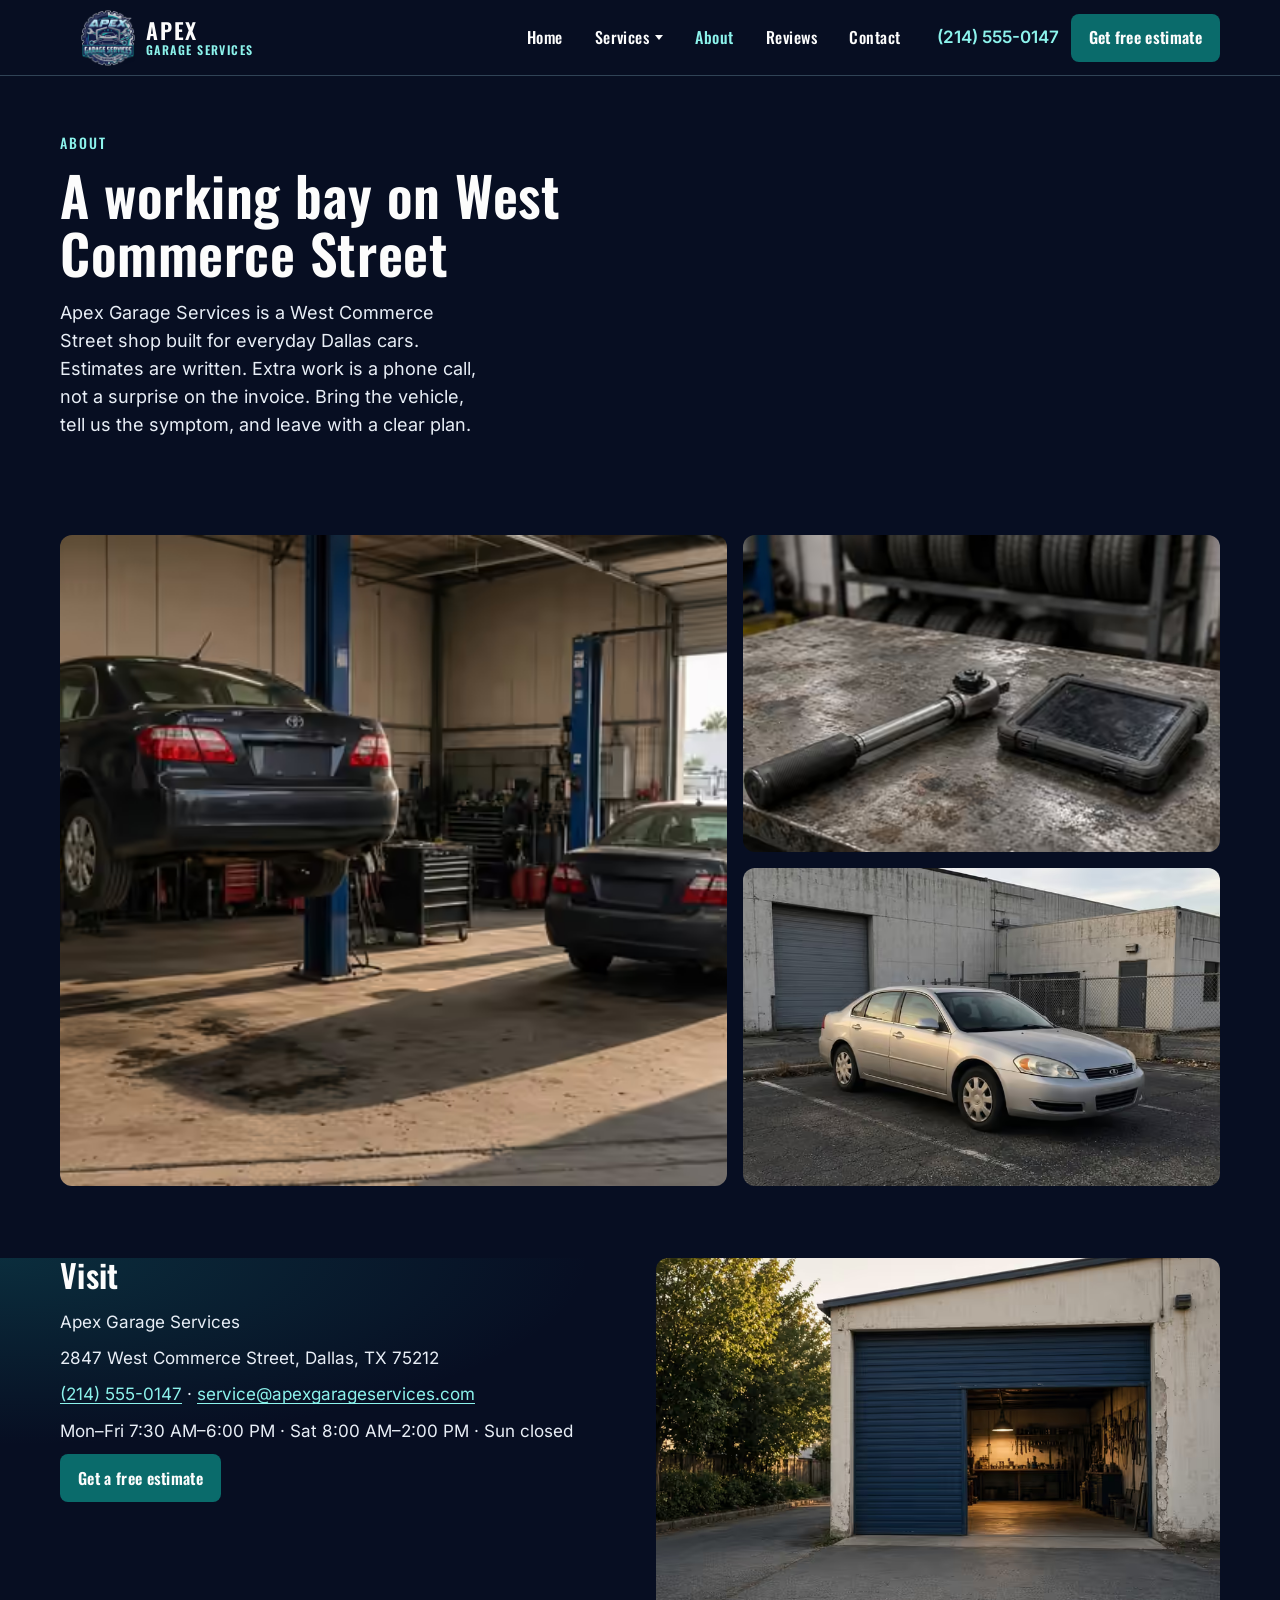
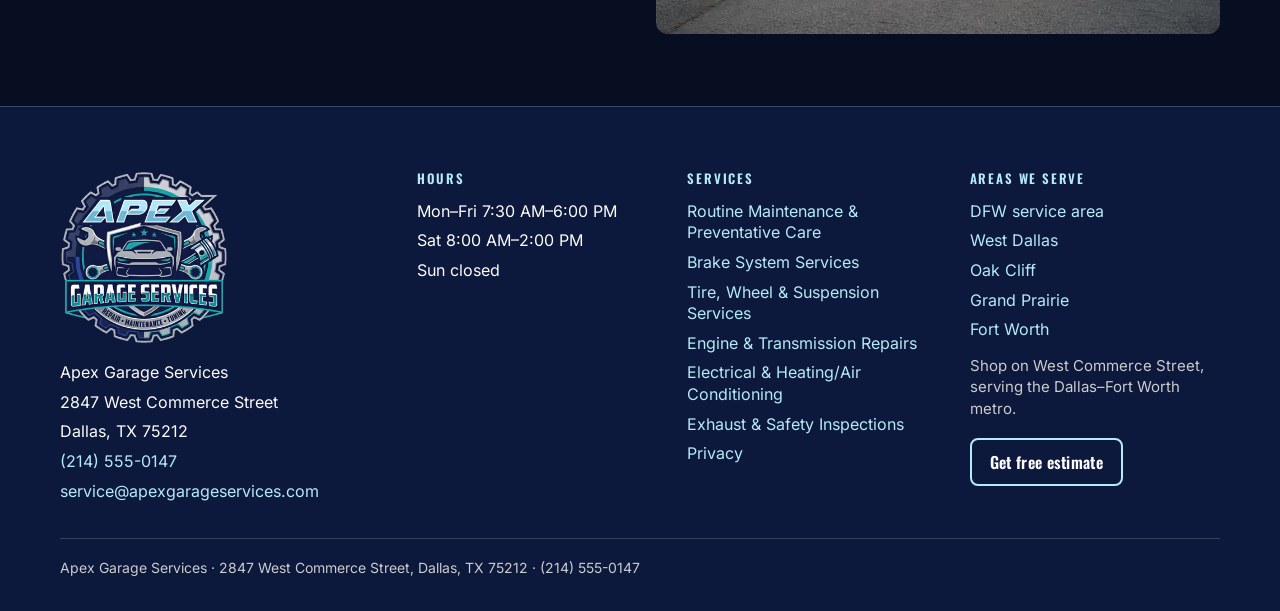
==== commit fe0dc528: "Remove the empty band above the services car. The frame now matches the picture, so the cutaway sits" ====
--- a/about/index.html
+++ b/about/index.html
@@ -20,7 +20,7 @@
 <link rel="icon" href="../favicon.png" type="image/png">
 <link rel="preload" as="image" type="image/avif" imagesrcset="../assets/img/about-bay-480.avif 480w, ../assets/img/about-bay-768.avif 768w, ../assets/img/about-bay-960.avif 960w, ../assets/img/about-bay.avif 1280w" imagesizes="(max-width: 900px) calc(100vw - 32px), 658px" fetchpriority="high">
 <link rel="preload" href="../assets/fonts/oswald-latin.woff2" as="font" type="font/woff2" crossorigin>
-<style id="apex-css">@keyframes hero-drift{0%{transform:scale(1.07)}to{transform:scale(1)}}@keyframes rise-in{0%{opacity:0;transform:translateY(16px)}to{opacity:1;transform:none}}@keyframes pin-pulse{0%{transform:scale(.7);opacity:.9}to{transform:scale(1.5);opacity:0}}@font-face{font-family:Inter;font-style:normal;font-weight:400 600;font-display:swap;src:url(/assets/fonts/inter-latin.woff2)format("woff2");unicode-range:U+0000-00FF,U+0131,U+0152-0153,U+02BB-02BC,U+02C6,U+02DA,U+02DC,U+0304,U+0308,U+0329,U+2000-206F,U+20AC,U+2122,U+2191,U+2193,U+2212,U+2215,U+FEFF,U+FFFD}@font-face{font-family:Oswald;font-style:normal;font-weight:500 600;font-display:swap;src:url(/assets/fonts/oswald-latin.woff2)format("woff2");unicode-range:U+0000-00FF,U+0131,U+0152-0153,U+02BB-02BC,U+02C6,U+02DA,U+02DC,U+0304,U+0308,U+0329,U+2000-206F,U+20AC,U+2122,U+2191,U+2193,U+2212,U+2215,U+FEFF,U+FFFD}:root{--apex-navy:#0c183c;--apex-slate:#30394a;--apex-cyan:#b5eaf8;--apex-teal:#189c9c;--apex-teal-deep:#0c8490;--apex-teal-text:#8cf3ec;--apex-teal-text-hover:#d8fbff;--apex-teal-btn:#0a6b6b;--apex-teal-btn-hover:#084f52;--apex-silver:#acb1b7;--apex-silver-light:#cccccc;--apex-white:#fcfcfc;--apex-ground:#070e22;--apex-surface:#1b2c54;--apex-surface-2:#243664;--apex-line:rgba(181, 234, 248, 0.24);--apex-ink:#e8eef6;--apex-muted:#c9d3e2;--apex-navy-hover:#08122c;--apex-danger:#ffb7c3;--shadow:0 12px 28px rgba(0, 0, 0, 0.4);--radius-card:12px;--radius-ctl:8px;--max:1160px;--header:76px;--ease-out:cubic-bezier(0.2, 0.7, 0.2, 1);--motion-hover:220ms;--motion-reveal:520ms;--motion-menu:200ms}*,::after,::before{box-sizing:border-box}body,html{overflow-x:clip}html{scroll-behavior:smooth;color-scheme:dark}body{margin:0;background:var(--apex-ground);color:var(--apex-ink);font-family:Inter,system-ui,-apple-system,"Segoe UI",sans-serif;font-size:17px;line-height:1.55}img{max-width:100%;display:block}a{text-underline-offset:.18em}.bay-show .lane.is-on .lane-main strong,.site-nav a[aria-current=page],.site-nav a[aria-current=true],a,a:visited{color:var(--apex-teal-text)}.card h2 a:hover,.card h3 a:hover,a:hover{color:var(--apex-teal-text-hover)}.btn,.eyebrow,.menu-btn,.site-nav a,h1,h2,h3{font-family:Oswald,"Arial Narrow",Impact,sans-serif}.skip,h1,h2,h3{color:var(--apex-white)}h1,h2,h3{margin:0 0 16px;font-weight:600;letter-spacing:.01em;line-height:1.08}h1{font-size:clamp(36px,5vw,56px);max-width:16ch}h2{font-size:clamp(28px,3vw,32px)}h3{font-size:22px}p{margin:0 0 16px}.skip{position:absolute;left:16px;top:-40px;z-index:20;background:var(--apex-surface);padding:8px 12px}.skip:focus{top:8px}:focus-visible{outline:2px solid var(--apex-cyan);outline-offset:3px}.wrap{width:min(var(--max),calc(100% - 32px));margin-inline:auto}.site-header{position:sticky;top:0;z-index:30;height:var(--header);background:var(--apex-ground);border-bottom:1px solid var(--apex-line)}.header-bar,.logo{display:flex;align-items:center}.header-bar{height:100%;gap:24px}.logo{flex:none;gap:10px;color:var(--apex-white);text-decoration:none}.logo img{width:56px;height:56px;object-fit:contain}.logo-text{display:flex;flex-direction:column;gap:3px;line-height:1;font-family:Oswald,"Arial Narrow",Impact,sans-serif;font-weight:600}.logo-text span:first-child{font-size:22px;letter-spacing:.08em;text-transform:uppercase}.logo-text span:last-child{font-size:12px;letter-spacing:.12em;text-transform:uppercase;color:var(--apex-teal-text)}.site-nav{display:flex;align-items:center;gap:8px;margin-left:auto}.site-nav a{color:var(--apex-white);text-decoration:none;font-size:16px;letter-spacing:.03em;padding:10px 12px;border-radius:var(--radius-ctl)}.site-nav a:hover{background:var(--apex-surface-2);color:var(--apex-white)}.nav-drop{position:relative}.nav-drop>a{display:inline-flex;align-items:center;gap:6px}.nav-drop>a::after{content:"";width:0;height:0;border-left:4px solid transparent;border-right:4px solid transparent;border-top:5px solid currentColor}.nav-menu{display:flex;flex-direction:column;gap:4px;position:absolute;top:calc(100% + 4px);left:0;z-index:5;width:max-content;min-width:260px;max-width:min(26rem,calc(100vw - 24px));padding:8px;background:var(--apex-surface);border:1px solid var(--apex-line);border-radius:var(--radius-card);box-shadow:var(--shadow);visibility:hidden;opacity:0;transform:translateY(4px);pointer-events:none}.nav-menu::before{content:"";position:absolute;left:0;right:0;top:-12px;height:12px}.nav-drop:focus-within .nav-menu,.nav-drop:hover .nav-menu,.nav-drop[data-open=true] .nav-menu{visibility:visible;opacity:1;transform:none;pointer-events:auto;transition:opacity var(--motion-menu) var(--ease-out),transform var(--motion-menu) var(--ease-out)}.nav-menu a{display:flex;padding:10px 18px;line-height:1.25;letter-spacing:.02em;white-space:normal}.header-actions{display:flex;align-items:center;gap:12px}.call,.nav-menu a{min-height:44px;align-items:center}.call{color:var(--apex-teal-text);font-weight:600;text-decoration:none;display:inline-flex}.btn,.menu-btn{min-height:48px;border-radius:var(--radius-ctl);color:var(--apex-white);font-size:16px}.menu-btn{display:none;min-width:48px;border:1px solid var(--apex-line);background:var(--apex-surface);letter-spacing:.04em}.btn{position:relative;isolation:isolate;display:inline-flex;align-items:center;justify-content:center;padding:0 18px;border:0;font-weight:600;letter-spacing:.02em;text-decoration:none;cursor:pointer}.btn-teal:hover,.btn:hover{background:var(--apex-teal-btn-hover);color:var(--apex-white)}.btn,.btn-teal{background:var(--apex-teal-btn)}.btn-ghost{background:0 0;color:var(--apex-cyan);border:2px solid var(--apex-cyan)}.btn-ghost:hover{background:rgba(181,234,248,.12);color:var(--apex-cyan)}.hero{display:grid;min-height:min(88vh,780px);background:var(--apex-navy);overflow:visible}.cards>*,.footer-grid>*,.gallery>*,.hero>*,.split>*,.steps>*{min-width:0}.hero-media{grid-area:1/1;min-height:100%;background:var(--apex-slate);overflow:hidden}.hero-shade{grid-area:1/1;z-index:1;background:linear-gradient(90deg,rgba(7,14,34,.92)0,rgba(7,14,34,.88) 40%,rgba(7,14,34,.28) 58%,rgba(7,14,34,0) 72%);pointer-events:none}.hero-media img{width:100%;height:100%;object-fit:cover}.hero-copy{grid-area:1/1;z-index:2;display:flex;flex-direction:column;justify-content:center;width:min(var(--max),calc(100% - 32px));margin-inline:auto;padding:56px 0 148px;background:0 0;color:var(--apex-white)}.hero-copy h1{font-size:clamp(2.75rem,4vw + 1rem,5rem);max-width:none;letter-spacing:.04em;line-height:1.24}.hero-copy h1 span{display:block}.hero-actions{display:flex;flex-wrap:wrap;align-items:center;gap:12px 20px;margin:4px 0 12px}.hero-actions .btn{margin:0}.hero-call{color:var(--apex-white);font-weight:600;text-decoration:none;min-height:48px;display:inline-flex;align-items:center}.hero-call:hover,.scroll-cue{color:var(--apex-cyan)}.scroll-cue{margin:12px 0 0;font-family:Oswald,"Arial Narrow",Impact,sans-serif;font-size:13px;letter-spacing:.18em;text-transform:uppercase}.chips a,.promise-card{background:var(--apex-surface)}.promise-card{grid-area:1/1;z-index:3;align-self:end;width:min(var(--max),calc(100% - 32px));margin:0 auto -36px;padding:18px 22px;color:var(--apex-ink);border:1px solid var(--apex-line);border-radius:var(--radius-card);box-shadow:var(--shadow)}.promise-card .trust li{padding-top:0;border-top:0;color:var(--apex-muted)}.promise-card .trust strong{color:var(--apex-white)}.area-band{padding:52px 0 16px;background:var(--apex-ground)}.area-band p{margin-block:0}.chips,.cta-band .wrap{display:flex;flex-wrap:wrap}.chips{gap:10px;margin:0;padding:0;list-style:none}.chips a{display:inline-flex;align-items:center;min-height:44px;padding:0 16px;border:1.5px solid var(--apex-teal);border-radius:999px;color:var(--apex-teal-text);font-weight:600;text-decoration:none}.chips a:hover{background:var(--apex-surface-2);color:var(--apex-teal-text-hover)}.cta-band{padding:36px 0}.cta-band .wrap{align-items:center;justify-content:space-between;gap:16px 24px}.cta-band h2{margin:0}#estimate{scroll-margin-top:calc(var(--header) + 8px)}.band .step h3,.band>.wrap>.section-head h2,.cta-band .btn,.cta-band h2,.hero-copy h1,.trust strong{color:var(--apex-white)}.band-navy{background:var(--apex-navy)}.band .step span{font-size:clamp(42px,5vw,68px);line-height:.85;margin-bottom:12px;color:transparent;-webkit-text-stroke:1.5px var(--apex-teal-text)}.band .step{color:var(--apex-ink);background:#3a4560;border-color:rgba(181,234,248,.28)}.eyebrow{margin:0 0 12px;color:var(--apex-teal-text);font-size:14px;letter-spacing:.14em;text-transform:uppercase}.hero-copy .eyebrow{color:var(--apex-cyan)}.lede{font-size:18px;max-width:38ch}.hero-copy .btn{align-self:flex-start;margin:8px 0 24px}.trust{display:grid;grid-template-columns:repeat(3,1fr);gap:12px;margin:0;padding:0;list-style:none}.trust li{margin:0;padding-top:12px;border-top:1px solid rgba(252,252,252,.28);color:var(--apex-silver-light);font-size:16px}.trust strong{display:block;font-size:16px}.section{padding:72px 0}.section-head{max-width:640px;margin-bottom:32px}.cards{display:grid;grid-template-columns:repeat(3,1fr);gap:24px}.lane-list{display:grid;grid-template-columns:1fr 1fr;gap:12px;margin:0;padding:0;list-style:none}.lane{display:flex;flex-direction:column;align-items:flex-start;gap:12px;position:relative;isolation:isolate;min-height:100%;padding:18px 18px 16px;background:var(--apex-surface);border:1px solid var(--apex-line);border-radius:var(--radius-card);box-shadow:var(--shadow);--spot-x:50%;--spot-y:20%}.lane::after,.lane::before{content:"";position:absolute;pointer-events:none}.lane::before{inset:0;border-radius:inherit;background:radial-gradient(240px circle at var(--spot-x) var(--spot-y),rgba(140,243,236,.22),transparent 70%);opacity:0}.lane::after{left:16px;right:16px;top:0;height:1px;background:linear-gradient(90deg,transparent,var(--apex-teal-text),transparent);opacity:0;transform:scaleX(.4);transform-origin:center}.lane:focus-within{border-color:rgba(140,243,236,.55)}.lane-est,.lane-main{position:relative;z-index:1}.lane-main{text-decoration:none}.lane-main strong{display:block;margin-bottom:6px;font-family:Oswald,"Arial Narrow",Impact,sans-serif;font-weight:600;font-size:22px;letter-spacing:.02em;line-height:1.2}.lane-main span{display:block;color:var(--apex-muted);font-size:16px;line-height:1.45}.lane-main,.lane-main:hover{color:var(--apex-white)}.lane-est{display:inline-flex;align-items:center;gap:6px;font-weight:600}.lane-est::after{content:"";width:7px;height:7px;border-top:1.5px solid currentColor;border-right:1.5px solid currentColor;transform:rotate(45deg)}@media (max-width:800px){.lane-list{grid-template-columns:1fr}}.card,.card>a{position:relative}.card{display:flex;flex-direction:column;isolation:isolate;background:var(--apex-surface);border:1px solid var(--apex-line);border-radius:var(--radius-card);box-shadow:var(--shadow);overflow:visible}.card>a{display:block;aspect-ratio:3/2;overflow:hidden;border-radius:calc(var(--radius-card) - 1px) calc(var(--radius-card) - 1px)0 0}.card img{position:absolute;inset:0;width:100%;height:100%;object-fit:cover}.card h2{margin:0;font-size:22px}.card h2 a,.card h3 a{color:inherit;text-decoration:none}.logo picture,.site-footer picture{display:contents}.card>a picture,.card>picture,.frame picture,.hero-media picture{display:block;height:100%}.lead-form button:disabled{opacity:.65;cursor:wait}.form-status{margin:0 0 12px}.card-body{padding:20px 20px 24px;display:flex;flex-direction:column;gap:8px;flex:1}.card-body p{flex:1}.icon{width:36px;height:36px;color:var(--apex-teal)}.faq,.gallery .stack,.quotes,.steps{display:grid;gap:16px}.steps{grid-template-columns:repeat(3,1fr)}.faq details,.note,.quote,.step{background:var(--apex-surface);border:1px solid var(--apex-line);border-radius:var(--radius-card);padding:20px}.step span{display:block;margin-bottom:8px;color:var(--apex-teal-text);font-family:Oswald,"Arial Narrow",sans-serif;font-size:20px}.band{background:var(--apex-slate);color:var(--apex-white)}.band a,.site-footer a{color:var(--apex-cyan)}.split{display:grid;grid-template-columns:1fr 1fr;gap:32px;align-items:start}.frame{border-radius:var(--radius-card);overflow:hidden;min-height:240px;background:var(--apex-slate)}.frame img{width:100%;height:100%;object-fit:cover;min-height:240px}.nap{margin:0;padding:0;list-style:none}.nap li{margin:0 0 10px}.lead-form{background:var(--apex-surface);border:1px solid var(--apex-line);border-radius:var(--radius-card);box-shadow:var(--shadow);padding:24px}.form-grid,label{display:grid;gap:14px}label{gap:6px;font-size:14px;font-weight:600}input,select,textarea{width:100%;min-height:48px;padding:10px 12px;border:1px solid var(--apex-line);border-radius:var(--radius-ctl);background:var(--apex-surface-2);color:var(--apex-ink);font:inherit;font-weight:400}textarea{min-height:112px;resize:vertical}input:focus,select:focus,textarea:focus{outline:2px solid var(--apex-cyan);outline-offset:1px;border-color:var(--apex-teal)}.check{grid-template-columns:20px 1fr;align-items:start;font-weight:400}.check input{width:20px;min-height:20px;margin-top:2px;accent-color:var(--apex-teal)}.hp{position:absolute;left:-9999px;height:0;overflow:hidden}.field-error{margin:0;color:var(--apex-danger);font-size:14px;font-weight:600}::placeholder{color:var(--apex-muted);opacity:1}::selection{background:var(--apex-cyan);color:var(--apex-navy)}input:-webkit-autofill,select:-webkit-autofill,textarea:-webkit-autofill{-webkit-text-fill-color:var(--apex-ink);caret-color:var(--apex-ink);box-shadow:0 0 0 1000px var(--apex-surface-2) inset}.is-invalid{border-color:var(--apex-danger)}.help{margin:0 0 16px;font-size:14px}.site-footer{background:var(--apex-navy);color:var(--apex-white);padding:64px 0 32px;border-top:1px solid var(--apex-line)}.footer-grid{display:grid;grid-template-columns:minmax(220px,1.3fr) minmax(190px,.95fr) minmax(200px,1fr) minmax(200px,1fr);gap:36px 32px;align-items:start}.lockup{width:168px;height:auto}.fine{margin-top:36px;padding-top:18px;border-top:1px solid rgba(252,252,252,.18);color:var(--apex-silver-light);font-size:14px}.mobile-bar{display:none}.page-hero{padding:56px 0 8px}.page-hero h1{max-width:18ch;font-size:clamp(2.25rem,3vw + 1rem,3.4rem)}.prose{max-width:68ch}.breadcrumbs ol,.related{display:flex;flex-wrap:wrap;gap:12px}.gallery{display:grid;grid-template-columns:1.4fr 1fr;gap:16px}details summary{cursor:pointer;font-weight:600;color:var(--apex-white)}details p{margin:12px 0 0}@media (max-width:900px){.cards,.footer-grid,.gallery,.split,.steps,.trust{grid-template-columns:1fr}.section{padding:48px 0}.nav-drop,.nav-menu,.site-nav{flex-direction:column;align-items:stretch}.site-nav{display:none;position:absolute;top:var(--header);left:0;right:0;gap:0;padding:8px 16px 16px;background:var(--apex-surface);border-bottom:1px solid var(--apex-line)}.site-nav[data-open=true]{display:flex}.nav-drop,.nav-menu{display:flex}.nav-menu{position:static;width:auto;min-width:0;margin:4px 0 8px;padding:6px;gap:4px;border:1px solid var(--apex-line);border-radius:var(--radius-ctl);box-shadow:none;background:var(--apex-ground);visibility:visible;opacity:1;transform:none;pointer-events:auto}.nav-menu a{white-space:normal}.menu-btn{display:inline-flex;align-items:center;justify-content:center}.logo img{width:44px;height:44px}.logo-text span:first-child{font-size:18px}.logo-text span:last-child{font-size:10px}.header-actions .btn,.header-actions .call{display:none}.mobile-bar{display:grid;grid-template-columns:1fr 1fr;gap:8px;position:fixed;left:0;right:0;bottom:0;z-index:40;padding:8px 12px calc(8px + env(safe-area-inset-bottom));background:var(--apex-surface);border-top:1px solid var(--apex-line)}html{scroll-padding-bottom:112px}body{padding-bottom:112px}#estimate,.lead-form,.lead-form button,.lead-form input,.lead-form select,.lead-form textarea{scroll-margin-bottom:112px}}@media (prefers-reduced-motion:reduce){html{scroll-behavior:auto}*,::after,::before{animation:none!important;transition:none!important}[data-reveal],[data-reveal].is-pending,[data-reveal].is-shown{opacity:1!important;transform:none!important}.nav-drop:focus-within .nav-menu,.nav-drop:hover .nav-menu,.nav-drop[data-open=true] .nav-menu{opacity:1!important;visibility:visible!important;transform:none!important}}.trust-line{margin:0 0 20px;color:var(--apex-cyan);font-size:16px;max-width:36ch}.breadcrumbs{padding:16px 0 0;font-size:14px}.breadcrumbs ol{gap:8px;margin:0;padding:0;list-style:none;color:var(--apex-muted)}.breadcrumbs li:not(:last-child)::after{content:"/";margin-left:8px;color:var(--apex-silver)}.breadcrumbs a{color:var(--apex-teal-text);text-decoration:none}.breadcrumbs a:hover,.site-footer a:hover{text-decoration:underline}.map-embed{margin:16px 0;border-radius:var(--radius-card);overflow:hidden;border:1px solid var(--apex-line);background:var(--apex-slate);aspect-ratio:4/3}.map-embed iframe{display:block;width:100%;height:100%;border:0}.neighborhoods{display:grid;gap:28px;max-width:72ch}.neighborhood h2{margin-bottom:10px}.bio-slots,.cert-slots{display:grid;gap:12px;margin:0 0 24px;padding:0}.cert-slots{list-style:disc;padding-left:1.2em}#google-reviews .prose,.bio-slot{padding:16px;border:1px dashed var(--apex-line);border-radius:var(--radius-card);background:var(--apex-surface)}.bio-slot h3{margin-bottom:8px;font-size:18px}.area-links a{white-space:nowrap}.mobile-bar.is-hidden{transform:translateY(110%);pointer-events:none}.mobile-bar{transition:transform .2s ease}.mobile-bar .btn{width:100%}@media (max-width:900px){.hero{display:flex;flex-direction:column;min-height:0}.hero-shade{display:none}.hero-media{position:relative;height:26vh;min-height:160px;max-height:220px}.hero-media img,.hero-media picture{max-height:none;height:100%;aspect-ratio:auto}.hero-copy{width:auto;margin:0;padding:22px 20px 16px;background:var(--apex-navy)}.hero-copy h1{font-size:clamp(1.85rem,7.2vw,2.5rem);max-width:none;letter-spacing:.03em;line-height:1.12}.hero-copy .lede{font-size:16.5px}.promise-card{position:relative;width:min(var(--max),calc(100% - 32px));margin:16px auto 0}.area-band{padding-top:28px}.scroll-cue{display:none}.trust-line{margin-bottom:12px}}@media (max-width:900px) and (max-height:700px){.hero-media{height:22vh;min-height:140px;max-height:180px}.hero-copy{padding-top:16px;padding-bottom:8px}}.site-footer h2{margin:0 0 14px;color:var(--apex-cyan);font-size:13px;font-weight:600;letter-spacing:.14em;text-transform:uppercase;line-height:1.2}.footer-list{display:grid;gap:8px;margin:0;padding:0;list-style:none}.footer-brand .footer-list{margin-top:18px}.site-footer .footer-list li{margin:0;color:var(--apex-white);font-size:16px;line-height:1.35}.site-footer a{text-decoration:none}.footer-note{margin:14px 0 0;color:var(--apex-silver-light);font-size:15px;line-height:1.45;max-width:32ch}.site-footer .btn{margin-top:18px;color:var(--apex-white)}.site-footer .btn:hover{text-decoration:none;color:var(--apex-white)}@media (max-width:1100px){.footer-grid{grid-template-columns:1fr 1fr}}@media (max-width:900px){.footer-grid{grid-template-columns:1fr}}#estimate{background:radial-gradient(820px 260px at 0% 0%,rgba(24,156,156,.22),transparent 72%),var(--apex-ground)}.reviews-hero{background:var(--apex-navy);padding:72px 0}.reviews-hero,.reviews-hero .lede,.reviews-hero h1{color:var(--apex-white)}.reviews-hero .eyebrow{color:var(--apex-cyan)}.reviews-hero .lede{max-width:40ch}#google-reviews{padding-top:0}#google-reviews .prose{border:1px solid var(--apex-line);box-shadow:var(--shadow);padding:32px 28px;margin-top:-36px}.nav-drop>a,.site-nav>a,details summary{position:relative}.nav-drop>a::before,.site-nav>a::before,details summary::after{content:"";position:absolute;left:12px;right:12px;bottom:4px;height:2px;background:var(--apex-teal);transform:scaleX(0);transform-origin:left center;pointer-events:none}.btn::before,.card::after{content:"";position:absolute;inset:0;border-radius:inherit;pointer-events:none;opacity:0}.btn::before{z-index:-1;box-shadow:0 8px 18px rgba(12,24,60,.18)}.card::after{z-index:-1;box-shadow:0 16px 32px rgba(12,24,60,.16)}details summary::after{left:0;right:0;bottom:0}.card>a:focus-visible{outline-offset:-4px}@media (hover:hover) and (pointer:fine){.btn,.card,.chips a{transition:transform var(--motion-hover) var(--ease-out)}.btn::before,.card::after,.lane-est::after,.lane::after,.lane::before,.nav-drop>a::before,.site-nav>a::before,details summary::after{transition:opacity var(--motion-hover) var(--ease-out),transform var(--motion-hover) var(--ease-out)}.card>a img{transition:transform 300ms var(--ease-out)}.chips a:hover{transform:translateY(-2px)}.btn:hover:not(:disabled){transform:translateY(-2px)}.btn:hover:not(:disabled)::before,.card:hover:not(.is-pending)::after{opacity:1}.btn-ghost:hover:not(:disabled){transform:translateY(-1px)}.btn:disabled,.btn:disabled:hover,.mobile-bar .btn,.mobile-bar .btn:hover{transform:none}.btn:disabled::before,.mobile-bar .btn::before{opacity:0}.nav-drop>a:hover::before,.site-nav>a:hover::before,details summary:hover::after{transform:scaleX(1)}.card:hover:not(.is-pending){transform:translateY(-4px)}.card:hover:not(.is-pending)>a img{transform:scale(1.025)}html.js-motion .card[data-reveal].is-shown:hover{transform:translateY(-4px);transition:transform var(--motion-hover) var(--ease-out),opacity var(--motion-reveal) var(--ease-out)}.lane{transition:transform var(--motion-hover) var(--ease-out),border-color var(--motion-hover) var(--ease-out)}.lane:focus-within:not(.is-pending),.lane:hover:not(.is-pending){transform:translateY(-6px);border-color:rgba(140,243,236,.55)}.lane:focus-within::after,.lane:focus-within::before,.lane:hover::after,.lane:hover::before{opacity:1}.lane:focus-within::after,.lane:hover::after{transform:scaleX(1)}.lane:focus-within .lane-est::after,.lane:hover .lane-est::after{transform:rotate(45deg) translate(2px,-2px)}html.js-motion .lane[data-reveal].is-shown:focus-within,html.js-motion .lane[data-reveal].is-shown:hover{transform:translateY(-6px);transition:transform var(--motion-hover) var(--ease-out),border-color var(--motion-hover) var(--ease-out),opacity var(--motion-reveal) var(--ease-out)}.frame img{transition:transform 420ms var(--ease-out)}.frame:hover img{transform:scale(1.035)}}@media (prefers-reduced-motion:no-preference){.hero-media img{transform-origin:68% 42%;animation:hero-drift 18s var(--ease-out) both}.hero-copy .eyebrow,.page-hero .wrap>*,.promise-card .trust li{animation:rise-in 520ms var(--ease-out) backwards}.hero-copy h1 span:nth-child(1),.page-hero .wrap>:nth-child(2){animation-delay:80ms}.page-hero .wrap>:nth-child(3){animation-delay:150ms}.hero-copy h1 span{animation:rise-in 560ms var(--ease-out) backwards}.hero-copy h1 span:nth-child(2){animation-delay:170ms}.hero-copy h1 span:nth-child(3){animation-delay:260ms}.hero-copy .lede{animation:rise-in 520ms var(--ease-out) 340ms backwards}.hero-actions{animation:rise-in 520ms var(--ease-out) 420ms backwards}.trust-line{animation:rise-in 520ms var(--ease-out) 500ms backwards}.scroll-cue{animation:rise-in 520ms var(--ease-out) 580ms backwards}.promise-card .trust li:nth-child(2){animation-delay:90ms}.promise-card .trust li:nth-child(3){animation-delay:170ms}.area-band p{animation:rise-in 520ms var(--ease-out) 180ms backwards}}html.js-motion [data-reveal].is-pending{opacity:0;transform:translateY(16px);transition:none}html.js-motion [data-reveal].is-shown{opacity:1;transform:none;transition:opacity var(--motion-reveal) var(--ease-out) var(--reveal-delay, 0ms),transform var(--motion-reveal) var(--ease-out) var(--reveal-delay, 0ms)}html.js-motion .lane[data-reveal].is-pending{transform:translateY(22px) scale(.98)}@media (max-width:900px){html.js-motion [data-reveal-group]>[data-reveal]{transition-delay:0ms!important}html.js-motion .lane-list>[data-reveal]{transition-delay:var(--reveal-delay, 0ms)!important}.nav-menu{visibility:visible;opacity:1;transform:none;pointer-events:auto}}#on-the-car{scroll-margin-top:calc(var(--header) + 8px)}.bay{display:grid;grid-template-columns:minmax(0,1fr) minmax(300px,460px);gap:28px;align-items:start}.bay-stage{position:sticky;top:calc(var(--header) + 12px);z-index:2}.bay-viewport{position:relative;overflow:hidden;aspect-ratio:16/9;border:1px solid var(--apex-line);border-radius:var(--radius-card);background:#15233f}.spin{position:absolute;inset:0;user-select:none}.spin:focus-visible{outline:2px solid var(--apex-teal-text);outline-offset:-3px}.spin-frame{position:absolute;inset:0;width:100%;height:100%;object-fit:cover;opacity:0;pointer-events:none;transition:opacity 420ms cubic-bezier(.4,0,.2,1)}.spin-frame.is-on{opacity:1}.callout b,.pin{border-radius:50%}.pin{position:absolute;left:68%;top:63%;width:14px;height:14px;background:#8cf3ec;transform:translate(-50%,-50%);pointer-events:none;transition:opacity 320ms var(--ease-out)}.spin.is-turning .pin{opacity:0}.pin::after,.pin::before{content:"";position:absolute}.pin::before{left:50%;bottom:100%;width:2px;height:28px;background:#8cf3ec;transform:translateX(-50%)}.pin::after{inset:-8px;border:2px solid rgba(140,243,236,.7);border-radius:50%;animation:pin-pulse 1.6s var(--ease-out) infinite}.bay-status{margin:14px 0 0;min-height:3.4em}.bay-where{display:block;color:var(--apex-white);font-family:Oswald,"Arial Narrow",Impact,sans-serif;font-size:22px;font-weight:600;letter-spacing:.03em;line-height:1.15}.bay-name{display:block;margin-top:4px;color:var(--apex-cyan);font-size:15px}.svc-group{margin:0 0 22px;scroll-margin-top:calc(var(--header) + 12px)}.svc span,.svc strong,.svc-title span{display:block}.page-hero .svc-lede{max-width:48ch}.svc-group h3{margin:0 0 10px;color:var(--apex-cyan);font-size:18px;letter-spacing:.02em;line-height:1.25;text-transform:none}.cutaway img,.svc{width:100%;display:block}.svc{margin:0 0 6px;padding:10px 12px;border:1px solid transparent;border-radius:var(--radius-ctl);background:0 0;color:inherit;font:inherit;text-align:left;cursor:pointer}.svc strong{color:var(--apex-white);font-family:Oswald,"Arial Narrow",Impact,sans-serif;font-size:17px;font-weight:600;letter-spacing:.02em}.svc span{margin-top:2px;color:var(--apex-muted);font-size:14.5px;line-height:1.4}.svc:hover,.svc[aria-pressed=true]{background:var(--apex-surface-2);border-color:var(--apex-line);box-shadow:inset 3px 0 0 var(--apex-teal)}.bay-cta{margin:8px 0 0}@media (max-width:900px){.bay{grid-template-columns:1fr}.bay-stage{order:-1;position:sticky;top:calc(var(--header) + 4px);padding-bottom:8px;background:var(--apex-ground)}}.bay-show{display:flex;flex-direction:column;gap:22px}.bay-show .bay-stage{position:relative;top:auto;order:0;width:100%;padding:0;background:0 0}.bay-show .bay-viewport{aspect-ratio:auto;min-height:0;border-radius:20px;background:#152240;box-shadow:0 28px 70px rgba(0,0,0,.45)}.bay-show .spin-stage{position:relative;aspect-ratio:16/11;background:radial-gradient(70% 42%at 50% 100%,rgba(24,156,156,.22),transparent 70%),#152240}.bay-show .spin{top:auto;right:0;bottom:0;left:0;height:calc(100%*9/11)}.callout-lines,.cutaway{position:absolute;inset:0}.cutaway{z-index:2;margin:0;pointer-events:none;transition:opacity 320ms var(--ease-out)}.cutaway img{height:100%;object-fit:cover}.callout-lines{width:100%;height:100%;overflow:visible}.cline{stroke:rgba(181,234,248,.75);stroke-width:1.5px;vector-effect:non-scaling-stroke;fill:none}.cline.is-on{stroke:#8cf3ec;stroke-width:2px}.callout,.cdot{position:absolute}.cdot{z-index:3;width:10px;height:10px;margin:-5px 0 0-5px;border-radius:50%;background:#8cf3ec;box-shadow:0 0 0 4px rgba(140,243,236,.22)}.cdot.is-on{box-shadow:0 0 0 6px rgba(140,243,236,.38)}.callout{z-index:4;display:inline-flex;align-items:center;gap:8px;min-height:36px;margin:0;padding:4px 12px 4px 4px;border:1px solid transparent;border-radius:999px;background:#fff;color:#10203f;box-shadow:0 8px 18px rgba(0,0,0,.28);cursor:pointer;font-family:Oswald,"Arial Narrow",Impact,sans-serif;font-size:14px;font-weight:600;letter-spacing:.04em;line-height:1;text-transform:uppercase;pointer-events:auto}.callout b{display:grid;place-items:center;width:28px;height:28px;background:#149c9c;color:#fff;font-size:13px}.bay-show .callout{z-index:6;gap:0;padding:4px}.bay-show .callout>span{position:absolute;width:1px;height:1px;padding:0;margin:-1px;overflow:hidden;clip:rect(0,0,0,0);white-space:nowrap;border:0}.callout.is-on{border-color:#8cf3ec;box-shadow:0 0 0 3px rgba(140,243,236,.35),0 8px 18px rgba(0,0,0,.28)}.callout:focus-visible{outline:2px solid #10203f;outline-offset:3px}.bay-show .bay-status,.bay-show .pin{opacity:0}.bay-show .pin{width:16px;height:16px}.bay-show .pin::before{height:42px}.bay-show .bay-status,.bay-show .job-dock{position:absolute;margin:0;border-radius:14px}.bay-show .bay-status{z-index:3;pointer-events:none;left:16px;bottom:16px;min-height:0;max-width:min(420px,calc(100% - 32px));padding:14px 16px;border:1px solid var(--apex-line);background:rgba(7,14,34,.78)}.job-dock{gap:10px}.job-dock,.job-sets{display:grid}.bay-show .job-dock{z-index:4;width:min(380px,calc(100% - 20px));max-height:42%;padding:12px 16px 10px;overflow:auto;border:1px solid rgba(181,234,248,.22);background:rgba(7,14,34,.92);box-shadow:0 12px 28px rgba(0,0,0,.4);scrollbar-width:thin;scrollbar-color:rgba(181,234,248,.45) transparent;transition:opacity 320ms var(--ease-out)}.bay-show .job-dock::-webkit-scrollbar{width:8px}.bay-show .job-dock::-webkit-scrollbar-thumb{border-radius:8px;background:rgba(181,234,248,.45)}.bay-show .job-kicker{display:none}.bay-show .job-set{grid-template-columns:1fr}.bay-show .job-dock .svc{padding:6px 0}.bay-show .job-dock .svc strong{font-size:18px}.bay-show .job-dock .svc span{margin-top:3px;font-size:15px;line-height:1.4}.job-kicker{margin:0;color:var(--apex-cyan);font-family:Oswald,"Arial Narrow",Impact,sans-serif;font-size:13px;font-weight:600;letter-spacing:.14em;text-transform:uppercase}.job-set{display:grid;grid-template-columns:1fr 1fr;gap:8px;transition:opacity 400ms var(--ease-out),transform 400ms var(--ease-out)}.job-set.is-out,.job-set.is-shown{grid-area:1/1}.job-set.is-out{opacity:0;transform:translateY(10px);pointer-events:none}.job-set[hidden]{display:none}.bay-show .lane.svc-group,.job-set .svc{margin:0}.bay-show .pick-list{gap:14px}.bay-show .lane{align-items:stretch;padding:0;border-left-width:3px;border-left-color:rgba(181,234,248,.28);background:linear-gradient(180deg,rgba(181,234,248,.05),transparent 42%),var(--apex-surface);border-radius:18px}.bay-show .lane.is-on{border-color:rgba(140,243,236,.4);border-left-color:var(--apex-teal-text);background:linear-gradient(100deg,rgba(140,243,236,.12),transparent 48%),var(--apex-surface)}.bay-show .lane.is-on,.bay-show .lane:focus-within,.bay-show .lane:hover{border-left-color:var(--apex-teal-text)}.bay-show .lane::after{left:20px;right:20px;top:auto;bottom:0;width:auto;height:2px;opacity:1;transform:scaleX(0);transform-origin:left center;background:linear-gradient(90deg,var(--apex-teal-text),transparent 78%)}.bay-show .lane.is-on::after,.bay-show .lane:focus-within::after,.bay-show .lane:hover::after{transform:scaleX(1)}.bay-show .svc-lead,.bay-show .svc-lead:hover,.bay-show .svc-lead[aria-pressed=true]{display:grid;grid-template-columns:58px minmax(0,1fr);gap:10px 14px;align-items:start;width:100%;height:100%;margin:0;padding:22px 20px 20px;border:0;background:0 0;box-shadow:none;cursor:pointer}.pick-no{padding-top:2px;font-family:Oswald,"Arial Narrow",Impact,sans-serif;font-size:32px;font-weight:600;letter-spacing:.04em;line-height:1;color:#9bb6cc}.bay-show .lane.is-on .pick-no,.bay-show .lane.is-on .pick-where,.bay-show .lane:focus-within .pick-no,.bay-show .lane:focus-within .pick-where,.bay-show .lane:hover .pick-no,.bay-show .lane:hover .pick-where{color:var(--apex-teal-text)}.bay-show .pick-copy{display:block;min-width:0}.bay-show .pick-copy strong{margin-bottom:6px;font-size:22px;line-height:1.15}.bay-show .pick-copy>span{margin-top:0;font-size:16px;line-height:1.45}.pick-where{display:flex;align-items:center;gap:8px;margin-top:14px;color:var(--apex-muted);font-family:Oswald,"Arial Narrow",Impact,sans-serif;font-size:13px;font-style:normal;font-weight:600;letter-spacing:.14em;line-height:1;text-transform:uppercase}.pick-where::before{content:"";width:6px;height:6px;flex:0 0 6px;border-radius:50%;background:currentColor;box-shadow:0 0 0 3px rgba(140,243,236,.16)}@media (max-width:1000px){.bay-show .spin-stage{display:flex;flex-direction:column;aspect-ratio:auto;min-height:0;background:0 0}.bay-show .spin{position:relative;inset:auto;width:100%;height:auto;aspect-ratio:16/9;min-height:0}.bay-show .spin-frame{object-fit:contain;object-position:center bottom}.callout{font-size:11px;gap:0;padding:3px}.callout b{width:22px;height:22px;font-size:11px}.bay-show .bay-status{max-width:46%;padding:10px 12px}.bay-show .bay-name{font-size:13px}.bay-show .job-dock{padding:10px 12px 8px;border-radius:12px}.bay-show .job-dock .svc strong{font-size:16px}.bay-show .job-dock .svc span{font-size:14px}.job-set{grid-template-columns:1fr}.bay-show .bay-where{font-size:18px}.bay-show .svc-lead,.bay-show .svc-lead:hover,.bay-show .svc-lead[aria-pressed=true]{grid-template-columns:46px minmax(0,1fr);padding:18px 16px 16px}.pick-no{font-size:26px}.bay-show .pick-copy strong{font-size:20px}}</style>
+<style id="apex-css">@keyframes hero-drift{0%{transform:scale(1.07)}to{transform:scale(1)}}@keyframes rise-in{0%{opacity:0;transform:translateY(16px)}to{opacity:1;transform:none}}@keyframes pin-pulse{0%{transform:scale(.7);opacity:.9}to{transform:scale(1.5);opacity:0}}@font-face{font-family:Inter;font-style:normal;font-weight:400 600;font-display:swap;src:url(/assets/fonts/inter-latin.woff2)format("woff2");unicode-range:U+0000-00FF,U+0131,U+0152-0153,U+02BB-02BC,U+02C6,U+02DA,U+02DC,U+0304,U+0308,U+0329,U+2000-206F,U+20AC,U+2122,U+2191,U+2193,U+2212,U+2215,U+FEFF,U+FFFD}@font-face{font-family:Oswald;font-style:normal;font-weight:500 600;font-display:swap;src:url(/assets/fonts/oswald-latin.woff2)format("woff2");unicode-range:U+0000-00FF,U+0131,U+0152-0153,U+02BB-02BC,U+02C6,U+02DA,U+02DC,U+0304,U+0308,U+0329,U+2000-206F,U+20AC,U+2122,U+2191,U+2193,U+2212,U+2215,U+FEFF,U+FFFD}:root{--apex-navy:#0c183c;--apex-slate:#30394a;--apex-cyan:#b5eaf8;--apex-teal:#189c9c;--apex-teal-deep:#0c8490;--apex-teal-text:#8cf3ec;--apex-teal-text-hover:#d8fbff;--apex-teal-btn:#0a6b6b;--apex-teal-btn-hover:#084f52;--apex-silver:#acb1b7;--apex-silver-light:#cccccc;--apex-white:#fcfcfc;--apex-ground:#070e22;--apex-surface:#1b2c54;--apex-surface-2:#243664;--apex-line:rgba(181, 234, 248, 0.24);--apex-ink:#e8eef6;--apex-muted:#c9d3e2;--apex-navy-hover:#08122c;--apex-danger:#ffb7c3;--shadow:0 12px 28px rgba(0, 0, 0, 0.4);--radius-card:12px;--radius-ctl:8px;--max:1160px;--header:76px;--ease-out:cubic-bezier(0.2, 0.7, 0.2, 1);--motion-hover:220ms;--motion-reveal:520ms;--motion-menu:200ms}*,::after,::before{box-sizing:border-box}body,html{overflow-x:clip}html{scroll-behavior:smooth;color-scheme:dark}body{margin:0;background:var(--apex-ground);color:var(--apex-ink);font-family:Inter,system-ui,-apple-system,"Segoe UI",sans-serif;font-size:17px;line-height:1.55}img{max-width:100%;display:block}a{text-underline-offset:.18em}.bay-show .lane.is-on .lane-main strong,.site-nav a[aria-current=page],.site-nav a[aria-current=true],a,a:visited{color:var(--apex-teal-text)}.card h2 a:hover,.card h3 a:hover,a:hover{color:var(--apex-teal-text-hover)}.btn,.eyebrow,.menu-btn,.site-nav a,h1,h2,h3{font-family:Oswald,"Arial Narrow",Impact,sans-serif}.skip,h1,h2,h3{color:var(--apex-white)}h1,h2,h3{margin:0 0 16px;font-weight:600;letter-spacing:.01em;line-height:1.08}h1{font-size:clamp(36px,5vw,56px);max-width:16ch}h2{font-size:clamp(28px,3vw,32px)}h3{font-size:22px}p{margin:0 0 16px}.skip{position:absolute;left:16px;top:-40px;z-index:20;background:var(--apex-surface);padding:8px 12px}.skip:focus{top:8px}:focus-visible{outline:2px solid var(--apex-cyan);outline-offset:3px}.wrap{width:min(var(--max),calc(100% - 32px));margin-inline:auto}.site-header{position:sticky;top:0;z-index:30;height:var(--header);background:var(--apex-ground);border-bottom:1px solid var(--apex-line)}.header-bar,.logo{display:flex;align-items:center}.header-bar{height:100%;gap:24px}.logo{flex:none;gap:10px;color:var(--apex-white);text-decoration:none}.logo img{width:56px;height:56px;object-fit:contain}.logo-text{display:flex;flex-direction:column;gap:3px;line-height:1;font-family:Oswald,"Arial Narrow",Impact,sans-serif;font-weight:600}.logo-text span:first-child{font-size:22px;letter-spacing:.08em;text-transform:uppercase}.logo-text span:last-child{font-size:12px;letter-spacing:.12em;text-transform:uppercase;color:var(--apex-teal-text)}.site-nav{display:flex;align-items:center;gap:8px;margin-left:auto}.site-nav a{color:var(--apex-white);text-decoration:none;font-size:16px;letter-spacing:.03em;padding:10px 12px;border-radius:var(--radius-ctl)}.site-nav a:hover{background:var(--apex-surface-2);color:var(--apex-white)}.nav-drop{position:relative}.nav-drop>a{display:inline-flex;align-items:center;gap:6px}.nav-drop>a::after{content:"";width:0;height:0;border-left:4px solid transparent;border-right:4px solid transparent;border-top:5px solid currentColor}.nav-menu{display:flex;flex-direction:column;gap:4px;position:absolute;top:calc(100% + 4px);left:0;z-index:5;width:max-content;min-width:260px;max-width:min(26rem,calc(100vw - 24px));padding:8px;background:var(--apex-surface);border:1px solid var(--apex-line);border-radius:var(--radius-card);box-shadow:var(--shadow);visibility:hidden;opacity:0;transform:translateY(4px);pointer-events:none}.nav-menu::before{content:"";position:absolute;left:0;right:0;top:-12px;height:12px}.nav-drop:focus-within .nav-menu,.nav-drop:hover .nav-menu,.nav-drop[data-open=true] .nav-menu{visibility:visible;opacity:1;transform:none;pointer-events:auto;transition:opacity var(--motion-menu) var(--ease-out),transform var(--motion-menu) var(--ease-out)}.nav-menu a{display:flex;padding:10px 18px;line-height:1.25;letter-spacing:.02em;white-space:normal}.header-actions{display:flex;align-items:center;gap:12px}.call,.nav-menu a{min-height:44px;align-items:center}.call{color:var(--apex-teal-text);font-weight:600;text-decoration:none;display:inline-flex}.btn,.menu-btn{min-height:48px;border-radius:var(--radius-ctl);color:var(--apex-white);font-size:16px}.menu-btn{display:none;min-width:48px;border:1px solid var(--apex-line);background:var(--apex-surface);letter-spacing:.04em}.btn{position:relative;isolation:isolate;display:inline-flex;align-items:center;justify-content:center;padding:0 18px;border:0;font-weight:600;letter-spacing:.02em;text-decoration:none;cursor:pointer}.btn-teal:hover,.btn:hover{background:var(--apex-teal-btn-hover);color:var(--apex-white)}.btn,.btn-teal{background:var(--apex-teal-btn)}.btn-ghost{background:0 0;color:var(--apex-cyan);border:2px solid var(--apex-cyan)}.btn-ghost:hover{background:rgba(181,234,248,.12);color:var(--apex-cyan)}.hero{display:grid;min-height:min(88vh,780px);background:var(--apex-navy);overflow:visible}.cards>*,.footer-grid>*,.gallery>*,.hero>*,.split>*,.steps>*{min-width:0}.hero-media{grid-area:1/1;min-height:100%;background:var(--apex-slate);overflow:hidden}.hero-shade{grid-area:1/1;z-index:1;background:linear-gradient(90deg,rgba(7,14,34,.92)0,rgba(7,14,34,.88) 40%,rgba(7,14,34,.28) 58%,rgba(7,14,34,0) 72%);pointer-events:none}.hero-media img{width:100%;height:100%;object-fit:cover}.hero-copy{grid-area:1/1;z-index:2;display:flex;flex-direction:column;justify-content:center;width:min(var(--max),calc(100% - 32px));margin-inline:auto;padding:56px 0 148px;background:0 0;color:var(--apex-white)}.hero-copy h1{font-size:clamp(2.75rem,4vw + 1rem,5rem);max-width:none;letter-spacing:.04em;line-height:1.24}.hero-copy h1 span{display:block}.hero-actions{display:flex;flex-wrap:wrap;align-items:center;gap:12px 20px;margin:4px 0 12px}.hero-actions .btn{margin:0}.hero-call{color:var(--apex-white);font-weight:600;text-decoration:none;min-height:48px;display:inline-flex;align-items:center}.hero-call:hover,.scroll-cue{color:var(--apex-cyan)}.scroll-cue{margin:12px 0 0;font-family:Oswald,"Arial Narrow",Impact,sans-serif;font-size:13px;letter-spacing:.18em;text-transform:uppercase}.chips a,.promise-card{background:var(--apex-surface)}.promise-card{grid-area:1/1;z-index:3;align-self:end;width:min(var(--max),calc(100% - 32px));margin:0 auto -36px;padding:18px 22px;color:var(--apex-ink);border:1px solid var(--apex-line);border-radius:var(--radius-card);box-shadow:var(--shadow)}.promise-card .trust li{padding-top:0;border-top:0;color:var(--apex-muted)}.promise-card .trust strong{color:var(--apex-white)}.area-band{padding:52px 0 16px;background:var(--apex-ground)}.area-band p{margin-block:0}.chips,.cta-band .wrap{display:flex;flex-wrap:wrap}.chips{gap:10px;margin:0;padding:0;list-style:none}.chips a{display:inline-flex;align-items:center;min-height:44px;padding:0 16px;border:1.5px solid var(--apex-teal);border-radius:999px;color:var(--apex-teal-text);font-weight:600;text-decoration:none}.chips a:hover{background:var(--apex-surface-2);color:var(--apex-teal-text-hover)}.cta-band{padding:36px 0}.cta-band .wrap{align-items:center;justify-content:space-between;gap:16px 24px}.cta-band h2{margin:0}#estimate{scroll-margin-top:calc(var(--header) + 8px)}.band .step h3,.band>.wrap>.section-head h2,.cta-band .btn,.cta-band h2,.hero-copy h1,.trust strong{color:var(--apex-white)}.band-navy{background:var(--apex-navy)}.band .step span{font-size:clamp(42px,5vw,68px);line-height:.85;margin-bottom:12px;color:transparent;-webkit-text-stroke:1.5px var(--apex-teal-text)}.band .step{color:var(--apex-ink);background:#3a4560;border-color:rgba(181,234,248,.28)}.eyebrow{margin:0 0 12px;color:var(--apex-teal-text);font-size:14px;letter-spacing:.14em;text-transform:uppercase}.hero-copy .eyebrow{color:var(--apex-cyan)}.lede{font-size:18px;max-width:38ch}.hero-copy .btn{align-self:flex-start;margin:8px 0 24px}.trust{display:grid;grid-template-columns:repeat(3,1fr);gap:12px;margin:0;padding:0;list-style:none}.trust li{margin:0;padding-top:12px;border-top:1px solid rgba(252,252,252,.28);color:var(--apex-silver-light);font-size:16px}.trust strong{display:block;font-size:16px}.section{padding:72px 0}.section-head{max-width:640px;margin-bottom:32px}.cards{display:grid;grid-template-columns:repeat(3,1fr);gap:24px}.lane-list{display:grid;grid-template-columns:1fr 1fr;gap:12px;margin:0;padding:0;list-style:none}.lane{display:flex;flex-direction:column;align-items:flex-start;gap:12px;position:relative;isolation:isolate;min-height:100%;padding:18px 18px 16px;background:var(--apex-surface);border:1px solid var(--apex-line);border-radius:var(--radius-card);box-shadow:var(--shadow);--spot-x:50%;--spot-y:20%}.lane::after,.lane::before{content:"";position:absolute;pointer-events:none}.lane::before{inset:0;border-radius:inherit;background:radial-gradient(240px circle at var(--spot-x) var(--spot-y),rgba(140,243,236,.22),transparent 70%);opacity:0}.lane::after{left:16px;right:16px;top:0;height:1px;background:linear-gradient(90deg,transparent,var(--apex-teal-text),transparent);opacity:0;transform:scaleX(.4);transform-origin:center}.lane:focus-within{border-color:rgba(140,243,236,.55)}.lane-est,.lane-main{position:relative;z-index:1}.lane-main{text-decoration:none}.lane-main strong{display:block;margin-bottom:6px;font-family:Oswald,"Arial Narrow",Impact,sans-serif;font-weight:600;font-size:22px;letter-spacing:.02em;line-height:1.2}.lane-main span{display:block;color:var(--apex-muted);font-size:16px;line-height:1.45}.lane-main,.lane-main:hover{color:var(--apex-white)}.lane-est{display:inline-flex;align-items:center;gap:6px;font-weight:600}.lane-est::after{content:"";width:7px;height:7px;border-top:1.5px solid currentColor;border-right:1.5px solid currentColor;transform:rotate(45deg)}@media (max-width:800px){.lane-list{grid-template-columns:1fr}}.card,.card>a{position:relative}.card{display:flex;flex-direction:column;isolation:isolate;background:var(--apex-surface);border:1px solid var(--apex-line);border-radius:var(--radius-card);box-shadow:var(--shadow);overflow:visible}.card>a{display:block;aspect-ratio:3/2;overflow:hidden;border-radius:calc(var(--radius-card) - 1px) calc(var(--radius-card) - 1px)0 0}.card img{position:absolute;inset:0;width:100%;height:100%;object-fit:cover}.card h2{margin:0;font-size:22px}.card h2 a,.card h3 a{color:inherit;text-decoration:none}.logo picture,.site-footer picture{display:contents}.card>a picture,.card>picture,.frame picture,.hero-media picture{display:block;height:100%}.lead-form button:disabled{opacity:.65;cursor:wait}.form-status{margin:0 0 12px}.card-body{padding:20px 20px 24px;display:flex;flex-direction:column;gap:8px;flex:1}.card-body p{flex:1}.icon{width:36px;height:36px;color:var(--apex-teal)}.faq,.gallery .stack,.quotes,.steps{display:grid;gap:16px}.steps{grid-template-columns:repeat(3,1fr)}.faq details,.note,.quote,.step{background:var(--apex-surface);border:1px solid var(--apex-line);border-radius:var(--radius-card);padding:20px}.step span{display:block;margin-bottom:8px;color:var(--apex-teal-text);font-family:Oswald,"Arial Narrow",sans-serif;font-size:20px}.band{background:var(--apex-slate);color:var(--apex-white)}.band a,.site-footer a{color:var(--apex-cyan)}.split{display:grid;grid-template-columns:1fr 1fr;gap:32px;align-items:start}.frame{border-radius:var(--radius-card);overflow:hidden;min-height:240px;background:var(--apex-slate)}.frame img{width:100%;height:100%;object-fit:cover;min-height:240px}.nap{margin:0;padding:0;list-style:none}.nap li{margin:0 0 10px}.lead-form{background:var(--apex-surface);border:1px solid var(--apex-line);border-radius:var(--radius-card);box-shadow:var(--shadow);padding:24px}.form-grid,label{display:grid;gap:14px}label{gap:6px;font-size:14px;font-weight:600}input,select,textarea{width:100%;min-height:48px;padding:10px 12px;border:1px solid var(--apex-line);border-radius:var(--radius-ctl);background:var(--apex-surface-2);color:var(--apex-ink);font:inherit;font-weight:400}textarea{min-height:112px;resize:vertical}input:focus,select:focus,textarea:focus{outline:2px solid var(--apex-cyan);outline-offset:1px;border-color:var(--apex-teal)}.check{grid-template-columns:20px 1fr;align-items:start;font-weight:400}.check input{width:20px;min-height:20px;margin-top:2px;accent-color:var(--apex-teal)}.hp{position:absolute;left:-9999px;height:0;overflow:hidden}.field-error{margin:0;color:var(--apex-danger);font-size:14px;font-weight:600}::placeholder{color:var(--apex-muted);opacity:1}::selection{background:var(--apex-cyan);color:var(--apex-navy)}input:-webkit-autofill,select:-webkit-autofill,textarea:-webkit-autofill{-webkit-text-fill-color:var(--apex-ink);caret-color:var(--apex-ink);box-shadow:0 0 0 1000px var(--apex-surface-2) inset}.is-invalid{border-color:var(--apex-danger)}.help{margin:0 0 16px;font-size:14px}.site-footer{background:var(--apex-navy);color:var(--apex-white);padding:64px 0 32px;border-top:1px solid var(--apex-line)}.footer-grid{display:grid;grid-template-columns:minmax(220px,1.3fr) minmax(190px,.95fr) minmax(200px,1fr) minmax(200px,1fr);gap:36px 32px;align-items:start}.lockup{width:168px;height:auto}.fine{margin-top:36px;padding-top:18px;border-top:1px solid rgba(252,252,252,.18);color:var(--apex-silver-light);font-size:14px}.mobile-bar{display:none}.page-hero{padding:56px 0 8px}.page-hero h1{max-width:18ch;font-size:clamp(2.25rem,3vw + 1rem,3.4rem)}.prose{max-width:68ch}.breadcrumbs ol,.related{display:flex;flex-wrap:wrap;gap:12px}.gallery{display:grid;grid-template-columns:1.4fr 1fr;gap:16px}details summary{cursor:pointer;font-weight:600;color:var(--apex-white)}details p{margin:12px 0 0}@media (max-width:900px){.cards,.footer-grid,.gallery,.split,.steps,.trust{grid-template-columns:1fr}.section{padding:48px 0}.nav-drop,.nav-menu,.site-nav{flex-direction:column;align-items:stretch}.site-nav{display:none;position:absolute;top:var(--header);left:0;right:0;gap:0;padding:8px 16px 16px;background:var(--apex-surface);border-bottom:1px solid var(--apex-line)}.site-nav[data-open=true]{display:flex}.nav-drop,.nav-menu{display:flex}.nav-menu{position:static;width:auto;min-width:0;margin:4px 0 8px;padding:6px;gap:4px;border:1px solid var(--apex-line);border-radius:var(--radius-ctl);box-shadow:none;background:var(--apex-ground);visibility:visible;opacity:1;transform:none;pointer-events:auto}.nav-menu a{white-space:normal}.menu-btn{display:inline-flex;align-items:center;justify-content:center}.logo img{width:44px;height:44px}.logo-text span:first-child{font-size:18px}.logo-text span:last-child{font-size:10px}.header-actions .btn,.header-actions .call{display:none}.mobile-bar{display:grid;grid-template-columns:1fr 1fr;gap:8px;position:fixed;left:0;right:0;bottom:0;z-index:40;padding:8px 12px calc(8px + env(safe-area-inset-bottom));background:var(--apex-surface);border-top:1px solid var(--apex-line)}html{scroll-padding-bottom:112px}body{padding-bottom:112px}#estimate,.lead-form,.lead-form button,.lead-form input,.lead-form select,.lead-form textarea{scroll-margin-bottom:112px}}@media (prefers-reduced-motion:reduce){html{scroll-behavior:auto}*,::after,::before{animation:none!important;transition:none!important}[data-reveal],[data-reveal].is-pending,[data-reveal].is-shown{opacity:1!important;transform:none!important}.nav-drop:focus-within .nav-menu,.nav-drop:hover .nav-menu,.nav-drop[data-open=true] .nav-menu{opacity:1!important;visibility:visible!important;transform:none!important}}.trust-line{margin:0 0 20px;color:var(--apex-cyan);font-size:16px;max-width:36ch}.breadcrumbs{padding:16px 0 0;font-size:14px}.breadcrumbs ol{gap:8px;margin:0;padding:0;list-style:none;color:var(--apex-muted)}.breadcrumbs li:not(:last-child)::after{content:"/";margin-left:8px;color:var(--apex-silver)}.breadcrumbs a{color:var(--apex-teal-text);text-decoration:none}.breadcrumbs a:hover,.site-footer a:hover{text-decoration:underline}.map-embed{margin:16px 0;border-radius:var(--radius-card);overflow:hidden;border:1px solid var(--apex-line);background:var(--apex-slate);aspect-ratio:4/3}.map-embed iframe{display:block;width:100%;height:100%;border:0}.neighborhoods{display:grid;gap:28px;max-width:72ch}.neighborhood h2{margin-bottom:10px}.bio-slots,.cert-slots{display:grid;gap:12px;margin:0 0 24px;padding:0}.cert-slots{list-style:disc;padding-left:1.2em}#google-reviews .prose,.bio-slot{padding:16px;border:1px dashed var(--apex-line);border-radius:var(--radius-card);background:var(--apex-surface)}.bio-slot h3{margin-bottom:8px;font-size:18px}.area-links a{white-space:nowrap}.mobile-bar.is-hidden{transform:translateY(110%);pointer-events:none}.mobile-bar{transition:transform .2s ease}.mobile-bar .btn{width:100%}@media (max-width:900px){.hero{display:flex;flex-direction:column;min-height:0}.hero-shade{display:none}.hero-media{position:relative;height:26vh;min-height:160px;max-height:220px}.hero-media img,.hero-media picture{max-height:none;height:100%;aspect-ratio:auto}.hero-copy{width:auto;margin:0;padding:22px 20px 16px;background:var(--apex-navy)}.hero-copy h1{font-size:clamp(1.85rem,7.2vw,2.5rem);max-width:none;letter-spacing:.03em;line-height:1.12}.hero-copy .lede{font-size:16.5px}.promise-card{position:relative;width:min(var(--max),calc(100% - 32px));margin:16px auto 0}.area-band{padding-top:28px}.scroll-cue{display:none}.trust-line{margin-bottom:12px}}@media (max-width:900px) and (max-height:700px){.hero-media{height:22vh;min-height:140px;max-height:180px}.hero-copy{padding-top:16px;padding-bottom:8px}}.site-footer h2{margin:0 0 14px;color:var(--apex-cyan);font-size:13px;font-weight:600;letter-spacing:.14em;text-transform:uppercase;line-height:1.2}.footer-list{display:grid;gap:8px;margin:0;padding:0;list-style:none}.footer-brand .footer-list{margin-top:18px}.site-footer .footer-list li{margin:0;color:var(--apex-white);font-size:16px;line-height:1.35}.site-footer a{text-decoration:none}.footer-note{margin:14px 0 0;color:var(--apex-silver-light);font-size:15px;line-height:1.45;max-width:32ch}.site-footer .btn{margin-top:18px;color:var(--apex-white)}.site-footer .btn:hover{text-decoration:none;color:var(--apex-white)}@media (max-width:1100px){.footer-grid{grid-template-columns:1fr 1fr}}@media (max-width:900px){.footer-grid{grid-template-columns:1fr}}#estimate{background:radial-gradient(820px 260px at 0% 0%,rgba(24,156,156,.22),transparent 72%),var(--apex-ground)}.reviews-hero{background:var(--apex-navy);padding:72px 0}.reviews-hero,.reviews-hero .lede,.reviews-hero h1{color:var(--apex-white)}.reviews-hero .eyebrow{color:var(--apex-cyan)}.reviews-hero .lede{max-width:40ch}#google-reviews{padding-top:0}#google-reviews .prose{border:1px solid var(--apex-line);box-shadow:var(--shadow);padding:32px 28px;margin-top:-36px}.nav-drop>a,.site-nav>a,details summary{position:relative}.nav-drop>a::before,.site-nav>a::before,details summary::after{content:"";position:absolute;left:12px;right:12px;bottom:4px;height:2px;background:var(--apex-teal);transform:scaleX(0);transform-origin:left center;pointer-events:none}.btn::before,.card::after{content:"";position:absolute;inset:0;border-radius:inherit;pointer-events:none;opacity:0}.btn::before{z-index:-1;box-shadow:0 8px 18px rgba(12,24,60,.18)}.card::after{z-index:-1;box-shadow:0 16px 32px rgba(12,24,60,.16)}details summary::after{left:0;right:0;bottom:0}.card>a:focus-visible{outline-offset:-4px}@media (hover:hover) and (pointer:fine){.btn,.card,.chips a{transition:transform var(--motion-hover) var(--ease-out)}.btn::before,.card::after,.lane-est::after,.lane::after,.lane::before,.nav-drop>a::before,.site-nav>a::before,details summary::after{transition:opacity var(--motion-hover) var(--ease-out),transform var(--motion-hover) var(--ease-out)}.card>a img{transition:transform 300ms var(--ease-out)}.chips a:hover{transform:translateY(-2px)}.btn:hover:not(:disabled){transform:translateY(-2px)}.btn:hover:not(:disabled)::before,.card:hover:not(.is-pending)::after{opacity:1}.btn-ghost:hover:not(:disabled){transform:translateY(-1px)}.btn:disabled,.btn:disabled:hover,.mobile-bar .btn,.mobile-bar .btn:hover{transform:none}.btn:disabled::before,.mobile-bar .btn::before{opacity:0}.nav-drop>a:hover::before,.site-nav>a:hover::before,details summary:hover::after{transform:scaleX(1)}.card:hover:not(.is-pending){transform:translateY(-4px)}.card:hover:not(.is-pending)>a img{transform:scale(1.025)}html.js-motion .card[data-reveal].is-shown:hover{transform:translateY(-4px);transition:transform var(--motion-hover) var(--ease-out),opacity var(--motion-reveal) var(--ease-out)}.lane{transition:transform var(--motion-hover) var(--ease-out),border-color var(--motion-hover) var(--ease-out)}.lane:focus-within:not(.is-pending),.lane:hover:not(.is-pending){transform:translateY(-6px);border-color:rgba(140,243,236,.55)}.lane:focus-within::after,.lane:focus-within::before,.lane:hover::after,.lane:hover::before{opacity:1}.lane:focus-within::after,.lane:hover::after{transform:scaleX(1)}.lane:focus-within .lane-est::after,.lane:hover .lane-est::after{transform:rotate(45deg) translate(2px,-2px)}html.js-motion .lane[data-reveal].is-shown:focus-within,html.js-motion .lane[data-reveal].is-shown:hover{transform:translateY(-6px);transition:transform var(--motion-hover) var(--ease-out),border-color var(--motion-hover) var(--ease-out),opacity var(--motion-reveal) var(--ease-out)}.frame img{transition:transform 420ms var(--ease-out)}.frame:hover img{transform:scale(1.035)}}@media (prefers-reduced-motion:no-preference){.hero-media img{transform-origin:68% 42%;animation:hero-drift 18s var(--ease-out) both}.hero-copy .eyebrow,.page-hero .wrap>*,.promise-card .trust li{animation:rise-in 520ms var(--ease-out) backwards}.hero-copy h1 span:nth-child(1),.page-hero .wrap>:nth-child(2){animation-delay:80ms}.page-hero .wrap>:nth-child(3){animation-delay:150ms}.hero-copy h1 span{animation:rise-in 560ms var(--ease-out) backwards}.hero-copy h1 span:nth-child(2){animation-delay:170ms}.hero-copy h1 span:nth-child(3){animation-delay:260ms}.hero-copy .lede{animation:rise-in 520ms var(--ease-out) 340ms backwards}.hero-actions{animation:rise-in 520ms var(--ease-out) 420ms backwards}.trust-line{animation:rise-in 520ms var(--ease-out) 500ms backwards}.scroll-cue{animation:rise-in 520ms var(--ease-out) 580ms backwards}.promise-card .trust li:nth-child(2){animation-delay:90ms}.promise-card .trust li:nth-child(3){animation-delay:170ms}.area-band p{animation:rise-in 520ms var(--ease-out) 180ms backwards}}html.js-motion [data-reveal].is-pending{opacity:0;transform:translateY(16px);transition:none}html.js-motion [data-reveal].is-shown{opacity:1;transform:none;transition:opacity var(--motion-reveal) var(--ease-out) var(--reveal-delay, 0ms),transform var(--motion-reveal) var(--ease-out) var(--reveal-delay, 0ms)}html.js-motion .lane[data-reveal].is-pending{transform:translateY(22px) scale(.98)}@media (max-width:900px){html.js-motion [data-reveal-group]>[data-reveal]{transition-delay:0ms!important}html.js-motion .lane-list>[data-reveal]{transition-delay:var(--reveal-delay, 0ms)!important}.nav-menu{visibility:visible;opacity:1;transform:none;pointer-events:auto}}#on-the-car{scroll-margin-top:calc(var(--header) + 8px)}.bay{display:grid;grid-template-columns:minmax(0,1fr) minmax(300px,460px);gap:28px;align-items:start}.bay-stage{position:sticky;top:calc(var(--header) + 12px);z-index:2}.bay-viewport{position:relative;overflow:hidden;aspect-ratio:16/9;border:1px solid var(--apex-line);border-radius:var(--radius-card);background:#15233f}.spin{position:absolute;inset:0;user-select:none}.spin:focus-visible{outline:2px solid var(--apex-teal-text);outline-offset:-3px}.spin-frame{position:absolute;inset:0;width:100%;height:100%;object-fit:cover;opacity:0;pointer-events:none;transition:opacity 420ms cubic-bezier(.4,0,.2,1)}.spin-frame.is-on{opacity:1}.callout b,.pin{border-radius:50%}.pin{position:absolute;left:68%;top:63%;width:14px;height:14px;background:#8cf3ec;transform:translate(-50%,-50%);pointer-events:none;transition:opacity 320ms var(--ease-out)}.spin.is-turning .pin{opacity:0}.pin::after,.pin::before{content:"";position:absolute}.pin::before{left:50%;bottom:100%;width:2px;height:28px;background:#8cf3ec;transform:translateX(-50%)}.pin::after{inset:-8px;border:2px solid rgba(140,243,236,.7);border-radius:50%;animation:pin-pulse 1.6s var(--ease-out) infinite}.bay-status{margin:14px 0 0;min-height:3.4em}.bay-where{display:block;color:var(--apex-white);font-family:Oswald,"Arial Narrow",Impact,sans-serif;font-size:22px;font-weight:600;letter-spacing:.03em;line-height:1.15}.bay-name{display:block;margin-top:4px;color:var(--apex-cyan);font-size:15px}.svc-group{margin:0 0 22px;scroll-margin-top:calc(var(--header) + 12px)}.svc span,.svc strong,.svc-title span{display:block}.page-hero .svc-lede{max-width:48ch}.svc-group h3{margin:0 0 10px;color:var(--apex-cyan);font-size:18px;letter-spacing:.02em;line-height:1.25;text-transform:none}.cutaway img,.svc{width:100%;display:block}.svc{margin:0 0 6px;padding:10px 12px;border:1px solid transparent;border-radius:var(--radius-ctl);background:0 0;color:inherit;font:inherit;text-align:left;cursor:pointer}.svc strong{color:var(--apex-white);font-family:Oswald,"Arial Narrow",Impact,sans-serif;font-size:17px;font-weight:600;letter-spacing:.02em}.svc span{margin-top:2px;color:var(--apex-muted);font-size:14.5px;line-height:1.4}.svc:hover,.svc[aria-pressed=true]{background:var(--apex-surface-2);border-color:var(--apex-line);box-shadow:inset 3px 0 0 var(--apex-teal)}.bay-cta{margin:8px 0 0}@media (max-width:900px){.bay{grid-template-columns:1fr}.bay-stage{order:-1;position:sticky;top:calc(var(--header) + 4px);padding-bottom:8px;background:var(--apex-ground)}}.bay-show{display:flex;flex-direction:column;gap:22px}.bay-show .bay-stage{position:relative;top:auto;order:0;width:100%;padding:0;background:0 0}.bay-show .bay-viewport{aspect-ratio:auto;min-height:0;border-radius:20px;background:#152240;box-shadow:0 28px 70px rgba(0,0,0,.45)}.bay-show .spin-stage{position:relative;aspect-ratio:16/9;background:#152240}.bay-show .spin{inset:0;height:100%}.callout-lines,.cutaway{position:absolute;inset:0}.cutaway{z-index:2;margin:0;pointer-events:none;transition:opacity 320ms var(--ease-out)}.cutaway img{height:100%;object-fit:cover}.callout-lines{width:100%;height:100%;overflow:visible}.cline{stroke:rgba(181,234,248,.75);stroke-width:1.5px;vector-effect:non-scaling-stroke;fill:none}.cline.is-on{stroke:#8cf3ec;stroke-width:2px}.callout,.cdot{position:absolute}.cdot{z-index:3;width:10px;height:10px;margin:-5px 0 0-5px;border-radius:50%;background:#8cf3ec;box-shadow:0 0 0 4px rgba(140,243,236,.22)}.cdot.is-on{box-shadow:0 0 0 6px rgba(140,243,236,.38)}.callout{z-index:4;display:inline-flex;align-items:center;gap:8px;min-height:36px;margin:0;padding:4px 12px 4px 4px;border:1px solid transparent;border-radius:999px;background:#fff;color:#10203f;box-shadow:0 8px 18px rgba(0,0,0,.28);cursor:pointer;font-family:Oswald,"Arial Narrow",Impact,sans-serif;font-size:14px;font-weight:600;letter-spacing:.04em;line-height:1;text-transform:uppercase;pointer-events:auto}.callout b{display:grid;place-items:center;width:28px;height:28px;background:#149c9c;color:#fff;font-size:13px}.bay-show .callout{z-index:6;gap:0;padding:4px}.bay-show .callout>span{position:absolute;width:1px;height:1px;padding:0;margin:-1px;overflow:hidden;clip:rect(0,0,0,0);white-space:nowrap;border:0}.callout.is-on{border-color:#8cf3ec;box-shadow:0 0 0 3px rgba(140,243,236,.35),0 8px 18px rgba(0,0,0,.28)}.callout:focus-visible{outline:2px solid #10203f;outline-offset:3px}.bay-show .bay-status,.bay-show .pin{opacity:0}.bay-show .pin{width:16px;height:16px}.bay-show .pin::before{height:42px}.bay-show .bay-status,.bay-show .job-dock{position:absolute;margin:0;border-radius:14px}.bay-show .bay-status{z-index:3;pointer-events:none;left:16px;bottom:16px;min-height:0;max-width:min(420px,calc(100% - 32px));padding:14px 16px;border:1px solid var(--apex-line);background:rgba(7,14,34,.78)}.job-dock{gap:10px}.job-dock,.job-sets{display:grid}.bay-show .job-dock{z-index:4;width:min(380px,calc(100% - 20px));max-height:42%;padding:12px 16px 10px;overflow:auto;border:1px solid rgba(181,234,248,.22);background:rgba(7,14,34,.92);box-shadow:0 12px 28px rgba(0,0,0,.4);scrollbar-width:thin;scrollbar-color:rgba(181,234,248,.45) transparent;transition:opacity 320ms var(--ease-out)}.bay-show .job-dock::-webkit-scrollbar{width:8px}.bay-show .job-dock::-webkit-scrollbar-thumb{border-radius:8px;background:rgba(181,234,248,.45)}.bay-show .job-kicker{display:none}.bay-show .job-set{grid-template-columns:1fr}.bay-show .job-dock .svc{padding:6px 0}.bay-show .job-dock .svc strong{font-size:18px}.bay-show .job-dock .svc span{margin-top:3px;font-size:15px;line-height:1.4}.job-kicker{margin:0;color:var(--apex-cyan);font-family:Oswald,"Arial Narrow",Impact,sans-serif;font-size:13px;font-weight:600;letter-spacing:.14em;text-transform:uppercase}.job-set{display:grid;grid-template-columns:1fr 1fr;gap:8px;transition:opacity 400ms var(--ease-out),transform 400ms var(--ease-out)}.job-set.is-out,.job-set.is-shown{grid-area:1/1}.job-set.is-out{opacity:0;transform:translateY(10px);pointer-events:none}.job-set[hidden]{display:none}.bay-show .lane.svc-group,.job-set .svc{margin:0}.bay-show .pick-list{gap:14px}.bay-show .lane{align-items:stretch;padding:0;border-left-width:3px;border-left-color:rgba(181,234,248,.28);background:linear-gradient(180deg,rgba(181,234,248,.05),transparent 42%),var(--apex-surface);border-radius:18px}.bay-show .lane.is-on{border-color:rgba(140,243,236,.4);border-left-color:var(--apex-teal-text);background:linear-gradient(100deg,rgba(140,243,236,.12),transparent 48%),var(--apex-surface)}.bay-show .lane.is-on,.bay-show .lane:focus-within,.bay-show .lane:hover{border-left-color:var(--apex-teal-text)}.bay-show .lane::after{left:20px;right:20px;top:auto;bottom:0;width:auto;height:2px;opacity:1;transform:scaleX(0);transform-origin:left center;background:linear-gradient(90deg,var(--apex-teal-text),transparent 78%)}.bay-show .lane.is-on::after,.bay-show .lane:focus-within::after,.bay-show .lane:hover::after{transform:scaleX(1)}.bay-show .svc-lead,.bay-show .svc-lead:hover,.bay-show .svc-lead[aria-pressed=true]{display:grid;grid-template-columns:58px minmax(0,1fr);gap:10px 14px;align-items:start;width:100%;height:100%;margin:0;padding:22px 20px 20px;border:0;background:0 0;box-shadow:none;cursor:pointer}.pick-no{padding-top:2px;font-family:Oswald,"Arial Narrow",Impact,sans-serif;font-size:32px;font-weight:600;letter-spacing:.04em;line-height:1;color:#9bb6cc}.bay-show .lane.is-on .pick-no,.bay-show .lane.is-on .pick-where,.bay-show .lane:focus-within .pick-no,.bay-show .lane:focus-within .pick-where,.bay-show .lane:hover .pick-no,.bay-show .lane:hover .pick-where{color:var(--apex-teal-text)}.bay-show .pick-copy{display:block;min-width:0}.bay-show .pick-copy strong{margin-bottom:6px;font-size:22px;line-height:1.15}.bay-show .pick-copy>span{margin-top:0;font-size:16px;line-height:1.45}.pick-where{display:flex;align-items:center;gap:8px;margin-top:14px;color:var(--apex-muted);font-family:Oswald,"Arial Narrow",Impact,sans-serif;font-size:13px;font-style:normal;font-weight:600;letter-spacing:.14em;line-height:1;text-transform:uppercase}.pick-where::before{content:"";width:6px;height:6px;flex:0 0 6px;border-radius:50%;background:currentColor;box-shadow:0 0 0 3px rgba(140,243,236,.16)}@media (max-width:1000px){.bay-show .spin-stage{display:flex;flex-direction:column;aspect-ratio:auto;min-height:0;background:0 0}.bay-show .spin{position:relative;inset:auto;width:100%;height:auto;aspect-ratio:16/9;min-height:0}.bay-show .spin-frame{object-fit:contain;object-position:center bottom}.callout{font-size:11px;gap:0;padding:3px}.callout b{width:22px;height:22px;font-size:11px}.bay-show .bay-status{max-width:46%;padding:10px 12px}.bay-show .bay-name{font-size:13px}.bay-show .job-dock{padding:10px 12px 8px;border-radius:12px}.bay-show .job-dock .svc strong{font-size:16px}.bay-show .job-dock .svc span{font-size:14px}.job-set{grid-template-columns:1fr}.bay-show .bay-where{font-size:18px}.bay-show .svc-lead,.bay-show .svc-lead:hover,.bay-show .svc-lead[aria-pressed=true]{grid-template-columns:46px minmax(0,1fr);padding:18px 16px 16px}.pick-no{font-size:26px}.bay-show .pick-copy strong{font-size:20px}}</style>
 <script type="application/ld+json">{"@context":"https://schema.org","@type":"AutoRepair","@id":"https://apex-garage-services.vercel.app/#business","name":"Apex Garage Services","url":"https://apex-garage-services.vercel.app/","image":"https://apex-garage-services.vercel.app/assets/img/og-default.jpg","telephone":"(214) 555-0147","email":"service@apexgarageservices.com","priceRange":"$$","address":{"@type":"PostalAddress","streetAddress":"2847 West Commerce Street","addressLocality":"Dallas","addressRegion":"TX","postalCode":"75212","addressCountry":"US"},"geo":{"@type":"GeoCoordinates","latitude":32.7767,"longitude":-96.851},"hasMap":"https://maps.google.com/?q=2847+West+Commerce+Street,+Dallas,+TX+75212","openingHoursSpecification":[{"@type":"OpeningHoursSpecification","dayOfWeek":["Monday","Tuesday","Wednesday","Thursday","Friday"],"opens":"07:30","closes":"18:00"},{"@type":"OpeningHoursSpecification","dayOfWeek":"Saturday","opens":"08:00","closes":"14:00"}],"areaServed":[{"@type":"City","name":"Dallas"},{"@type":"Place","name":"West Dallas"},{"@type":"Place","name":"Oak Cliff"},{"@type":"Place","name":"Grand Prairie"},{"@type":"City","name":"Fort Worth"}]}</script>
 
 </head>
